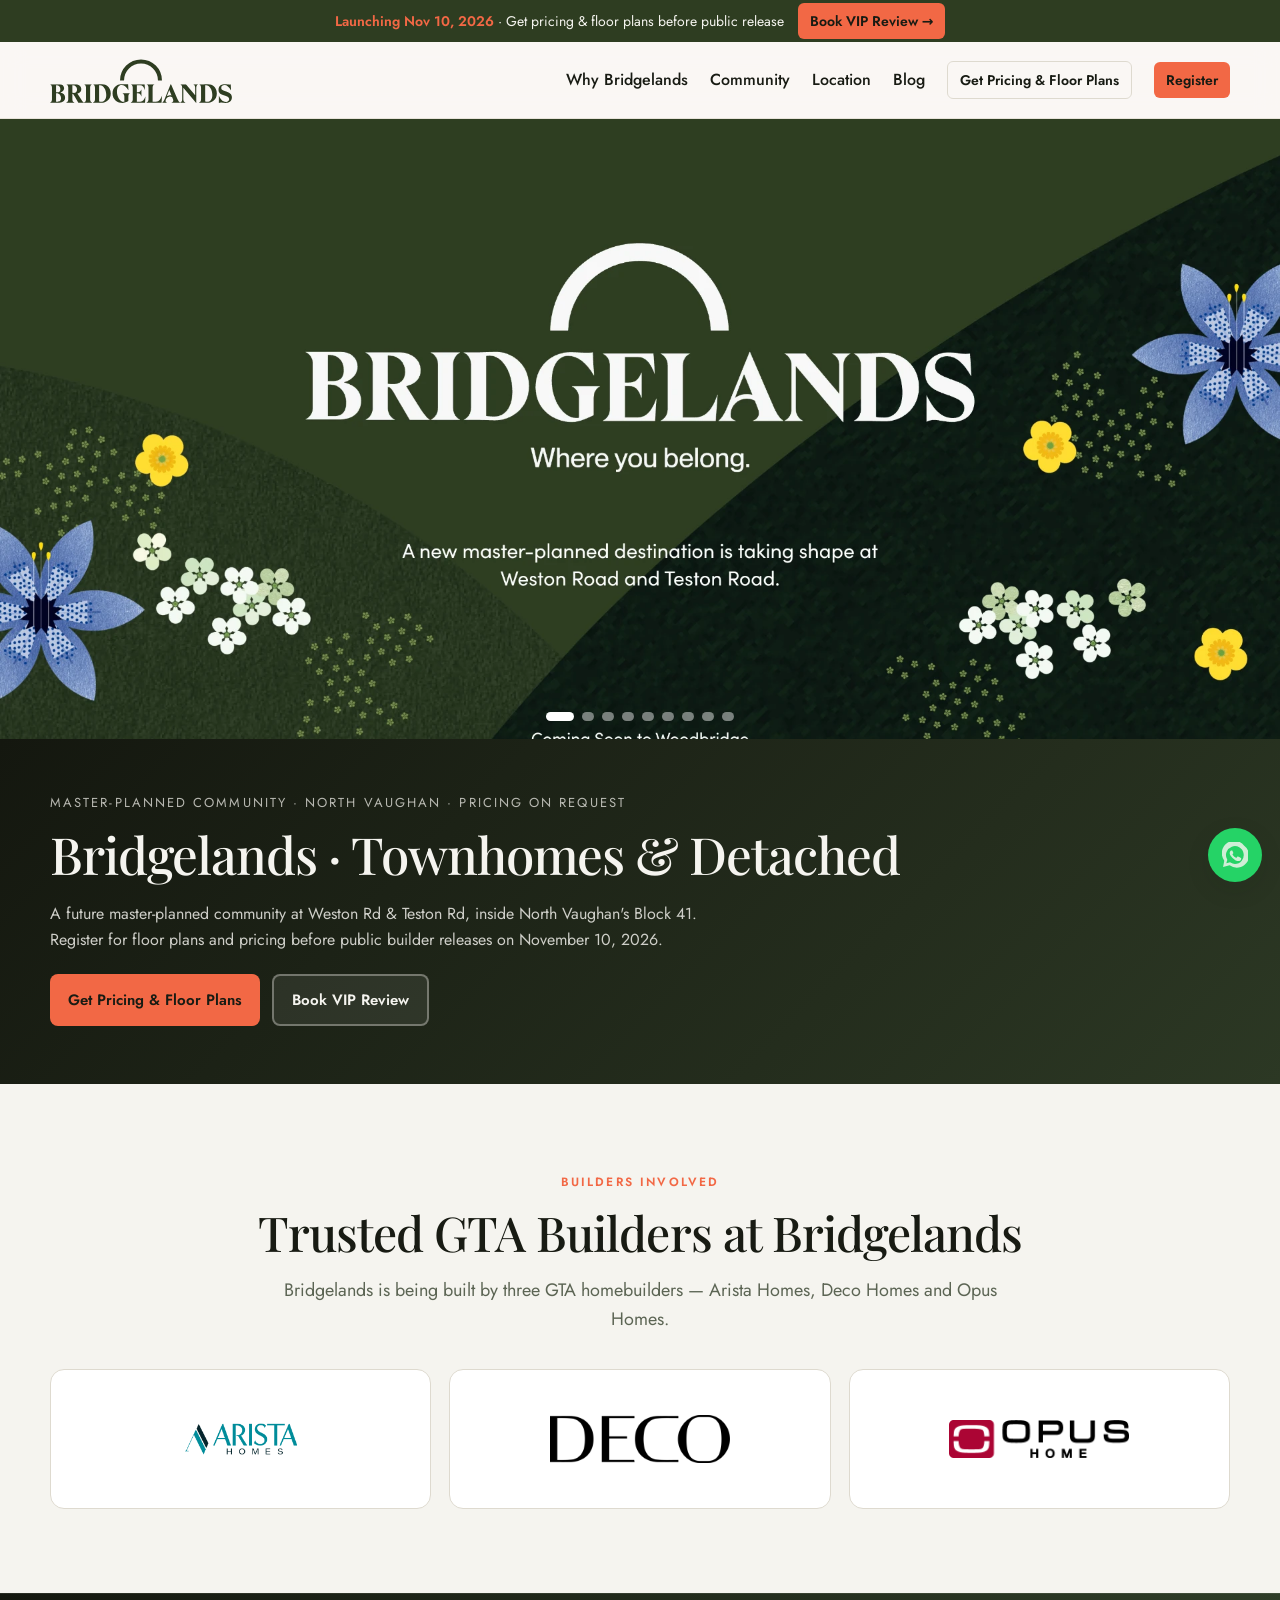
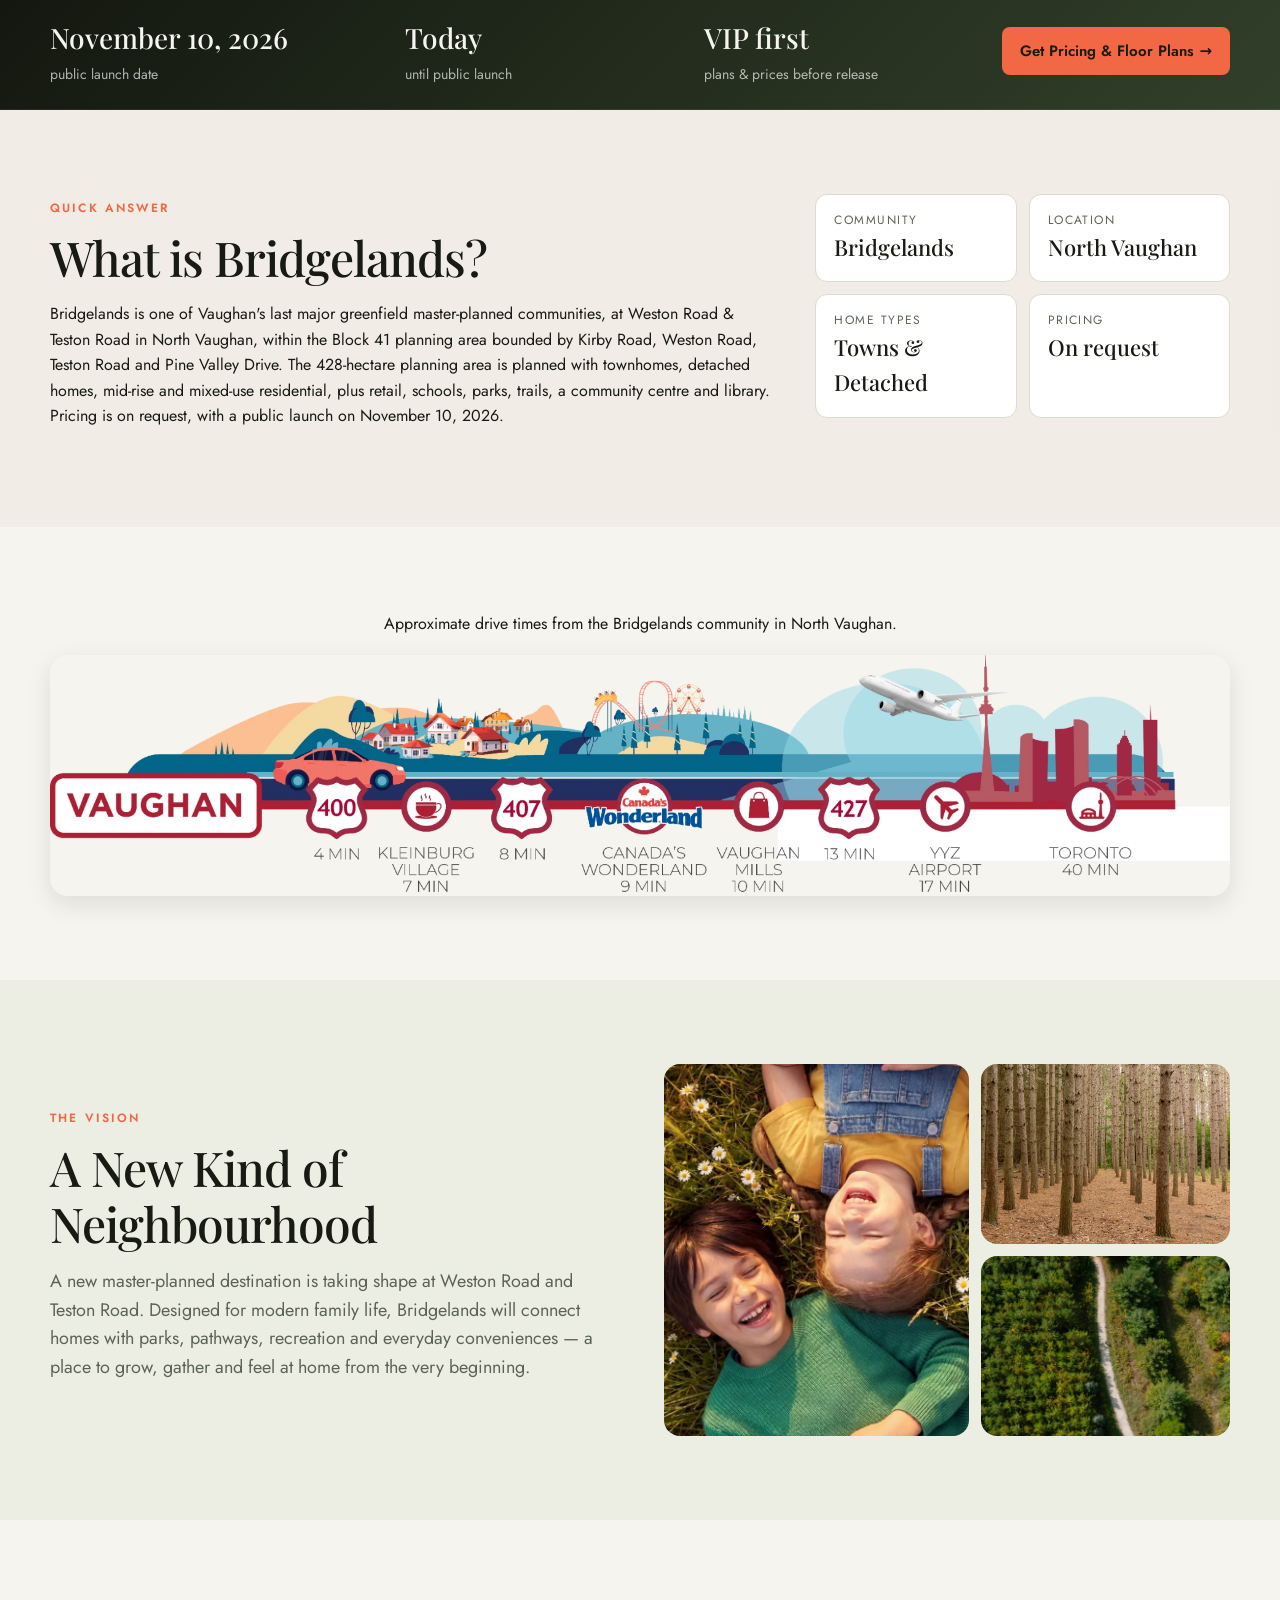
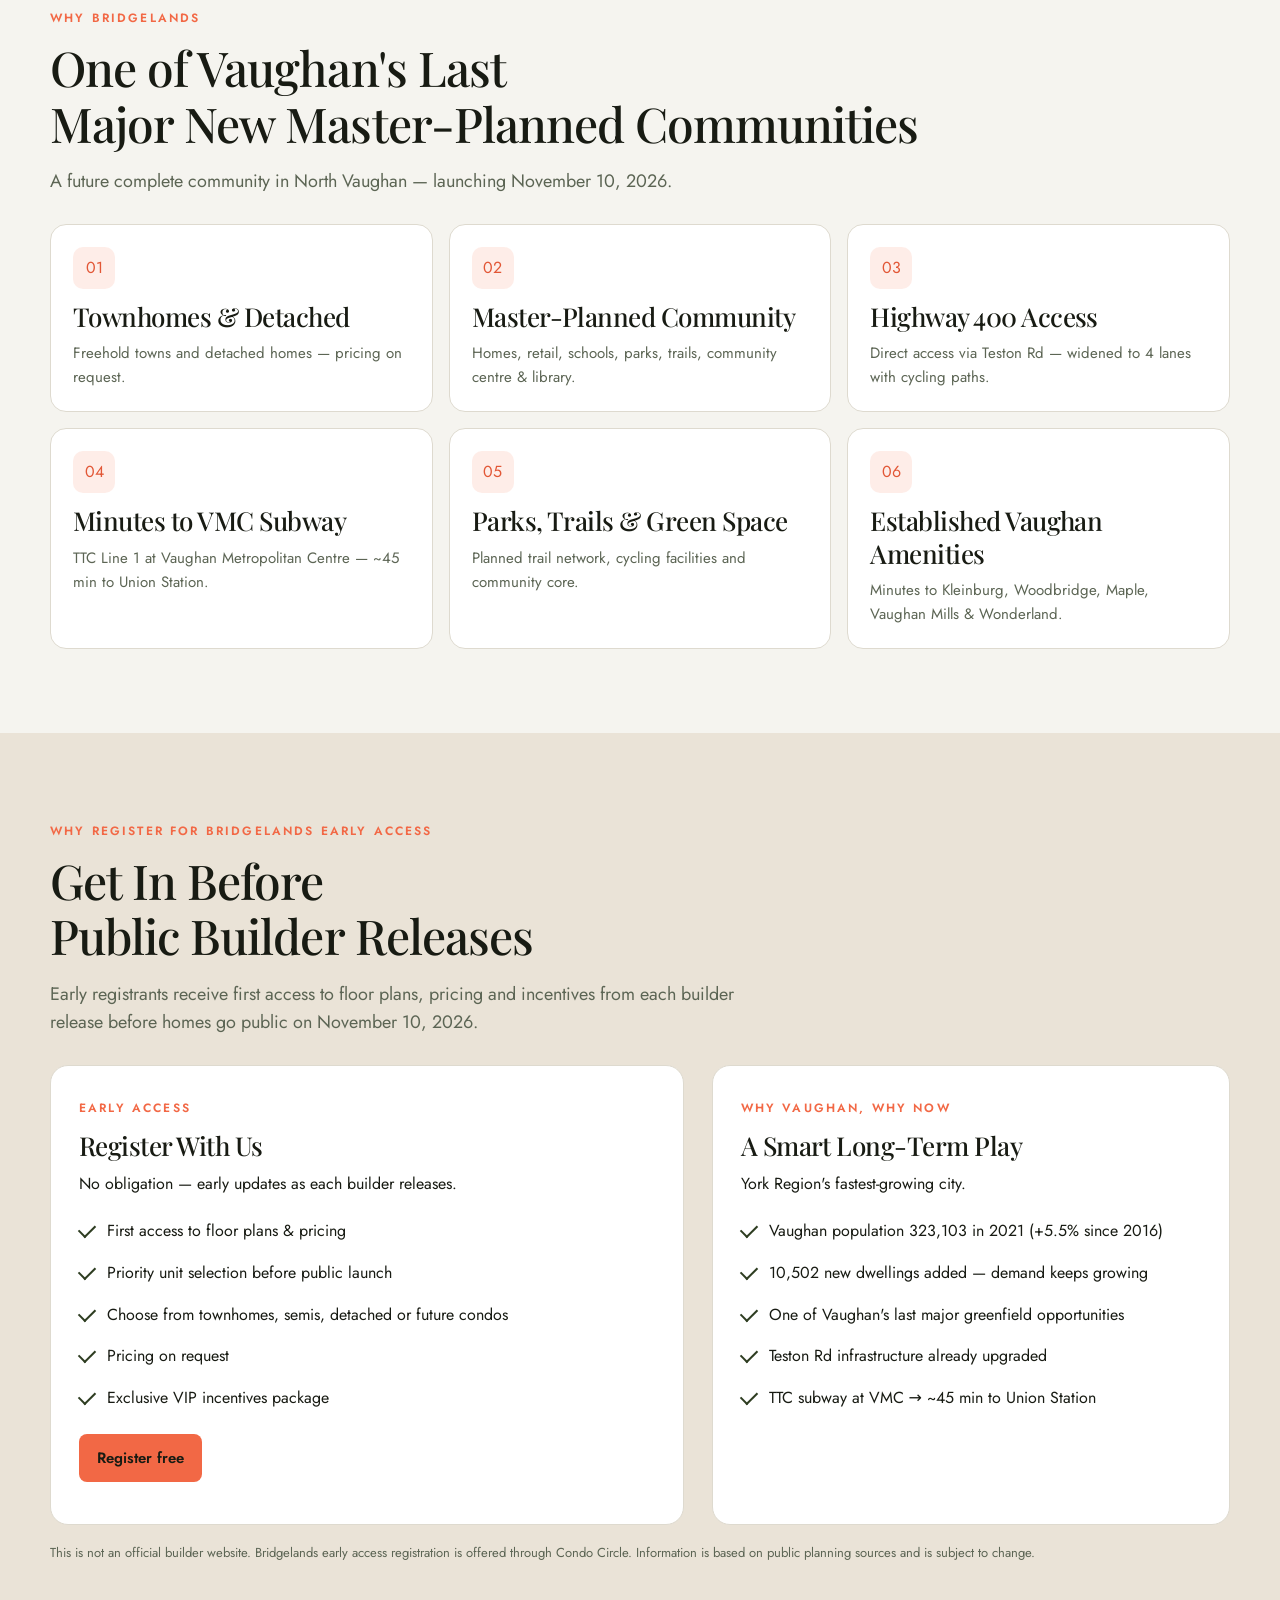
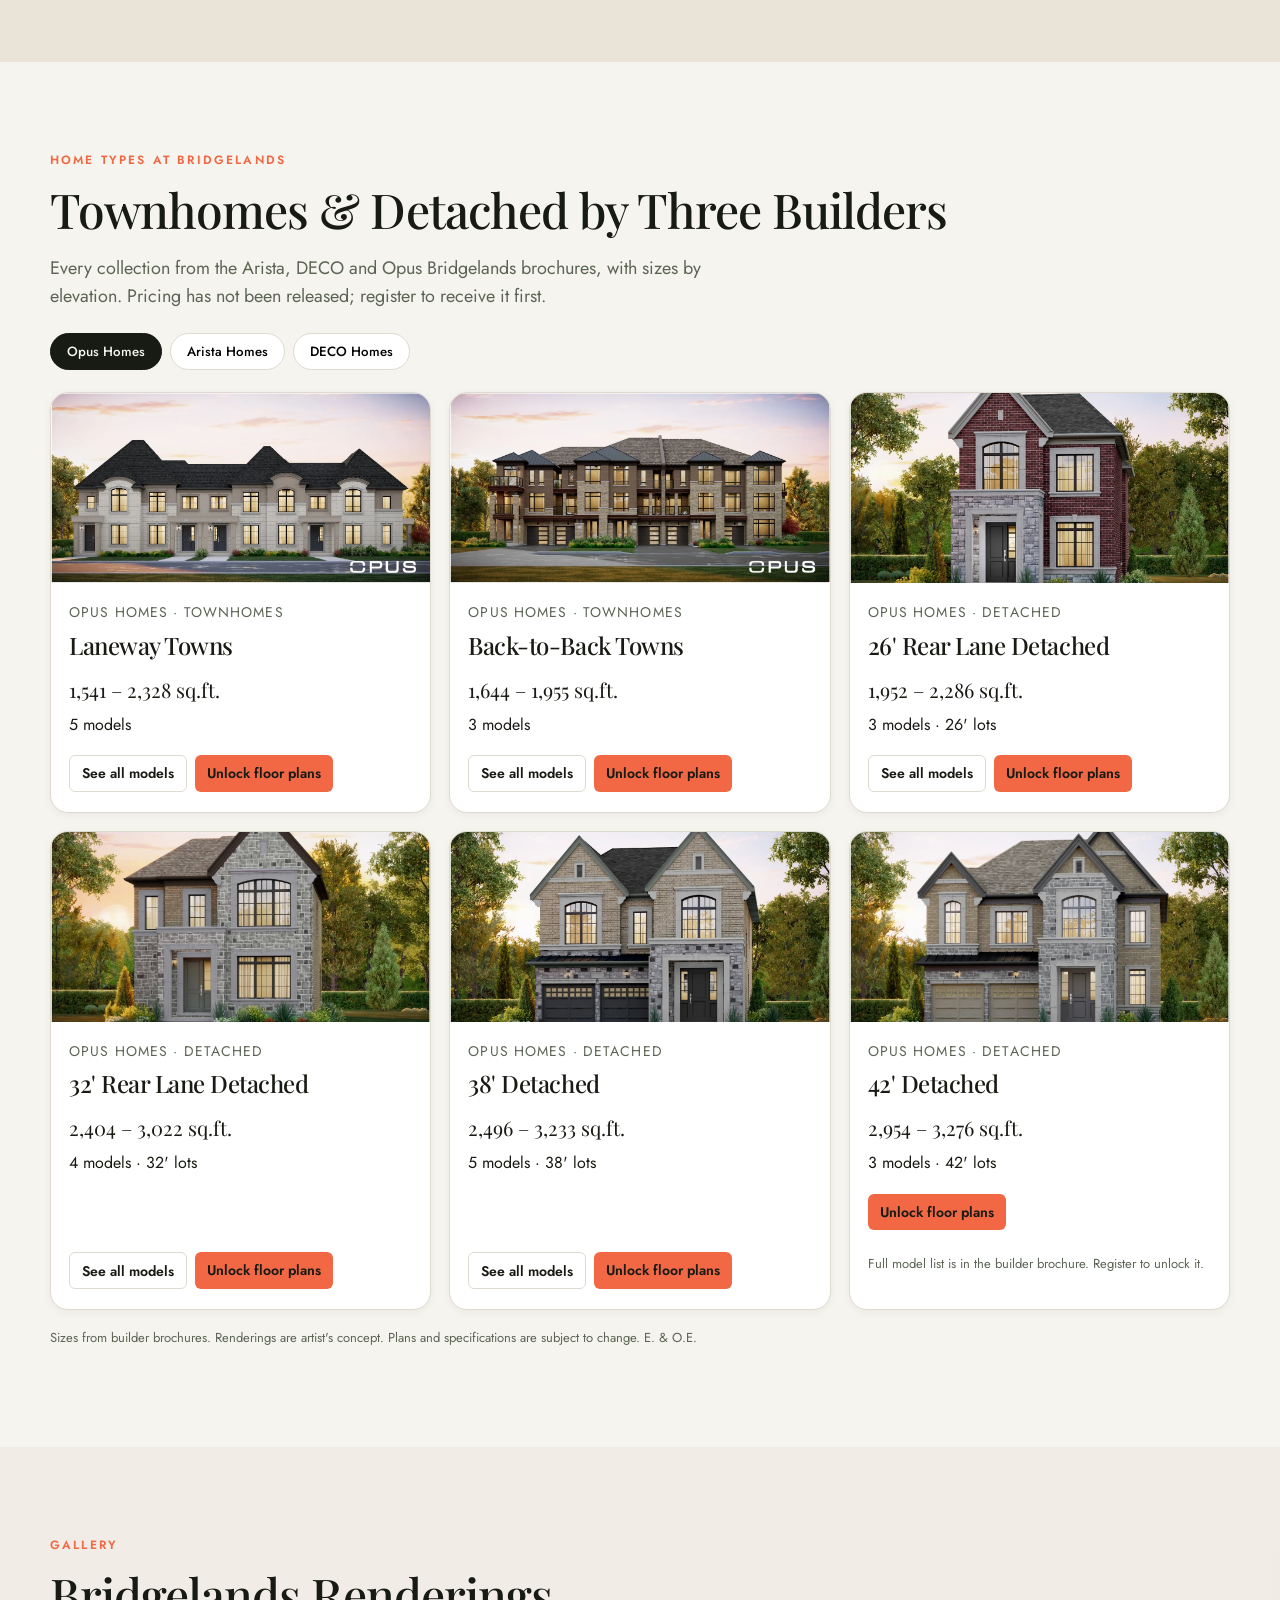
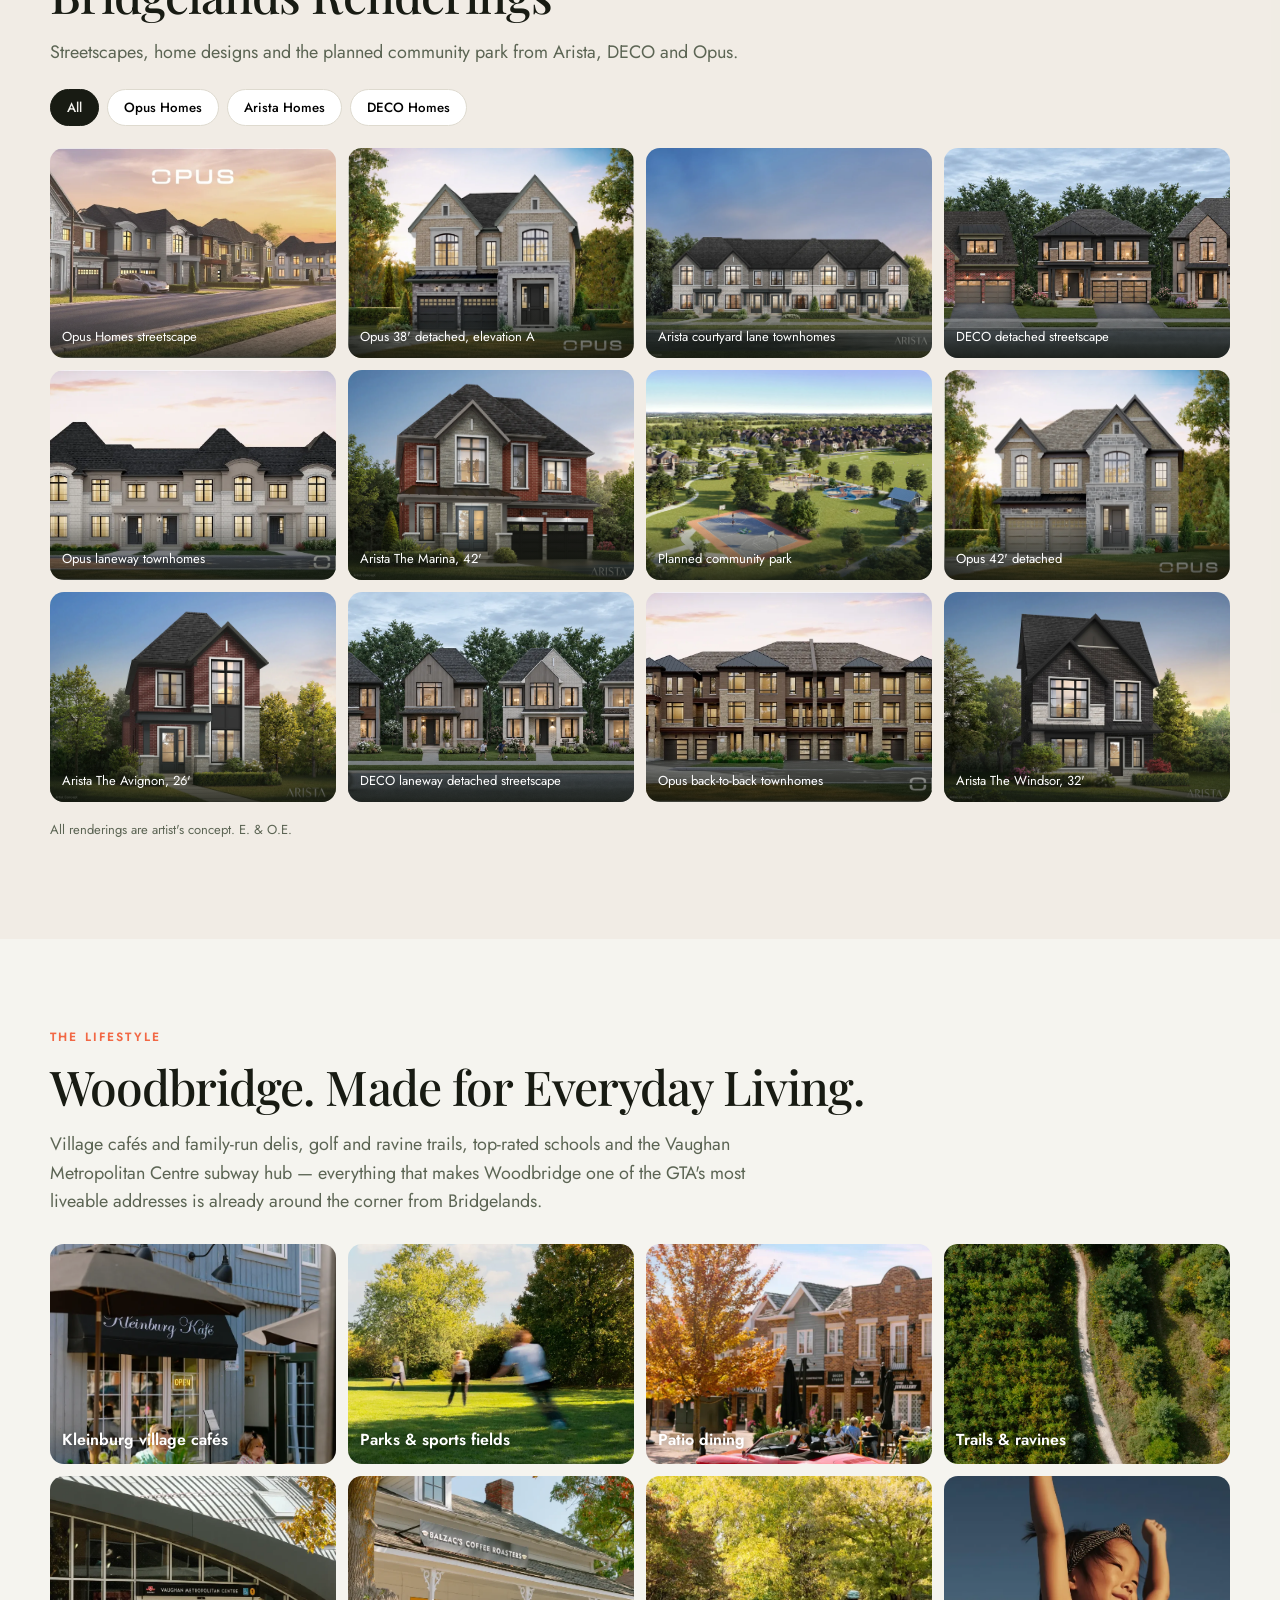
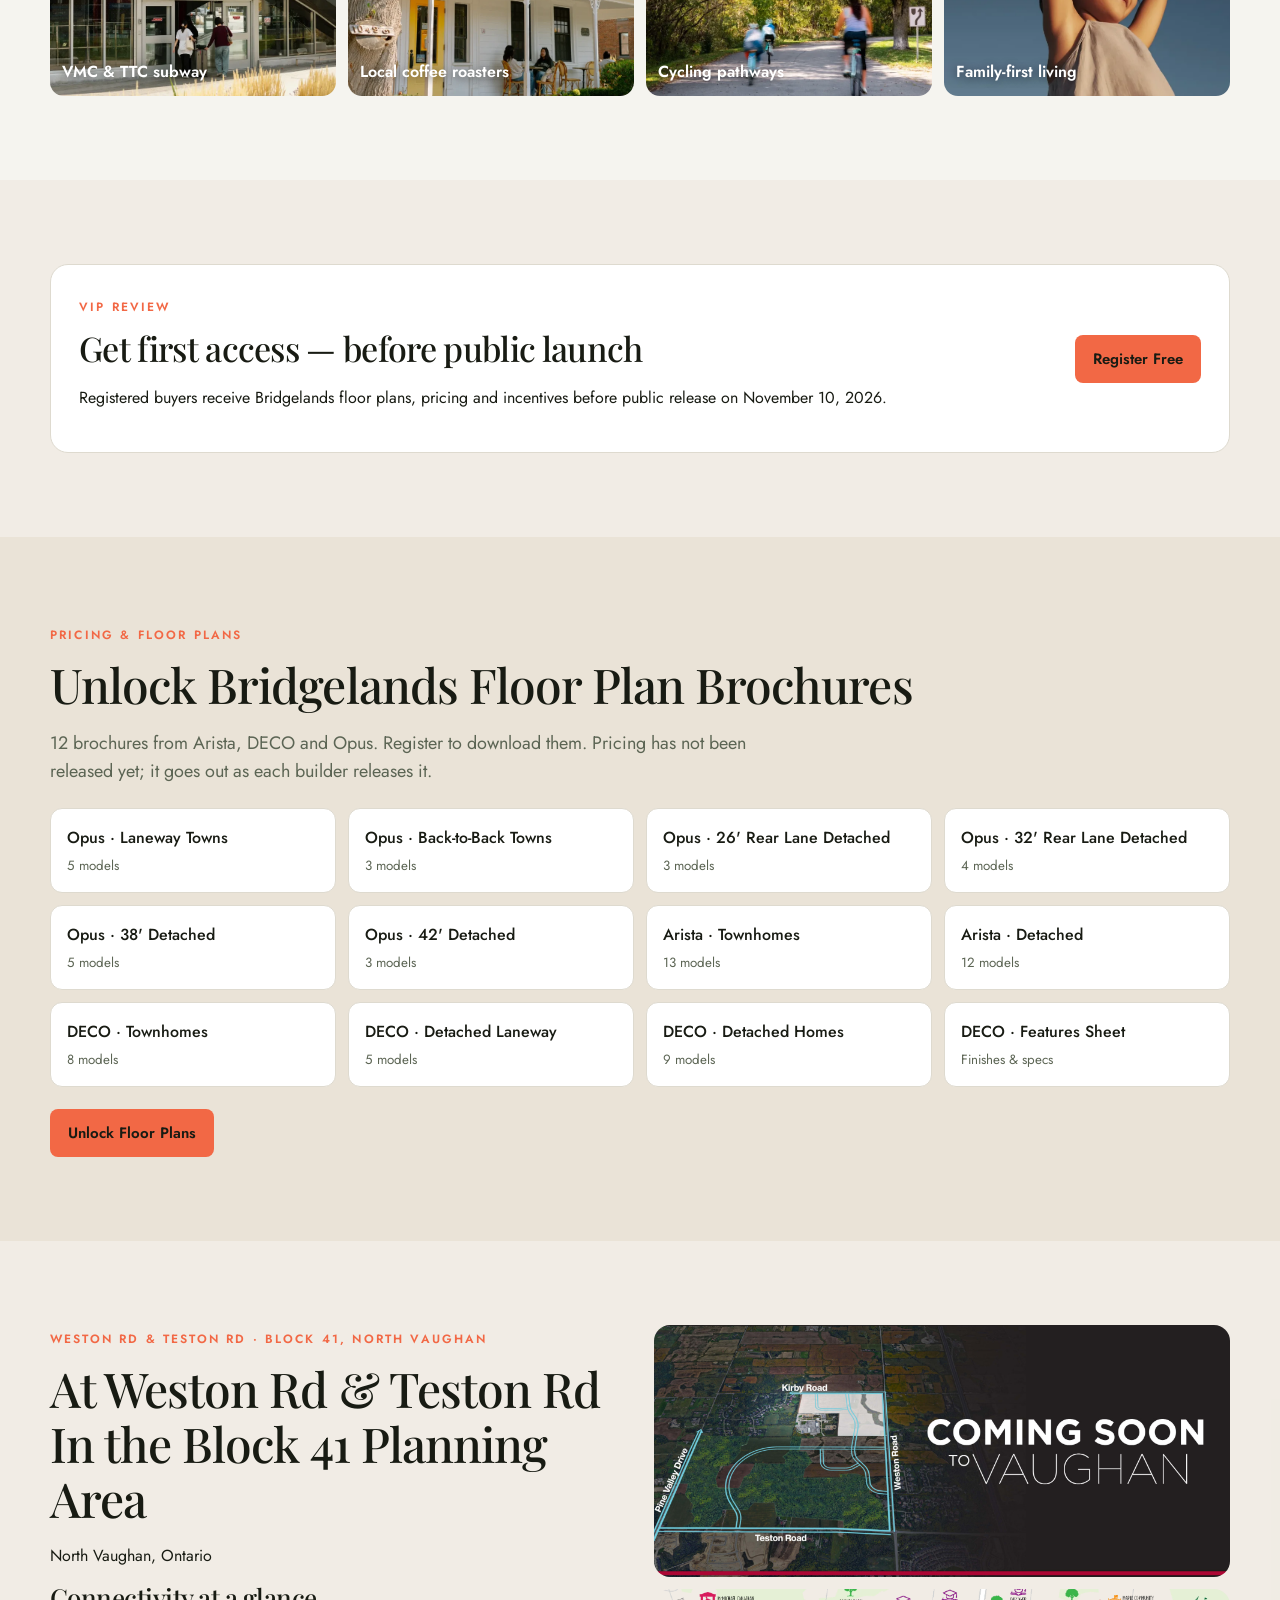
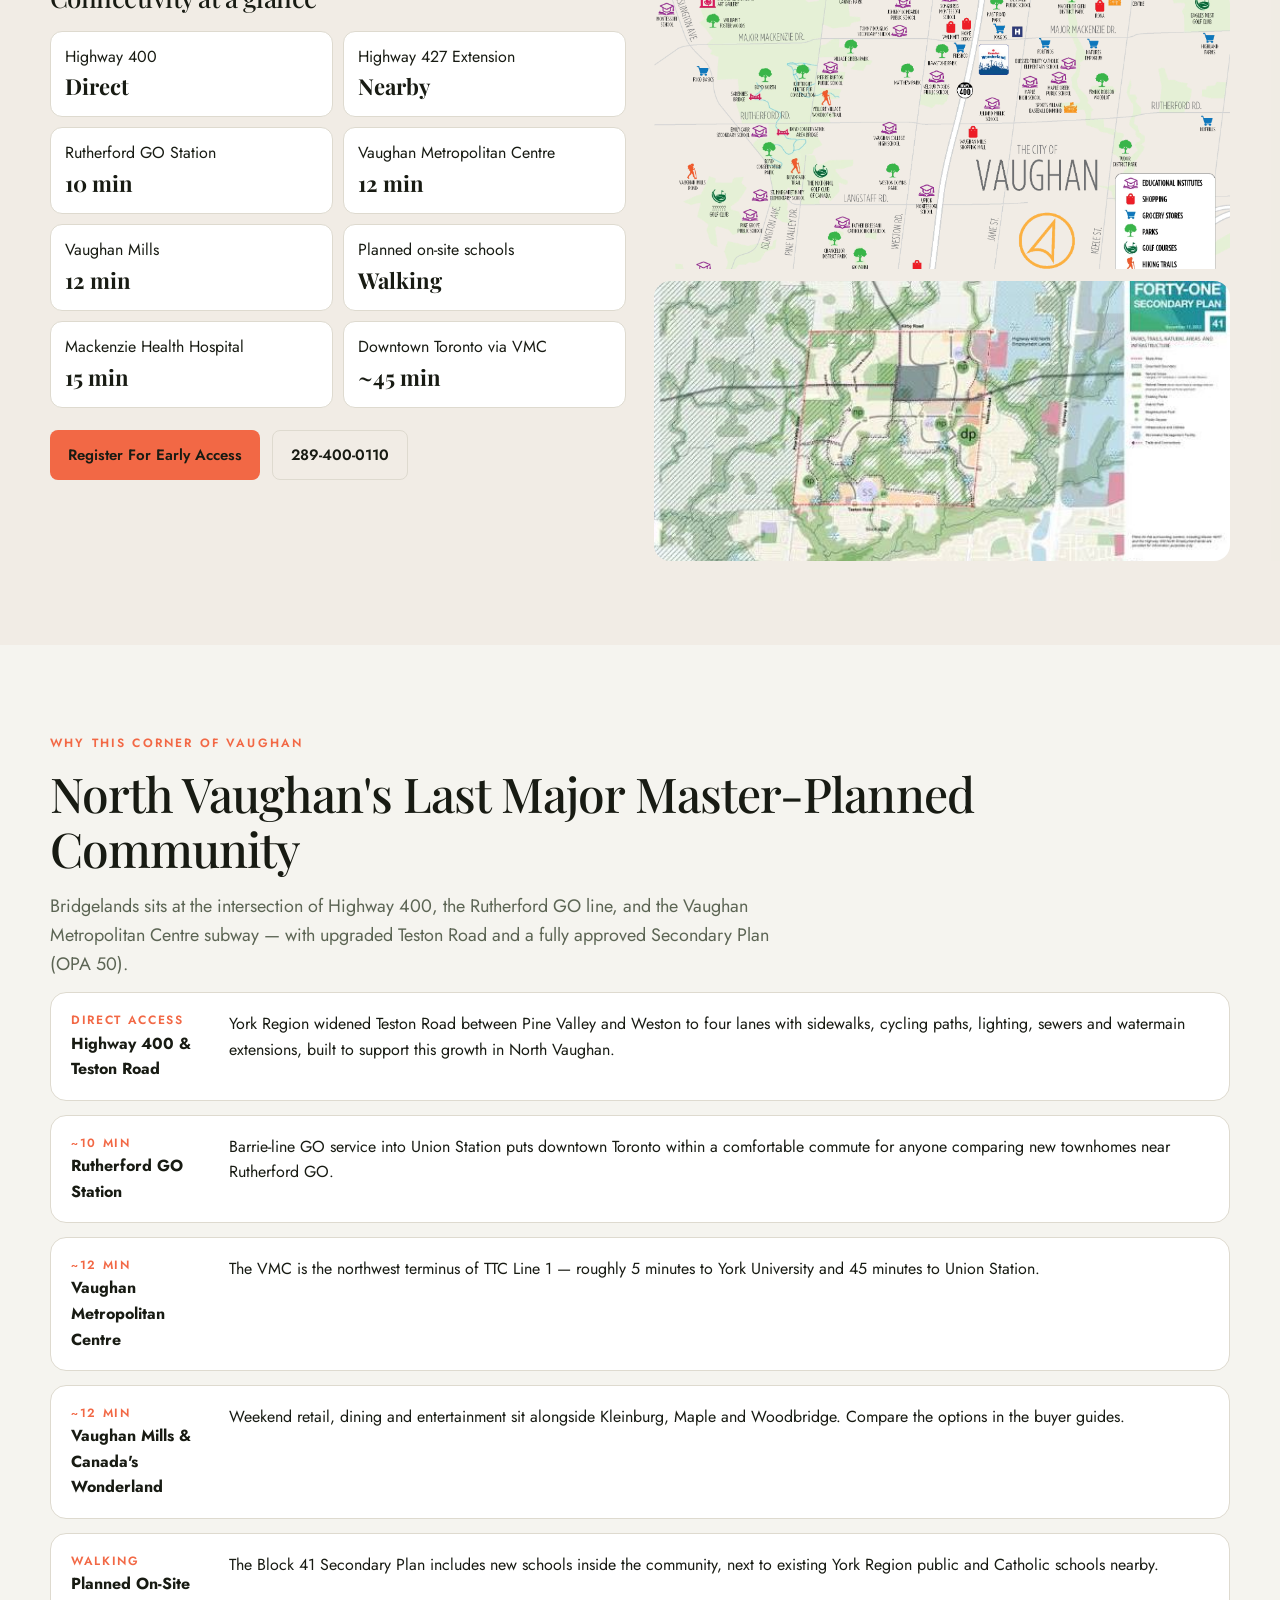
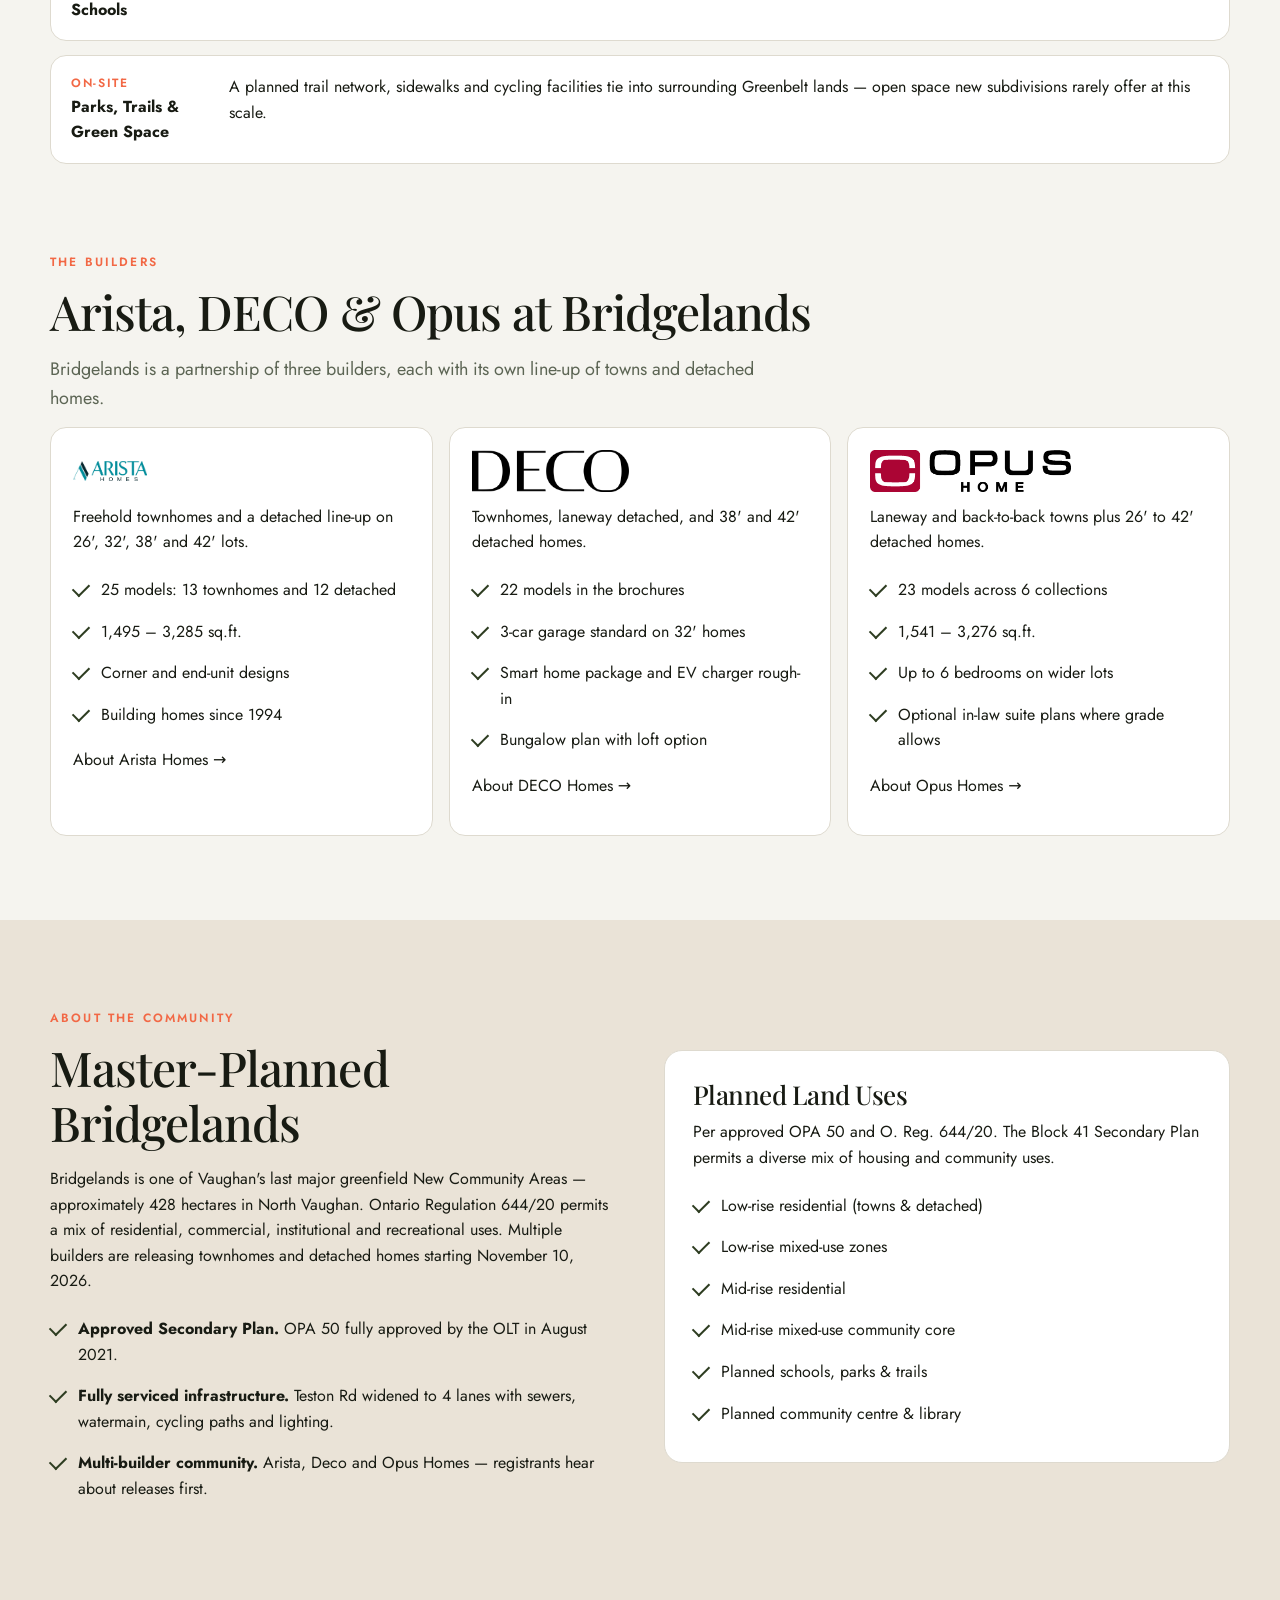
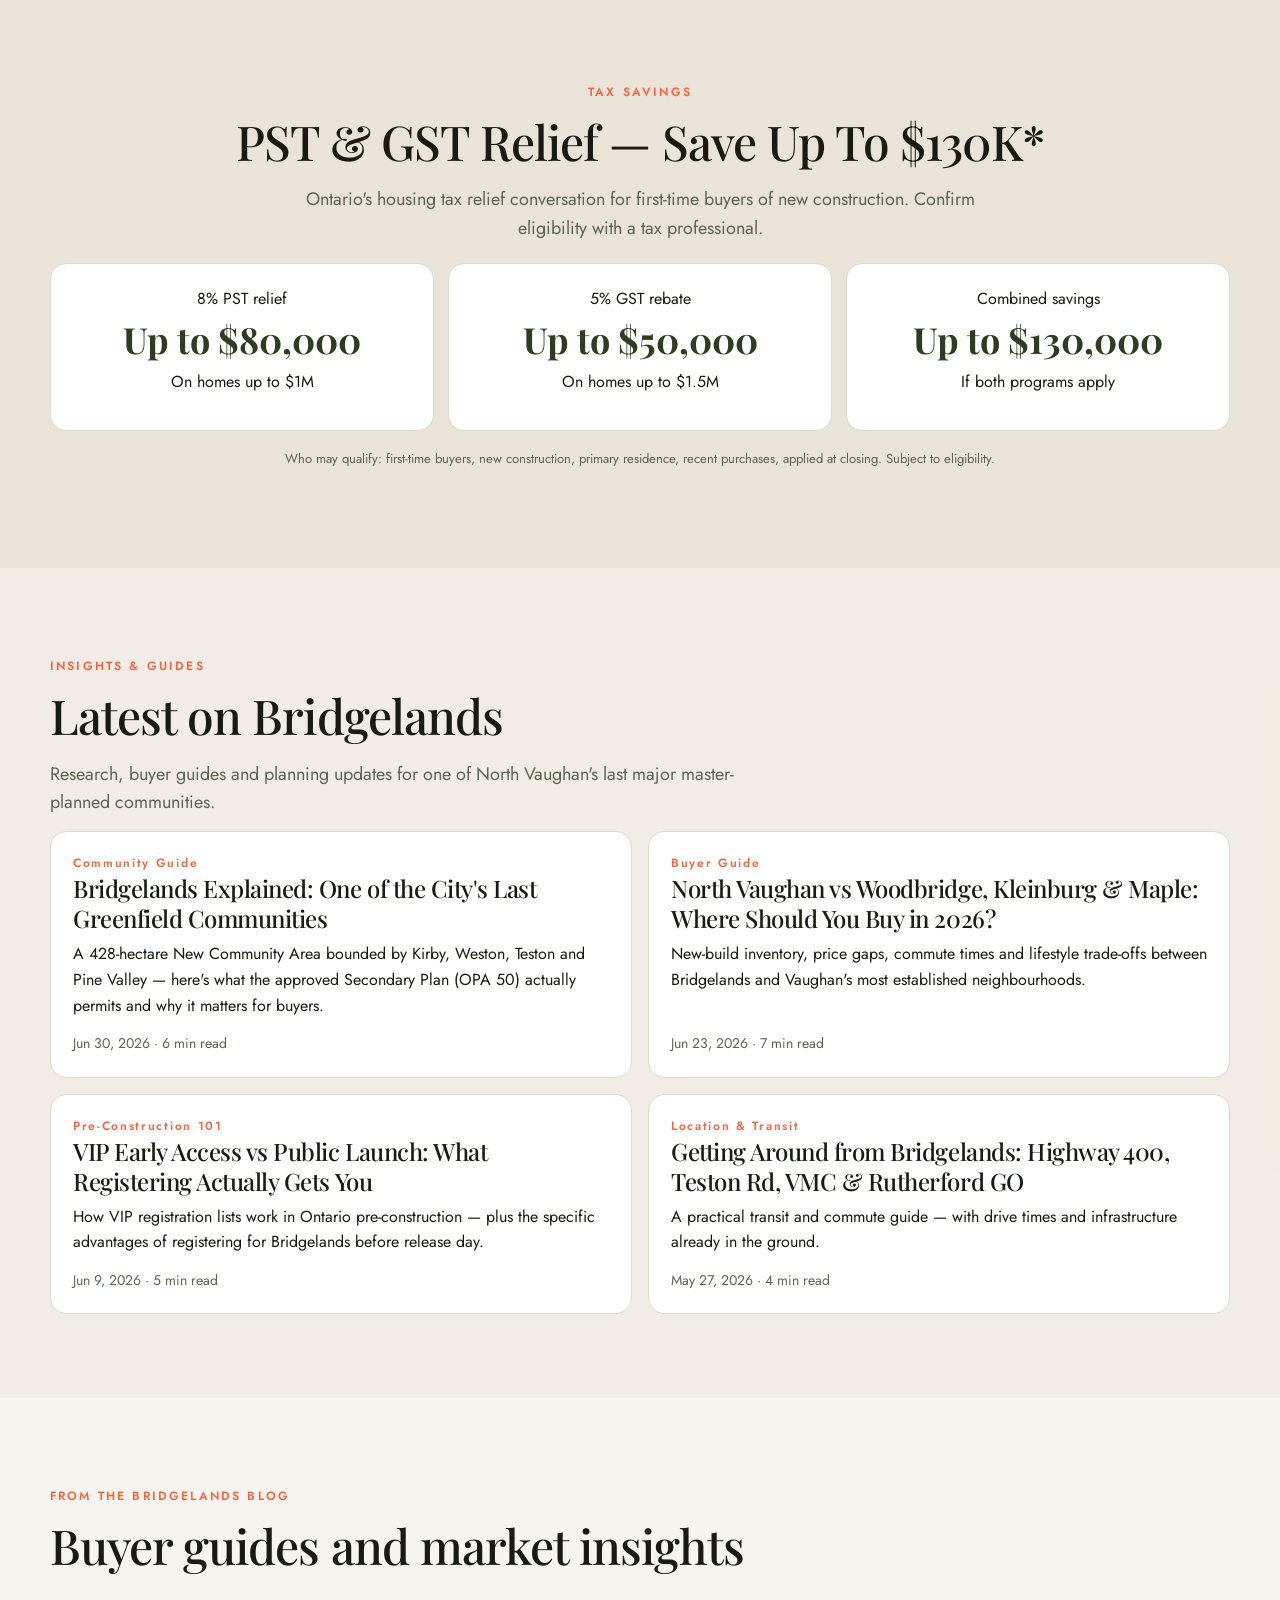
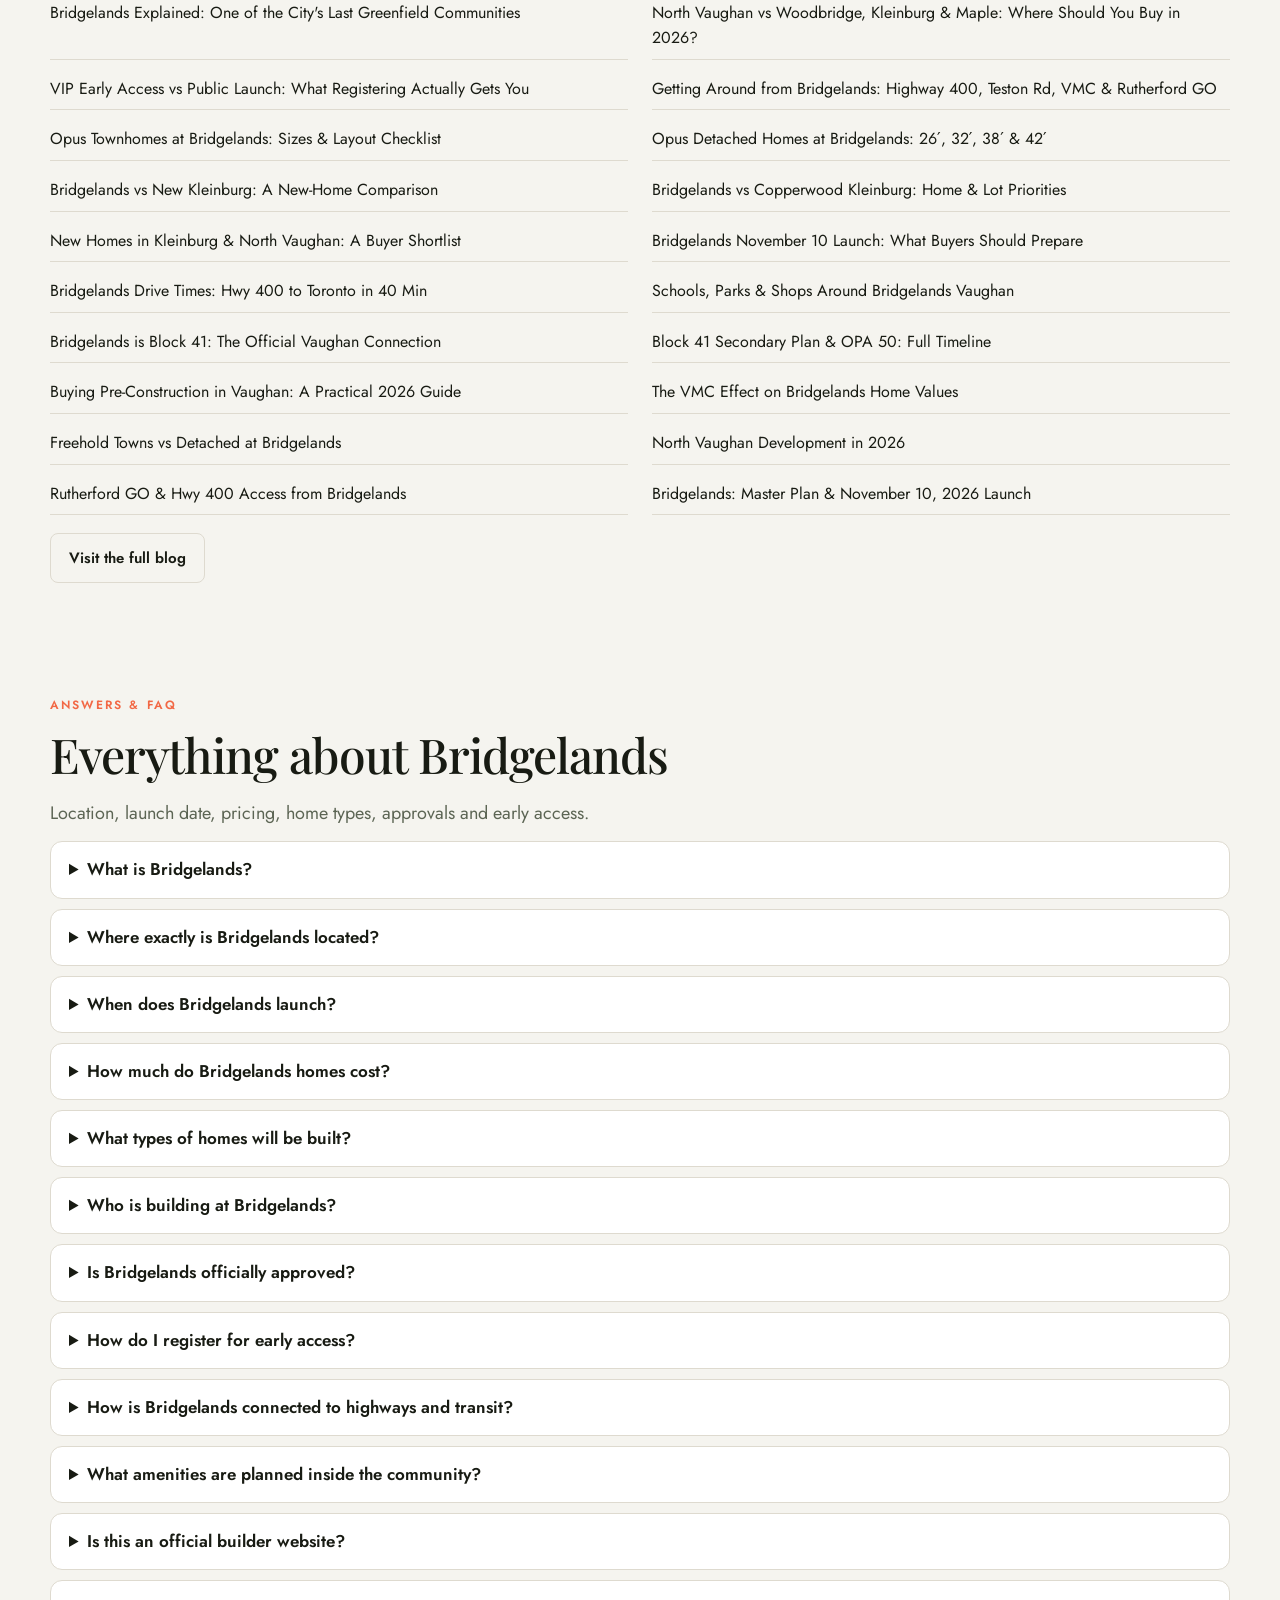
==== index.html @ 706acec5 "Add the Bridgelands early-access site so it can be hosted. Co-authored-by: Cursor <cursoragent@curso" ====
<!doctype html>
<html lang="en">
<head>
  <meta charset="utf-8">
  <meta name="viewport" content="width=device-width, initial-scale=1">
  <title>Bridgelands Early Access — Towns & Detached Homes</title>
  <meta name="description" content="Early access to Bridgelands — one of North Vaughan's last master-planned communities. Towns and detached, pricing on request. November 10, 2026.">
  <meta name="theme-color" content="#2E3D21">
  <link rel="icon" href="images/favicon.svg" type="image/svg+xml">
  <link rel="preconnect" href="https://fonts.googleapis.com">
  <link rel="preconnect" href="https://fonts.gstatic.com" crossorigin>
  <link href="https://fonts.googleapis.com/css2?family=Jost:wght@400;500;600;700&family=Playfair+Display:wght@500;600;700&display=swap" rel="stylesheet">
  <link rel="stylesheet" href="css/styles.css">
</head>
<body>
  <div id="chrome-header"></div>

  <section class="hero" aria-label="Bridgelands gallery">
    <div class="slides">
      <div class="slide active">
        <img src="images/hero-brand.png" alt="Bridgelands — Where you belong. A new master-planned destination at Weston Road and Teston Road">
      </div>
      <div class="slide">
        <img src="images/opus-lane.webp" alt="Opus Homes laneway townhomes at Bridgelands">
        <div class="slide-caption"><h2>Where you belong.</h2><p>Coming soon to Woodbridge</p></div>
      </div>
      <div class="slide">
        <img src="images/opus-b2b.webp" alt="Opus Homes back-to-back townhomes">
        <div class="slide-caption"><h2>Townhomes</h2><p>Freehold laneway and back-to-back plans</p></div>
      </div>
      <div class="slide">
        <img src="images/opus-26.webp" alt="26-foot rear lane detached home">
        <div class="slide-caption"><h2>Detached</h2><p>26', 32', 38' and 42' collections</p></div>
      </div>
      <div class="slide">
        <img src="images/opus-38.webp" alt="38-foot detached home">
        <div class="slide-caption"><h2>North Vaughan</h2><p>Weston Road & Teston Road</p></div>
      </div>
      <div class="slide">
        <img src="images/opus-42.webp" alt="42-foot detached home">
        <div class="slide-caption"><h2>Three builders</h2><p>Arista, DECO and Opus Homes</p></div>
      </div>
      <div class="slide">
        <img src="images/street.webp" alt="Streetscape at Bridgelands">
        <div class="slide-caption"><h2>A new neighbourhood</h2><p>Parks, trails and a community core</p></div>
      </div>
      <div class="slide">
        <img src="images/park.webp" alt="Planned community park">
        <div class="slide-caption"><h2>November 10, 2026</h2><p>Pricing on request</p></div>
      </div>
      <div class="slide">
        <img src="images/meadow.webp" alt="Meadow near Bridgelands in Vaughan">
        <div class="slide-caption"><h2>Block 41</h2><p>One of Vaughan's last greenfield communities</p></div>
      </div>
    </div>
    <div class="hero-dots" role="tablist" aria-label="Hero slides">
      <button class="active" aria-label="Show slide 1"></button>
      <button aria-label="Show slide 2"></button>
      <button aria-label="Show slide 3"></button>
      <button aria-label="Show slide 4"></button>
      <button aria-label="Show slide 5"></button>
      <button aria-label="Show slide 6"></button>
      <button aria-label="Show slide 7"></button>
      <button aria-label="Show slide 8"></button>
      <button aria-label="Show slide 9"></button>
    </div>
  </section>

  <section class="intro">
    <div class="wrap">
      <p class="kicker">Master-planned community · North Vaughan · Pricing on request</p>
      <h1>Bridgelands · Townhomes & Detached</h1>
      <p style="max-width:680px;color:rgba(245,244,239,.82)">A future master-planned community at Weston Rd & Teston Rd, inside North Vaughan's Block 41. Register for floor plans and pricing before public builder releases on November 10, 2026.</p>
      <div class="cta-row">
        <a class="btn btn-coral" href="#downloads">Get Pricing & Floor Plans</a>
        <a class="btn btn-ghost" href="register.html">Book VIP Review</a>
      </div>
    </div>
  </section>

  <section class="section section-cream" id="builders">
    <div class="wrap center">
      <p class="eyebrow">Builders involved</p>
      <h2>Trusted GTA Builders at Bridgelands</h2>
      <p class="lede">Bridgelands is being built by three GTA homebuilders — Arista Homes, Deco Homes and Opus Homes.</p>
      <div class="builder-logos">
        <a href="#home-types"><img src="images/arista.png" alt="Arista Homes"></a>
        <a href="#home-types"><img src="images/deco.png" alt="Deco Homes"></a>
        <a href="#home-types"><img src="images/opus.png" alt="Opus Homes"></a>
      </div>
    </div>
  </section>

  <section class="stats">
    <div class="wrap stats-grid">
      <div class="stat"><strong>November 10, 2026</strong><span>public launch date</span></div>
      <div class="stat"><strong id="countdown">—</strong><span>until public launch</span></div>
      <div class="stat"><strong>VIP first</strong><span>plans & prices before release</span></div>
      <a class="btn btn-coral" href="#downloads">Get Pricing & Floor Plans →</a>
    </div>
  </section>

  <section class="section section-linen-soft">
    <div class="wrap quick">
      <div>
        <p class="eyebrow">Quick answer</p>
        <h2>What is Bridgelands?</h2>
        <p>Bridgelands is one of Vaughan's last major greenfield master-planned communities, at Weston Road & Teston Road in North Vaughan, within the Block 41 planning area bounded by Kirby Road, Weston Road, Teston Road and Pine Valley Drive. The 428-hectare planning area is planned with townhomes, detached homes, mid-rise and mixed-use residential, plus retail, schools, parks, trails, a community centre and library. Pricing is on request, with a public launch on November 10, 2026.</p>
      </div>
      <div class="facts">
        <div class="fact"><span>Community</span><strong>Bridgelands</strong></div>
        <div class="fact"><span>Location</span><strong>North Vaughan</strong></div>
        <div class="fact"><span>Home types</span><strong>Towns & Detached</strong></div>
        <div class="fact"><span>Pricing</span><strong>On request</strong></div>
      </div>
    </div>
  </section>

  <section class="section section-cream travel">
    <div class="wrap">
      <p>Approximate drive times from the Bridgelands community in North Vaughan.</p>
      <img src="images/travel.png" alt="Travel times from Bridgelands Vaughan — Highway 400 4 min, Kleinburg Village 7 min, Highway 407 8 min, Canada's Wonderland 9 min, Vaughan Mills 10 min, Highway 427 13 min, Pearson 17 min, Toronto 40 min">
    </div>
  </section>

  <section class="section section-deep" id="vision">
    <div class="wrap split">
      <div>
        <p class="eyebrow">The vision</p>
        <h2>A New Kind of Neighbourhood</h2>
        <p class="lede">A new master-planned destination is taking shape at Weston Road and Teston Road. Designed for modern family life, Bridgelands will connect homes with parks, pathways, recreation and everyday conveniences — a place to grow, gather and feel at home from the very beginning.</p>
      </div>
      <div class="mosaic">
        <img src="images/meadow.webp" alt="Children in a meadow near Bridgelands">
        <img src="images/forest.webp" alt="Forest and green space surrounding Bridgelands">
        <img src="images/life-trail.webp" alt="Aerial view of trails near Bridgelands">
      </div>
    </div>
  </section>

  <section class="section section-cream" id="features">
    <div class="wrap">
      <p class="eyebrow">Why Bridgelands</p>
      <h2>One of Vaughan's Last<br>Major New Master-Planned Communities</h2>
      <p class="lede">A future complete community in North Vaughan — launching November 10, 2026.</p>
      <div class="feature-grid">
        <a class="feature" href="#home-types"><div class="icon">01</div><h3>Townhomes & Detached</h3><p>Freehold towns and detached homes — pricing on request.</p></a>
        <a class="feature" href="#builder"><div class="icon">02</div><h3>Master-Planned Community</h3><p>Homes, retail, schools, parks, trails, community centre & library.</p></a>
        <a class="feature" href="#location"><div class="icon">03</div><h3>Highway 400 Access</h3><p>Direct access via Teston Rd — widened to 4 lanes with cycling paths.</p></a>
        <a class="feature" href="#location"><div class="icon">04</div><h3>Minutes to VMC Subway</h3><p>TTC Line 1 at Vaughan Metropolitan Centre — ~45 min to Union Station.</p></a>
        <a class="feature" href="#lifestyle"><div class="icon">05</div><h3>Parks, Trails & Green Space</h3><p>Planned trail network, cycling facilities and community core.</p></a>
        <a class="feature" href="#lifestyle"><div class="icon">06</div><h3>Established Vaughan Amenities</h3><p>Minutes to Kleinburg, Woodbridge, Maple, Vaughan Mills & Wonderland.</p></a>
      </div>
    </div>
  </section>

  <section class="section section-linen" id="why-register-here">
    <div class="wrap">
      <p class="eyebrow">Why register for Bridgelands early access</p>
      <h2>Get In Before<br>Public Builder Releases</h2>
      <p class="lede">Early registrants receive first access to floor plans, pricing and incentives from each builder release before homes go public on November 10, 2026.</p>
      <div class="two-col" style="margin-top:28px">
        <article class="panel">
          <p class="eyebrow">Early access</p>
          <h3>Register With Us</h3>
          <p>No obligation — early updates as each builder releases.</p>
          <ul class="check-list">
            <li>First access to floor plans & pricing</li>
            <li>Priority unit selection before public launch</li>
            <li>Choose from townhomes, semis, detached or future condos</li>
            <li>Pricing on request</li>
            <li>Exclusive VIP incentives package</li>
          </ul>
          <p style="margin-top:16px"><a class="btn btn-coral" href="register.html">Register free</a></p>
        </article>
        <article class="panel">
          <p class="eyebrow">Why Vaughan, why now</p>
          <h3>A Smart Long-Term Play</h3>
          <p>York Region's fastest-growing city.</p>
          <ul class="check-list">
            <li>Vaughan population 323,103 in 2021 (+5.5% since 2016)</li>
            <li>10,502 new dwellings added — demand keeps growing</li>
            <li>One of Vaughan's last major greenfield opportunities</li>
            <li>Teston Rd infrastructure already upgraded</li>
            <li>TTC subway at VMC → ~45 min to Union Station</li>
          </ul>
        </article>
      </div>
      <p class="note">This is not an official builder website. Bridgelands early access registration is offered through Condo Circle. Information is based on public planning sources and is subject to change.</p>
    </div>
  </section>

  <section class="section section-cream" id="home-types">
    <div class="wrap">
      <p class="eyebrow">Home types at Bridgelands</p>
      <h2>Townhomes & Detached by Three Builders</h2>
      <p class="lede">Every collection from the Arista, DECO and Opus Bridgelands brochures, with sizes by elevation. Pricing has not been released; register to receive it first.</p>
      <div class="tabs" id="builder-tabs">
        <button class="tab active" data-builder="opus">Opus Homes</button>
        <button class="tab" data-builder="arista">Arista Homes</button>
        <button class="tab" data-builder="deco">DECO Homes</button>
      </div>
      <div class="cards" id="collection-cards"></div>
      <p class="note">Sizes from builder brochures. Renderings are artist's concept. Plans and specifications are subject to change. E. & O.E.</p>
    </div>
  </section>

  <section class="section section-linen-soft" id="gallery">
    <div class="wrap">
      <p class="eyebrow">Gallery</p>
      <h2>Bridgelands Renderings</h2>
      <p class="lede">Streetscapes, home designs and the planned community park from Arista, DECO and Opus.</p>
      <div class="tabs" id="gallery-filters">
        <button class="chip active" data-filter="all">All</button>
        <button class="chip" data-filter="opus">Opus Homes</button>
        <button class="chip" data-filter="arista">Arista Homes</button>
        <button class="chip" data-filter="deco">DECO Homes</button>
      </div>
      <div class="gallery" id="gallery-grid"></div>
      <p class="note">All renderings are artist's concept. E. & O.E.</p>
    </div>
  </section>

  <section class="section section-cream" id="lifestyle">
    <div class="wrap">
      <p class="eyebrow">The lifestyle</p>
      <h2>Woodbridge. Made for Everyday Living.</h2>
      <p class="lede">Village cafés and family-run delis, golf and ravine trails, top-rated schools and the Vaughan Metropolitan Centre subway hub — everything that makes Woodbridge one of the GTA's most liveable addresses is already around the corner from Bridgelands.</p>
      <div class="life-grid">
        <a href="article.html?slug=schools-parks-shops"><img src="images/life-cafe.webp" alt="Kleinburg village café"><span>Kleinburg village cafés</span></a>
        <a href="article.html?slug=schools-parks-shops"><img src="images/life-park.webp" alt="Neighbourhood sports fields"><span>Parks & sports fields</span></a>
        <a href="article.html?slug=schools-parks-shops"><img src="images/life-patio.webp" alt="Restaurant patio in Woodbridge"><span>Patio dining</span></a>
        <a href="article.html?slug=schools-parks-shops"><img src="images/life-trail.webp" alt="Woodland trails"><span>Trails & ravines</span></a>
        <a href="article.html?slug=vmc-effect"><img src="images/life-vmc.webp" alt="Vaughan Metropolitan Centre"><span>VMC & TTC subway</span></a>
        <a href="article.html?slug=schools-parks-shops"><img src="images/life-coffee.webp" alt="Local coffee roasters"><span>Local coffee roasters</span></a>
        <a href="article.html?slug=getting-around"><img src="images/life-bike.webp" alt="Cycling pathways"><span>Cycling pathways</span></a>
        <a href="article.html?slug=schools-parks-shops"><img src="images/life-child.webp" alt="Family life in Woodbridge"><span>Family-first living</span></a>
      </div>
    </div>
  </section>

  <section class="section section-linen-soft">
    <div class="wrap">
      <div class="banner">
        <div>
          <p class="eyebrow">VIP review</p>
          <h2 style="font-size:34px">Get first access — before public launch</h2>
          <p>Registered buyers receive Bridgelands floor plans, pricing and incentives before public release on November 10, 2026.</p>
        </div>
        <a class="btn btn-coral" href="register.html">Register Free</a>
      </div>
    </div>
  </section>

  <section class="section section-linen" id="downloads">
    <div class="wrap">
      <p class="eyebrow">Pricing & floor plans</p>
      <h2>Unlock Bridgelands Floor Plan Brochures</h2>
      <p class="lede">12 brochures from Arista, DECO and Opus. Register to download them. Pricing has not been released yet; it goes out as each builder releases it.</p>
      <div class="brochure-grid" id="brochure-grid"></div>
      <a class="btn btn-coral" href="register.html">Unlock Floor Plans</a>
    </div>
  </section>

  <section class="section section-linen-soft" id="location">
    <div class="wrap loc-grid">
      <div>
        <p class="eyebrow">Weston Rd & Teston Rd · Block 41, North Vaughan</p>
        <h2>At Weston Rd & Teston Rd<br>In the Block 41 Planning Area</h2>
        <p>North Vaughan, Ontario</p>
        <h3>Connectivity at a glance</h3>
        <div class="connect">
          <div><span>Highway 400</span><strong>Direct</strong></div>
          <div><span>Highway 427 Extension</span><strong>Nearby</strong></div>
          <div><span>Rutherford GO Station</span><strong>10 min</strong></div>
          <div><span>Vaughan Metropolitan Centre</span><strong>12 min</strong></div>
          <div><span>Vaughan Mills</span><strong>12 min</strong></div>
          <div><span>Planned on-site schools</span><strong>Walking</strong></div>
          <div><span>Mackenzie Health Hospital</span><strong>15 min</strong></div>
          <div><span>Downtown Toronto via VMC</span><strong>~45 min</strong></div>
        </div>
        <div class="cta-row">
          <a class="btn btn-coral" href="register.html">Register For Early Access</a>
          <a class="btn btn-outline" href="tel:+12894000110">289-400-0110</a>
        </div>
      </div>
      <div class="map-stack">
        <img src="images/map.jpg" alt="Bridgelands aerial site map at Kirby, Weston, Teston and Pine Valley">
        <img src="images/amenities.png" alt="Amenities map — schools, parks, shopping and recreation around Bridgelands">
        <img src="images/block41.jpeg" alt="Vaughan Block 41 Secondary Plan map">
      </div>
    </div>
  </section>

  <section class="section section-cream" id="location-deep-dive">
    <div class="wrap">
      <p class="eyebrow">Why this corner of Vaughan</p>
      <h2>North Vaughan's Last Major Master-Planned Community</h2>
      <p class="lede">Bridgelands sits at the intersection of Highway 400, the Rutherford GO line, and the Vaughan Metropolitan Centre subway — with upgraded Teston Road and a fully approved Secondary Plan (OPA 50).</p>
      <div class="deep">
        <article><div><div class="tag">DIRECT ACCESS</div><strong>Highway 400 & Teston Road</strong></div><p>York Region widened Teston Road between Pine Valley and Weston to four lanes with sidewalks, cycling paths, lighting, sewers and watermain extensions, built to support this growth in North Vaughan.</p></article>
        <article><div><div class="tag">~10 MIN</div><strong>Rutherford GO Station</strong></div><p>Barrie-line GO service into Union Station puts downtown Toronto within a comfortable commute for anyone comparing new townhomes near Rutherford GO.</p></article>
        <article><div><div class="tag">~12 MIN</div><strong>Vaughan Metropolitan Centre</strong></div><p>The VMC is the northwest terminus of TTC Line 1 — roughly 5 minutes to York University and 45 minutes to Union Station.</p></article>
        <article><div><div class="tag">~12 MIN</div><strong>Vaughan Mills & Canada's Wonderland</strong></div><p>Weekend retail, dining and entertainment sit alongside Kleinburg, Maple and Woodbridge. Compare the options in the buyer guides.</p></article>
        <article><div><div class="tag">WALKING</div><strong>Planned On-Site Schools</strong></div><p>The Block 41 Secondary Plan includes new schools inside the community, next to existing York Region public and Catholic schools nearby.</p></article>
        <article><div><div class="tag">ON-SITE</div><strong>Parks, Trails & Green Space</strong></div><p>A planned trail network, sidewalks and cycling facilities tie into surrounding Greenbelt lands — open space new subdivisions rarely offer at this scale.</p></article>
      </div>
    </div>
  </section>

  <section class="section section-cream" id="builder-team" style="padding-top:0">
    <div class="wrap">
      <p class="eyebrow">The builders</p>
      <h2>Arista, DECO & Opus at Bridgelands</h2>
      <p class="lede">Bridgelands is a partnership of three builders, each with its own line-up of towns and detached homes.</p>
      <div class="builder-detail">
        <article>
          <img src="images/arista.png" alt="Arista Homes">
          <p>Freehold townhomes and a detached line-up on 26', 32', 38' and 42' lots.</p>
          <ul class="check-list">
            <li>25 models: 13 townhomes and 12 detached</li>
            <li>1,495 – 3,285 sq.ft.</li>
            <li>Corner and end-unit designs</li>
            <li>Building homes since 1994</li>
          </ul>
          <p style="margin-top:12px"><a href="article.html?slug=towns-vs-detached">About Arista Homes →</a></p>
        </article>
        <article>
          <img src="images/deco.png" alt="DECO Homes">
          <p>Townhomes, laneway detached, and 38' and 42' detached homes.</p>
          <ul class="check-list">
            <li>22 models in the brochures</li>
            <li>3-car garage standard on 32' homes</li>
            <li>Smart home package and EV charger rough-in</li>
            <li>Bungalow plan with loft option</li>
          </ul>
          <p style="margin-top:12px"><a href="article.html?slug=towns-vs-detached">About DECO Homes →</a></p>
        </article>
        <article>
          <img src="images/opus.png" alt="Opus Homes">
          <p>Laneway and back-to-back towns plus 26' to 42' detached homes.</p>
          <ul class="check-list">
            <li>23 models across 6 collections</li>
            <li>1,541 – 3,276 sq.ft.</li>
            <li>Up to 6 bedrooms on wider lots</li>
            <li>Optional in-law suite plans where grade allows</li>
          </ul>
          <p style="margin-top:12px"><a href="article.html?slug=opus-detached">About Opus Homes →</a></p>
        </article>
      </div>
    </div>
  </section>

  <section class="section section-linen" id="builder">
    <div class="wrap split">
      <div>
        <p class="eyebrow">About the community</p>
        <h2>Master-Planned Bridgelands</h2>
        <p>Bridgelands is one of Vaughan's last major greenfield New Community Areas — approximately 428 hectares in North Vaughan. Ontario Regulation 644/20 permits a mix of residential, commercial, institutional and recreational uses. Multiple builders are releasing townhomes and detached homes starting November 10, 2026.</p>
        <ul class="check-list">
          <li><strong>Approved Secondary Plan.</strong> OPA 50 fully approved by the OLT in August 2021.</li>
          <li><strong>Fully serviced infrastructure.</strong> Teston Rd widened to 4 lanes with sewers, watermain, cycling paths and lighting.</li>
          <li><strong>Multi-builder community.</strong> Arista, Deco and Opus Homes — registrants hear about releases first.</li>
        </ul>
      </div>
      <article class="panel">
        <h3>Planned Land Uses</h3>
        <p>Per approved OPA 50 and O. Reg. 644/20. The Block 41 Secondary Plan permits a diverse mix of housing and community uses.</p>
        <ul class="check-list">
          <li>Low-rise residential (towns & detached)</li>
          <li>Low-rise mixed-use zones</li>
          <li>Mid-rise residential</li>
          <li>Mid-rise mixed-use community core</li>
          <li>Planned schools, parks & trails</li>
          <li>Planned community centre & library</li>
        </ul>
      </article>
    </div>
  </section>

  <section class="section section-linen" id="rebates">
    <div class="wrap center">
      <p class="eyebrow">Tax savings</p>
      <h2>PST & GST Relief — Save Up To $130K*</h2>
      <p class="lede">Ontario's housing tax relief conversation for first-time buyers of new construction. Confirm eligibility with a tax professional.</p>
      <div class="rebate">
        <article><span>8% PST relief</span><strong>Up to $80,000</strong><p>On homes up to $1M</p></article>
        <article><span>5% GST rebate</span><strong>Up to $50,000</strong><p>On homes up to $1.5M</p></article>
        <article><span>Combined savings</span><strong>Up to $130,000</strong><p>If both programs apply</p></article>
      </div>
      <p class="note">Who may qualify: first-time buyers, new construction, primary residence, recent purchases, applied at closing. Subject to eligibility.</p>
    </div>
  </section>

  <section class="section section-linen-soft" id="insights">
    <div class="wrap">
      <p class="eyebrow">Insights & guides</p>
      <h2>Latest on Bridgelands</h2>
      <p class="lede">Research, buyer guides and planning updates for one of North Vaughan's last major master-planned communities.</p>
      <div class="posts" id="post-grid"></div>
    </div>
  </section>

  <section class="section section-cream">
    <div class="wrap">
      <p class="eyebrow">From the Bridgelands blog</p>
      <h2>Buyer guides and market insights</h2>
      <div class="article-index" id="article-index"></div>
      <p style="margin-top:18px"><a class="btn btn-outline" href="blog.html">Visit the full blog</a></p>
    </div>
  </section>

  <section class="section section-cream faq" id="faq" style="padding-top:10px">
    <div class="wrap">
      <p class="eyebrow">Answers & FAQ</p>
      <h2>Everything about Bridgelands</h2>
      <p class="lede">Location, launch date, pricing, home types, approvals and early access.</p>
      <div id="faq-list"></div>
    </div>
  </section>

  <section class="section" id="register" style="background:linear-gradient(160deg,#edeee3,#e7efe0)">
    <div class="wrap register-grid">
      <div>
        <p class="eyebrow">VIP interest list</p>
        <h2>Register for Bridgelands Early Access</h2>
        <p>Registering gives you early updates as builder releases, pricing, floor plans and incentives become available. Townhomes and detached homes, pricing on request. No obligation.</p>
        <ul class="check-list">
          <li><strong>Townhomes & detached.</strong> Pricing on request.</li>
          <li><strong>Master-planned community.</strong> Schools, parks, retail, trails and a community core.</li>
          <li><strong>Highway 400 & VMC subway.</strong> About 45 minutes to Union Station via Line 1.</li>
        </ul>
      </div>
      <div class="panel" id="register-card"></div>
    </div>
  </section>

  <div id="lightbox" class="lightbox"><button type="button">Close</button><img alt=""></div>
  <div id="chrome-footer"></div>
  <script src="js/data.js"></script>
  <script src="js/main.js"></script>
</body>
</html>
---- css/styles.css ----
:root {
  --olive: #2e3d21;
  --olive-mid: #3d4f2e;
  --ink: #181b13;
  --cream: #f5f4ef;
  --cream-deep: #edeee3;
  --linen: #eae3d7;
  --card: #faf7f5;
  --coral: #f26845;
  --coral-deep: #e25736;
  --muted: #5c6554;
  --border: #dedacf;
  --foam: rgba(245, 244, 239, 0.92);
  --shadow: 0 8px 24px rgba(24, 27, 19, 0.1);
  --shadow-lg: 0 16px 48px rgba(24, 27, 19, 0.14);
  --radius: 16px;
  --header: 118px;
  --max: 1180px;
  --serif: "Playfair Display", Georgia, serif;
  --sans: "Jost", system-ui, sans-serif;
}

* { box-sizing: border-box; }
html { scroll-behavior: smooth; }
body {
  margin: 0;
  font-family: var(--sans);
  color: var(--ink);
  background: var(--cream);
  line-height: 1.6;
}
img { max-width: 100%; display: block; }
a { color: inherit; text-decoration: none; }
button, input, select, textarea { font-family: inherit; }
button { cursor: pointer; }

.wrap { width: min(var(--max), calc(100% - 40px)); margin: 0 auto; }
.wrap-wide { width: min(1280px, calc(100% - 40px)); margin: 0 auto; }

.eyebrow {
  display: inline-block;
  letter-spacing: 0.18em;
  text-transform: uppercase;
  font-size: 12px;
  font-weight: 600;
  color: var(--coral);
  margin: 0 0 12px;
}
h1, h2, h3, .serif { font-family: var(--serif); font-weight: 500; letter-spacing: -0.02em; }
h1 { font-size: clamp(34px, 4vw, 52px); line-height: 1.12; margin: 0 0 18px; }
h2 { font-size: clamp(32px, 4vw, 48px); line-height: 1.15; margin: 0 0 16px; }
h3 { font-size: 26px; line-height: 1.25; margin: 0 0 8px; }
p { margin: 0 0 14px; }
.lede { font-size: 18px; color: var(--muted); max-width: 720px; }

.btn {
  display: inline-flex;
  align-items: center;
  justify-content: center;
  gap: 8px;
  border-radius: 8px;
  padding: 12px 18px;
  font-weight: 600;
  font-size: 15px;
  border: 0;
  transition: transform .15s ease, background .15s ease, box-shadow .15s ease;
}
.btn:hover { transform: translateY(-1px); }
.btn-coral { background: var(--coral); color: var(--ink); }
.btn-coral:hover { background: var(--coral-deep); }
.btn-dark { background: var(--ink); color: var(--cream); }
.btn-outline {
  background: transparent;
  color: var(--ink);
  border: 1px solid var(--border);
}
.btn-ghost {
  background: rgba(245, 244, 239, 0.08);
  color: var(--cream);
  border: 2px solid rgba(245, 244, 239, 0.35);
}
.btn-sm { padding: 7px 12px; font-size: 14px; border-radius: 6px; }
.btn-block { width: 100%; }

.site-header { position: sticky; top: 0; z-index: 40; }
.announce {
  background: var(--olive);
  color: var(--cream);
  font-size: 14px;
}
.announce-inner {
  display: flex;
  align-items: center;
  justify-content: center;
  gap: 14px;
  min-height: 42px;
  text-align: center;
}
.announce-inner p { margin: 0; min-width: 0; }
.announce strong { color: var(--coral); font-weight: 600; }
.nav {
  background: rgba(250, 247, 245, 0.94);
  backdrop-filter: blur(12px);
  border-bottom: 1px solid rgba(222, 218, 207, 0.7);
}
.nav-inner {
  display: flex;
  align-items: center;
  justify-content: space-between;
  min-height: 76px;
  gap: 20px;
}
.logo img { height: 46px; width: auto; }
.nav-links {
  display: flex;
  align-items: center;
  gap: 22px;
  font-weight: 500;
}
.nav-links a:hover { color: var(--olive-mid); }
.menu-btn {
  display: none;
  width: 42px;
  height: 42px;
  border-radius: 8px;
  border: 1px solid var(--border);
  background: transparent;
}
.menu-btn span, .menu-btn span:before, .menu-btn span:after {
  display: block; height: 2px; width: 18px; background: var(--ink); position: relative;
}
.menu-btn span:before, .menu-btn span:after { content: ""; position: absolute; left: 0; }
.menu-btn span:before { top: -6px; }
.menu-btn span:after { top: 6px; }

.hero { position: relative; background: var(--olive); overflow: hidden; }
.slides { position: relative; height: min(68vw, 620px); min-height: 420px; }
.slide {
  position: absolute; inset: 0;
  opacity: 0; transition: opacity .6s ease;
}
.slide.active { opacity: 1; }
.slide img { width: 100%; height: 100%; object-fit: cover; }
.slide-caption {
  position: absolute; left: 0; right: 0; bottom: 54px;
  color: white; text-align: center; text-shadow: 0 2px 16px rgba(0,0,0,.45);
  padding: 0 20px;
}
.slide-caption h2 { font-size: clamp(40px, 6vw, 72px); margin: 0; }
.slide-caption p { margin: 8px auto 0; max-width: 560px; font-size: 18px; }
.hero-dots {
  position: absolute; left: 0; right: 0; bottom: 18px;
  display: flex; justify-content: center; gap: 8px;
}
.hero-dots button {
  width: 9px; height: 9px; border-radius: 99px; border: 0;
  background: rgba(255,255,255,.45);
}
.hero-dots button.active { width: 28px; background: white; }

.intro {
  background: linear-gradient(135deg, #14170f, #2c3824);
  color: var(--cream);
  padding: 54px 0 58px;
}
.kicker {
  letter-spacing: 0.16em;
  text-transform: uppercase;
  font-size: 13px;
  color: rgba(245, 244, 239, 0.72);
  margin-bottom: 12px;
}
.cta-row { display: flex; flex-wrap: wrap; gap: 12px; margin-top: 22px; }

.section { padding: 84px 0; }
.section-cream { background: var(--cream); }
.section-deep { background: var(--cream-deep); }
.section-linen { background: var(--linen); }
.section-linen-soft { background: rgba(234, 227, 215, 0.45); }
.center { text-align: center; }
.center .lede, .center p { margin-left: auto; margin-right: auto; }

.builder-logos {
  margin-top: 36px;
  display: grid;
  grid-template-columns: repeat(3, 1fr);
  gap: 18px;
}
.builder-logos a {
  background: white;
  border: 1px solid var(--border);
  border-radius: 14px;
  min-height: 140px;
  display: flex;
  align-items: center;
  justify-content: center;
  padding: 24px;
  transition: box-shadow .2s ease, transform .2s ease;
}
.builder-logos a:hover { box-shadow: var(--shadow); transform: translateY(-2px); }
.builder-logos img { max-height: 64px; width: auto; max-width: 180px; object-fit: contain; }

.stats {
  background: linear-gradient(135deg, #14170f, #31402a);
  color: var(--cream);
  border-top: 1px solid rgba(245,244,239,.08);
  border-bottom: 1px solid rgba(245,244,239,.08);
}
.stats-grid {
  display: grid;
  grid-template-columns: 1.2fr 1fr 1fr auto;
  gap: 18px;
  align-items: center;
  padding: 22px 0;
}
.stat strong { display: block; font-family: var(--serif); font-size: 28px; font-weight: 500; }
.stat span { color: rgba(245,244,239,.7); font-size: 14px; }

.quick {
  display: grid;
  grid-template-columns: 1.4fr .8fr;
  gap: 40px;
  align-items: start;
}
.facts {
  display: grid;
  grid-template-columns: 1fr 1fr;
  gap: 12px;
}
.fact {
  background: white;
  border: 1px solid var(--border);
  border-radius: 12px;
  padding: 16px 18px;
}
.fact span { display: block; font-size: 12px; letter-spacing: .12em; text-transform: uppercase; color: var(--muted); }
.fact strong { font-family: var(--serif); font-size: 22px; font-weight: 500; }

.travel { text-align: center; }
.travel img { margin: 18px auto 0; border-radius: 18px; box-shadow: var(--shadow); }

.split {
  display: grid;
  grid-template-columns: 1fr 1fr;
  gap: 48px;
  align-items: center;
}
.mosaic {
  display: grid;
  grid-template-columns: 1.1fr .9fr;
  grid-template-rows: 180px 180px;
  gap: 12px;
}
.mosaic img { width: 100%; height: 100%; object-fit: cover; border-radius: 16px; }
.mosaic img:first-child { grid-row: 1 / span 2; height: 100%; }

.feature-grid {
  display: grid;
  grid-template-columns: repeat(3, 1fr);
  gap: 16px;
  margin-top: 28px;
}
.feature {
  background: white;
  border: 1px solid var(--border);
  border-radius: var(--radius);
  padding: 22px;
  min-height: 170px;
  transition: transform .15s ease, box-shadow .15s ease;
}
.feature:hover { transform: translateY(-3px); box-shadow: var(--shadow); }
.icon {
  width: 42px; height: 42px; border-radius: 10px;
  background: rgba(242, 104, 69, 0.12);
  color: var(--coral-deep);
  display: grid; place-items: center;
  margin-bottom: 12px;
}
.feature p { color: var(--muted); margin: 0; font-size: 15px; }

.two-col { display: grid; grid-template-columns: 1.1fr .9fr; gap: 28px; }
.panel {
  background: white;
  border-radius: 18px;
  padding: 28px;
  border: 1px solid var(--border);
}
.panel ul, .check-list { list-style: none; padding: 0; margin: 0; }
.check-list li { padding: 8px 0 8px 28px; position: relative; }
.check-list li:before {
  content: "";
  position: absolute; left: 0; top: 14px;
  width: 14px; height: 8px;
  border-left: 2px solid var(--olive);
  border-bottom: 2px solid var(--olive);
  transform: rotate(-45deg);
}
.note { font-size: 13px; color: var(--muted); margin-top: 18px; }

.tabs { display: flex; gap: 8px; flex-wrap: wrap; margin: 22px 0; }
.tab, .chip {
  border: 1px solid var(--border);
  background: white;
  border-radius: 999px;
  padding: 8px 16px;
  font-weight: 500;
}
.tab.active, .chip.active { background: var(--ink); color: var(--cream); border-color: var(--ink); }

.cards { display: grid; grid-template-columns: repeat(3, 1fr); gap: 18px; }
.card {
  background: white;
  border-radius: 18px;
  overflow: hidden;
  border: 1px solid var(--border);
  box-shadow: 0 2px 8px rgba(24,27,19,.05);
  display: flex;
  flex-direction: column;
}
.card img { height: 190px; width: 100%; object-fit: cover; }
.card-body { padding: 18px 18px 20px; display: flex; flex-direction: column; gap: 6px; flex: 1; }
.card-body .meta { color: var(--muted); font-size: 14px; letter-spacing: .08em; text-transform: uppercase; }
.card-body h3 { font-size: 24px; }
.size { font-family: var(--serif); font-size: 20px; }
.card-actions { display: flex; gap: 8px; margin-top: auto; padding-top: 12px; flex-wrap: wrap; }
.models { display: none; margin-top: 8px; border-top: 1px solid var(--border); padding-top: 8px; }
.models.open { display: block; }
.models li { display: flex; justify-content: space-between; gap: 8px; font-size: 14px; padding: 6px 0; border-bottom: 1px solid rgba(222,218,207,.6); }

.gallery { display: grid; grid-template-columns: repeat(4, 1fr); gap: 12px; }
.gallery figure {
  margin: 0; position: relative; overflow: hidden; border-radius: 14px; cursor: pointer;
}
.gallery img { height: 210px; width: 100%; object-fit: cover; transition: transform .35s ease; }
.gallery figure:hover img { transform: scale(1.04); }
.gallery figcaption {
  position: absolute; left: 0; right: 0; bottom: 0;
  padding: 28px 12px 10px;
  background: linear-gradient(transparent, rgba(20,23,15,.8));
  color: white; font-size: 13px;
}

.life-grid { display: grid; grid-template-columns: repeat(4, 1fr); gap: 12px; margin-top: 28px; }
.life-grid a {
  position: relative; border-radius: 14px; overflow: hidden; min-height: 180px; display: block;
}
.life-grid img { width: 100%; height: 220px; object-fit: cover; }
.life-grid span {
  position: absolute; left: 12px; bottom: 12px; color: white;
  font-weight: 600; text-shadow: 0 2px 8px rgba(0,0,0,.5);
}

.banner {
  display: flex; align-items: center; justify-content: space-between; gap: 20px;
  background: white; border-radius: 18px; padding: 28px; border: 1px solid var(--border);
}
.brochure-grid { display: grid; grid-template-columns: repeat(4, 1fr); gap: 12px; margin: 22px 0; }
.brochure {
  background: white; border: 1px solid var(--border); border-radius: 12px;
  padding: 16px; text-align: left; font-weight: 500;
}
.brochure small { display: block; color: var(--muted); font-weight: 400; margin-top: 4px; }

.loc-grid { display: grid; grid-template-columns: 1fr 1fr; gap: 28px; align-items: start; }
.map-stack { display: grid; gap: 12px; }
.map-stack img { border-radius: 16px; width: 100%; object-fit: cover; max-height: 280px; }
.connect { display: grid; grid-template-columns: 1fr 1fr; gap: 10px; margin-top: 16px; }
.connect div { background: white; border-radius: 12px; padding: 12px 14px; border: 1px solid var(--border); }
.connect strong { display: block; font-family: var(--serif); font-size: 22px; }

.deep { display: grid; gap: 14px; }
.deep article {
  display: grid; grid-template-columns: 140px 1fr; gap: 18px;
  background: white; border-radius: 16px; padding: 18px 20px; border: 1px solid var(--border);
}
.deep .tag { color: var(--coral); font-size: 12px; letter-spacing: .14em; font-weight: 600; }

.builder-detail { display: grid; grid-template-columns: repeat(3, 1fr); gap: 16px; }
.builder-detail article { background: white; border-radius: 16px; padding: 22px; border: 1px solid var(--border); }
.builder-detail img { height: 42px; width: auto; object-fit: contain; margin-bottom: 12px; }

.rebate { display: grid; grid-template-columns: repeat(3, 1fr); gap: 14px; margin-top: 20px; }
.rebate article {
  background: white; border-radius: 16px; padding: 22px; border: 1px solid var(--border); text-align: center;
}
.rebate strong { display: block; font-family: var(--serif); font-size: 36px; color: var(--olive); }

.posts { display: grid; grid-template-columns: repeat(2, 1fr); gap: 16px; }
.post {
  background: white; border-radius: 16px; padding: 22px; border: 1px solid var(--border);
  display: flex; flex-direction: column; min-height: 220px;
}
.post .cat { color: var(--coral); font-size: 12px; letter-spacing: .14em; font-weight: 600; }
.post h3 { font-size: 24px; }
.post .when { margin-top: auto; color: var(--muted); font-size: 14px; }

.article-index { display: grid; grid-template-columns: 1fr 1fr; gap: 8px 24px; margin-top: 18px; }
.article-index a { padding: 8px 0; border-bottom: 1px solid var(--border); }
.article-index a:hover { color: var(--coral-deep); }

.faq details {
  background: white; border: 1px solid var(--border); border-radius: 12px; padding: 14px 18px; margin-bottom: 10px;
}
.faq summary { cursor: pointer; font-weight: 600; font-size: 17px; }
.faq details p { color: var(--muted); margin: 10px 0 4px; }

.register-grid { display: grid; grid-template-columns: .9fr 1.1fr; gap: 28px; align-items: start; }
.choices { display: grid; gap: 10px; }
.choice {
  text-align: left; background: white; border: 1px solid var(--border); border-radius: 14px; padding: 14px 16px;
}
.choice.active { border-color: var(--ink); box-shadow: inset 0 0 0 1px var(--ink); }
.choice strong { display: block; }
.choice span { color: var(--muted); font-size: 14px; }
.form { display: grid; grid-template-columns: 1fr 1fr; gap: 12px; }
.form label { display: grid; gap: 6px; font-size: 14px; font-weight: 500; }
.form label.full { grid-column: 1 / -1; }
.form input, .form select, .form textarea {
  border: 1px solid var(--border); border-radius: 10px; padding: 12px 12px; background: white; font-size: 15px;
}
.form input:focus, .form select:focus, .form textarea:focus { outline: 2px solid rgba(46, 61, 33, .35); border-color: var(--olive); }
.steps { display: flex; gap: 8px; margin-bottom: 14px; color: var(--muted); font-size: 13px; }
.steps span.active { color: var(--ink); font-weight: 600; }
.success { background: white; border-radius: 16px; padding: 28px; border: 1px solid var(--border); }

.site-footer { background: var(--ink); color: var(--cream); padding: 64px 0 28px; }
.footer-grid { display: grid; grid-template-columns: 1.3fr .7fr 1fr; gap: 32px; }
.site-footer a { color: rgba(245,244,239,.82); }
.site-footer a:hover { color: white; }
.site-footer h4 { margin: 0 0 12px; font-family: var(--sans); letter-spacing: .12em; font-size: 12px; text-transform: uppercase; color: rgba(245,244,239,.55); }
.site-footer ul { list-style: none; padding: 0; margin: 0; display: grid; gap: 8px; }
.fine { margin-top: 28px; padding-top: 18px; border-top: 1px solid rgba(245,244,239,.12); font-size: 12px; color: rgba(245,244,239,.6); }
.sisters { margin-top: 28px; padding-top: 22px; border-top: 1px solid rgba(245,244,239,.12); }
.sister-grid { display: grid; grid-template-columns: repeat(3, 1fr); gap: 8px 18px; }
.sister-grid a { font-size: 14px; }

.floaters { position: fixed; right: 18px; bottom: 18px; display: grid; gap: 10px; z-index: 50; }
.floater {
  width: 54px; height: 54px; border-radius: 50%; display: grid; place-items: center;
  background: #25d366; color: white; box-shadow: var(--shadow);
  border: 0;
}
.floater.chat { background: #7dcea0; }

.lightbox {
  position: fixed; inset: 0; background: rgba(16,18,12,.88);
  display: none; align-items: center; justify-content: center; z-index: 80; padding: 24px;
}
.lightbox.open { display: flex; }
.lightbox img { max-width: min(1100px, 100%); max-height: 84vh; border-radius: 12px; }
.lightbox button {
  position: absolute; top: 16px; right: 16px; background: white; border: 0; border-radius: 8px; padding: 8px 12px;
}

.page-hero { padding: 48px 0 10px; }
.prose { max-width: 760px; }
.prose p { font-size: 17px; }
.article-card-list { display: grid; gap: 14px; }

@media (max-width: 980px) {
  .nav-links {
    display: none;
    position: absolute; top: 118px; left: 0; right: 0;
    background: var(--card); flex-direction: column; align-items: stretch;
    padding: 16px 20px 22px; border-bottom: 1px solid var(--border); gap: 12px;
  }
  .nav-links.open { display: flex; }
  .menu-btn { display: grid; place-items: center; }
  .quick, .split, .two-col, .loc-grid, .register-grid, .footer-grid { grid-template-columns: 1fr; }
  .feature-grid, .cards, .builder-detail, .rebate, .posts { grid-template-columns: 1fr 1fr; }
  .gallery, .life-grid, .brochure-grid { grid-template-columns: 1fr 1fr; }
  .stats-grid { grid-template-columns: 1fr 1fr; }
  .builder-logos { grid-template-columns: 1fr; }
  .sister-grid { grid-template-columns: 1fr 1fr; }
  .deep article { grid-template-columns: 1fr; }
  .banner { flex-direction: column; align-items: flex-start; }
}
@media (max-width: 680px) {
  .wrap, .wrap-wide { width: calc(100% - 32px); }
  .section { padding: 56px 0; }
  h1 { font-size: 30px; }
  .kicker { letter-spacing: 0.04em; font-size: 11px; line-height: 1.6; }
  .cta-row { flex-direction: column; align-items: stretch; margin-right: 68px; }
  .intro p { max-width: none; }
  .announce-extra { display: none; }
  .announce-inner { flex-direction: column; padding: 8px 0; }
  .slides { height: auto; min-height: 0; aspect-ratio: 16 / 9; }
  .slide img { object-position: center center; }
  .slide-caption { display: none; }
  .feature-grid, .cards, .gallery, .life-grid, .brochure-grid, .posts, .facts, .form, .article-index, .sister-grid, .rebate, .builder-detail {
    grid-template-columns: 1fr;
  }
  .mosaic { grid-template-rows: 140px 140px; }
}
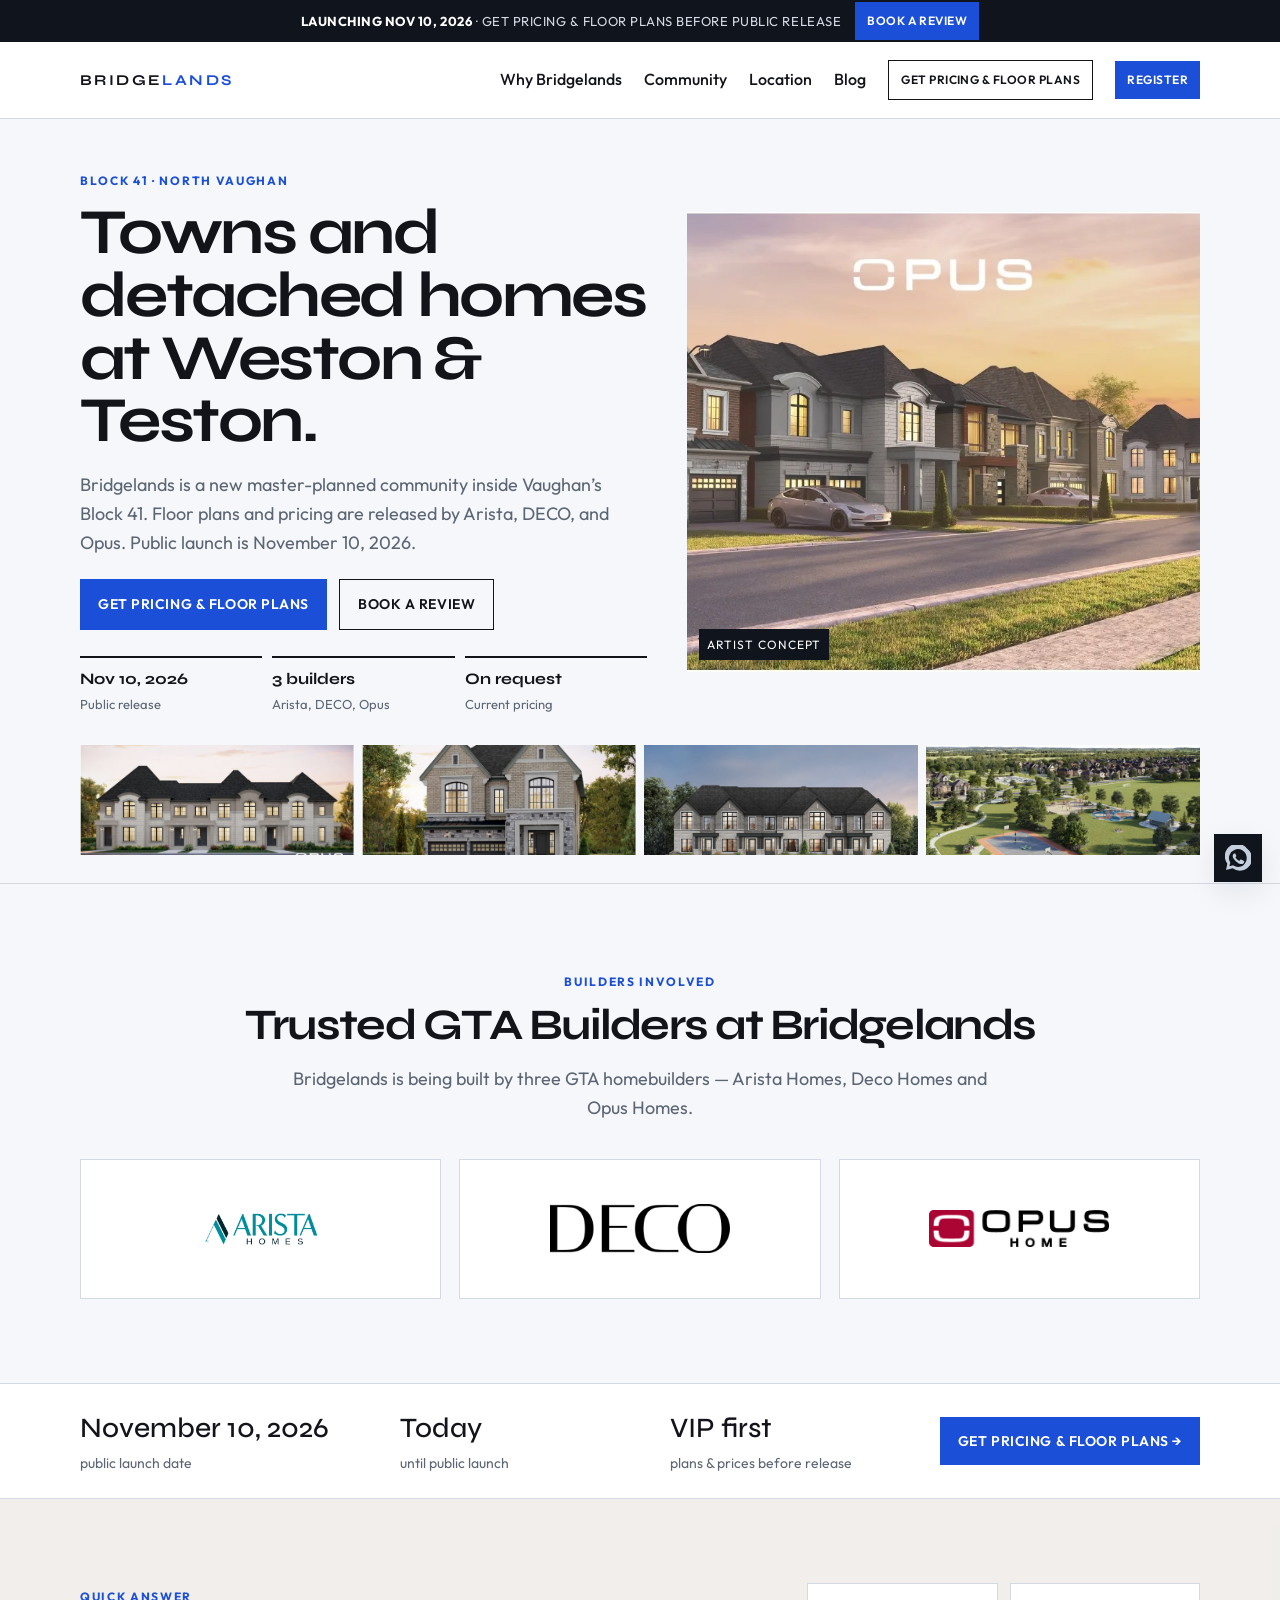
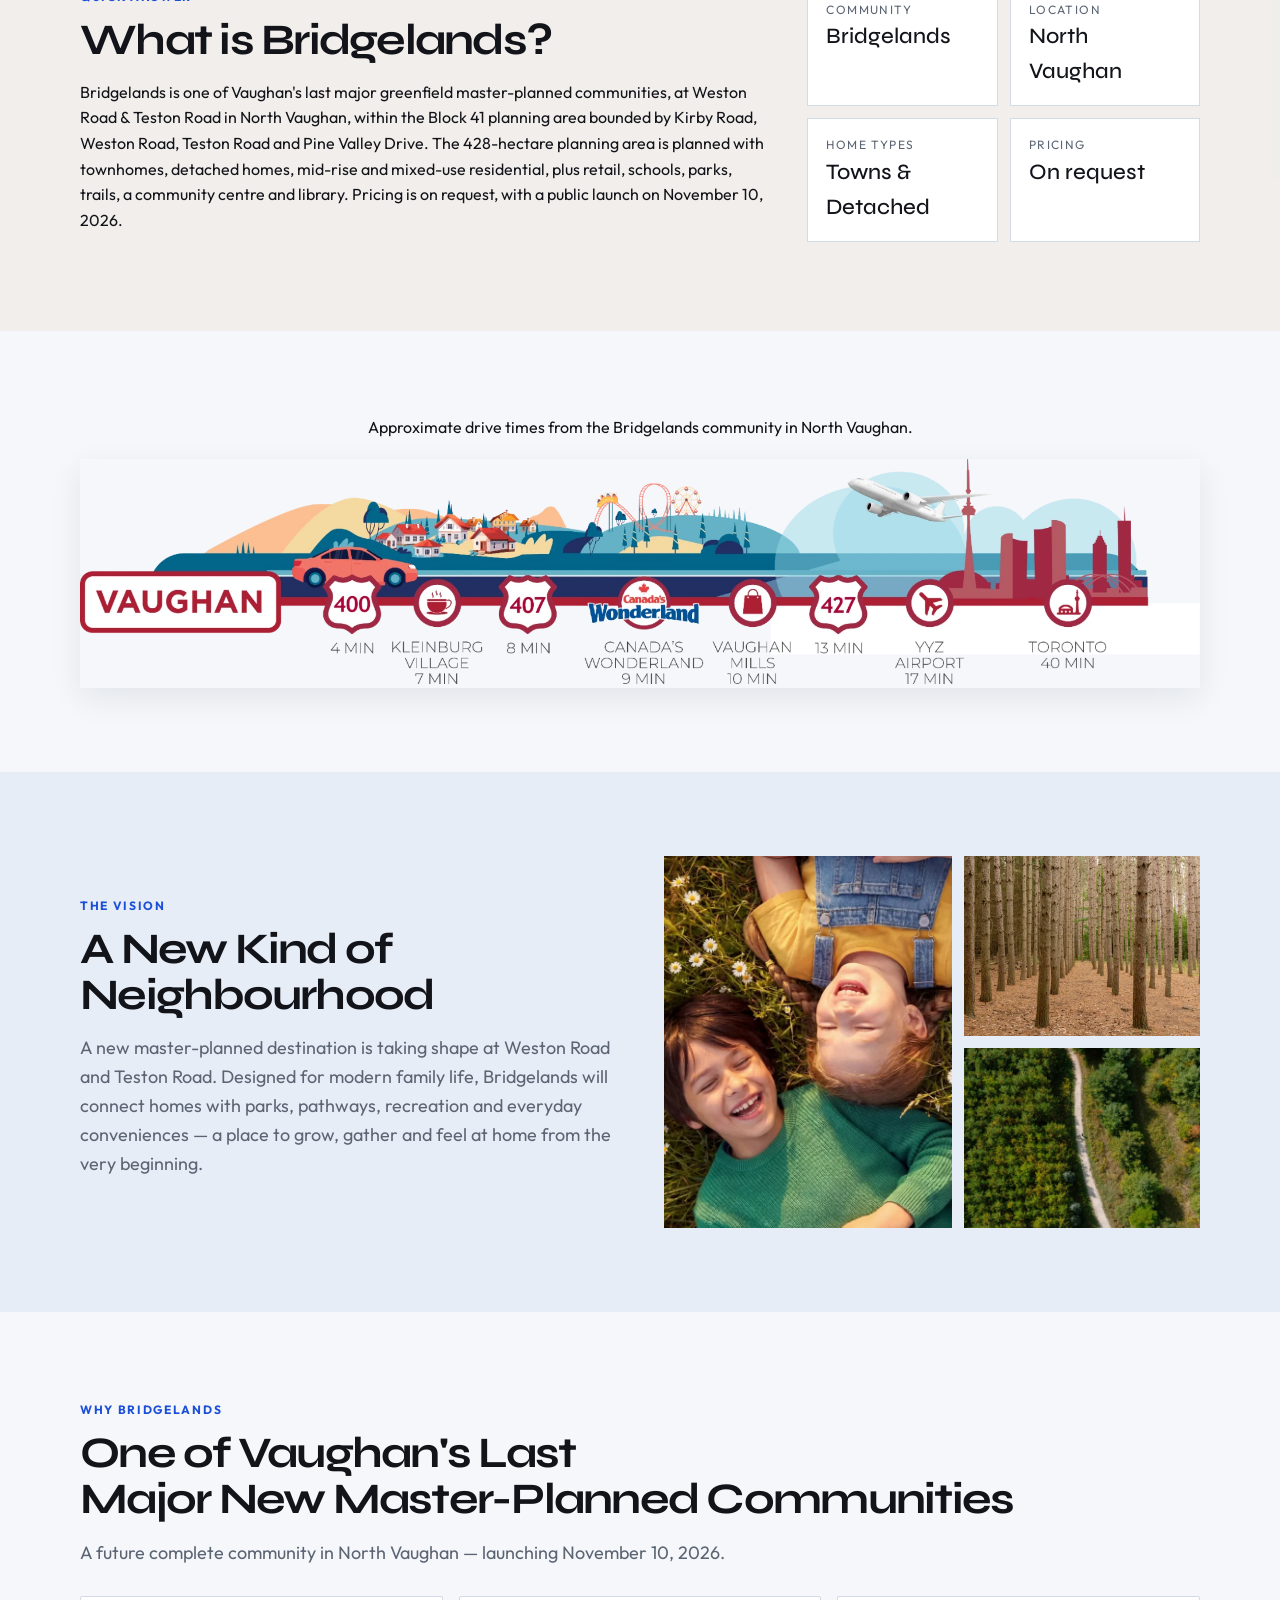
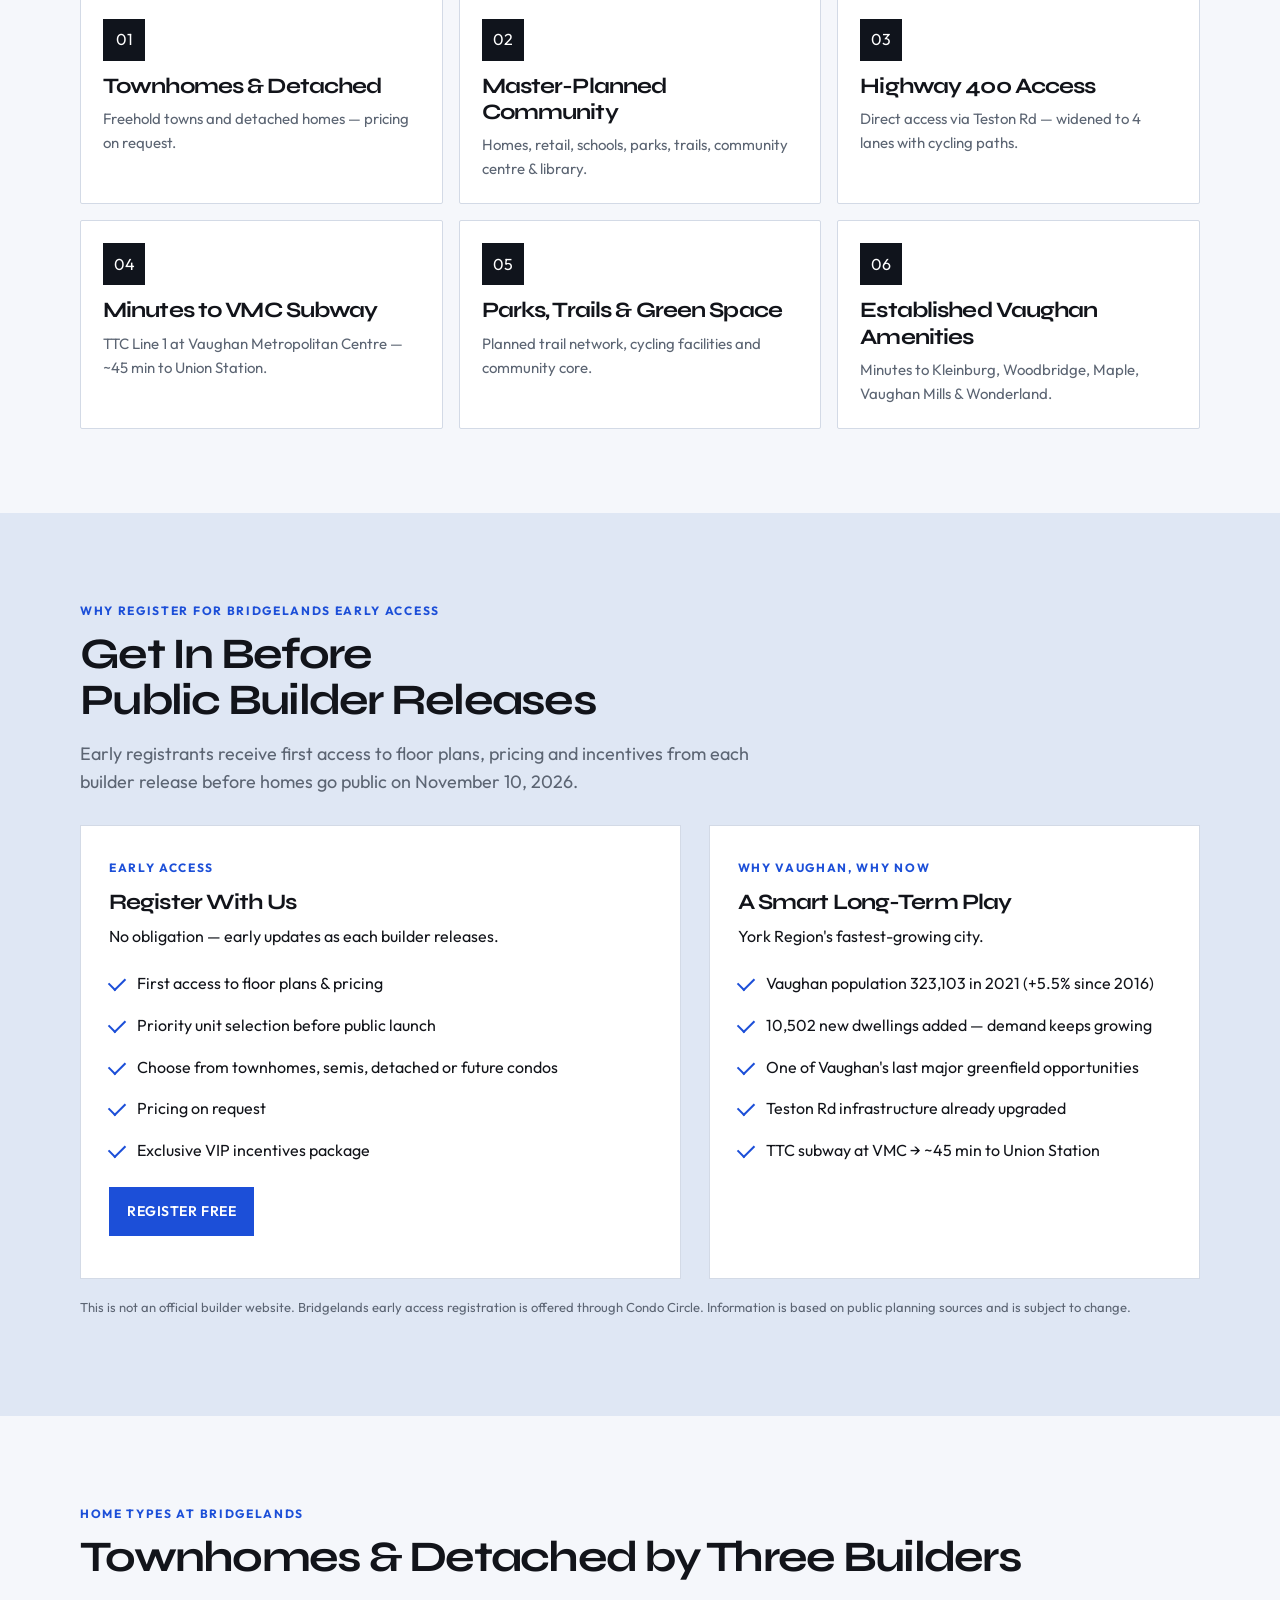
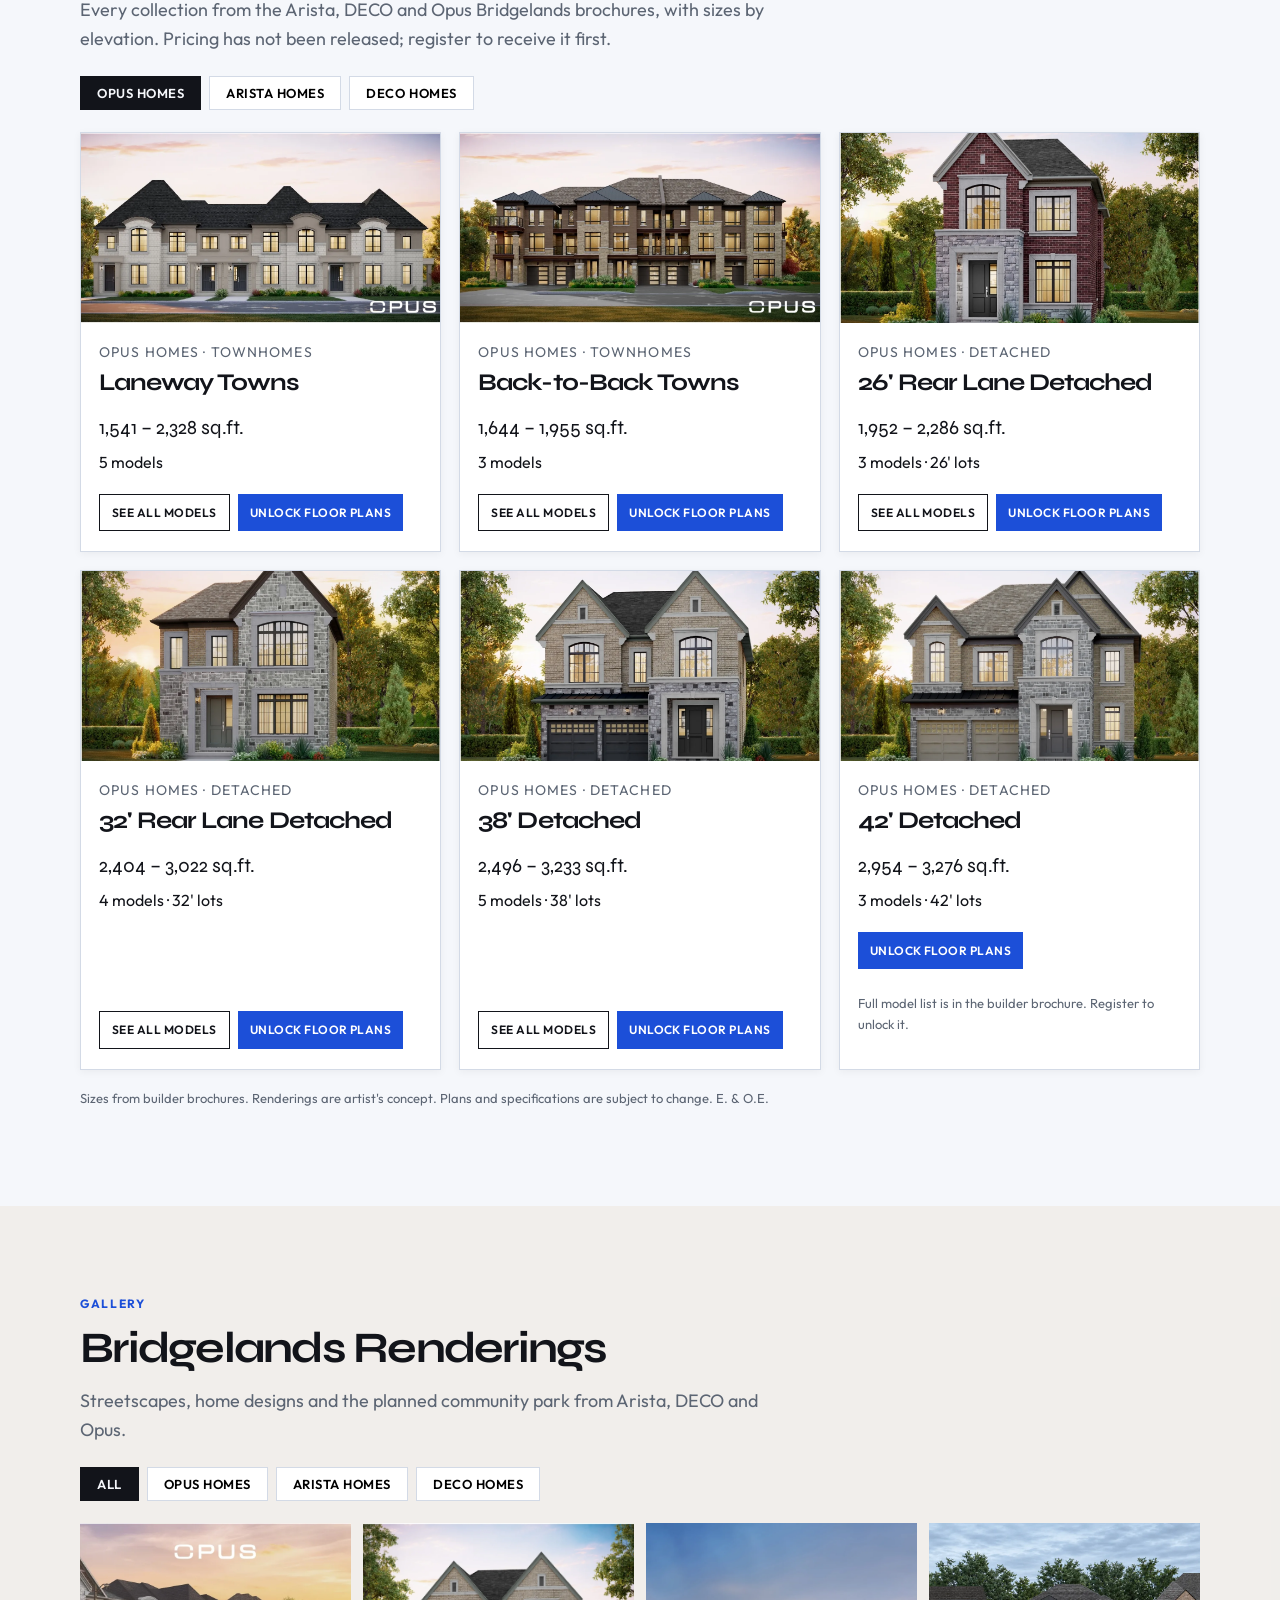
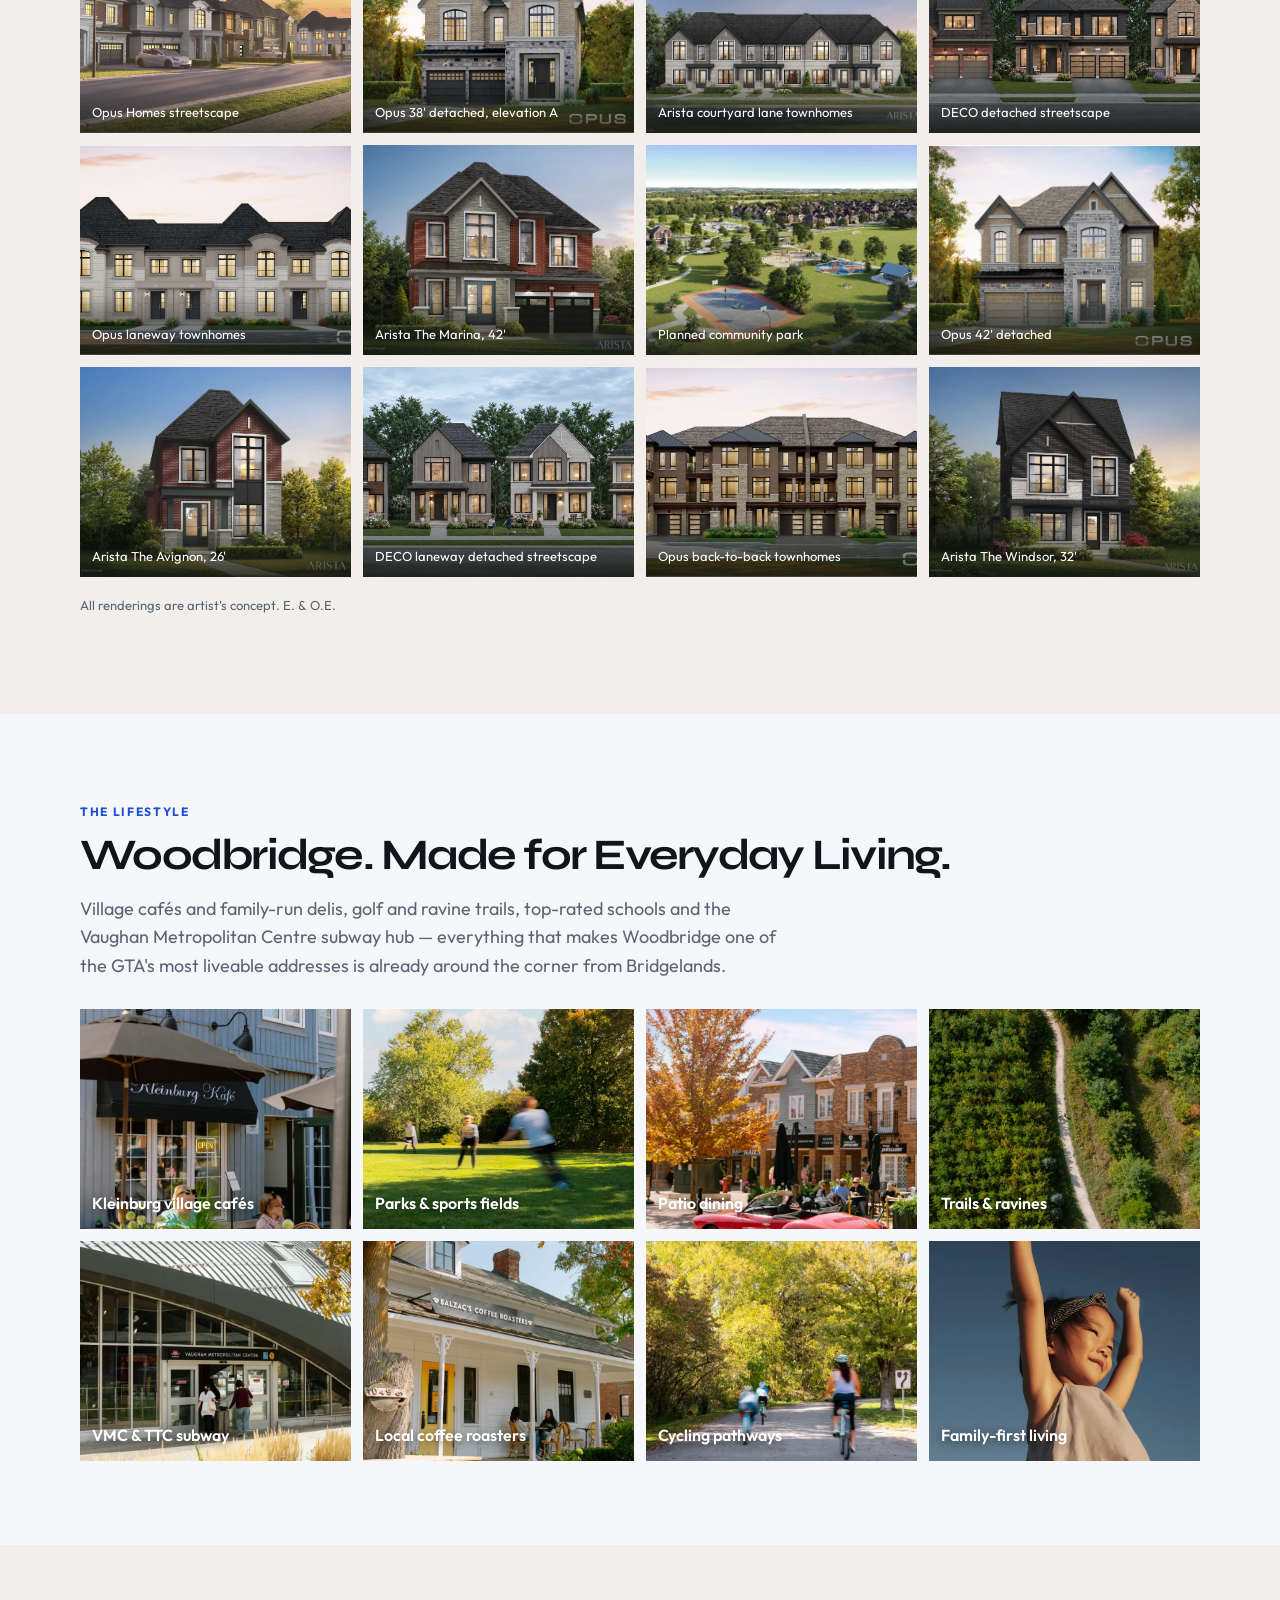
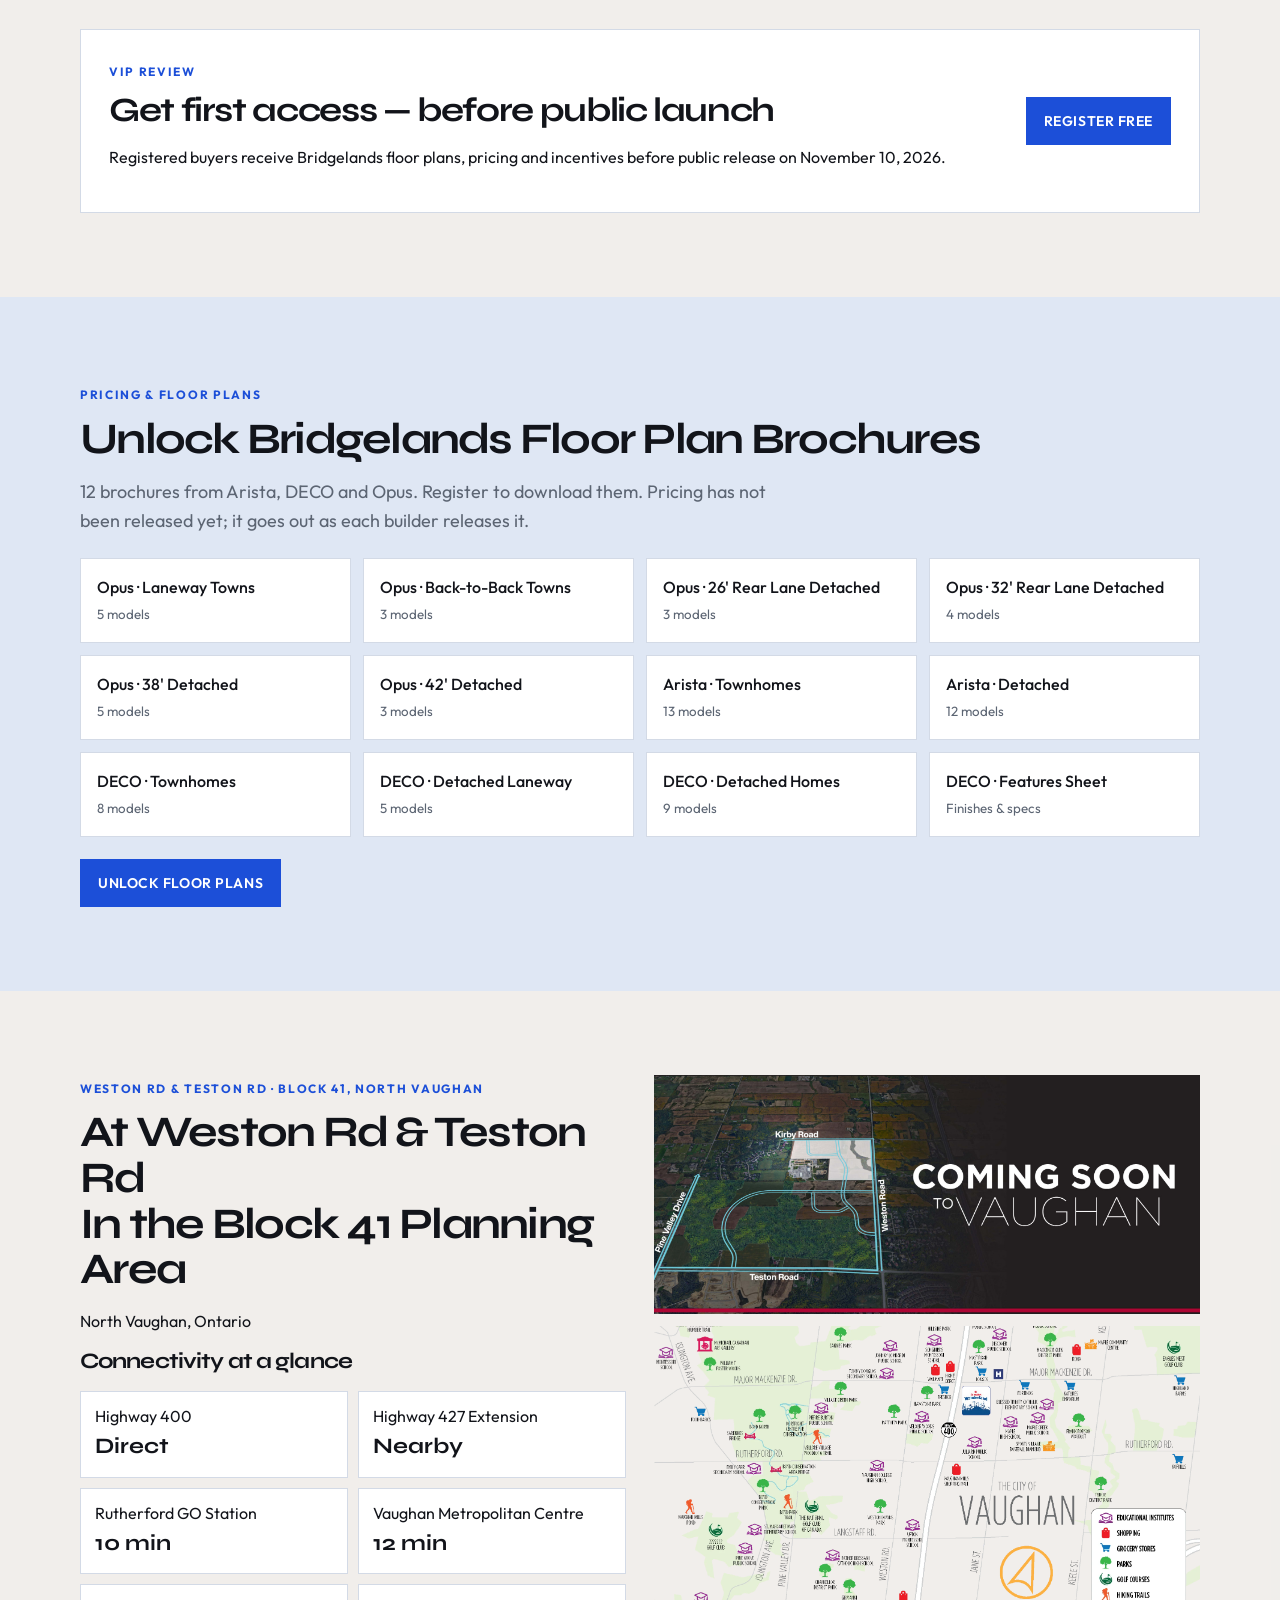
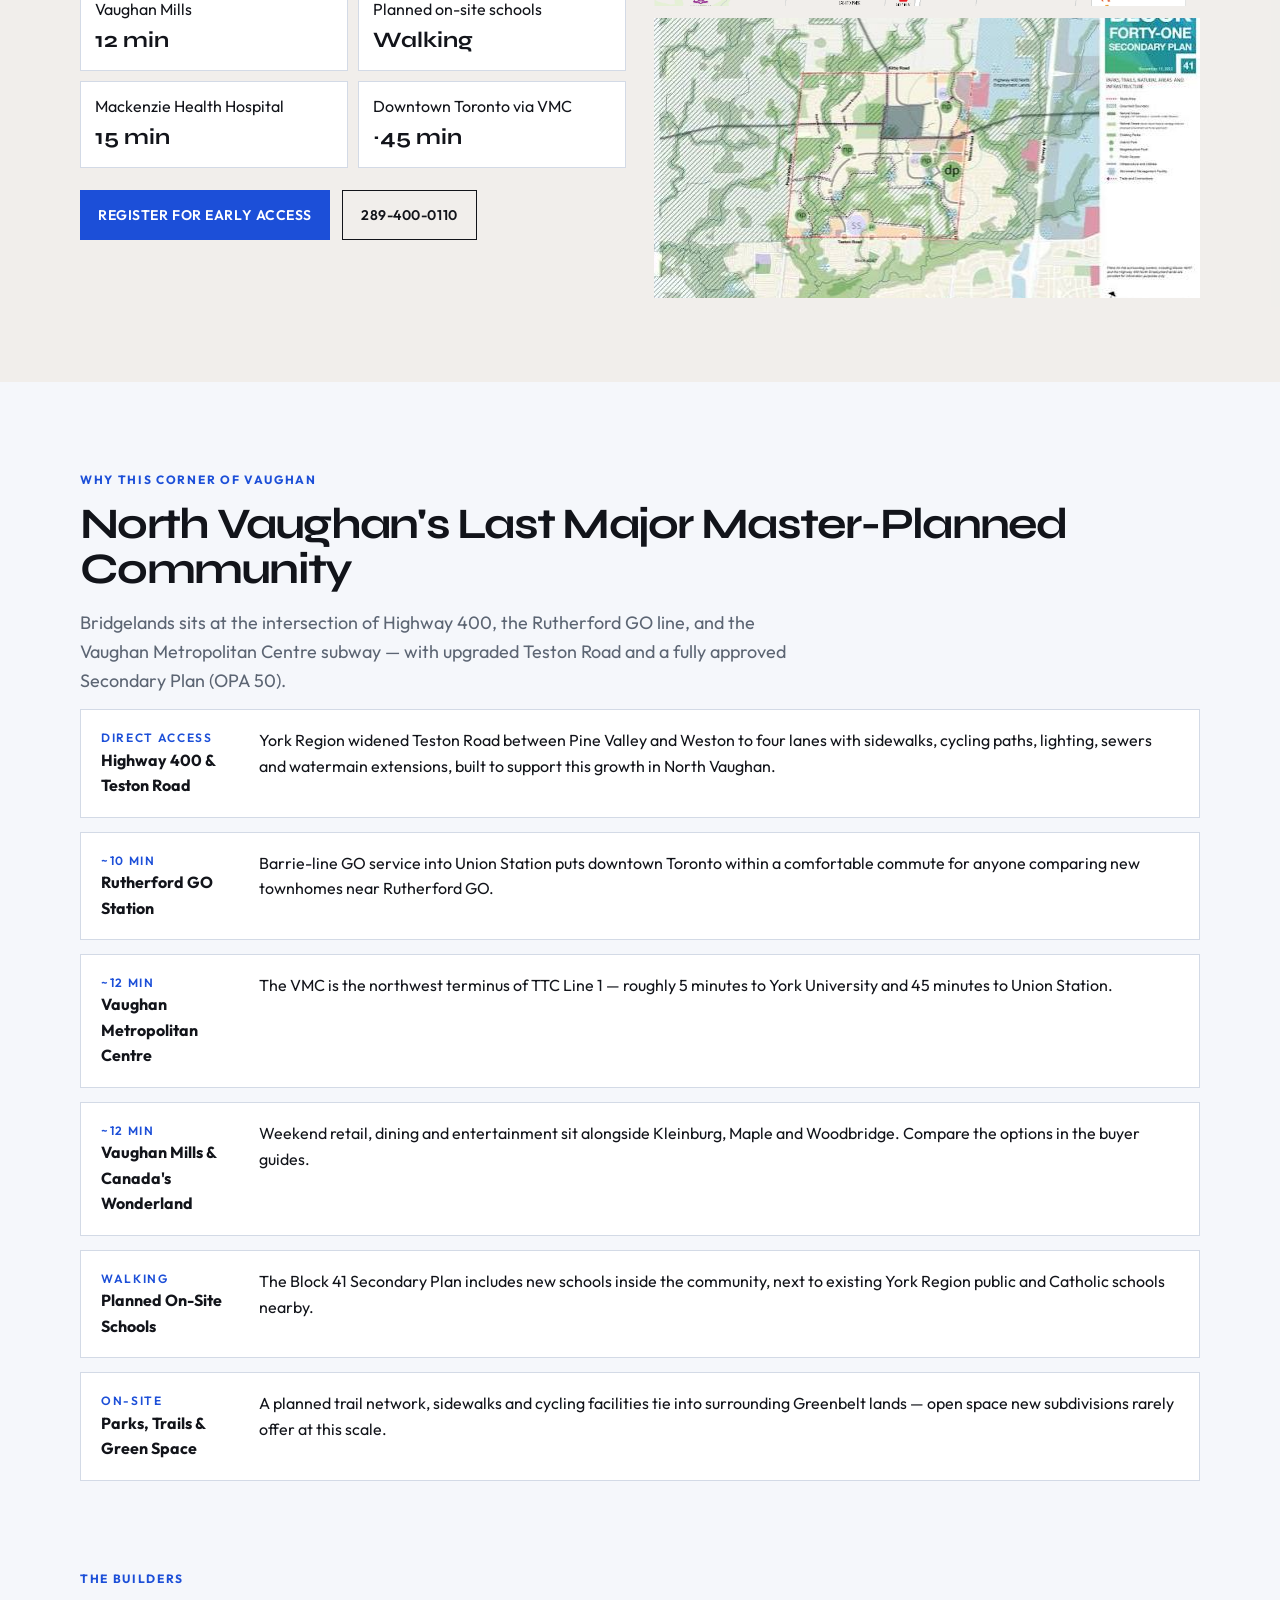
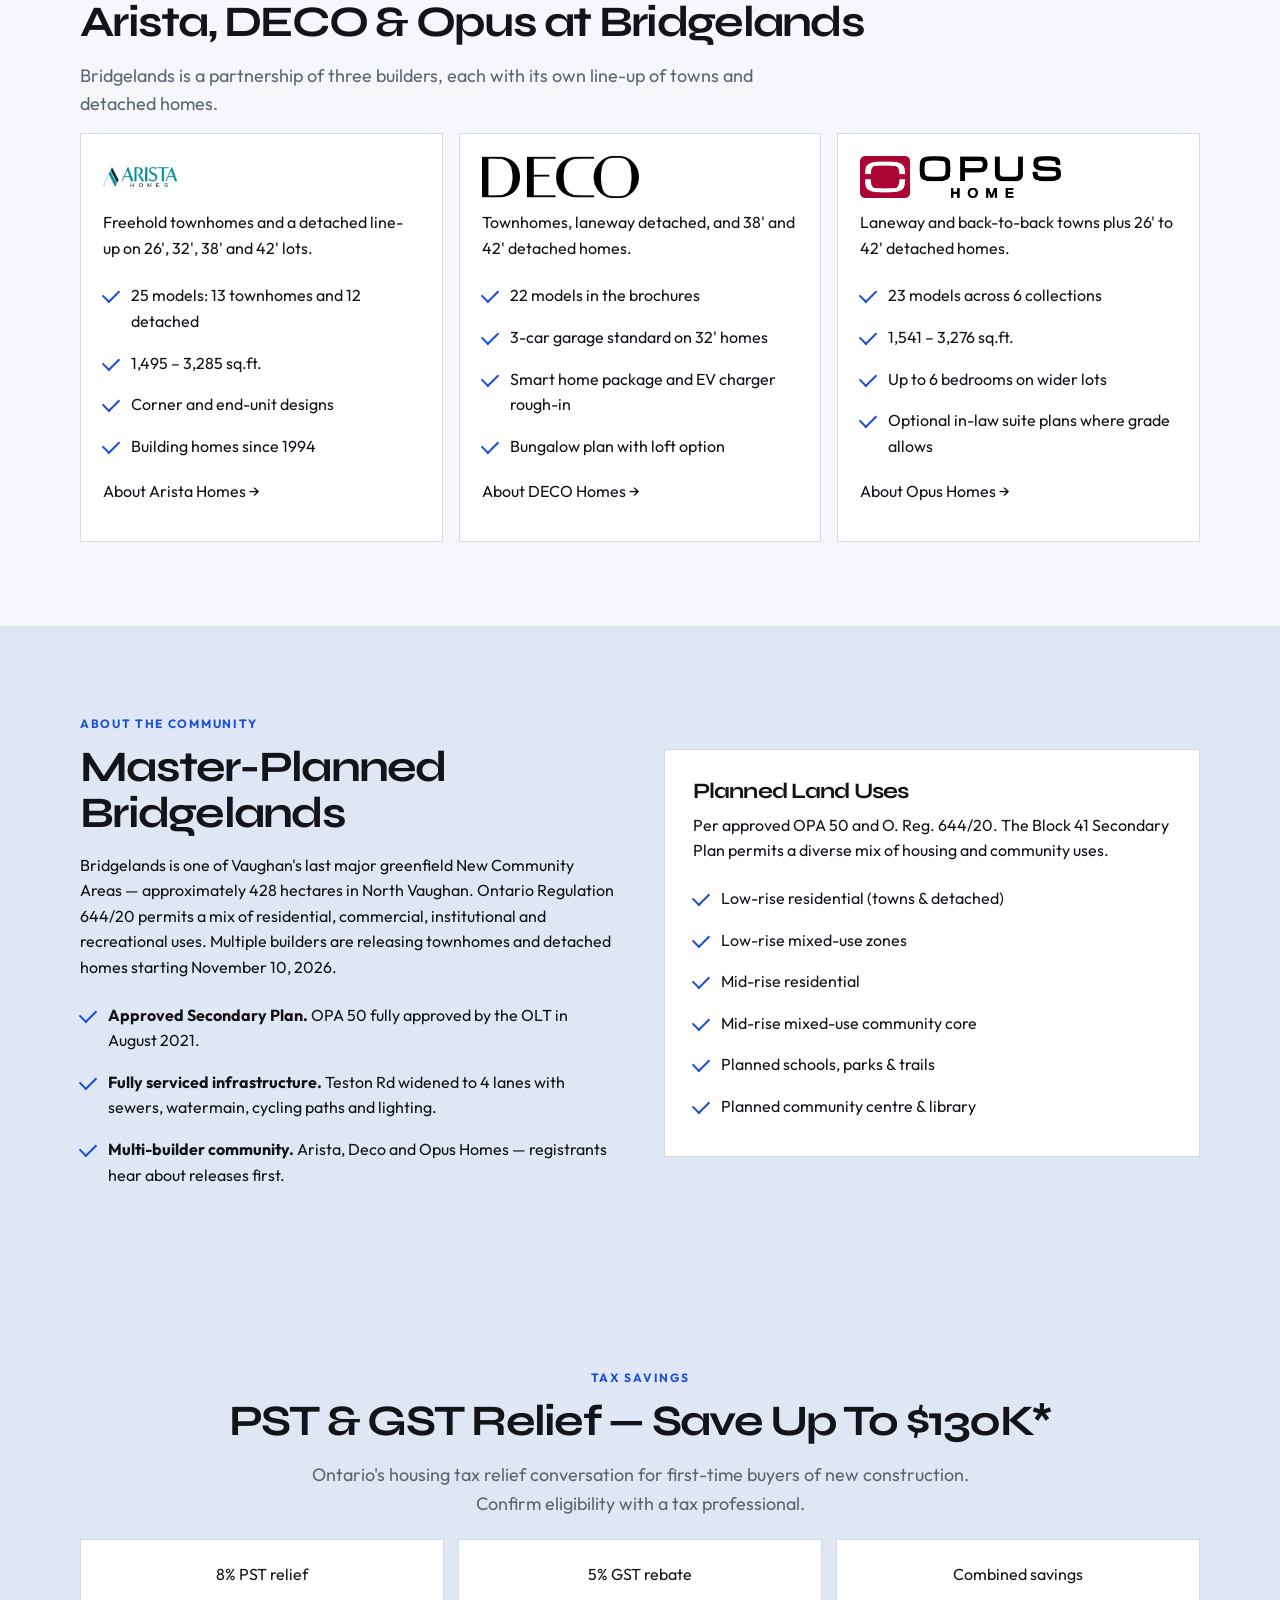
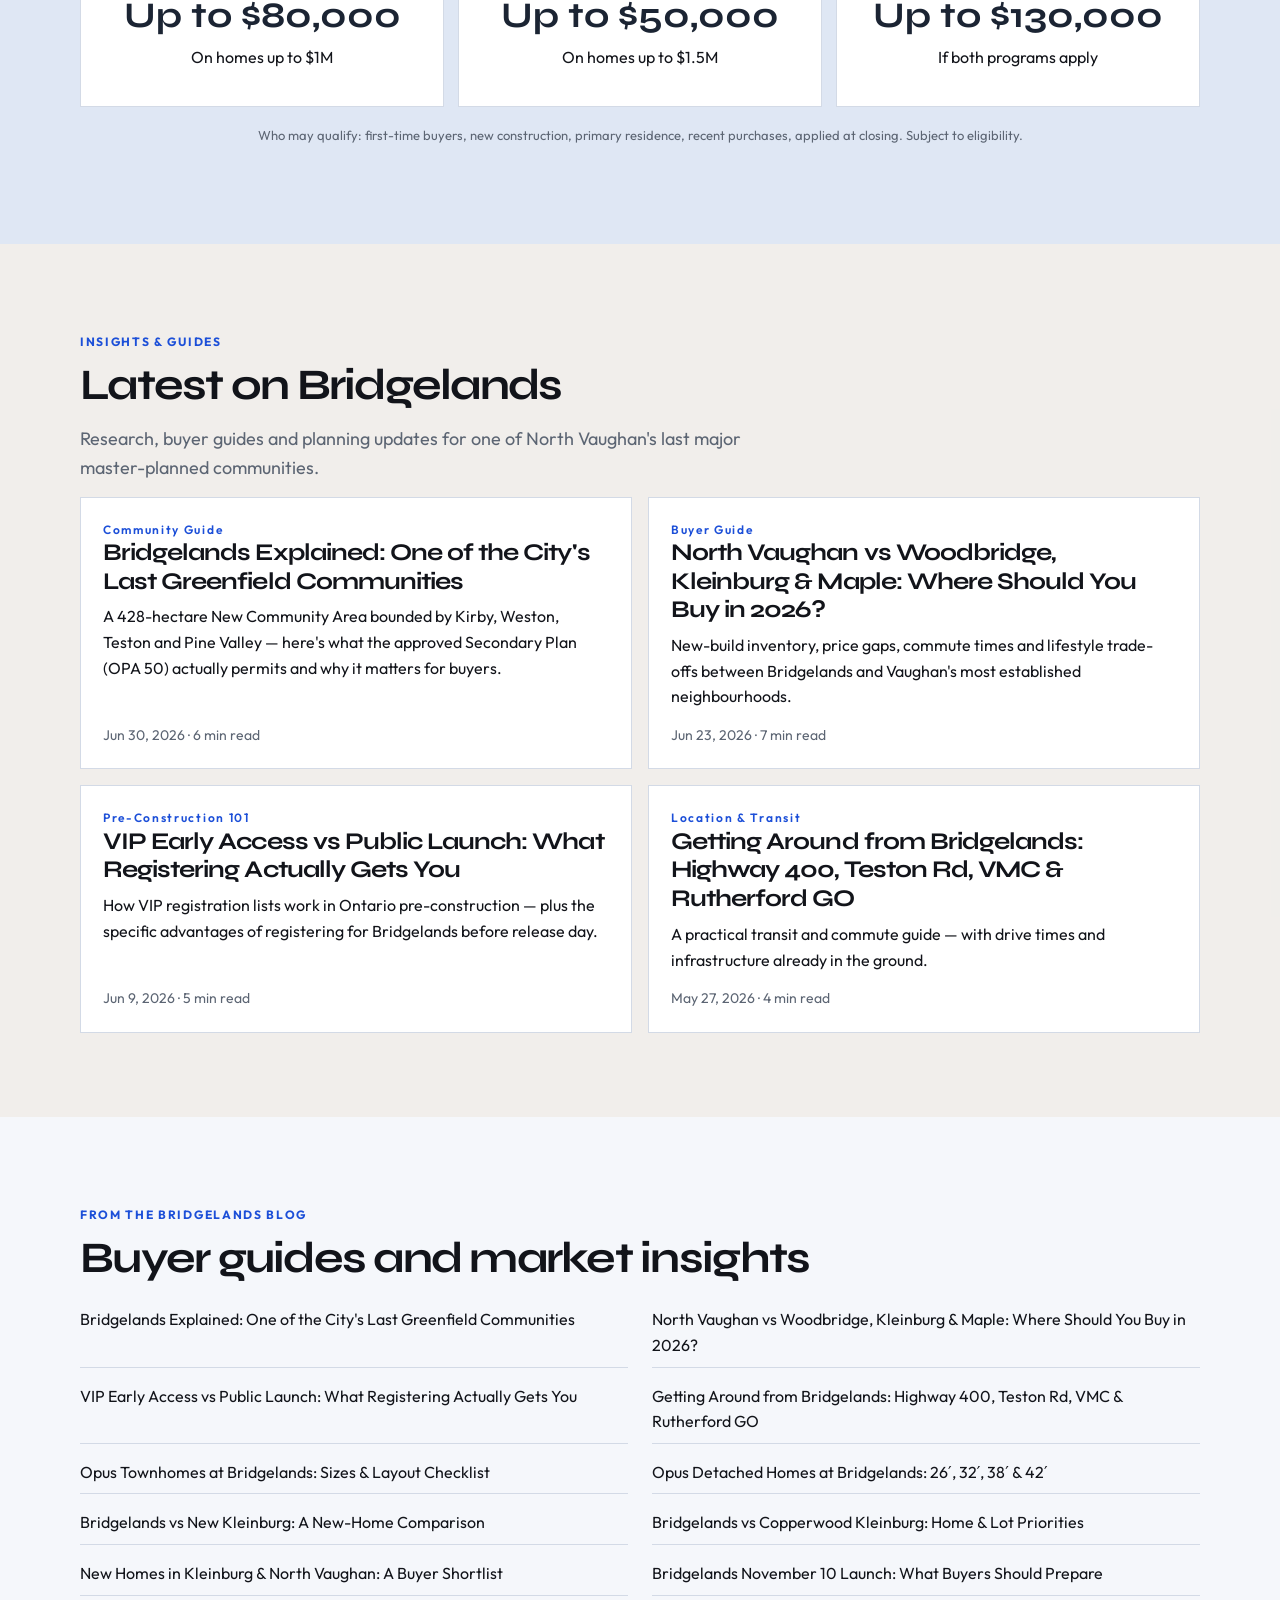
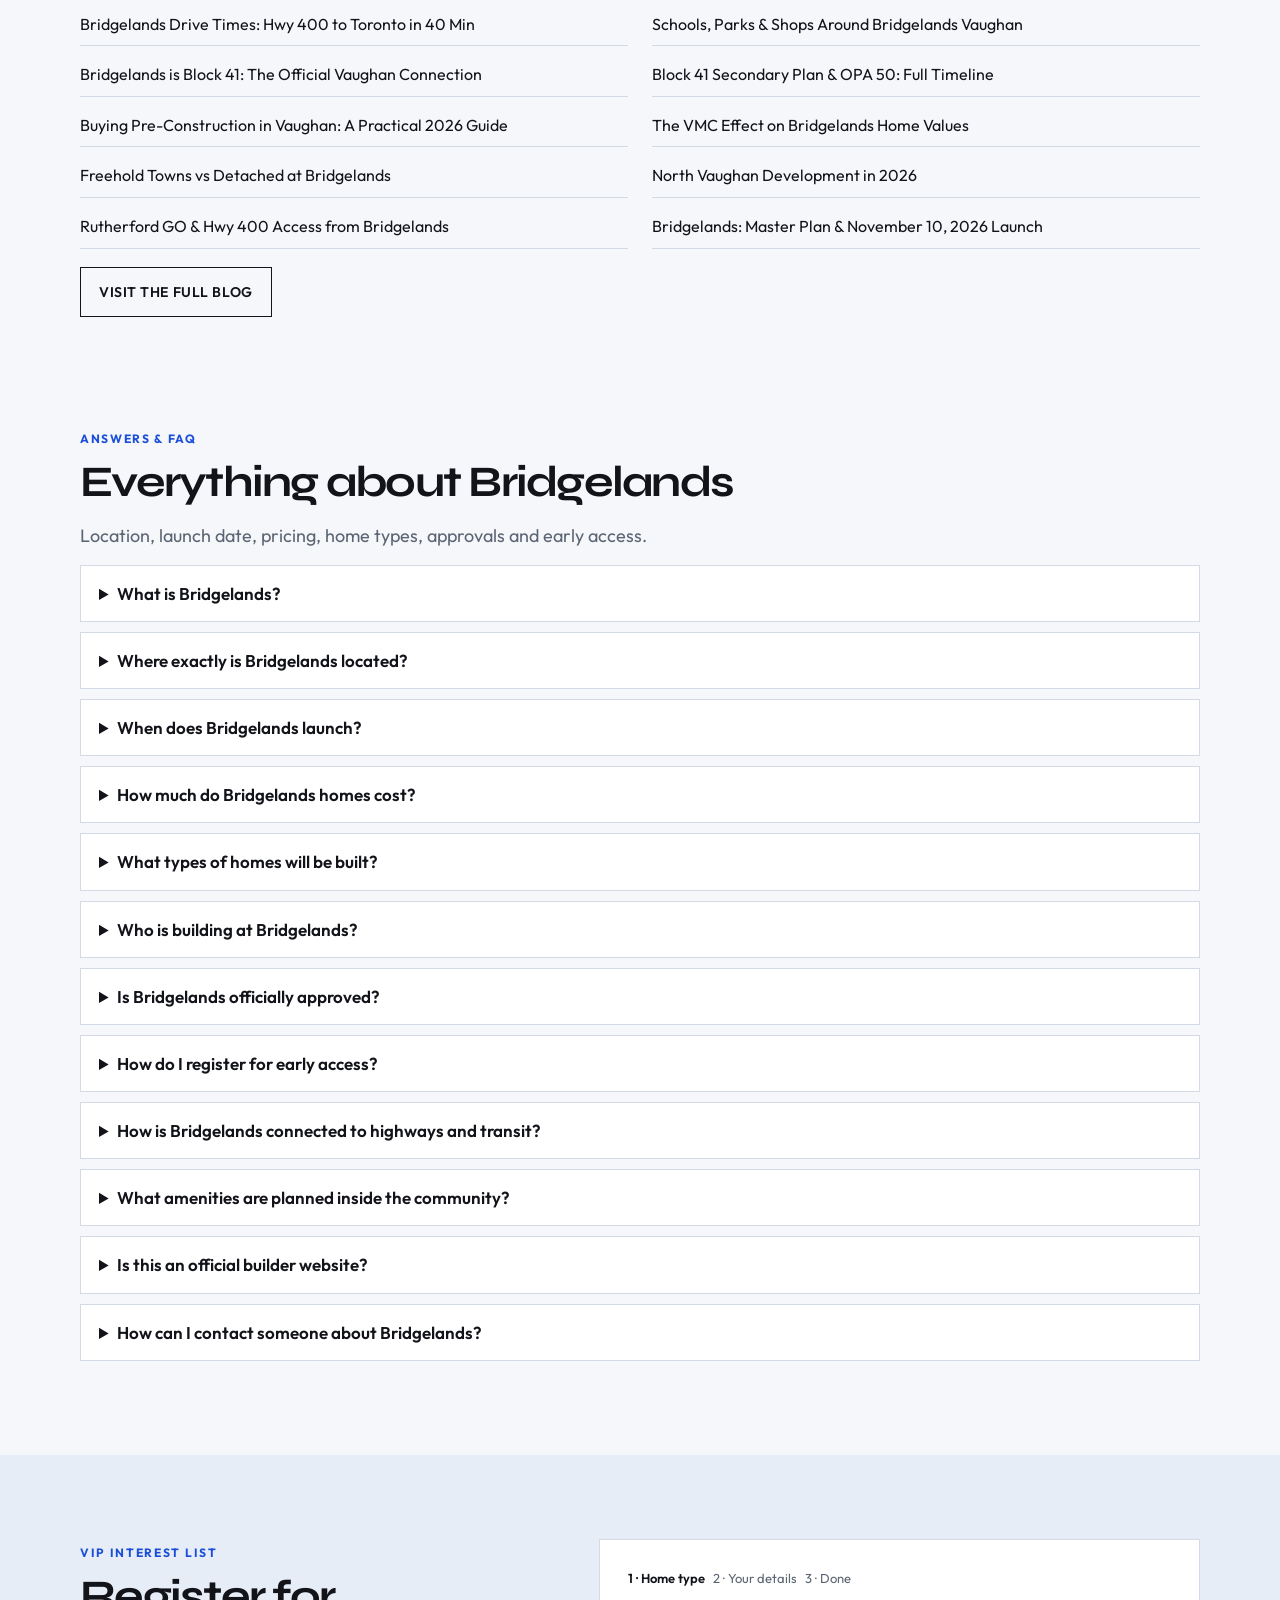
==== commit 83056c74: "Restyle the site so it no longer matches the competitor layout. Co-authored-by: Cursor <cursoragent@" ====
--- a/index.html
+++ b/index.html
@@ -5,76 +5,42 @@
   <meta name="viewport" content="width=device-width, initial-scale=1">
   <title>Bridgelands Early Access — Towns & Detached Homes</title>
   <meta name="description" content="Early access to Bridgelands — one of North Vaughan's last master-planned communities. Towns and detached, pricing on request. November 10, 2026.">
-  <meta name="theme-color" content="#2E3D21">
+  <meta name="theme-color" content="#10141c">
   <link rel="icon" href="images/favicon.svg" type="image/svg+xml">
   <link rel="preconnect" href="https://fonts.googleapis.com">
   <link rel="preconnect" href="https://fonts.gstatic.com" crossorigin>
-  <link href="https://fonts.googleapis.com/css2?family=Jost:wght@400;500;600;700&family=Playfair+Display:wght@500;600;700&display=swap" rel="stylesheet">
+  <link href="https://fonts.googleapis.com/css2?family=Outfit:wght@400;500;600;700&family=Syne:wght@600;700;800&display=swap" rel="stylesheet">
   <link rel="stylesheet" href="css/styles.css">
 </head>
 <body>
   <div id="chrome-header"></div>
 
-  <section class="hero" aria-label="Bridgelands gallery">
-    <div class="slides">
-      <div class="slide active">
-        <img src="images/hero-brand.png" alt="Bridgelands — Where you belong. A new master-planned destination at Weston Road and Teston Road">
-      </div>
-      <div class="slide">
-        <img src="images/opus-lane.webp" alt="Opus Homes laneway townhomes at Bridgelands">
-        <div class="slide-caption"><h2>Where you belong.</h2><p>Coming soon to Woodbridge</p></div>
-      </div>
-      <div class="slide">
-        <img src="images/opus-b2b.webp" alt="Opus Homes back-to-back townhomes">
-        <div class="slide-caption"><h2>Townhomes</h2><p>Freehold laneway and back-to-back plans</p></div>
-      </div>
-      <div class="slide">
-        <img src="images/opus-26.webp" alt="26-foot rear lane detached home">
-        <div class="slide-caption"><h2>Detached</h2><p>26', 32', 38' and 42' collections</p></div>
-      </div>
-      <div class="slide">
-        <img src="images/opus-38.webp" alt="38-foot detached home">
-        <div class="slide-caption"><h2>North Vaughan</h2><p>Weston Road & Teston Road</p></div>
-      </div>
-      <div class="slide">
-        <img src="images/opus-42.webp" alt="42-foot detached home">
-        <div class="slide-caption"><h2>Three builders</h2><p>Arista, DECO and Opus Homes</p></div>
-      </div>
-      <div class="slide">
-        <img src="images/street.webp" alt="Streetscape at Bridgelands">
-        <div class="slide-caption"><h2>A new neighbourhood</h2><p>Parks, trails and a community core</p></div>
-      </div>
-      <div class="slide">
-        <img src="images/park.webp" alt="Planned community park">
-        <div class="slide-caption"><h2>November 10, 2026</h2><p>Pricing on request</p></div>
-      </div>
-      <div class="slide">
-        <img src="images/meadow.webp" alt="Meadow near Bridgelands in Vaughan">
-        <div class="slide-caption"><h2>Block 41</h2><p>One of Vaughan's last greenfield communities</p></div>
-      </div>
-    </div>
-    <div class="hero-dots" role="tablist" aria-label="Hero slides">
-      <button class="active" aria-label="Show slide 1"></button>
-      <button aria-label="Show slide 2"></button>
-      <button aria-label="Show slide 3"></button>
-      <button aria-label="Show slide 4"></button>
-      <button aria-label="Show slide 5"></button>
-      <button aria-label="Show slide 6"></button>
-      <button aria-label="Show slide 7"></button>
-      <button aria-label="Show slide 8"></button>
-      <button aria-label="Show slide 9"></button>
-    </div>
-  </section>
-
-  <section class="intro">
-    <div class="wrap">
-      <p class="kicker">Master-planned community · North Vaughan · Pricing on request</p>
-      <h1>Bridgelands · Townhomes & Detached</h1>
-      <p style="max-width:680px;color:rgba(245,244,239,.82)">A future master-planned community at Weston Rd & Teston Rd, inside North Vaughan's Block 41. Register for floor plans and pricing before public builder releases on November 10, 2026.</p>
-      <div class="cta-row">
-        <a class="btn btn-coral" href="#downloads">Get Pricing & Floor Plans</a>
-        <a class="btn btn-ghost" href="register.html">Book VIP Review</a>
-      </div>
+  <section class="hero-split">
+    <div class="wrap hero-grid">
+      <div>
+        <p class="eyebrow">Block 41 · North Vaughan</p>
+        <h1>Towns and detached homes at Weston & Teston.</h1>
+        <p class="lede">Bridgelands is a new master-planned community inside Vaughan’s Block 41. Floor plans and pricing are released by Arista, DECO, and Opus. Public launch is November 10, 2026.</p>
+        <div class="cta-row">
+          <a class="btn btn-coral" href="#downloads">Get pricing & floor plans</a>
+          <a class="btn btn-outline" href="register.html">Book a review</a>
+        </div>
+        <ul class="hero-meta">
+          <li><strong>Nov 10, 2026</strong><span>Public release</span></li>
+          <li><strong>3 builders</strong><span>Arista, DECO, Opus</span></li>
+          <li><strong>On request</strong><span>Current pricing</span></li>
+        </ul>
+      </div>
+      <div class="hero-frame">
+        <img src="images/street.webp" alt="Street of new homes planned at Bridgelands">
+        <div class="hero-note">Artist concept</div>
+      </div>
+    </div>
+    <div class="wrap filmstrip" aria-label="Home designs">
+      <img src="images/opus-lane.webp" alt="Laneway townhomes">
+      <img src="images/opus-38.webp" alt="Detached home">
+      <img src="images/arista-court.webp" alt="Courtyard townhomes">
+      <img src="images/park.webp" alt="Planned community park">
     </div>
   </section>
 
@@ -419,7 +385,7 @@
     </div>
   </section>
 
-  <section class="section" id="register" style="background:linear-gradient(160deg,#edeee3,#e7efe0)">
+  <section class="section section-deep" id="register">
     <div class="wrap register-grid">
       <div>
         <p class="eyebrow">VIP interest list</p>
--- a/css/styles.css
+++ b/css/styles.css
@@ -1,23 +1,23 @@
 :root {
-  --olive: #2e3d21;
-  --olive-mid: #3d4f2e;
-  --ink: #181b13;
-  --cream: #f5f4ef;
-  --cream-deep: #edeee3;
-  --linen: #eae3d7;
-  --card: #faf7f5;
-  --coral: #f26845;
-  --coral-deep: #e25736;
-  --muted: #5c6554;
-  --border: #dedacf;
-  --foam: rgba(245, 244, 239, 0.92);
-  --shadow: 0 8px 24px rgba(24, 27, 19, 0.1);
-  --shadow-lg: 0 16px 48px rgba(24, 27, 19, 0.14);
-  --radius: 16px;
-  --header: 118px;
-  --max: 1180px;
-  --serif: "Playfair Display", Georgia, serif;
-  --sans: "Jost", system-ui, sans-serif;
+  --olive: #1b2433;
+  --olive-mid: #1c4fd8;
+  --ink: #12141a;
+  --cream: #f5f7fb;
+  --cream-deep: #e7edf6;
+  --linen: #dfe7f4;
+  --card: #ffffff;
+  --coral: #1c4fd8;
+  --coral-deep: #143aa8;
+  --muted: #5c6573;
+  --border: #d3dae6;
+  --foam: rgba(245, 247, 251, 0.94);
+  --shadow: 0 10px 30px rgba(18, 20, 26, 0.08);
+  --shadow-lg: 0 18px 40px rgba(18, 20, 26, 0.12);
+  --radius: 2px;
+  --header: 108px;
+  --max: 1120px;
+  --serif: "Syne", "Avenir Next", sans-serif;
+  --sans: "Outfit", system-ui, sans-serif;
 }
 
 * { box-sizing: border-box; }
@@ -39,17 +39,17 @@
 
 .eyebrow {
   display: inline-block;
-  letter-spacing: 0.18em;
+  letter-spacing: 0.14em;
   text-transform: uppercase;
   font-size: 12px;
-  font-weight: 600;
+  font-weight: 700;
   color: var(--coral);
   margin: 0 0 12px;
 }
-h1, h2, h3, .serif { font-family: var(--serif); font-weight: 500; letter-spacing: -0.02em; }
-h1 { font-size: clamp(34px, 4vw, 52px); line-height: 1.12; margin: 0 0 18px; }
-h2 { font-size: clamp(32px, 4vw, 48px); line-height: 1.15; margin: 0 0 16px; }
-h3 { font-size: 26px; line-height: 1.25; margin: 0 0 8px; }
+h1, h2, h3, .serif { font-family: var(--serif); font-weight: 700; letter-spacing: -0.04em; }
+h1 { font-size: clamp(36px, 5vw, 64px); line-height: 0.98; margin: 0 0 18px; }
+h2 { font-size: clamp(30px, 3.4vw, 44px); line-height: 1.05; margin: 0 0 16px; }
+h3 { font-size: 22px; line-height: 1.2; margin: 0 0 8px; }
 p { margin: 0 0 14px; }
 .lede { font-size: 18px; color: var(--muted); max-width: 720px; }
 
@@ -58,35 +58,39 @@
   align-items: center;
   justify-content: center;
   gap: 8px;
-  border-radius: 8px;
-  padding: 12px 18px;
+  border-radius: 0;
+  padding: 13px 18px;
   font-weight: 600;
-  font-size: 15px;
+  font-size: 14px;
+  letter-spacing: 0.04em;
+  text-transform: uppercase;
   border: 0;
-  transition: transform .15s ease, background .15s ease, box-shadow .15s ease;
-}
-.btn:hover { transform: translateY(-1px); }
-.btn-coral { background: var(--coral); color: var(--ink); }
-.btn-coral:hover { background: var(--coral-deep); }
-.btn-dark { background: var(--ink); color: var(--cream); }
+  transition: background .15s ease, color .15s ease;
+}
+.btn:hover { transform: none; }
+.btn-coral { background: var(--coral); color: white; }
+.btn-coral:hover { background: var(--accent-deep, #143aa8); }
+.btn-dark { background: var(--ink); color: white; }
 .btn-outline {
   background: transparent;
   color: var(--ink);
-  border: 1px solid var(--border);
+  border: 1px solid var(--ink);
 }
 .btn-ghost {
-  background: rgba(245, 244, 239, 0.08);
-  color: var(--cream);
-  border: 2px solid rgba(245, 244, 239, 0.35);
-}
-.btn-sm { padding: 7px 12px; font-size: 14px; border-radius: 6px; }
+  background: transparent;
+  color: var(--ink);
+  border: 1px solid var(--ink);
+}
+.btn-sm { padding: 9px 12px; font-size: 12px; }
 .btn-block { width: 100%; }
 
 .site-header { position: sticky; top: 0; z-index: 40; }
 .announce {
-  background: var(--olive);
-  color: var(--cream);
-  font-size: 14px;
+  background: #10141c;
+  color: #d5dbe6;
+  font-size: 13px;
+  letter-spacing: 0.04em;
+  text-transform: uppercase;
 }
 .announce-inner {
   display: flex;
@@ -97,11 +101,11 @@
   text-align: center;
 }
 .announce-inner p { margin: 0; min-width: 0; }
-.announce strong { color: var(--coral); font-weight: 600; }
+.announce strong { color: white; font-weight: 700; }
 .nav {
-  background: rgba(250, 247, 245, 0.94);
-  backdrop-filter: blur(12px);
-  border-bottom: 1px solid rgba(222, 218, 207, 0.7);
+  position: relative;
+  background: #ffffff;
+  border-bottom: 1px solid var(--border);
 }
 .nav-inner {
   display: flex;
@@ -110,7 +114,15 @@
   min-height: 76px;
   gap: 20px;
 }
-.logo img { height: 46px; width: auto; }
+.wordmark {
+  font-family: var(--serif);
+  font-weight: 700;
+  letter-spacing: 0.16em;
+  font-size: 15px;
+  color: var(--ink);
+}
+.wordmark span { color: var(--coral); }
+.logo img { height: 28px; width: auto; filter: grayscale(1) contrast(1.2); }
 .nav-links {
   display: flex;
   align-items: center;
@@ -133,7 +145,23 @@
 .menu-btn span:before { top: -6px; }
 .menu-btn span:after { top: 6px; }
 
-.hero { position: relative; background: var(--olive); overflow: hidden; }
+.hero-split { background: #f5f7fb; padding: 48px 0 28px; border-bottom: 1px solid var(--border); }
+.hero-grid { display: grid; grid-template-columns: 1.05fr 0.95fr; gap: 40px; align-items: center; }
+.hero-frame { position: relative; background: #10141c; }
+.hero-frame img { width: 100%; height: 460px; object-fit: cover; }
+.hero-note {
+  position: absolute; left: 12px; bottom: 12px;
+  background: #10141c; color: white; font-size: 12px; letter-spacing: 0.08em;
+  text-transform: uppercase; padding: 6px 8px;
+}
+.hero-meta { display: grid; grid-template-columns: repeat(3, 1fr); gap: 10px; list-style: none; padding: 0; margin: 26px 0 0; }
+.hero-meta li { border-top: 2px solid var(--ink); padding-top: 8px; }
+.hero-meta strong { display: block; font-family: var(--serif); font-size: 16px; }
+.hero-meta span { color: var(--muted); font-size: 13px; }
+.filmstrip { display: grid; grid-template-columns: repeat(4, 1fr); gap: 8px; margin-top: 28px; }
+.filmstrip img { height: 110px; width: 100%; object-fit: cover; filter: saturate(0.85); }
+
+.hero { position: relative; background: #10141c; overflow: hidden; }
 .slides { position: relative; height: min(68vw, 620px); min-height: 420px; }
 .slide {
   position: absolute; inset: 0;
@@ -159,15 +187,16 @@
 .hero-dots button.active { width: 28px; background: white; }
 
 .intro {
-  background: linear-gradient(135deg, #14170f, #2c3824);
-  color: var(--cream);
-  padding: 54px 0 58px;
+  background: #10141c;
+  color: white;
+  padding: 36px 0;
 }
 .kicker {
-  letter-spacing: 0.16em;
+  letter-spacing: 0.12em;
   text-transform: uppercase;
-  font-size: 13px;
-  color: rgba(245, 244, 239, 0.72);
+  font-size: 12px;
+  font-weight: 700;
+  color: #9eb0d4;
   margin-bottom: 12px;
 }
 .cta-row { display: flex; flex-wrap: wrap; gap: 12px; margin-top: 22px; }
@@ -189,7 +218,7 @@
 .builder-logos a {
   background: white;
   border: 1px solid var(--border);
-  border-radius: 14px;
+  border-radius: 0;
   min-height: 140px;
   display: flex;
   align-items: center;
@@ -201,10 +230,10 @@
 .builder-logos img { max-height: 64px; width: auto; max-width: 180px; object-fit: contain; }
 
 .stats {
-  background: linear-gradient(135deg, #14170f, #31402a);
-  color: var(--cream);
-  border-top: 1px solid rgba(245,244,239,.08);
-  border-bottom: 1px solid rgba(245,244,239,.08);
+  background: white;
+  color: var(--ink);
+  border-top: 1px solid var(--border);
+  border-bottom: 1px solid var(--border);
 }
 .stats-grid {
   display: grid;
@@ -214,7 +243,7 @@
   padding: 22px 0;
 }
 .stat strong { display: block; font-family: var(--serif); font-size: 28px; font-weight: 500; }
-.stat span { color: rgba(245,244,239,.7); font-size: 14px; }
+.stat span { color: var(--muted); font-size: 14px; }
 
 .quick {
   display: grid;
@@ -230,14 +259,14 @@
 .fact {
   background: white;
   border: 1px solid var(--border);
-  border-radius: 12px;
+  border-radius: 0;
   padding: 16px 18px;
 }
 .fact span { display: block; font-size: 12px; letter-spacing: .12em; text-transform: uppercase; color: var(--muted); }
 .fact strong { font-family: var(--serif); font-size: 22px; font-weight: 500; }
 
 .travel { text-align: center; }
-.travel img { margin: 18px auto 0; border-radius: 18px; box-shadow: var(--shadow); }
+.travel img { margin: 18px auto 0; border-radius: 0; box-shadow: var(--shadow); }
 
 .split {
   display: grid;
@@ -251,7 +280,7 @@
   grid-template-rows: 180px 180px;
   gap: 12px;
 }
-.mosaic img { width: 100%; height: 100%; object-fit: cover; border-radius: 16px; }
+.mosaic img { width: 100%; height: 100%; object-fit: cover; border-radius: 0; }
 .mosaic img:first-child { grid-row: 1 / span 2; height: 100%; }
 
 .feature-grid {
@@ -270,9 +299,9 @@
 }
 .feature:hover { transform: translateY(-3px); box-shadow: var(--shadow); }
 .icon {
-  width: 42px; height: 42px; border-radius: 10px;
-  background: rgba(242, 104, 69, 0.12);
-  color: var(--coral-deep);
+  width: 42px; height: 42px; border-radius: 0;
+  background: #10141c;
+  color: white;
   display: grid; place-items: center;
   margin-bottom: 12px;
 }
@@ -281,7 +310,7 @@
 .two-col { display: grid; grid-template-columns: 1.1fr .9fr; gap: 28px; }
 .panel {
   background: white;
-  border-radius: 18px;
+  border-radius: 0;
   padding: 28px;
   border: 1px solid var(--border);
 }
@@ -291,8 +320,8 @@
   content: "";
   position: absolute; left: 0; top: 14px;
   width: 14px; height: 8px;
-  border-left: 2px solid var(--olive);
-  border-bottom: 2px solid var(--olive);
+  border-left: 2px solid #1c4fd8;
+  border-bottom: 2px solid #1c4fd8;
   transform: rotate(-45deg);
 }
 .note { font-size: 13px; color: var(--muted); margin-top: 18px; }
@@ -301,16 +330,19 @@
 .tab, .chip {
   border: 1px solid var(--border);
   background: white;
-  border-radius: 999px;
+  border-radius: 0;
   padding: 8px 16px;
-  font-weight: 500;
+  font-weight: 600;
+  letter-spacing: 0.04em;
+  text-transform: uppercase;
+  font-size: 13px;
 }
 .tab.active, .chip.active { background: var(--ink); color: var(--cream); border-color: var(--ink); }
 
 .cards { display: grid; grid-template-columns: repeat(3, 1fr); gap: 18px; }
 .card {
   background: white;
-  border-radius: 18px;
+  border-radius: 0;
   overflow: hidden;
   border: 1px solid var(--border);
   box-shadow: 0 2px 8px rgba(24,27,19,.05);
@@ -329,7 +361,7 @@
 
 .gallery { display: grid; grid-template-columns: repeat(4, 1fr); gap: 12px; }
 .gallery figure {
-  margin: 0; position: relative; overflow: hidden; border-radius: 14px; cursor: pointer;
+  margin: 0; position: relative; overflow: hidden; border-radius: 0; cursor: pointer;
 }
 .gallery img { height: 210px; width: 100%; object-fit: cover; transition: transform .35s ease; }
 .gallery figure:hover img { transform: scale(1.04); }
@@ -342,7 +374,7 @@
 
 .life-grid { display: grid; grid-template-columns: repeat(4, 1fr); gap: 12px; margin-top: 28px; }
 .life-grid a {
-  position: relative; border-radius: 14px; overflow: hidden; min-height: 180px; display: block;
+  position: relative; border-radius: 0; overflow: hidden; min-height: 180px; display: block;
 }
 .life-grid img { width: 100%; height: 220px; object-fit: cover; }
 .life-grid span {
@@ -352,42 +384,42 @@
 
 .banner {
   display: flex; align-items: center; justify-content: space-between; gap: 20px;
-  background: white; border-radius: 18px; padding: 28px; border: 1px solid var(--border);
+  background: white; border-radius: 0; padding: 28px; border: 1px solid var(--border);
 }
 .brochure-grid { display: grid; grid-template-columns: repeat(4, 1fr); gap: 12px; margin: 22px 0; }
 .brochure {
-  background: white; border: 1px solid var(--border); border-radius: 12px;
+  background: white; border: 1px solid var(--border); border-radius: 0;
   padding: 16px; text-align: left; font-weight: 500;
 }
 .brochure small { display: block; color: var(--muted); font-weight: 400; margin-top: 4px; }
 
 .loc-grid { display: grid; grid-template-columns: 1fr 1fr; gap: 28px; align-items: start; }
 .map-stack { display: grid; gap: 12px; }
-.map-stack img { border-radius: 16px; width: 100%; object-fit: cover; max-height: 280px; }
+.map-stack img { border-radius: 0; width: 100%; object-fit: cover; max-height: 280px; }
 .connect { display: grid; grid-template-columns: 1fr 1fr; gap: 10px; margin-top: 16px; }
-.connect div { background: white; border-radius: 12px; padding: 12px 14px; border: 1px solid var(--border); }
+.connect div { background: white; border-radius: 0; padding: 12px 14px; border: 1px solid var(--border); }
 .connect strong { display: block; font-family: var(--serif); font-size: 22px; }
 
 .deep { display: grid; gap: 14px; }
 .deep article {
   display: grid; grid-template-columns: 140px 1fr; gap: 18px;
-  background: white; border-radius: 16px; padding: 18px 20px; border: 1px solid var(--border);
+  background: white; border-radius: 0; padding: 18px 20px; border: 1px solid var(--border);
 }
 .deep .tag { color: var(--coral); font-size: 12px; letter-spacing: .14em; font-weight: 600; }
 
 .builder-detail { display: grid; grid-template-columns: repeat(3, 1fr); gap: 16px; }
-.builder-detail article { background: white; border-radius: 16px; padding: 22px; border: 1px solid var(--border); }
+.builder-detail article { background: white; border-radius: 0; padding: 22px; border: 1px solid var(--border); }
 .builder-detail img { height: 42px; width: auto; object-fit: contain; margin-bottom: 12px; }
 
 .rebate { display: grid; grid-template-columns: repeat(3, 1fr); gap: 14px; margin-top: 20px; }
 .rebate article {
-  background: white; border-radius: 16px; padding: 22px; border: 1px solid var(--border); text-align: center;
+  background: white; border-radius: 0; padding: 22px; border: 1px solid var(--border); text-align: center;
 }
 .rebate strong { display: block; font-family: var(--serif); font-size: 36px; color: var(--olive); }
 
 .posts { display: grid; grid-template-columns: repeat(2, 1fr); gap: 16px; }
 .post {
-  background: white; border-radius: 16px; padding: 22px; border: 1px solid var(--border);
+  background: white; border-radius: 0; padding: 22px; border: 1px solid var(--border);
   display: flex; flex-direction: column; min-height: 220px;
 }
 .post .cat { color: var(--coral); font-size: 12px; letter-spacing: .14em; font-weight: 600; }
@@ -399,7 +431,7 @@
 .article-index a:hover { color: var(--coral-deep); }
 
 .faq details {
-  background: white; border: 1px solid var(--border); border-radius: 12px; padding: 14px 18px; margin-bottom: 10px;
+  background: white; border: 1px solid var(--border); border-radius: 0; padding: 14px 18px; margin-bottom: 10px;
 }
 .faq summary { cursor: pointer; font-weight: 600; font-size: 17px; }
 .faq details p { color: var(--muted); margin: 10px 0 4px; }
@@ -407,7 +439,7 @@
 .register-grid { display: grid; grid-template-columns: .9fr 1.1fr; gap: 28px; align-items: start; }
 .choices { display: grid; gap: 10px; }
 .choice {
-  text-align: left; background: white; border: 1px solid var(--border); border-radius: 14px; padding: 14px 16px;
+  text-align: left; background: white; border: 1px solid var(--border); border-radius: 0; padding: 14px 16px;
 }
 .choice.active { border-color: var(--ink); box-shadow: inset 0 0 0 1px var(--ink); }
 .choice strong { display: block; }
@@ -416,28 +448,28 @@
 .form label { display: grid; gap: 6px; font-size: 14px; font-weight: 500; }
 .form label.full { grid-column: 1 / -1; }
 .form input, .form select, .form textarea {
-  border: 1px solid var(--border); border-radius: 10px; padding: 12px 12px; background: white; font-size: 15px;
-}
-.form input:focus, .form select:focus, .form textarea:focus { outline: 2px solid rgba(46, 61, 33, .35); border-color: var(--olive); }
+  border: 1px solid var(--border); border-radius: 0; padding: 12px 12px; background: white; font-size: 15px;
+}
+.form input:focus, .form select:focus, .form textarea:focus { outline: 2px solid rgba(28, 79, 216, .35); border-color: #1c4fd8; }
 .steps { display: flex; gap: 8px; margin-bottom: 14px; color: var(--muted); font-size: 13px; }
 .steps span.active { color: var(--ink); font-weight: 600; }
-.success { background: white; border-radius: 16px; padding: 28px; border: 1px solid var(--border); }
-
-.site-footer { background: var(--ink); color: var(--cream); padding: 64px 0 28px; }
+.success { background: white; border-radius: 0; padding: 28px; border: 1px solid var(--border); }
+
+.site-footer { background: #10141c; color: #d5dbe6; padding: 64px 0 28px; border-top: 6px solid #1c4fd8; }
 .footer-grid { display: grid; grid-template-columns: 1.3fr .7fr 1fr; gap: 32px; }
-.site-footer a { color: rgba(245,244,239,.82); }
+.site-footer a { color: #c5cedd; }
 .site-footer a:hover { color: white; }
-.site-footer h4 { margin: 0 0 12px; font-family: var(--sans); letter-spacing: .12em; font-size: 12px; text-transform: uppercase; color: rgba(245,244,239,.55); }
+.site-footer h4 { margin: 0 0 12px; font-family: var(--sans); letter-spacing: .14em; font-size: 12px; text-transform: uppercase; color: #8ea0c2; }
 .site-footer ul { list-style: none; padding: 0; margin: 0; display: grid; gap: 8px; }
-.fine { margin-top: 28px; padding-top: 18px; border-top: 1px solid rgba(245,244,239,.12); font-size: 12px; color: rgba(245,244,239,.6); }
-.sisters { margin-top: 28px; padding-top: 22px; border-top: 1px solid rgba(245,244,239,.12); }
+.fine { margin-top: 28px; padding-top: 18px; border-top: 1px solid rgba(255,255,255,.12); font-size: 12px; color: #8b95a8; }
+.sisters { margin-top: 28px; padding-top: 22px; border-top: 1px solid rgba(255,255,255,.12); }
 .sister-grid { display: grid; grid-template-columns: repeat(3, 1fr); gap: 8px 18px; }
 .sister-grid a { font-size: 14px; }
 
 .floaters { position: fixed; right: 18px; bottom: 18px; display: grid; gap: 10px; z-index: 50; }
 .floater {
-  width: 54px; height: 54px; border-radius: 50%; display: grid; place-items: center;
-  background: #25d366; color: white; box-shadow: var(--shadow);
+  width: 48px; height: 48px; border-radius: 0; display: grid; place-items: center;
+  background: #10141c; color: white; box-shadow: var(--shadow);
   border: 0;
 }
 .floater.chat { background: #7dcea0; }
@@ -447,7 +479,7 @@
   display: none; align-items: center; justify-content: center; z-index: 80; padding: 24px;
 }
 .lightbox.open { display: flex; }
-.lightbox img { max-width: min(1100px, 100%); max-height: 84vh; border-radius: 12px; }
+.lightbox img { max-width: min(1100px, 100%); max-height: 84vh; border-radius: 0; }
 .lightbox button {
   position: absolute; top: 16px; right: 16px; background: white; border: 0; border-radius: 8px; padding: 8px 12px;
 }
@@ -460,7 +492,7 @@
 @media (max-width: 980px) {
   .nav-links {
     display: none;
-    position: absolute; top: 118px; left: 0; right: 0;
+    position: absolute; top: 100%; left: 0; right: 0;
     background: var(--card); flex-direction: column; align-items: stretch;
     padding: 16px 20px 22px; border-bottom: 1px solid var(--border); gap: 12px;
   }
@@ -474,6 +506,8 @@
   .sister-grid { grid-template-columns: 1fr 1fr; }
   .deep article { grid-template-columns: 1fr; }
   .banner { flex-direction: column; align-items: flex-start; }
+  .hero-grid, .filmstrip { grid-template-columns: 1fr; }
+  .hero-frame img { height: 280px; }
 }
 @media (max-width: 680px) {
   .wrap, .wrap-wide { width: calc(100% - 32px); }
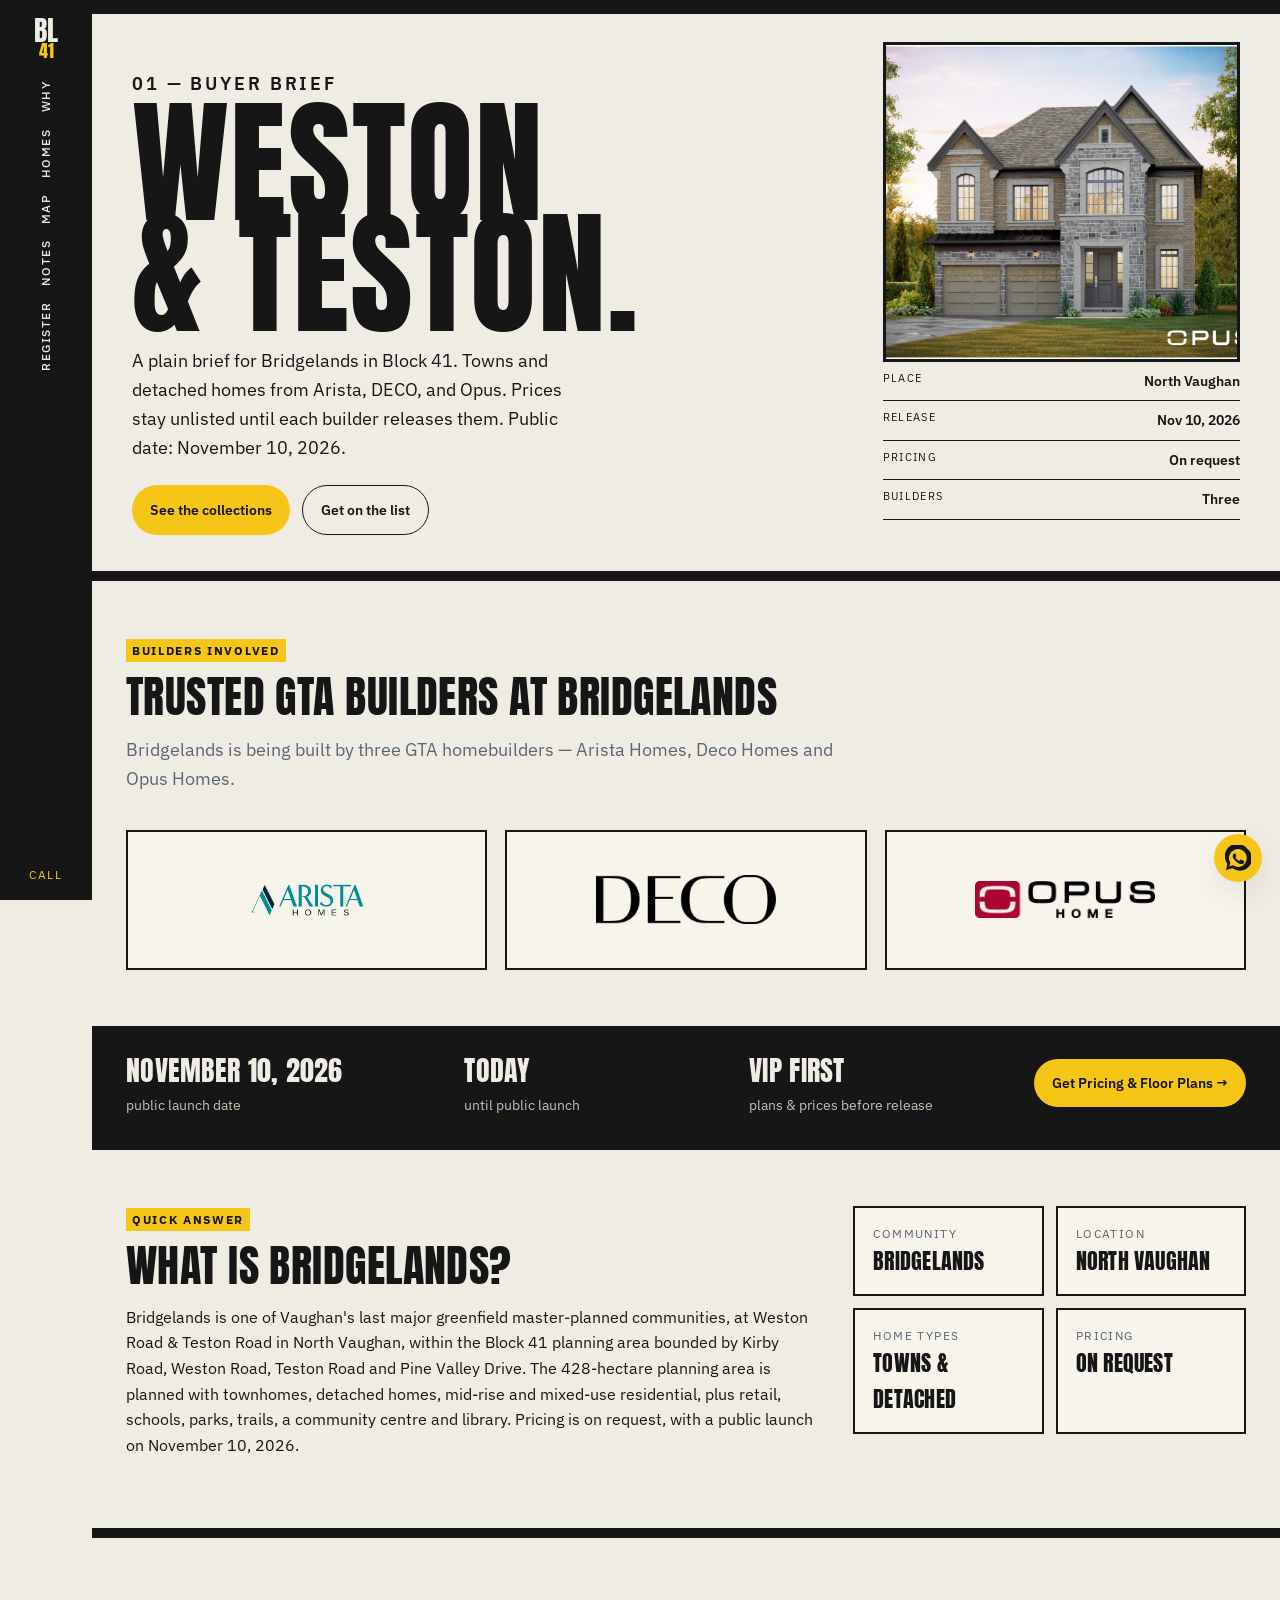
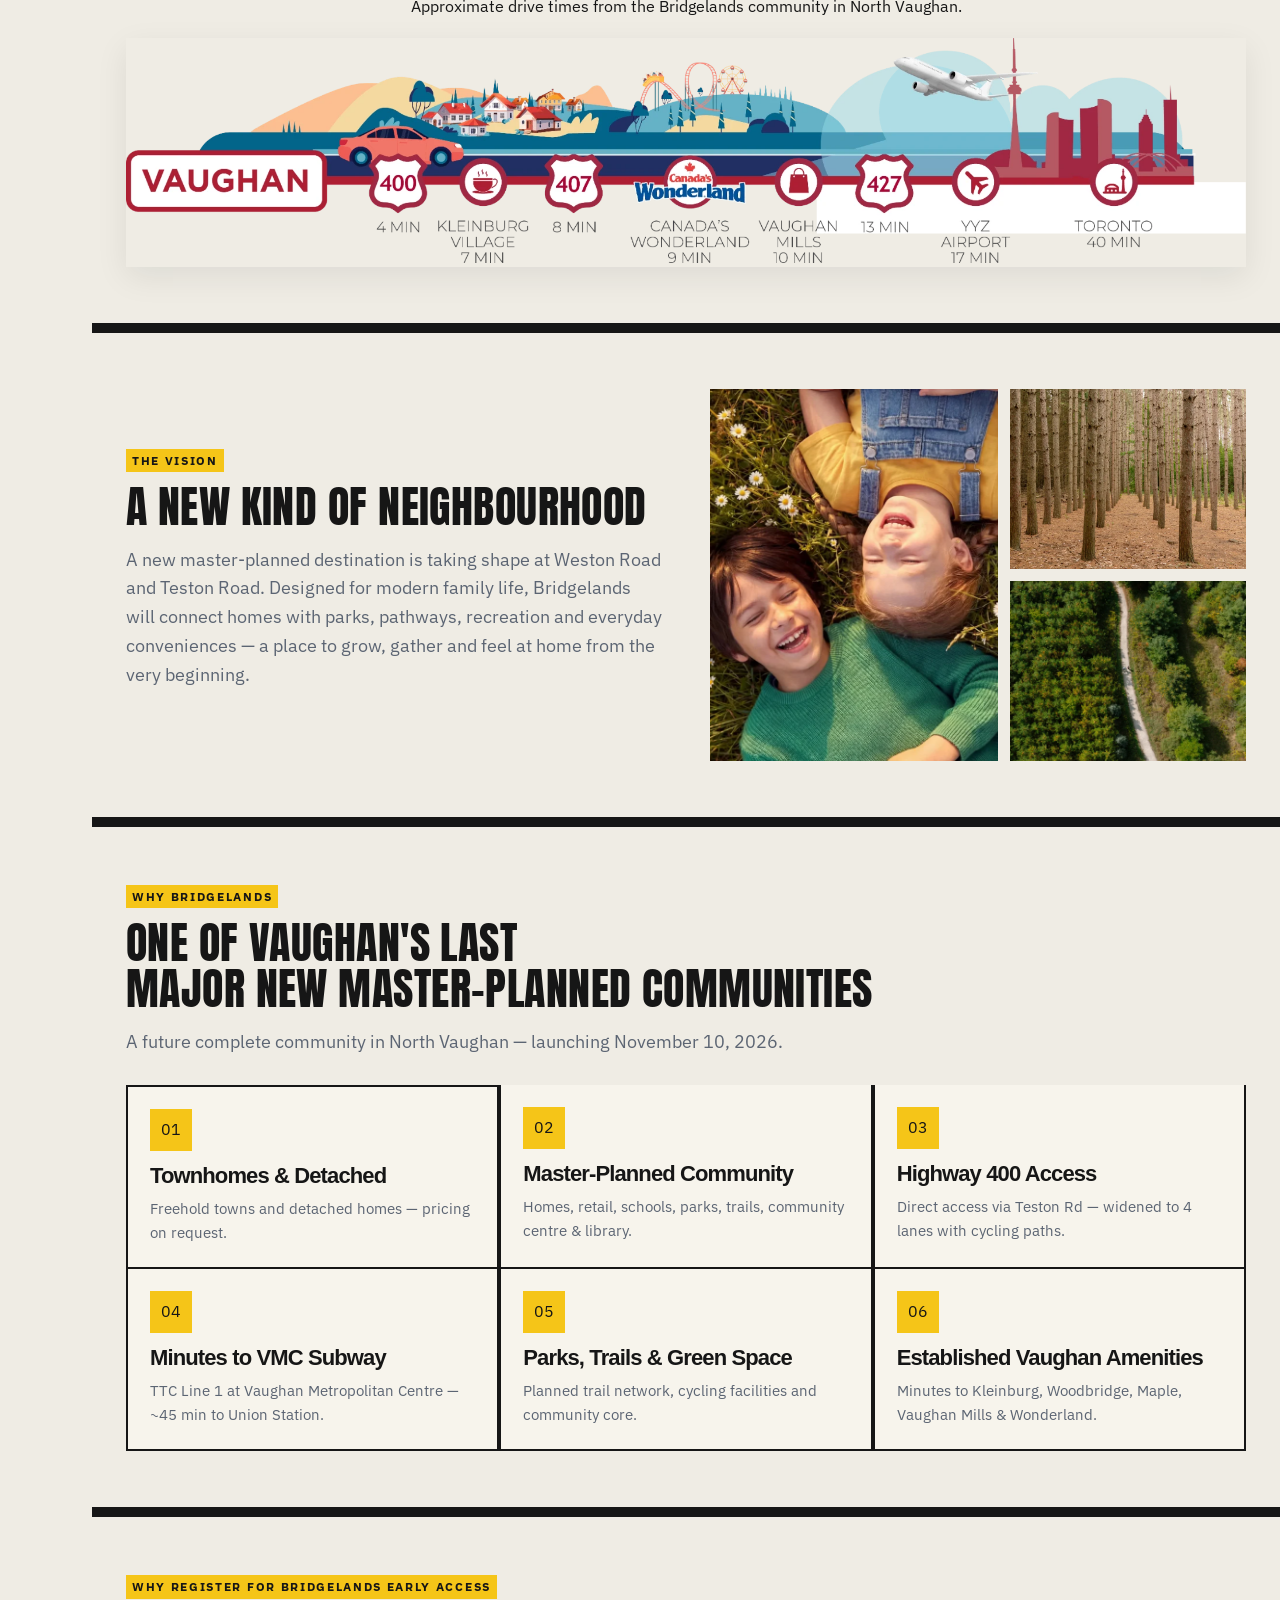
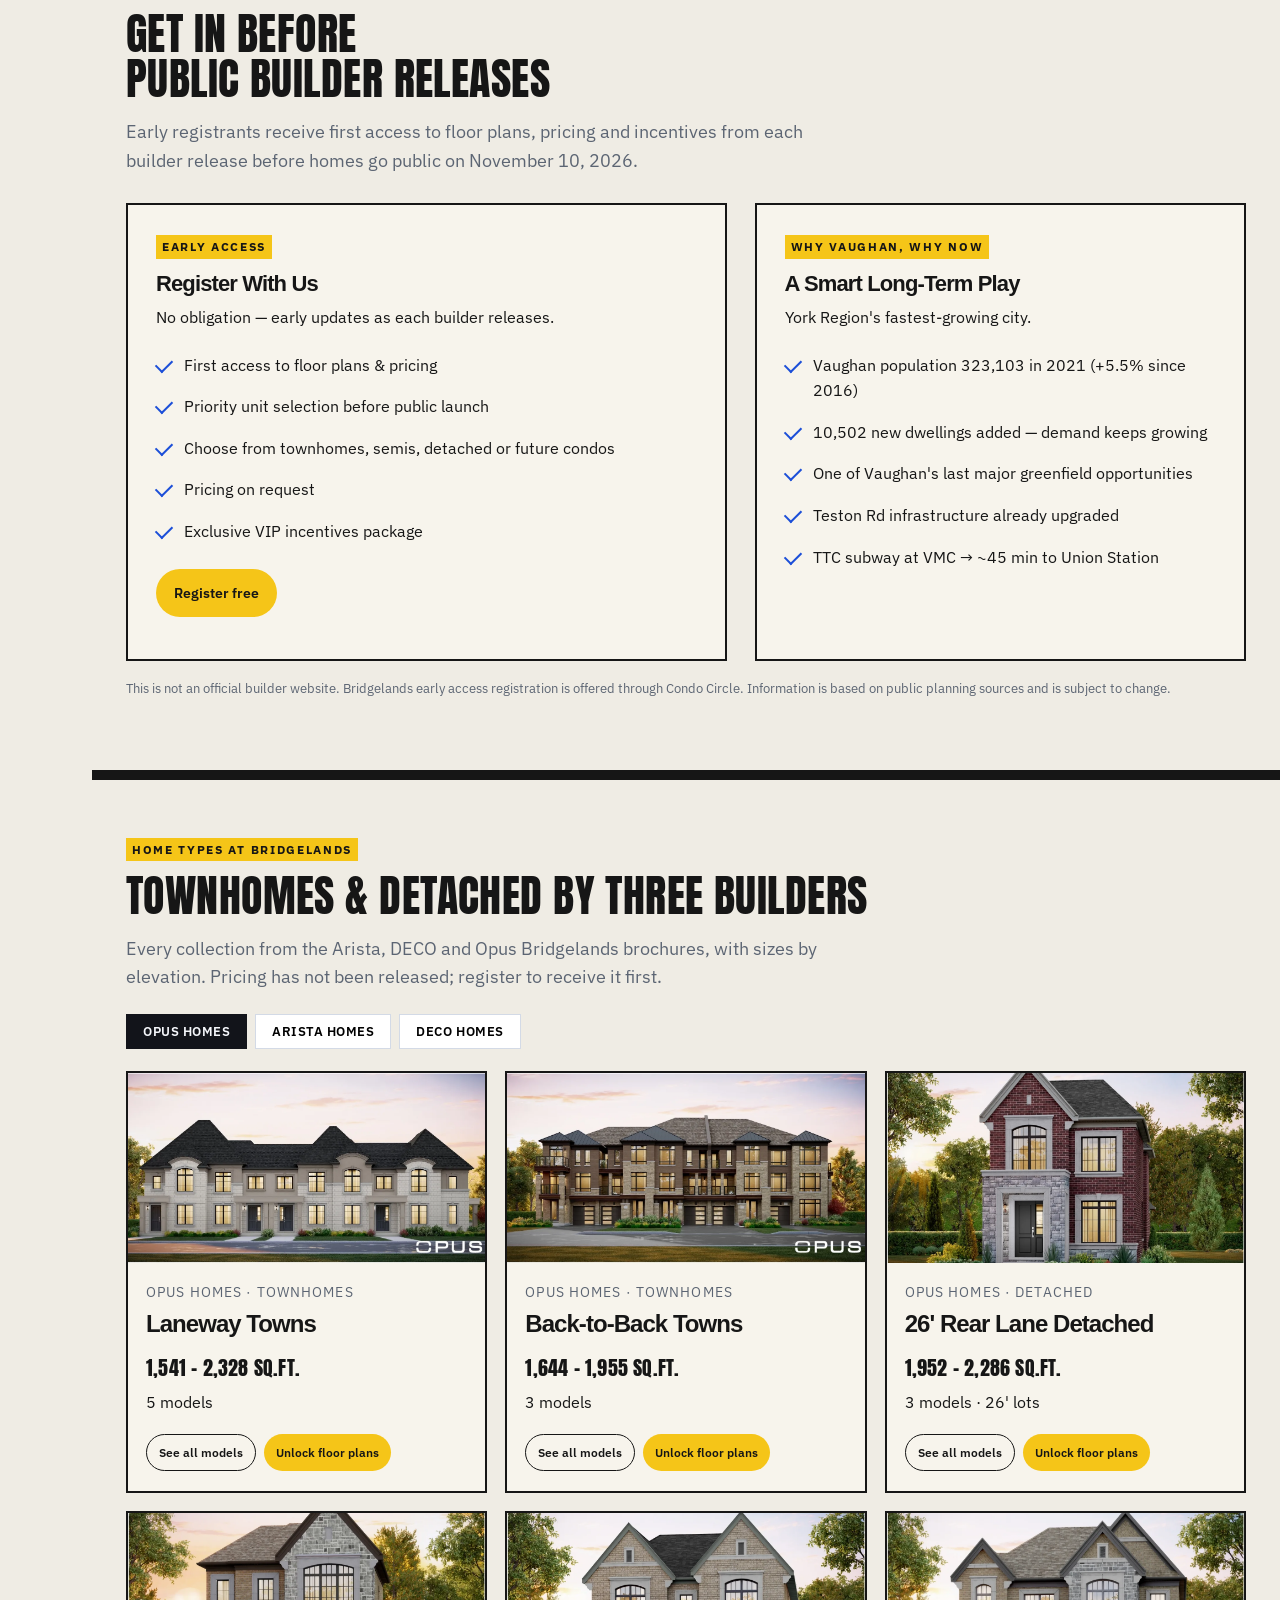
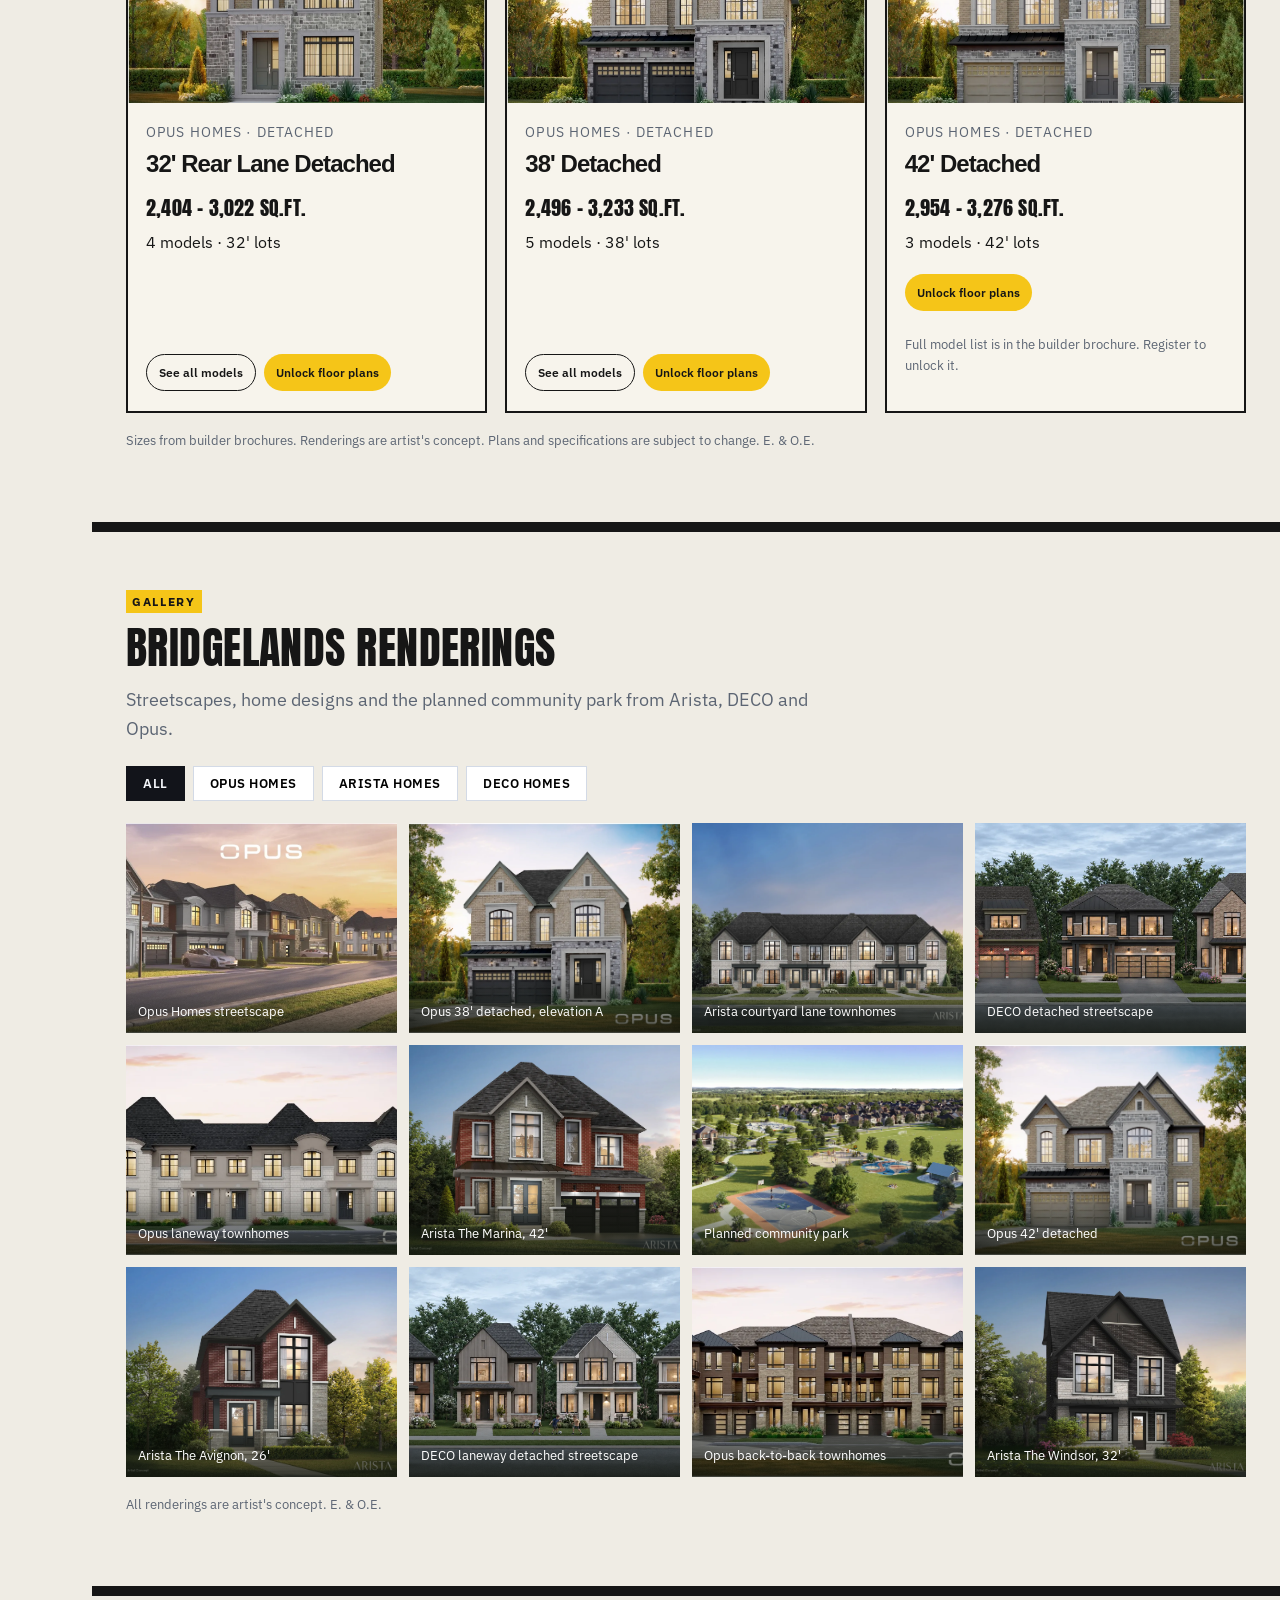
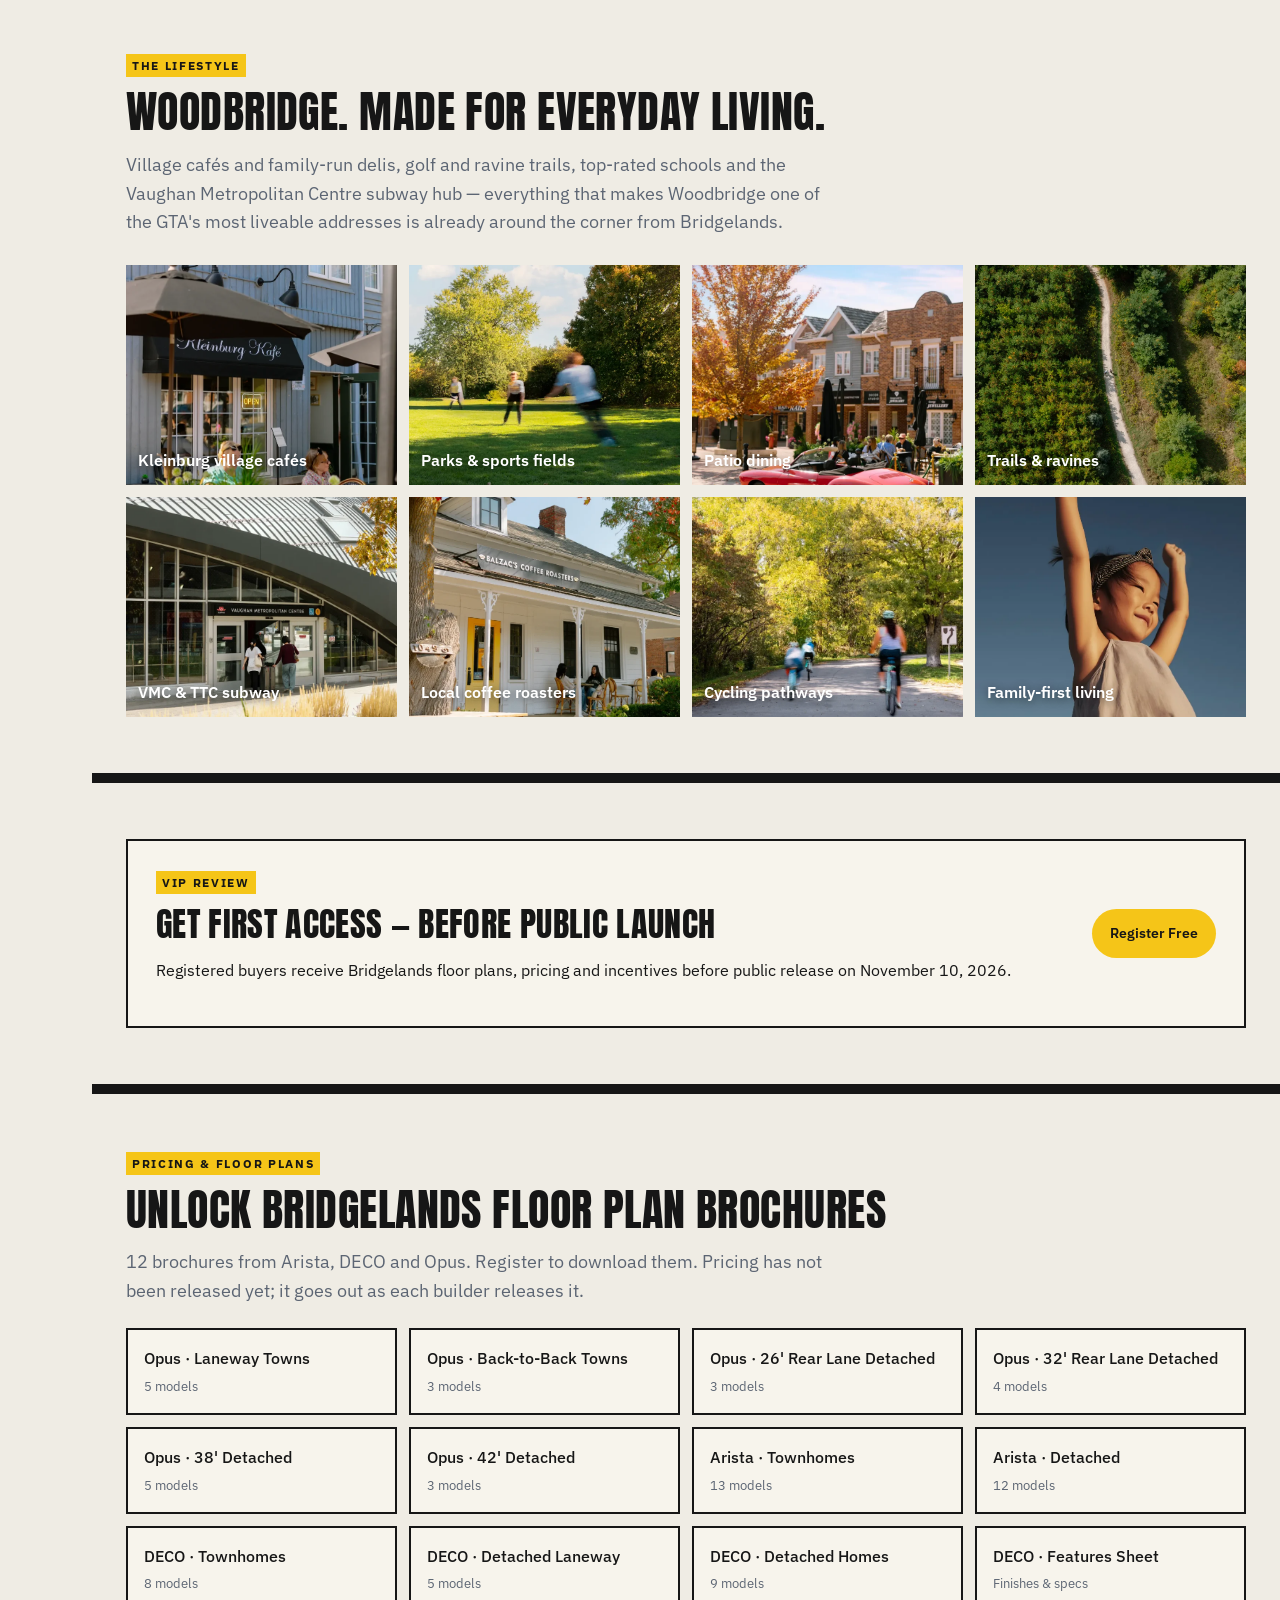
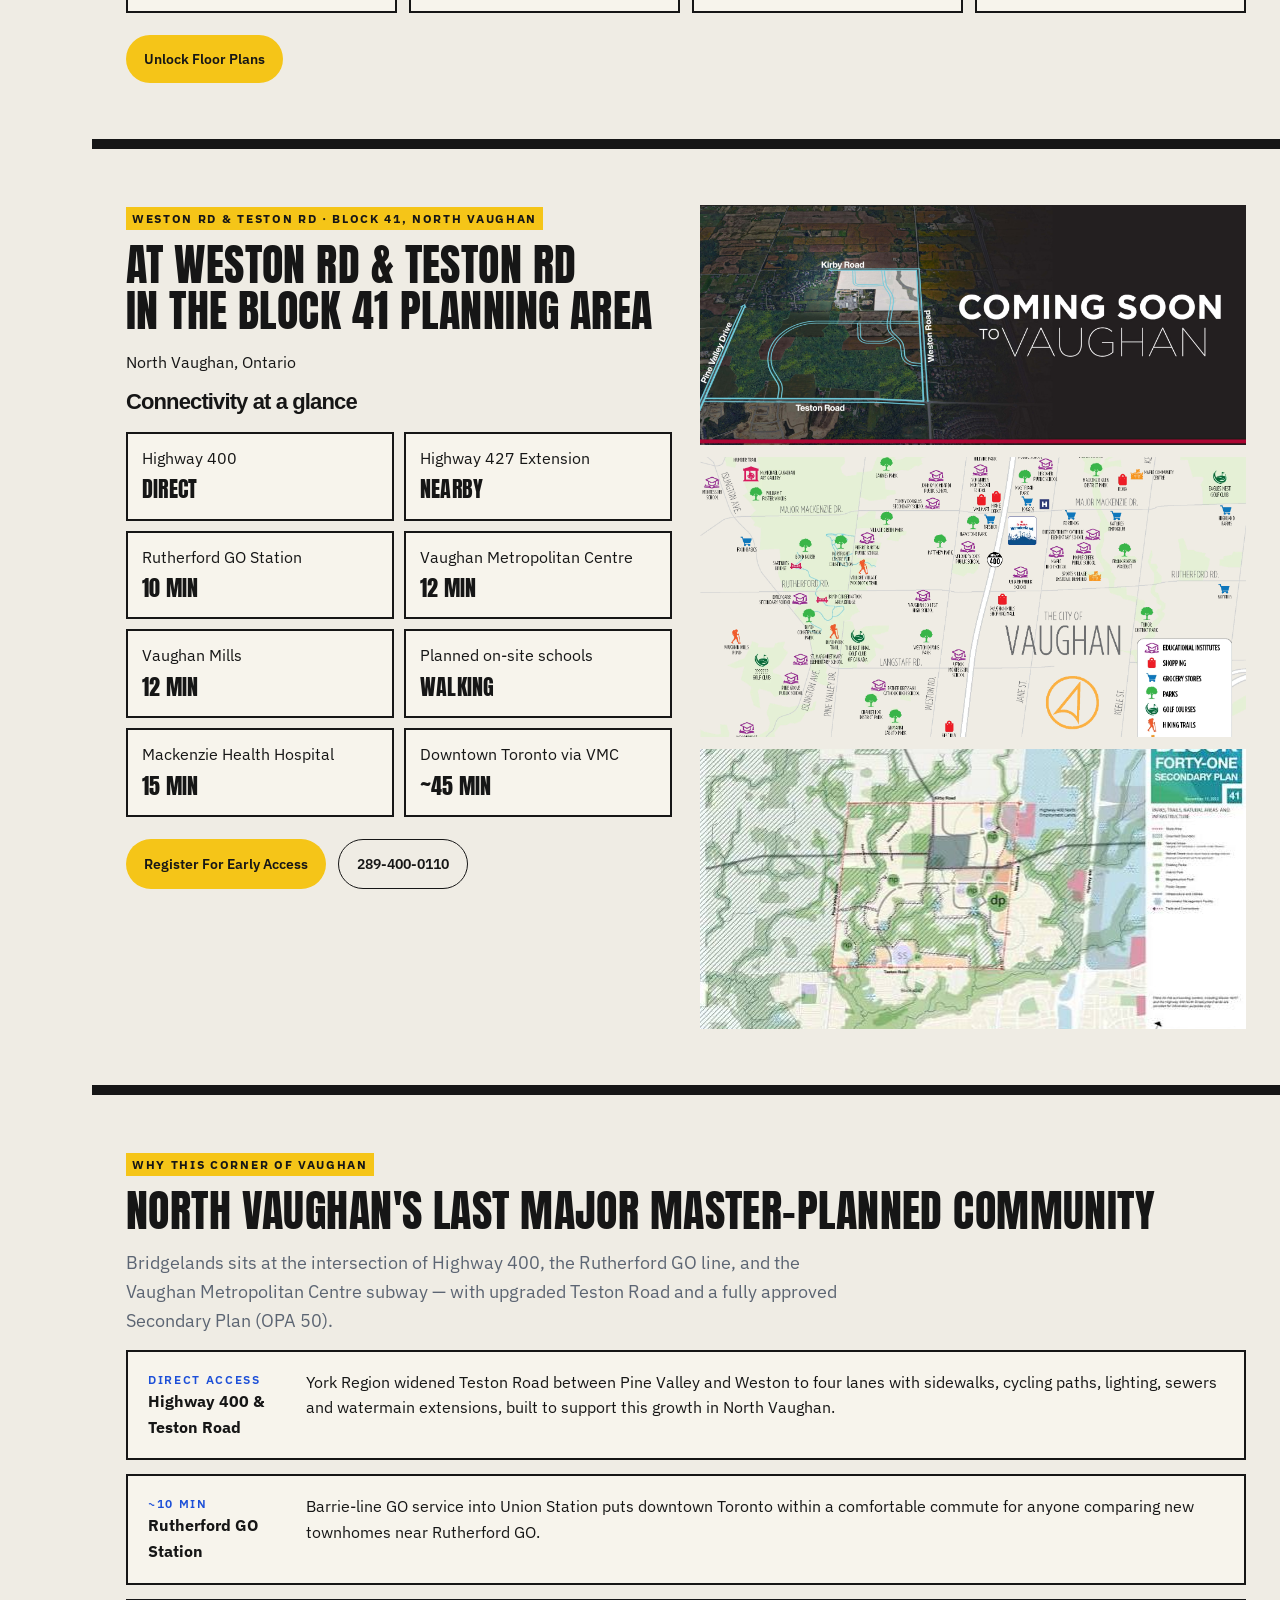
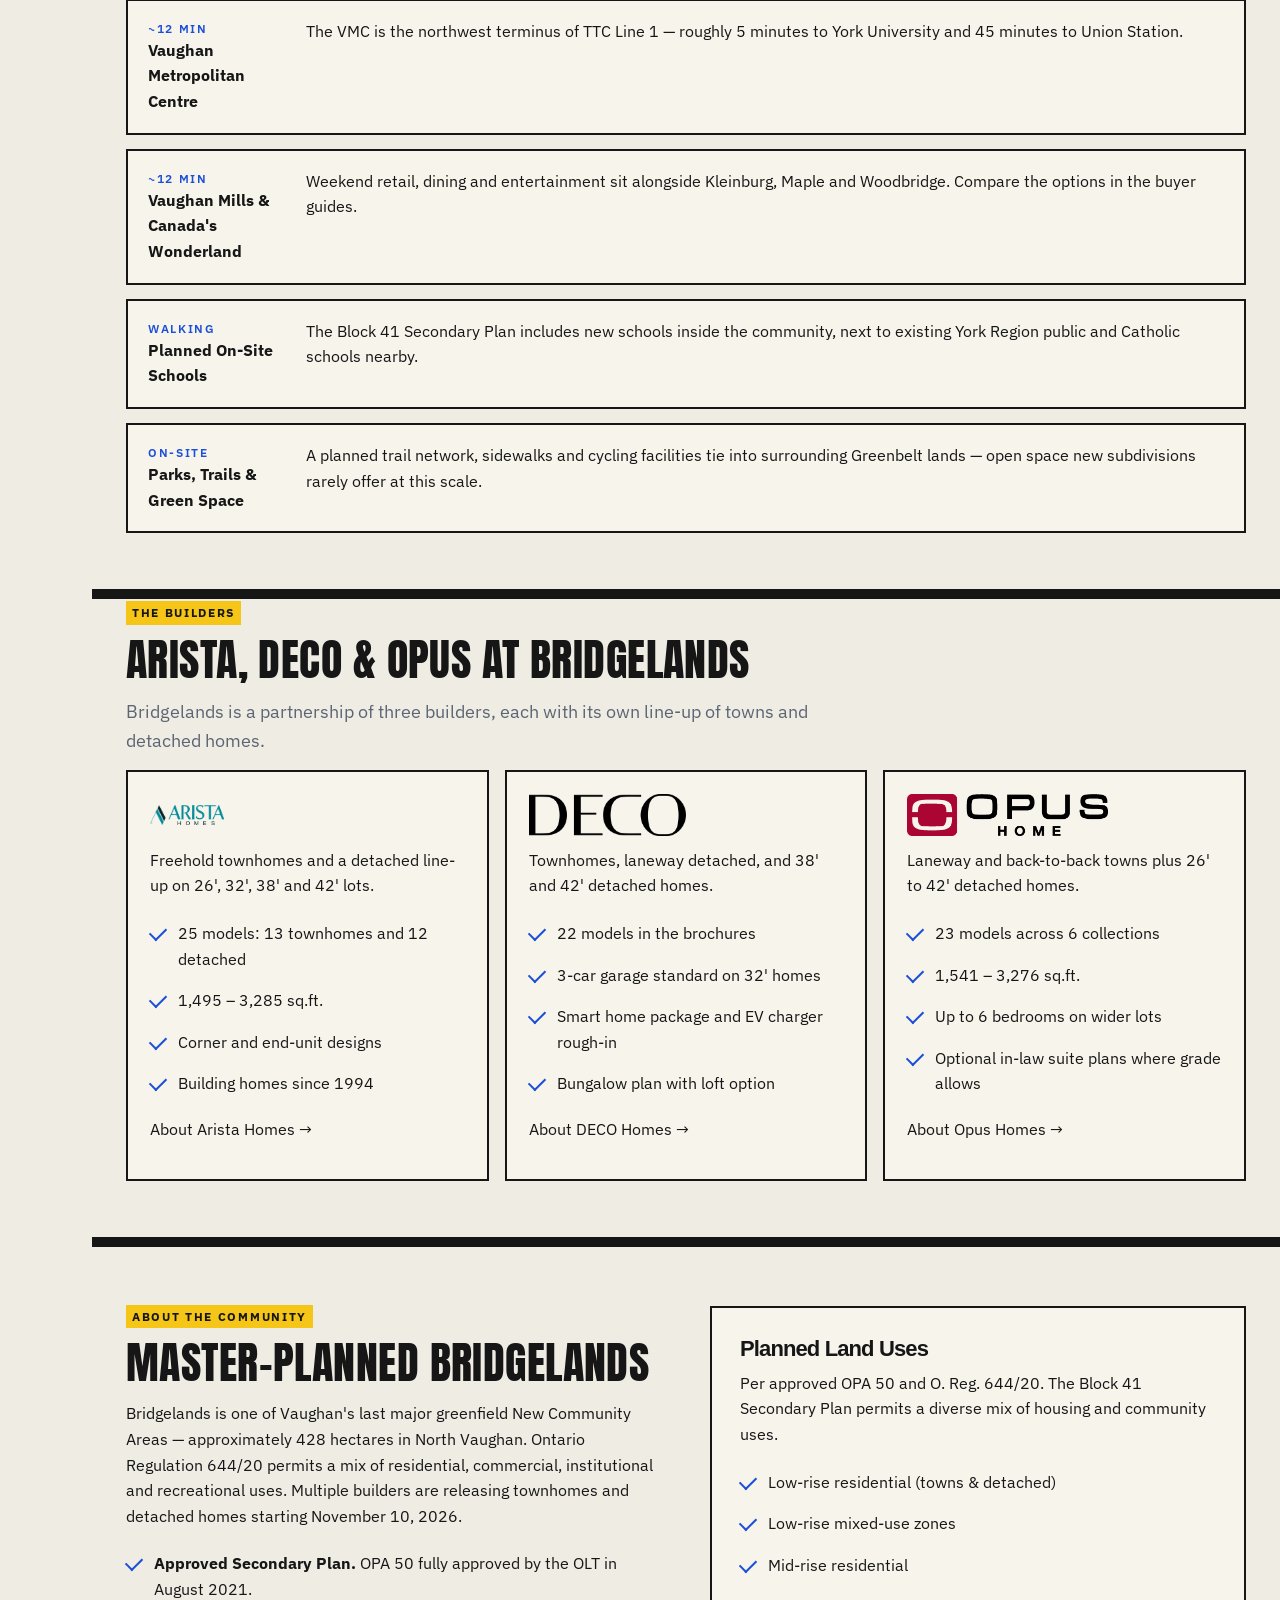
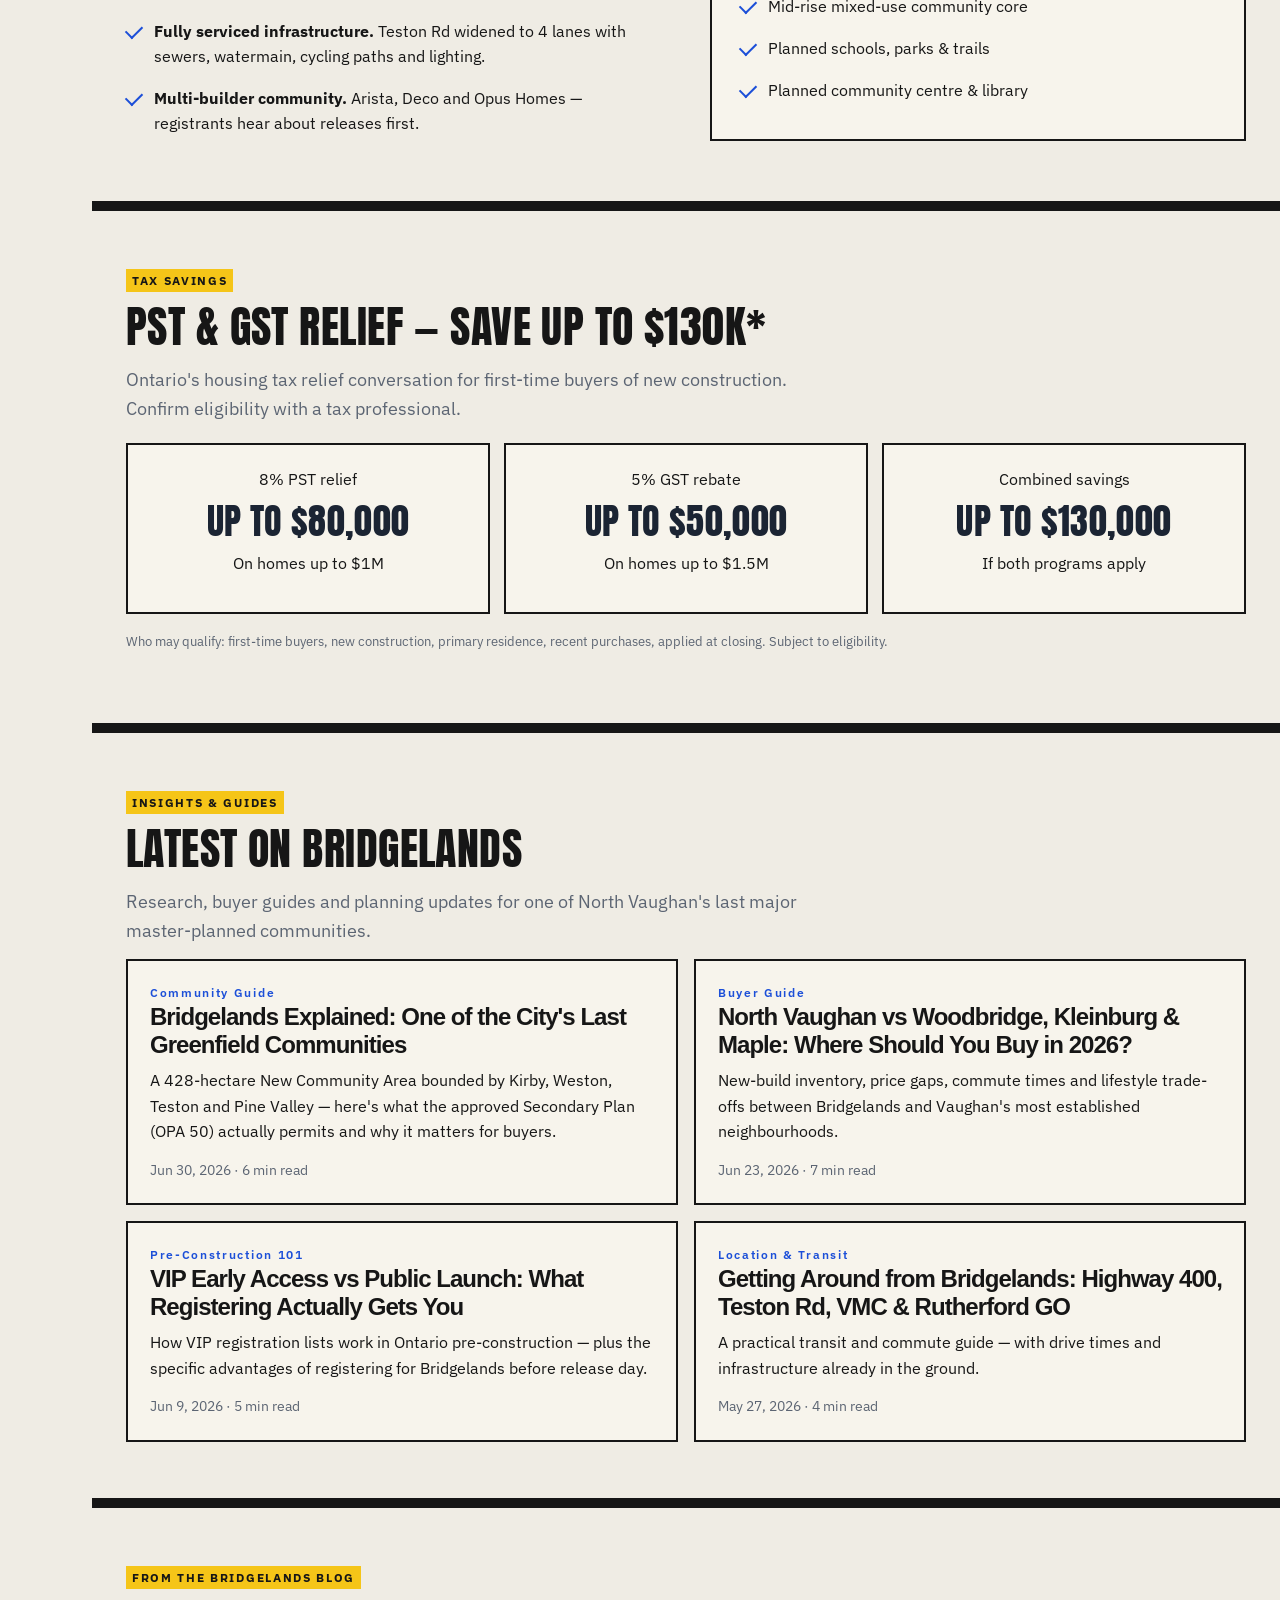
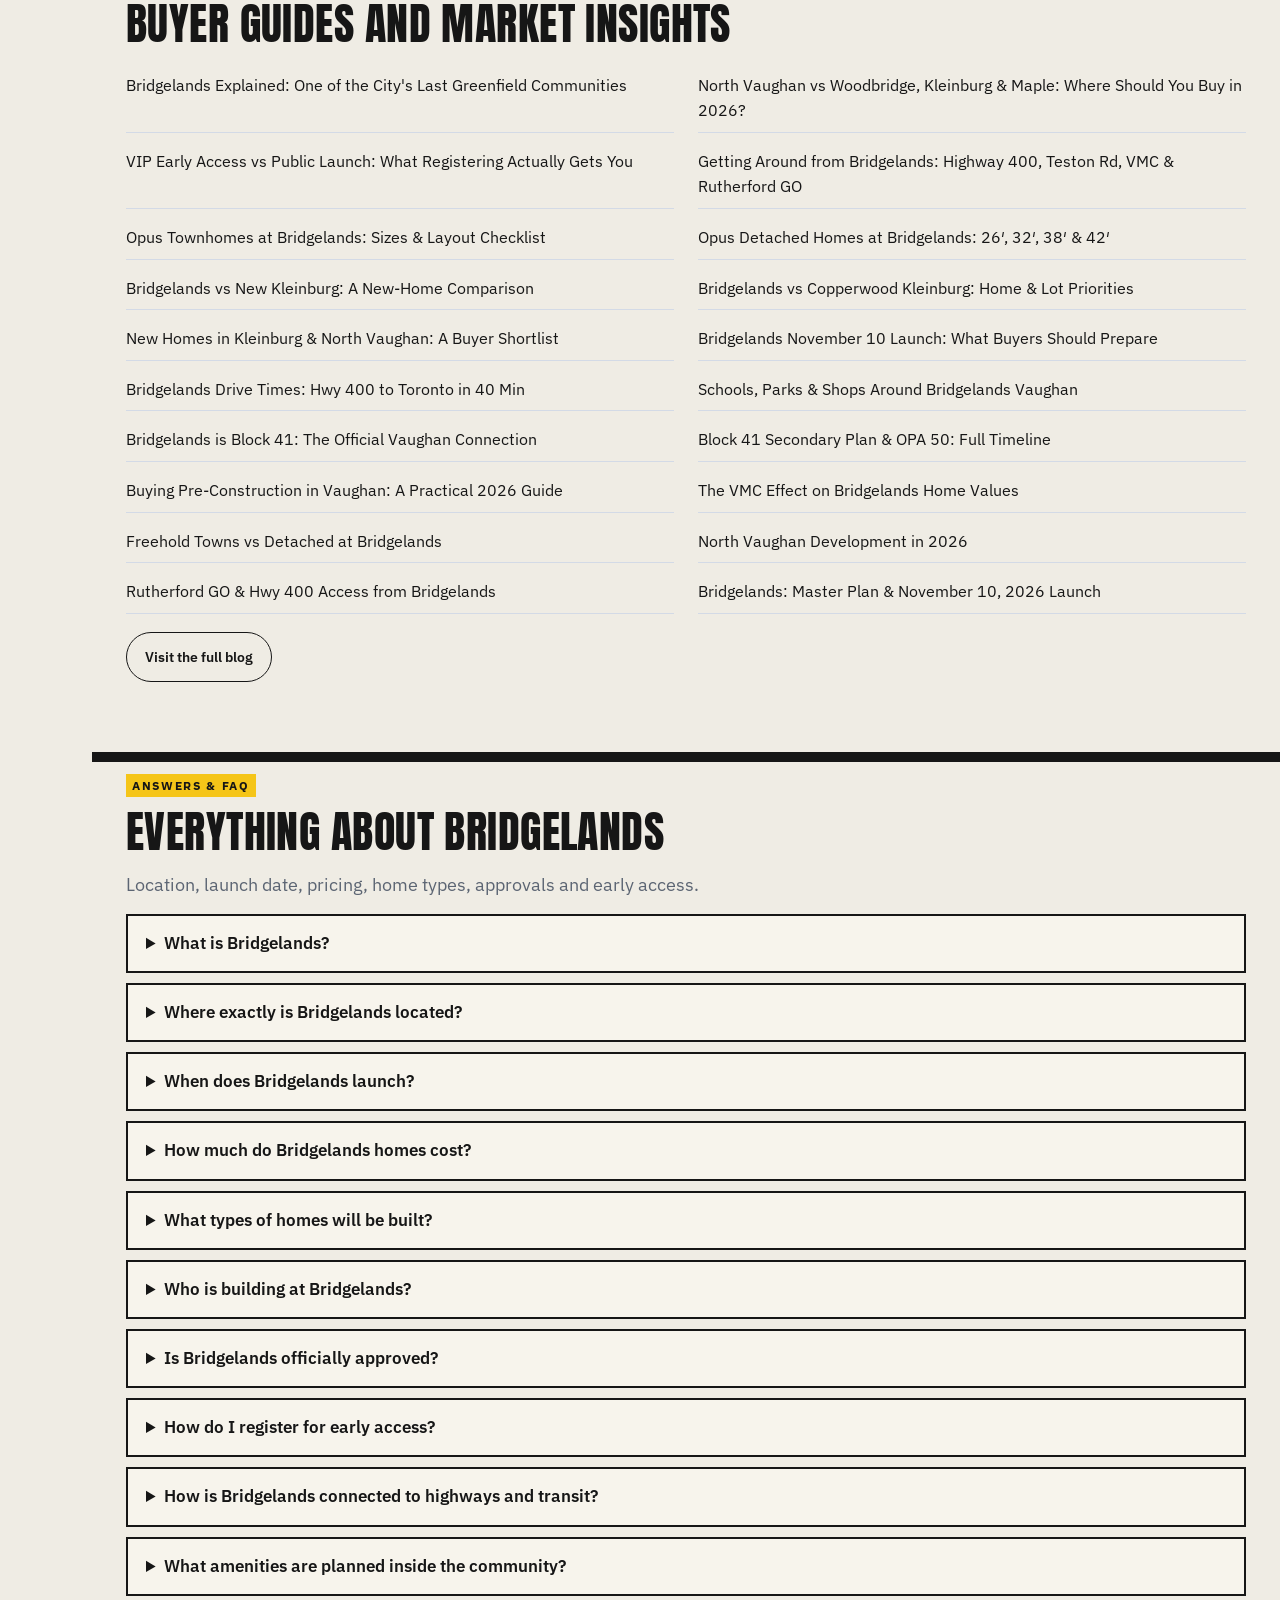
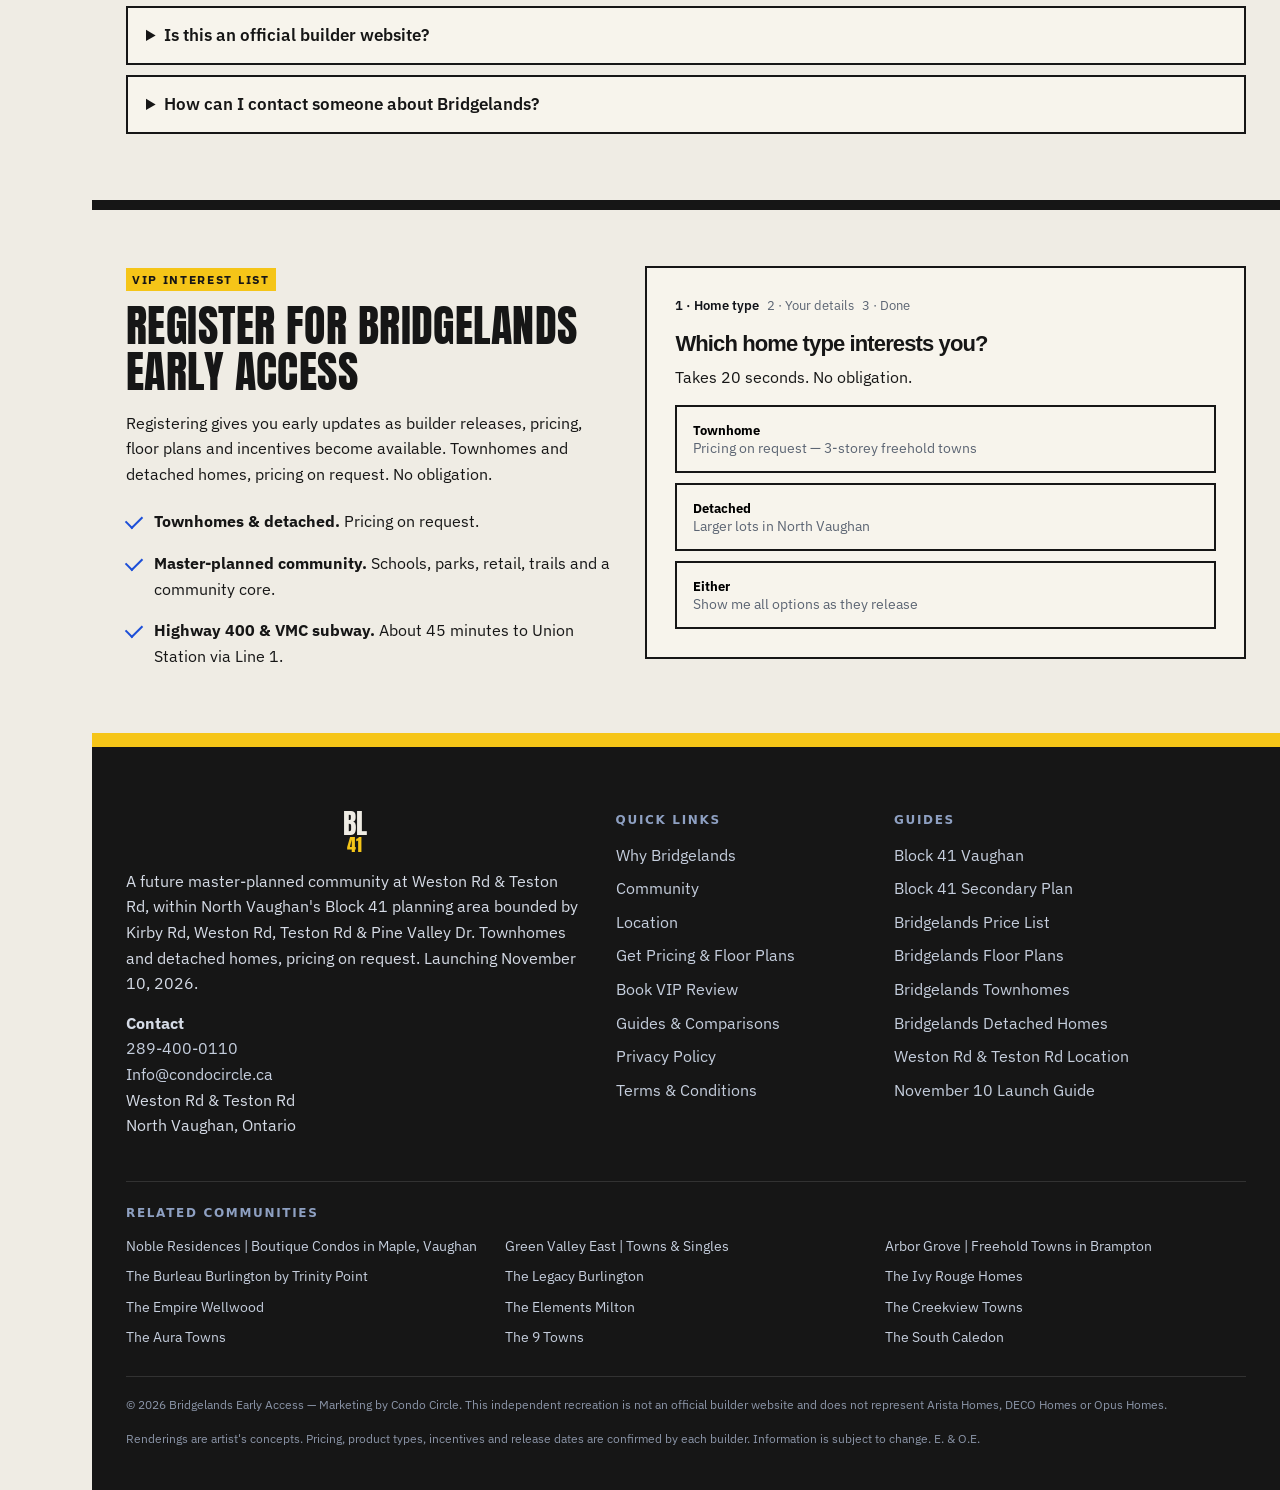
==== commit 1d247879: "Rebuild the page as a buyer brief so it no longer follows the competitor layout. Co-authored-by: Cur" ====
--- a/index.html
+++ b/index.html
@@ -5,43 +5,35 @@
   <meta name="viewport" content="width=device-width, initial-scale=1">
   <title>Bridgelands Early Access — Towns & Detached Homes</title>
   <meta name="description" content="Early access to Bridgelands — one of North Vaughan's last master-planned communities. Towns and detached, pricing on request. November 10, 2026.">
-  <meta name="theme-color" content="#10141c">
+  <meta name="theme-color" content="#161616">
   <link rel="icon" href="images/favicon.svg" type="image/svg+xml">
   <link rel="preconnect" href="https://fonts.googleapis.com">
   <link rel="preconnect" href="https://fonts.gstatic.com" crossorigin>
-  <link href="https://fonts.googleapis.com/css2?family=Outfit:wght@400;500;600;700&family=Syne:wght@600;700;800&display=swap" rel="stylesheet">
+  <link href="https://fonts.googleapis.com/css2?family=Anton&family=IBM+Plex+Sans:wght@400;500;600;700&display=swap" rel="stylesheet">
   <link rel="stylesheet" href="css/styles.css">
 </head>
 <body>
   <div id="chrome-header"></div>
 
-  <section class="hero-split">
-    <div class="wrap hero-grid">
-      <div>
-        <p class="eyebrow">Block 41 · North Vaughan</p>
-        <h1>Towns and detached homes at Weston & Teston.</h1>
-        <p class="lede">Bridgelands is a new master-planned community inside Vaughan’s Block 41. Floor plans and pricing are released by Arista, DECO, and Opus. Public launch is November 10, 2026.</p>
-        <div class="cta-row">
-          <a class="btn btn-coral" href="#downloads">Get pricing & floor plans</a>
-          <a class="btn btn-outline" href="register.html">Book a review</a>
-        </div>
-        <ul class="hero-meta">
-          <li><strong>Nov 10, 2026</strong><span>Public release</span></li>
-          <li><strong>3 builders</strong><span>Arista, DECO, Opus</span></li>
-          <li><strong>On request</strong><span>Current pricing</span></li>
-        </ul>
-      </div>
-      <div class="hero-frame">
-        <img src="images/street.webp" alt="Street of new homes planned at Bridgelands">
-        <div class="hero-note">Artist concept</div>
-      </div>
-    </div>
-    <div class="wrap filmstrip" aria-label="Home designs">
-      <img src="images/opus-lane.webp" alt="Laneway townhomes">
-      <img src="images/opus-38.webp" alt="Detached home">
-      <img src="images/arista-court.webp" alt="Courtyard townhomes">
-      <img src="images/park.webp" alt="Planned community park">
-    </div>
+  <section class="cover">
+    <div class="cover-copy">
+      <p class="cover-index">01 — Buyer brief</p>
+      <h1>Weston<br>&amp; Teston.</h1>
+      <p>A plain brief for Bridgelands in Block 41. Towns and detached homes from Arista, DECO, and Opus. Prices stay unlisted until each builder releases them. Public date: November 10, 2026.</p>
+      <div class="cta-row">
+        <a class="btn btn-coral" href="#home-types">See the collections</a>
+        <a class="btn btn-outline" href="register.html">Get on the list</a>
+      </div>
+    </div>
+    <aside class="cover-side">
+      <img src="images/opus-42.webp" alt="Detached home rendering for Bridgelands">
+      <dl>
+        <div><dt>Place</dt><dd>North Vaughan</dd></div>
+        <div><dt>Release</dt><dd>Nov 10, 2026</dd></div>
+        <div><dt>Pricing</dt><dd>On request</dd></div>
+        <div><dt>Builders</dt><dd>Three</dd></div>
+      </dl>
+    </aside>
   </section>
 
   <section class="section section-cream" id="builders">
--- a/css/styles.css
+++ b/css/styles.css
@@ -526,3 +526,189 @@
   }
   .mosaic { grid-template-rows: 140px 140px; }
 }
+
+/* Dossier layout — a side rail and poster type, not a marketing banner. */
+body.dossier {
+  background: #efece4;
+  color: #161616;
+  padding-left: 92px;
+  font-family: "IBM Plex Sans", sans-serif;
+}
+body.dossier h1,
+body.dossier h2,
+body.dossier .serif,
+body.dossier .size,
+body.dossier .stat strong,
+body.dossier .fact strong,
+body.dossier .connect strong,
+body.dossier .rebate strong {
+  font-family: "Anton", Impact, sans-serif;
+  font-weight: 400;
+  letter-spacing: 0.01em;
+  text-transform: uppercase;
+}
+body.dossier .site-header { position: static; background: transparent; }
+body.dossier .rail {
+  position: fixed;
+  inset: 0 auto 0 0;
+  width: 92px;
+  background: #161616;
+  color: #efece4;
+  display: flex;
+  flex-direction: column;
+  align-items: center;
+  gap: 22px;
+  padding: 18px 0 16px;
+  z-index: 50;
+}
+body.dossier .mark {
+  color: #efece4;
+  font-family: "Anton", sans-serif;
+  font-size: 28px;
+  letter-spacing: 0;
+  line-height: 0.9;
+  text-align: center;
+}
+body.dossier .mark em { display: block; font-style: normal; color: #f5c518; font-size: 18px; }
+body.dossier .rail-links {
+  display: flex;
+  flex-direction: column;
+  align-items: center;
+  gap: 16px;
+  position: static;
+  background: transparent;
+  border: 0;
+  padding: 0;
+}
+body.dossier .rail-links a {
+  color: #efece4;
+  font-size: 12px;
+  letter-spacing: 0.12em;
+  text-transform: uppercase;
+  writing-mode: vertical-rl;
+  transform: rotate(180deg);
+}
+body.dossier .rail-phone {
+  margin-top: auto;
+  color: #f5c518;
+  font-size: 12px;
+  letter-spacing: 0.14em;
+  text-transform: uppercase;
+}
+body.dossier .menu-btn { display: none; border-color: #efece4; }
+body.dossier .menu-btn span,
+body.dossier .menu-btn span:before,
+body.dossier .menu-btn span:after { background: #efece4; }
+
+body.dossier .cover {
+  display: grid;
+  grid-template-columns: 1.4fr 0.7fr;
+  gap: 36px;
+  align-items: start;
+  padding: 42px 40px 36px;
+  background:
+    linear-gradient(#161616, #161616) left top / 100% 14px no-repeat,
+    #efece4;
+}
+body.dossier .cover-copy { min-width: 0; container-type: inline-size; }
+body.dossier .cover-index {
+  margin: 28px 0 8px;
+  font-size: 13px;
+  letter-spacing: 0.16em;
+  text-transform: uppercase;
+  font-weight: 600;
+}
+body.dossier .cover h1 {
+  font-size: clamp(64px, 8vw, 120px);
+  line-height: 0.82;
+  margin: 0 0 18px;
+  max-width: 100%;
+}
+@supports (font-size: 1cqi) {
+  body.dossier .cover h1 { font-size: clamp(64px, 19cqi, 140px); }
+}
+body.dossier .cover-copy p { max-width: 460px; font-size: 18px; }
+body.dossier .cover-side img { width: 100%; height: 320px; object-fit: cover; border: 3px solid #161616; }
+body.dossier .cover-side dl { margin: 0; }
+body.dossier .cover-side dl div {
+  display: flex;
+  justify-content: space-between;
+  gap: 12px;
+  border-bottom: 1px solid #161616;
+  padding: 8px 0;
+  font-size: 14px;
+}
+body.dossier .cover-side dt { letter-spacing: 0.12em; text-transform: uppercase; font-size: 11px; }
+body.dossier .cover-side dd { margin: 0; font-weight: 600; }
+body.dossier .btn { border-radius: 999px; text-transform: none; letter-spacing: 0; font-weight: 600; }
+body.dossier .btn-coral { background: #f5c518; color: #161616; }
+body.dossier .btn-coral:hover { background: #161616; color: #f5c518; }
+body.dossier .btn-outline { border-color: #161616; color: #161616; border-radius: 999px; }
+body.dossier .section,
+body.dossier .section-cream,
+body.dossier .section-deep,
+body.dossier .section-linen,
+body.dossier .section-linen-soft { background: #efece4; }
+body.dossier .section { border-top: 10px solid #161616; padding: 56px 0; }
+body.dossier .center { text-align: left; }
+body.dossier .center .lede,
+body.dossier .center p { margin-left: 0; }
+body.dossier .eyebrow { color: #161616; background: #f5c518; padding: 2px 6px; }
+body.dossier .stats { background: #161616; color: #efece4; border: 0; }
+body.dossier .stat span { color: #c8c2b4; }
+body.dossier .feature,
+body.dossier .panel,
+body.dossier .card,
+body.dossier .post,
+body.dossier .fact,
+body.dossier .brochure,
+body.dossier .faq details,
+body.dossier .builder-detail article,
+body.dossier .deep article,
+body.dossier .connect div,
+body.dossier .rebate article,
+body.dossier .banner,
+body.dossier .choice,
+body.dossier .builder-logos a {
+  border-radius: 0;
+  box-shadow: none;
+  border: 2px solid #161616;
+  background: #f7f4ec;
+}
+body.dossier .feature-grid { gap: 0; }
+body.dossier .feature { border-top: 0; }
+body.dossier .feature:first-child { border-top: 2px solid #161616; }
+body.dossier .icon { background: #f5c518; color: #161616; }
+body.dossier .site-footer { background: #161616; border-top: 14px solid #f5c518; }
+body.dossier .floater { border-radius: 999px; background: #f5c518; color: #161616; }
+
+@media (max-width: 800px) {
+  body.dossier { padding-left: 0; padding-top: 64px; }
+  body.dossier .rail {
+    inset: 0 0 auto 0;
+    width: auto;
+    height: 64px;
+    flex-direction: row;
+    padding: 0 14px;
+    gap: 12px;
+  }
+  body.dossier .mark { font-size: 22px; display: flex; gap: 6px; align-items: baseline; }
+  body.dossier .mark em { display: inline; font-size: 16px; }
+  body.dossier .menu-btn { display: grid; margin-left: auto; }
+  body.dossier .rail-phone { display: none; }
+  body.dossier .rail-links {
+    display: none;
+    position: absolute;
+    top: 64px;
+    left: 0;
+    right: 0;
+    background: #161616;
+    padding: 16px;
+    align-items: flex-start;
+  }
+  body.dossier .rail-links.open { display: flex; }
+  body.dossier .rail-links a { writing-mode: horizontal-tb; transform: none; font-size: 16px; }
+  body.dossier .cover { grid-template-columns: 1fr; min-height: 0; padding: 22px 18px 8px; }
+  body.dossier .cover h1 { font-size: clamp(56px, 18vw, 88px); }
+  body.dossier .cta-row { margin-right: 0; }
+}
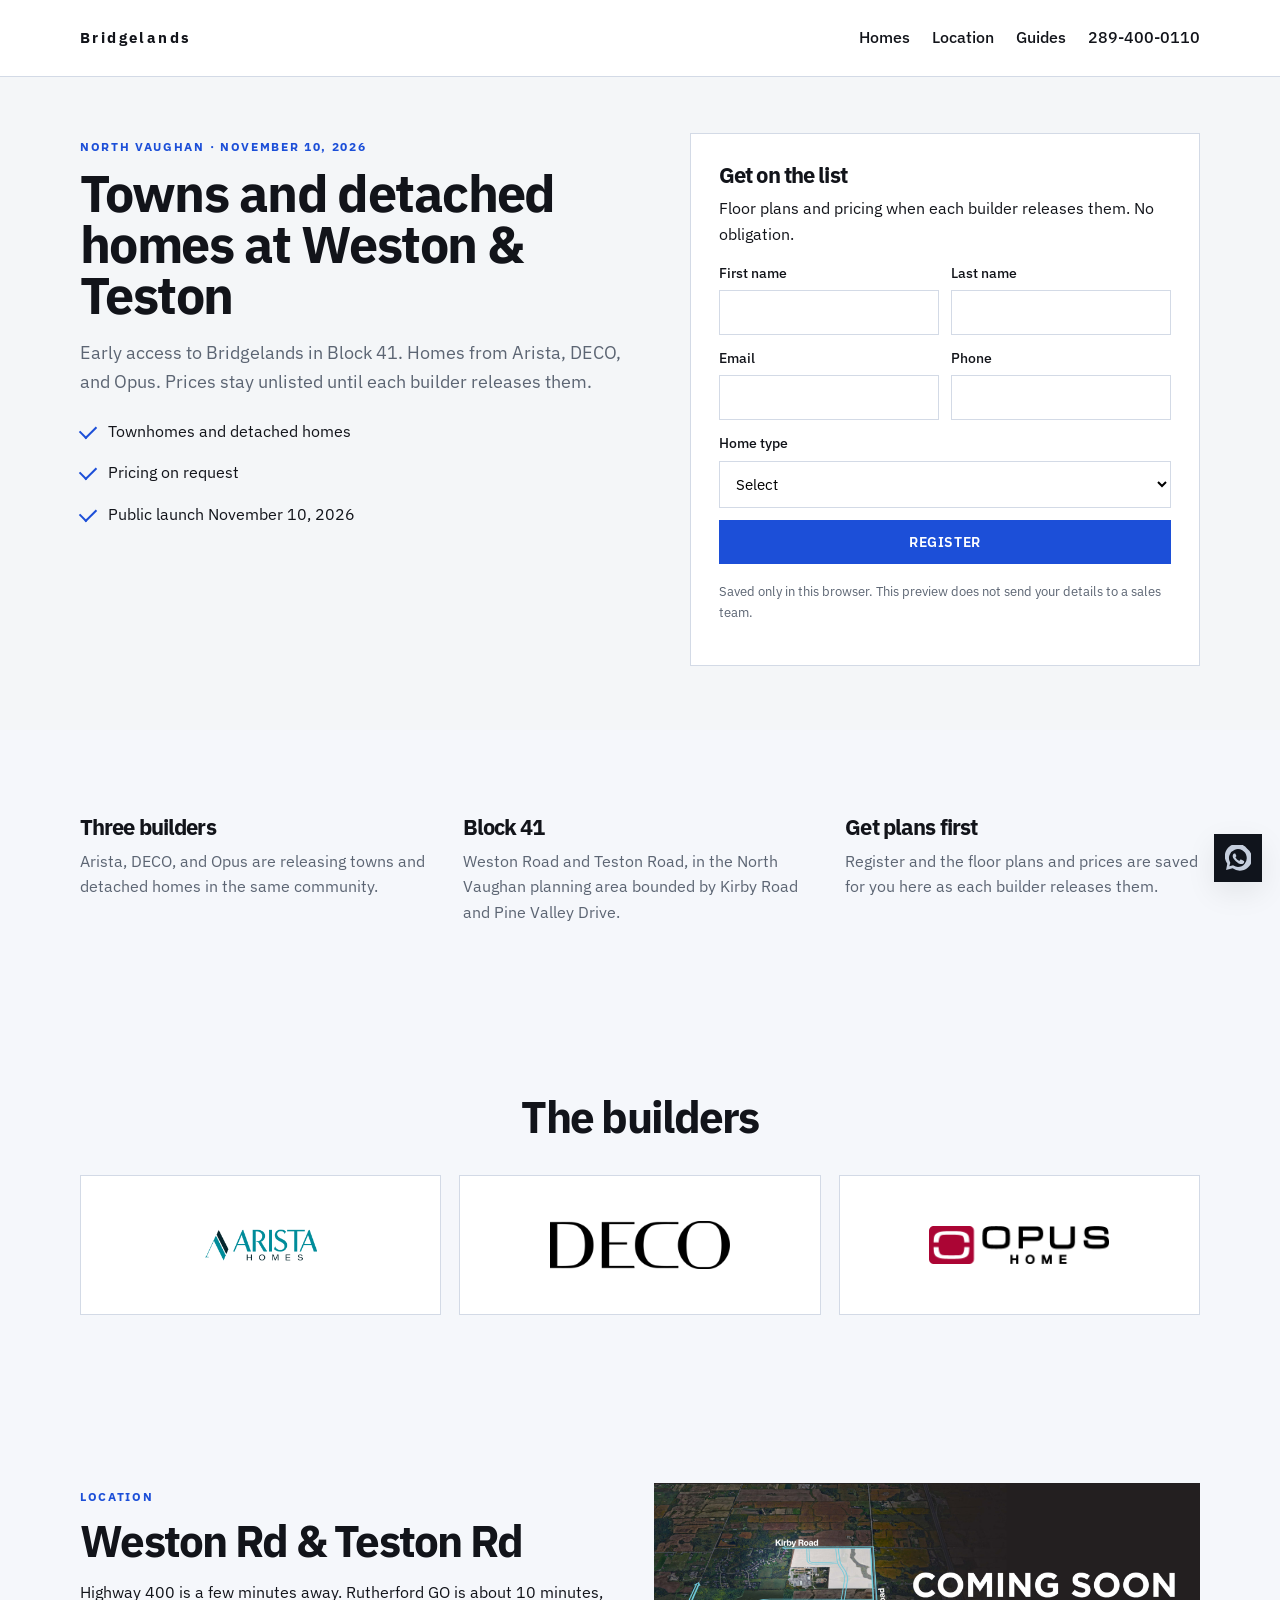
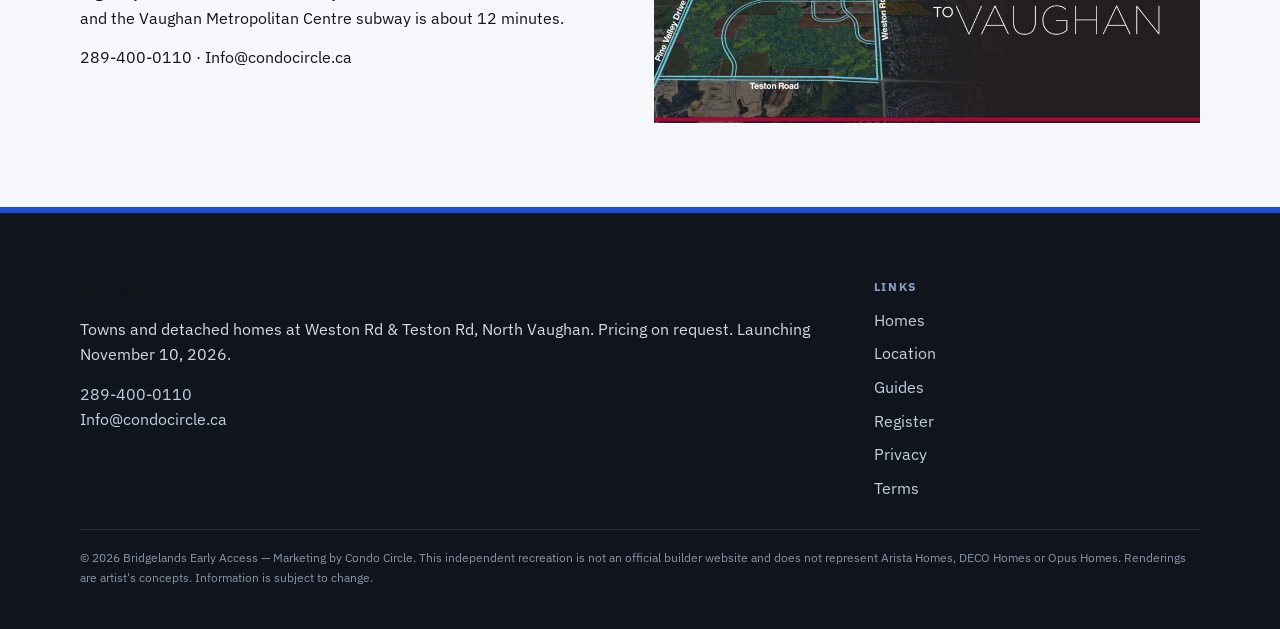
==== commit 0b0b398f: "Simplify the homepage into a landing page with the registration form in the hero. Co-authored-by: Cu" ====
--- a/index.html
+++ b/index.html
@@ -4,396 +4,73 @@
   <meta charset="utf-8">
   <meta name="viewport" content="width=device-width, initial-scale=1">
   <title>Bridgelands Early Access — Towns & Detached Homes</title>
-  <meta name="description" content="Early access to Bridgelands — one of North Vaughan's last master-planned communities. Towns and detached, pricing on request. November 10, 2026.">
+  <meta name="description" content="Early access to Bridgelands — towns and detached homes in North Vaughan. Pricing on request. November 10, 2026.">
   <meta name="theme-color" content="#161616">
   <link rel="icon" href="images/favicon.svg" type="image/svg+xml">
   <link rel="preconnect" href="https://fonts.googleapis.com">
   <link rel="preconnect" href="https://fonts.gstatic.com" crossorigin>
-  <link href="https://fonts.googleapis.com/css2?family=Anton&family=IBM+Plex+Sans:wght@400;500;600;700&display=swap" rel="stylesheet">
+  <link href="https://fonts.googleapis.com/css2?family=IBM+Plex+Sans:wght@400;500;600;700&display=swap" rel="stylesheet">
   <link rel="stylesheet" href="css/styles.css">
 </head>
 <body>
   <div id="chrome-header"></div>
 
-  <section class="cover">
-    <div class="cover-copy">
-      <p class="cover-index">01 — Buyer brief</p>
-      <h1>Weston<br>&amp; Teston.</h1>
-      <p>A plain brief for Bridgelands in Block 41. Towns and detached homes from Arista, DECO, and Opus. Prices stay unlisted until each builder releases them. Public date: November 10, 2026.</p>
-      <div class="cta-row">
-        <a class="btn btn-coral" href="#home-types">See the collections</a>
-        <a class="btn btn-outline" href="register.html">Get on the list</a>
+  <section class="landing-hero">
+    <div class="wrap landing-grid">
+      <div>
+        <p class="eyebrow">North Vaughan · November 10, 2026</p>
+        <h1>Towns and detached homes at Weston &amp; Teston</h1>
+        <p class="lede">Early access to Bridgelands in Block 41. Homes from Arista, DECO, and Opus. Prices stay unlisted until each builder releases them.</p>
+        <ul class="check-list">
+          <li>Townhomes and detached homes</li>
+          <li>Pricing on request</li>
+          <li>Public launch November 10, 2026</li>
+        </ul>
       </div>
+      <div class="panel" id="hero-form"></div>
     </div>
-    <aside class="cover-side">
-      <img src="images/opus-42.webp" alt="Detached home rendering for Bridgelands">
-      <dl>
-        <div><dt>Place</dt><dd>North Vaughan</dd></div>
-        <div><dt>Release</dt><dd>Nov 10, 2026</dd></div>
-        <div><dt>Pricing</dt><dd>On request</dd></div>
-        <div><dt>Builders</dt><dd>Three</dd></div>
-      </dl>
-    </aside>
+  </section>
+
+  <section class="section" id="homes">
+    <div class="wrap points">
+      <article>
+        <h3>Three builders</h3>
+        <p>Arista, DECO, and Opus are releasing towns and detached homes in the same community.</p>
+      </article>
+      <article>
+        <h3>Block 41</h3>
+        <p>Weston Road and Teston Road, in the North Vaughan planning area bounded by Kirby Road and Pine Valley Drive.</p>
+      </article>
+      <article>
+        <h3>Get plans first</h3>
+        <p>Register and the floor plans and prices are saved for you here as each builder releases them.</p>
+      </article>
+    </div>
   </section>
 
   <section class="section section-cream" id="builders">
     <div class="wrap center">
-      <p class="eyebrow">Builders involved</p>
-      <h2>Trusted GTA Builders at Bridgelands</h2>
-      <p class="lede">Bridgelands is being built by three GTA homebuilders — Arista Homes, Deco Homes and Opus Homes.</p>
+      <h2>The builders</h2>
       <div class="builder-logos">
-        <a href="#home-types"><img src="images/arista.png" alt="Arista Homes"></a>
-        <a href="#home-types"><img src="images/deco.png" alt="Deco Homes"></a>
-        <a href="#home-types"><img src="images/opus.png" alt="Opus Homes"></a>
+        <a href="#homes"><img src="images/arista.png" alt="Arista Homes"></a>
+        <a href="#homes"><img src="images/deco.png" alt="Deco Homes"></a>
+        <a href="#homes"><img src="images/opus.png" alt="Opus Homes"></a>
       </div>
     </div>
   </section>
 
-  <section class="stats">
-    <div class="wrap stats-grid">
-      <div class="stat"><strong>November 10, 2026</strong><span>public launch date</span></div>
-      <div class="stat"><strong id="countdown">—</strong><span>until public launch</span></div>
-      <div class="stat"><strong>VIP first</strong><span>plans & prices before release</span></div>
-      <a class="btn btn-coral" href="#downloads">Get Pricing & Floor Plans →</a>
+  <section class="section" id="location">
+    <div class="wrap loc-grid">
+      <div>
+        <p class="eyebrow">Location</p>
+        <h2>Weston Rd &amp; Teston Rd</h2>
+        <p>Highway 400 is a few minutes away. Rutherford GO is about 10 minutes, and the Vaughan Metropolitan Centre subway is about 12 minutes.</p>
+        <p><a href="tel:+12894000110">289-400-0110</a> · <a href="mailto:Info@condocircle.ca">Info@condocircle.ca</a></p>
+      </div>
+      <img src="images/map.jpg" alt="Bridgelands site map at Kirby, Weston, Teston and Pine Valley">
     </div>
   </section>
 
-  <section class="section section-linen-soft">
-    <div class="wrap quick">
-      <div>
-        <p class="eyebrow">Quick answer</p>
-        <h2>What is Bridgelands?</h2>
-        <p>Bridgelands is one of Vaughan's last major greenfield master-planned communities, at Weston Road & Teston Road in North Vaughan, within the Block 41 planning area bounded by Kirby Road, Weston Road, Teston Road and Pine Valley Drive. The 428-hectare planning area is planned with townhomes, detached homes, mid-rise and mixed-use residential, plus retail, schools, parks, trails, a community centre and library. Pricing is on request, with a public launch on November 10, 2026.</p>
-      </div>
-      <div class="facts">
-        <div class="fact"><span>Community</span><strong>Bridgelands</strong></div>
-        <div class="fact"><span>Location</span><strong>North Vaughan</strong></div>
-        <div class="fact"><span>Home types</span><strong>Towns & Detached</strong></div>
-        <div class="fact"><span>Pricing</span><strong>On request</strong></div>
-      </div>
-    </div>
-  </section>
-
-  <section class="section section-cream travel">
-    <div class="wrap">
-      <p>Approximate drive times from the Bridgelands community in North Vaughan.</p>
-      <img src="images/travel.png" alt="Travel times from Bridgelands Vaughan — Highway 400 4 min, Kleinburg Village 7 min, Highway 407 8 min, Canada's Wonderland 9 min, Vaughan Mills 10 min, Highway 427 13 min, Pearson 17 min, Toronto 40 min">
-    </div>
-  </section>
-
-  <section class="section section-deep" id="vision">
-    <div class="wrap split">
-      <div>
-        <p class="eyebrow">The vision</p>
-        <h2>A New Kind of Neighbourhood</h2>
-        <p class="lede">A new master-planned destination is taking shape at Weston Road and Teston Road. Designed for modern family life, Bridgelands will connect homes with parks, pathways, recreation and everyday conveniences — a place to grow, gather and feel at home from the very beginning.</p>
-      </div>
-      <div class="mosaic">
-        <img src="images/meadow.webp" alt="Children in a meadow near Bridgelands">
-        <img src="images/forest.webp" alt="Forest and green space surrounding Bridgelands">
-        <img src="images/life-trail.webp" alt="Aerial view of trails near Bridgelands">
-      </div>
-    </div>
-  </section>
-
-  <section class="section section-cream" id="features">
-    <div class="wrap">
-      <p class="eyebrow">Why Bridgelands</p>
-      <h2>One of Vaughan's Last<br>Major New Master-Planned Communities</h2>
-      <p class="lede">A future complete community in North Vaughan — launching November 10, 2026.</p>
-      <div class="feature-grid">
-        <a class="feature" href="#home-types"><div class="icon">01</div><h3>Townhomes & Detached</h3><p>Freehold towns and detached homes — pricing on request.</p></a>
-        <a class="feature" href="#builder"><div class="icon">02</div><h3>Master-Planned Community</h3><p>Homes, retail, schools, parks, trails, community centre & library.</p></a>
-        <a class="feature" href="#location"><div class="icon">03</div><h3>Highway 400 Access</h3><p>Direct access via Teston Rd — widened to 4 lanes with cycling paths.</p></a>
-        <a class="feature" href="#location"><div class="icon">04</div><h3>Minutes to VMC Subway</h3><p>TTC Line 1 at Vaughan Metropolitan Centre — ~45 min to Union Station.</p></a>
-        <a class="feature" href="#lifestyle"><div class="icon">05</div><h3>Parks, Trails & Green Space</h3><p>Planned trail network, cycling facilities and community core.</p></a>
-        <a class="feature" href="#lifestyle"><div class="icon">06</div><h3>Established Vaughan Amenities</h3><p>Minutes to Kleinburg, Woodbridge, Maple, Vaughan Mills & Wonderland.</p></a>
-      </div>
-    </div>
-  </section>
-
-  <section class="section section-linen" id="why-register-here">
-    <div class="wrap">
-      <p class="eyebrow">Why register for Bridgelands early access</p>
-      <h2>Get In Before<br>Public Builder Releases</h2>
-      <p class="lede">Early registrants receive first access to floor plans, pricing and incentives from each builder release before homes go public on November 10, 2026.</p>
-      <div class="two-col" style="margin-top:28px">
-        <article class="panel">
-          <p class="eyebrow">Early access</p>
-          <h3>Register With Us</h3>
-          <p>No obligation — early updates as each builder releases.</p>
-          <ul class="check-list">
-            <li>First access to floor plans & pricing</li>
-            <li>Priority unit selection before public launch</li>
-            <li>Choose from townhomes, semis, detached or future condos</li>
-            <li>Pricing on request</li>
-            <li>Exclusive VIP incentives package</li>
-          </ul>
-          <p style="margin-top:16px"><a class="btn btn-coral" href="register.html">Register free</a></p>
-        </article>
-        <article class="panel">
-          <p class="eyebrow">Why Vaughan, why now</p>
-          <h3>A Smart Long-Term Play</h3>
-          <p>York Region's fastest-growing city.</p>
-          <ul class="check-list">
-            <li>Vaughan population 323,103 in 2021 (+5.5% since 2016)</li>
-            <li>10,502 new dwellings added — demand keeps growing</li>
-            <li>One of Vaughan's last major greenfield opportunities</li>
-            <li>Teston Rd infrastructure already upgraded</li>
-            <li>TTC subway at VMC → ~45 min to Union Station</li>
-          </ul>
-        </article>
-      </div>
-      <p class="note">This is not an official builder website. Bridgelands early access registration is offered through Condo Circle. Information is based on public planning sources and is subject to change.</p>
-    </div>
-  </section>
-
-  <section class="section section-cream" id="home-types">
-    <div class="wrap">
-      <p class="eyebrow">Home types at Bridgelands</p>
-      <h2>Townhomes & Detached by Three Builders</h2>
-      <p class="lede">Every collection from the Arista, DECO and Opus Bridgelands brochures, with sizes by elevation. Pricing has not been released; register to receive it first.</p>
-      <div class="tabs" id="builder-tabs">
-        <button class="tab active" data-builder="opus">Opus Homes</button>
-        <button class="tab" data-builder="arista">Arista Homes</button>
-        <button class="tab" data-builder="deco">DECO Homes</button>
-      </div>
-      <div class="cards" id="collection-cards"></div>
-      <p class="note">Sizes from builder brochures. Renderings are artist's concept. Plans and specifications are subject to change. E. & O.E.</p>
-    </div>
-  </section>
-
-  <section class="section section-linen-soft" id="gallery">
-    <div class="wrap">
-      <p class="eyebrow">Gallery</p>
-      <h2>Bridgelands Renderings</h2>
-      <p class="lede">Streetscapes, home designs and the planned community park from Arista, DECO and Opus.</p>
-      <div class="tabs" id="gallery-filters">
-        <button class="chip active" data-filter="all">All</button>
-        <button class="chip" data-filter="opus">Opus Homes</button>
-        <button class="chip" data-filter="arista">Arista Homes</button>
-        <button class="chip" data-filter="deco">DECO Homes</button>
-      </div>
-      <div class="gallery" id="gallery-grid"></div>
-      <p class="note">All renderings are artist's concept. E. & O.E.</p>
-    </div>
-  </section>
-
-  <section class="section section-cream" id="lifestyle">
-    <div class="wrap">
-      <p class="eyebrow">The lifestyle</p>
-      <h2>Woodbridge. Made for Everyday Living.</h2>
-      <p class="lede">Village cafés and family-run delis, golf and ravine trails, top-rated schools and the Vaughan Metropolitan Centre subway hub — everything that makes Woodbridge one of the GTA's most liveable addresses is already around the corner from Bridgelands.</p>
-      <div class="life-grid">
-        <a href="article.html?slug=schools-parks-shops"><img src="images/life-cafe.webp" alt="Kleinburg village café"><span>Kleinburg village cafés</span></a>
-        <a href="article.html?slug=schools-parks-shops"><img src="images/life-park.webp" alt="Neighbourhood sports fields"><span>Parks & sports fields</span></a>
-        <a href="article.html?slug=schools-parks-shops"><img src="images/life-patio.webp" alt="Restaurant patio in Woodbridge"><span>Patio dining</span></a>
-        <a href="article.html?slug=schools-parks-shops"><img src="images/life-trail.webp" alt="Woodland trails"><span>Trails & ravines</span></a>
-        <a href="article.html?slug=vmc-effect"><img src="images/life-vmc.webp" alt="Vaughan Metropolitan Centre"><span>VMC & TTC subway</span></a>
-        <a href="article.html?slug=schools-parks-shops"><img src="images/life-coffee.webp" alt="Local coffee roasters"><span>Local coffee roasters</span></a>
-        <a href="article.html?slug=getting-around"><img src="images/life-bike.webp" alt="Cycling pathways"><span>Cycling pathways</span></a>
-        <a href="article.html?slug=schools-parks-shops"><img src="images/life-child.webp" alt="Family life in Woodbridge"><span>Family-first living</span></a>
-      </div>
-    </div>
-  </section>
-
-  <section class="section section-linen-soft">
-    <div class="wrap">
-      <div class="banner">
-        <div>
-          <p class="eyebrow">VIP review</p>
-          <h2 style="font-size:34px">Get first access — before public launch</h2>
-          <p>Registered buyers receive Bridgelands floor plans, pricing and incentives before public release on November 10, 2026.</p>
-        </div>
-        <a class="btn btn-coral" href="register.html">Register Free</a>
-      </div>
-    </div>
-  </section>
-
-  <section class="section section-linen" id="downloads">
-    <div class="wrap">
-      <p class="eyebrow">Pricing & floor plans</p>
-      <h2>Unlock Bridgelands Floor Plan Brochures</h2>
-      <p class="lede">12 brochures from Arista, DECO and Opus. Register to download them. Pricing has not been released yet; it goes out as each builder releases it.</p>
-      <div class="brochure-grid" id="brochure-grid"></div>
-      <a class="btn btn-coral" href="register.html">Unlock Floor Plans</a>
-    </div>
-  </section>
-
-  <section class="section section-linen-soft" id="location">
-    <div class="wrap loc-grid">
-      <div>
-        <p class="eyebrow">Weston Rd & Teston Rd · Block 41, North Vaughan</p>
-        <h2>At Weston Rd & Teston Rd<br>In the Block 41 Planning Area</h2>
-        <p>North Vaughan, Ontario</p>
-        <h3>Connectivity at a glance</h3>
-        <div class="connect">
-          <div><span>Highway 400</span><strong>Direct</strong></div>
-          <div><span>Highway 427 Extension</span><strong>Nearby</strong></div>
-          <div><span>Rutherford GO Station</span><strong>10 min</strong></div>
-          <div><span>Vaughan Metropolitan Centre</span><strong>12 min</strong></div>
-          <div><span>Vaughan Mills</span><strong>12 min</strong></div>
-          <div><span>Planned on-site schools</span><strong>Walking</strong></div>
-          <div><span>Mackenzie Health Hospital</span><strong>15 min</strong></div>
-          <div><span>Downtown Toronto via VMC</span><strong>~45 min</strong></div>
-        </div>
-        <div class="cta-row">
-          <a class="btn btn-coral" href="register.html">Register For Early Access</a>
-          <a class="btn btn-outline" href="tel:+12894000110">289-400-0110</a>
-        </div>
-      </div>
-      <div class="map-stack">
-        <img src="images/map.jpg" alt="Bridgelands aerial site map at Kirby, Weston, Teston and Pine Valley">
-        <img src="images/amenities.png" alt="Amenities map — schools, parks, shopping and recreation around Bridgelands">
-        <img src="images/block41.jpeg" alt="Vaughan Block 41 Secondary Plan map">
-      </div>
-    </div>
-  </section>
-
-  <section class="section section-cream" id="location-deep-dive">
-    <div class="wrap">
-      <p class="eyebrow">Why this corner of Vaughan</p>
-      <h2>North Vaughan's Last Major Master-Planned Community</h2>
-      <p class="lede">Bridgelands sits at the intersection of Highway 400, the Rutherford GO line, and the Vaughan Metropolitan Centre subway — with upgraded Teston Road and a fully approved Secondary Plan (OPA 50).</p>
-      <div class="deep">
-        <article><div><div class="tag">DIRECT ACCESS</div><strong>Highway 400 & Teston Road</strong></div><p>York Region widened Teston Road between Pine Valley and Weston to four lanes with sidewalks, cycling paths, lighting, sewers and watermain extensions, built to support this growth in North Vaughan.</p></article>
-        <article><div><div class="tag">~10 MIN</div><strong>Rutherford GO Station</strong></div><p>Barrie-line GO service into Union Station puts downtown Toronto within a comfortable commute for anyone comparing new townhomes near Rutherford GO.</p></article>
-        <article><div><div class="tag">~12 MIN</div><strong>Vaughan Metropolitan Centre</strong></div><p>The VMC is the northwest terminus of TTC Line 1 — roughly 5 minutes to York University and 45 minutes to Union Station.</p></article>
-        <article><div><div class="tag">~12 MIN</div><strong>Vaughan Mills & Canada's Wonderland</strong></div><p>Weekend retail, dining and entertainment sit alongside Kleinburg, Maple and Woodbridge. Compare the options in the buyer guides.</p></article>
-        <article><div><div class="tag">WALKING</div><strong>Planned On-Site Schools</strong></div><p>The Block 41 Secondary Plan includes new schools inside the community, next to existing York Region public and Catholic schools nearby.</p></article>
-        <article><div><div class="tag">ON-SITE</div><strong>Parks, Trails & Green Space</strong></div><p>A planned trail network, sidewalks and cycling facilities tie into surrounding Greenbelt lands — open space new subdivisions rarely offer at this scale.</p></article>
-      </div>
-    </div>
-  </section>
-
-  <section class="section section-cream" id="builder-team" style="padding-top:0">
-    <div class="wrap">
-      <p class="eyebrow">The builders</p>
-      <h2>Arista, DECO & Opus at Bridgelands</h2>
-      <p class="lede">Bridgelands is a partnership of three builders, each with its own line-up of towns and detached homes.</p>
-      <div class="builder-detail">
-        <article>
-          <img src="images/arista.png" alt="Arista Homes">
-          <p>Freehold townhomes and a detached line-up on 26', 32', 38' and 42' lots.</p>
-          <ul class="check-list">
-            <li>25 models: 13 townhomes and 12 detached</li>
-            <li>1,495 – 3,285 sq.ft.</li>
-            <li>Corner and end-unit designs</li>
-            <li>Building homes since 1994</li>
-          </ul>
-          <p style="margin-top:12px"><a href="article.html?slug=towns-vs-detached">About Arista Homes →</a></p>
-        </article>
-        <article>
-          <img src="images/deco.png" alt="DECO Homes">
-          <p>Townhomes, laneway detached, and 38' and 42' detached homes.</p>
-          <ul class="check-list">
-            <li>22 models in the brochures</li>
-            <li>3-car garage standard on 32' homes</li>
-            <li>Smart home package and EV charger rough-in</li>
-            <li>Bungalow plan with loft option</li>
-          </ul>
-          <p style="margin-top:12px"><a href="article.html?slug=towns-vs-detached">About DECO Homes →</a></p>
-        </article>
-        <article>
-          <img src="images/opus.png" alt="Opus Homes">
-          <p>Laneway and back-to-back towns plus 26' to 42' detached homes.</p>
-          <ul class="check-list">
-            <li>23 models across 6 collections</li>
-            <li>1,541 – 3,276 sq.ft.</li>
-            <li>Up to 6 bedrooms on wider lots</li>
-            <li>Optional in-law suite plans where grade allows</li>
-          </ul>
-          <p style="margin-top:12px"><a href="article.html?slug=opus-detached">About Opus Homes →</a></p>
-        </article>
-      </div>
-    </div>
-  </section>
-
-  <section class="section section-linen" id="builder">
-    <div class="wrap split">
-      <div>
-        <p class="eyebrow">About the community</p>
-        <h2>Master-Planned Bridgelands</h2>
-        <p>Bridgelands is one of Vaughan's last major greenfield New Community Areas — approximately 428 hectares in North Vaughan. Ontario Regulation 644/20 permits a mix of residential, commercial, institutional and recreational uses. Multiple builders are releasing townhomes and detached homes starting November 10, 2026.</p>
-        <ul class="check-list">
-          <li><strong>Approved Secondary Plan.</strong> OPA 50 fully approved by the OLT in August 2021.</li>
-          <li><strong>Fully serviced infrastructure.</strong> Teston Rd widened to 4 lanes with sewers, watermain, cycling paths and lighting.</li>
-          <li><strong>Multi-builder community.</strong> Arista, Deco and Opus Homes — registrants hear about releases first.</li>
-        </ul>
-      </div>
-      <article class="panel">
-        <h3>Planned Land Uses</h3>
-        <p>Per approved OPA 50 and O. Reg. 644/20. The Block 41 Secondary Plan permits a diverse mix of housing and community uses.</p>
-        <ul class="check-list">
-          <li>Low-rise residential (towns & detached)</li>
-          <li>Low-rise mixed-use zones</li>
-          <li>Mid-rise residential</li>
-          <li>Mid-rise mixed-use community core</li>
-          <li>Planned schools, parks & trails</li>
-          <li>Planned community centre & library</li>
-        </ul>
-      </article>
-    </div>
-  </section>
-
-  <section class="section section-linen" id="rebates">
-    <div class="wrap center">
-      <p class="eyebrow">Tax savings</p>
-      <h2>PST & GST Relief — Save Up To $130K*</h2>
-      <p class="lede">Ontario's housing tax relief conversation for first-time buyers of new construction. Confirm eligibility with a tax professional.</p>
-      <div class="rebate">
-        <article><span>8% PST relief</span><strong>Up to $80,000</strong><p>On homes up to $1M</p></article>
-        <article><span>5% GST rebate</span><strong>Up to $50,000</strong><p>On homes up to $1.5M</p></article>
-        <article><span>Combined savings</span><strong>Up to $130,000</strong><p>If both programs apply</p></article>
-      </div>
-      <p class="note">Who may qualify: first-time buyers, new construction, primary residence, recent purchases, applied at closing. Subject to eligibility.</p>
-    </div>
-  </section>
-
-  <section class="section section-linen-soft" id="insights">
-    <div class="wrap">
-      <p class="eyebrow">Insights & guides</p>
-      <h2>Latest on Bridgelands</h2>
-      <p class="lede">Research, buyer guides and planning updates for one of North Vaughan's last major master-planned communities.</p>
-      <div class="posts" id="post-grid"></div>
-    </div>
-  </section>
-
-  <section class="section section-cream">
-    <div class="wrap">
-      <p class="eyebrow">From the Bridgelands blog</p>
-      <h2>Buyer guides and market insights</h2>
-      <div class="article-index" id="article-index"></div>
-      <p style="margin-top:18px"><a class="btn btn-outline" href="blog.html">Visit the full blog</a></p>
-    </div>
-  </section>
-
-  <section class="section section-cream faq" id="faq" style="padding-top:10px">
-    <div class="wrap">
-      <p class="eyebrow">Answers & FAQ</p>
-      <h2>Everything about Bridgelands</h2>
-      <p class="lede">Location, launch date, pricing, home types, approvals and early access.</p>
-      <div id="faq-list"></div>
-    </div>
-  </section>
-
-  <section class="section section-deep" id="register">
-    <div class="wrap register-grid">
-      <div>
-        <p class="eyebrow">VIP interest list</p>
-        <h2>Register for Bridgelands Early Access</h2>
-        <p>Registering gives you early updates as builder releases, pricing, floor plans and incentives become available. Townhomes and detached homes, pricing on request. No obligation.</p>
-        <ul class="check-list">
-          <li><strong>Townhomes & detached.</strong> Pricing on request.</li>
-          <li><strong>Master-planned community.</strong> Schools, parks, retail, trails and a community core.</li>
-          <li><strong>Highway 400 & VMC subway.</strong> About 45 minutes to Union Station via Line 1.</li>
-        </ul>
-      </div>
-      <div class="panel" id="register-card"></div>
-    </div>
-  </section>
-
-  <div id="lightbox" class="lightbox"><button type="button">Close</button><img alt=""></div>
   <div id="chrome-footer"></div>
   <script src="js/data.js"></script>
   <script src="js/main.js"></script>
--- a/css/styles.css
+++ b/css/styles.css
@@ -16,8 +16,8 @@
   --radius: 2px;
   --header: 108px;
   --max: 1120px;
-  --serif: "Syne", "Avenir Next", sans-serif;
-  --sans: "Outfit", system-ui, sans-serif;
+  --serif: "IBM Plex Sans", system-ui, sans-serif;
+  --sans: "IBM Plex Sans", system-ui, sans-serif;
 }
 
 * { box-sizing: border-box; }
@@ -144,6 +144,14 @@
 .menu-btn span:before, .menu-btn span:after { content: ""; position: absolute; left: 0; }
 .menu-btn span:before { top: -6px; }
 .menu-btn span:after { top: 6px; }
+
+.landing-hero { background: #f4f6f8; padding: 56px 0 64px; }
+.landing-grid { display: grid; grid-template-columns: 1.05fr 0.95fr; gap: 48px; align-items: start; }
+.landing-hero h1 { font-size: clamp(36px, 4.4vw, 52px); letter-spacing: -0.03em; }
+.landing-hero .form .btn,
+.landing-hero .form label.full { grid-column: 1 / -1; }
+.points { display: grid; grid-template-columns: repeat(3, 1fr); gap: 28px; }
+.points p { color: var(--muted); margin: 0; }
 
 .hero-split { background: #f5f7fb; padding: 48px 0 28px; border-bottom: 1px solid var(--border); }
 .hero-grid { display: grid; grid-template-columns: 1.05fr 0.95fr; gap: 40px; align-items: center; }
@@ -456,7 +464,7 @@
 .success { background: white; border-radius: 0; padding: 28px; border: 1px solid var(--border); }
 
 .site-footer { background: #10141c; color: #d5dbe6; padding: 64px 0 28px; border-top: 6px solid #1c4fd8; }
-.footer-grid { display: grid; grid-template-columns: 1.3fr .7fr 1fr; gap: 32px; }
+.footer-grid { display: grid; grid-template-columns: 1.4fr 0.6fr; gap: 32px; }
 .site-footer a { color: #c5cedd; }
 .site-footer a:hover { color: white; }
 .site-footer h4 { margin: 0 0 12px; font-family: var(--sans); letter-spacing: .14em; font-size: 12px; text-transform: uppercase; color: #8ea0c2; }
@@ -506,7 +514,7 @@
   .sister-grid { grid-template-columns: 1fr 1fr; }
   .deep article { grid-template-columns: 1fr; }
   .banner { flex-direction: column; align-items: flex-start; }
-  .hero-grid, .filmstrip { grid-template-columns: 1fr; }
+  .hero-grid, .filmstrip, .landing-grid, .points { grid-template-columns: 1fr; }
   .hero-frame img { height: 280px; }
 }
 @media (max-width: 680px) {
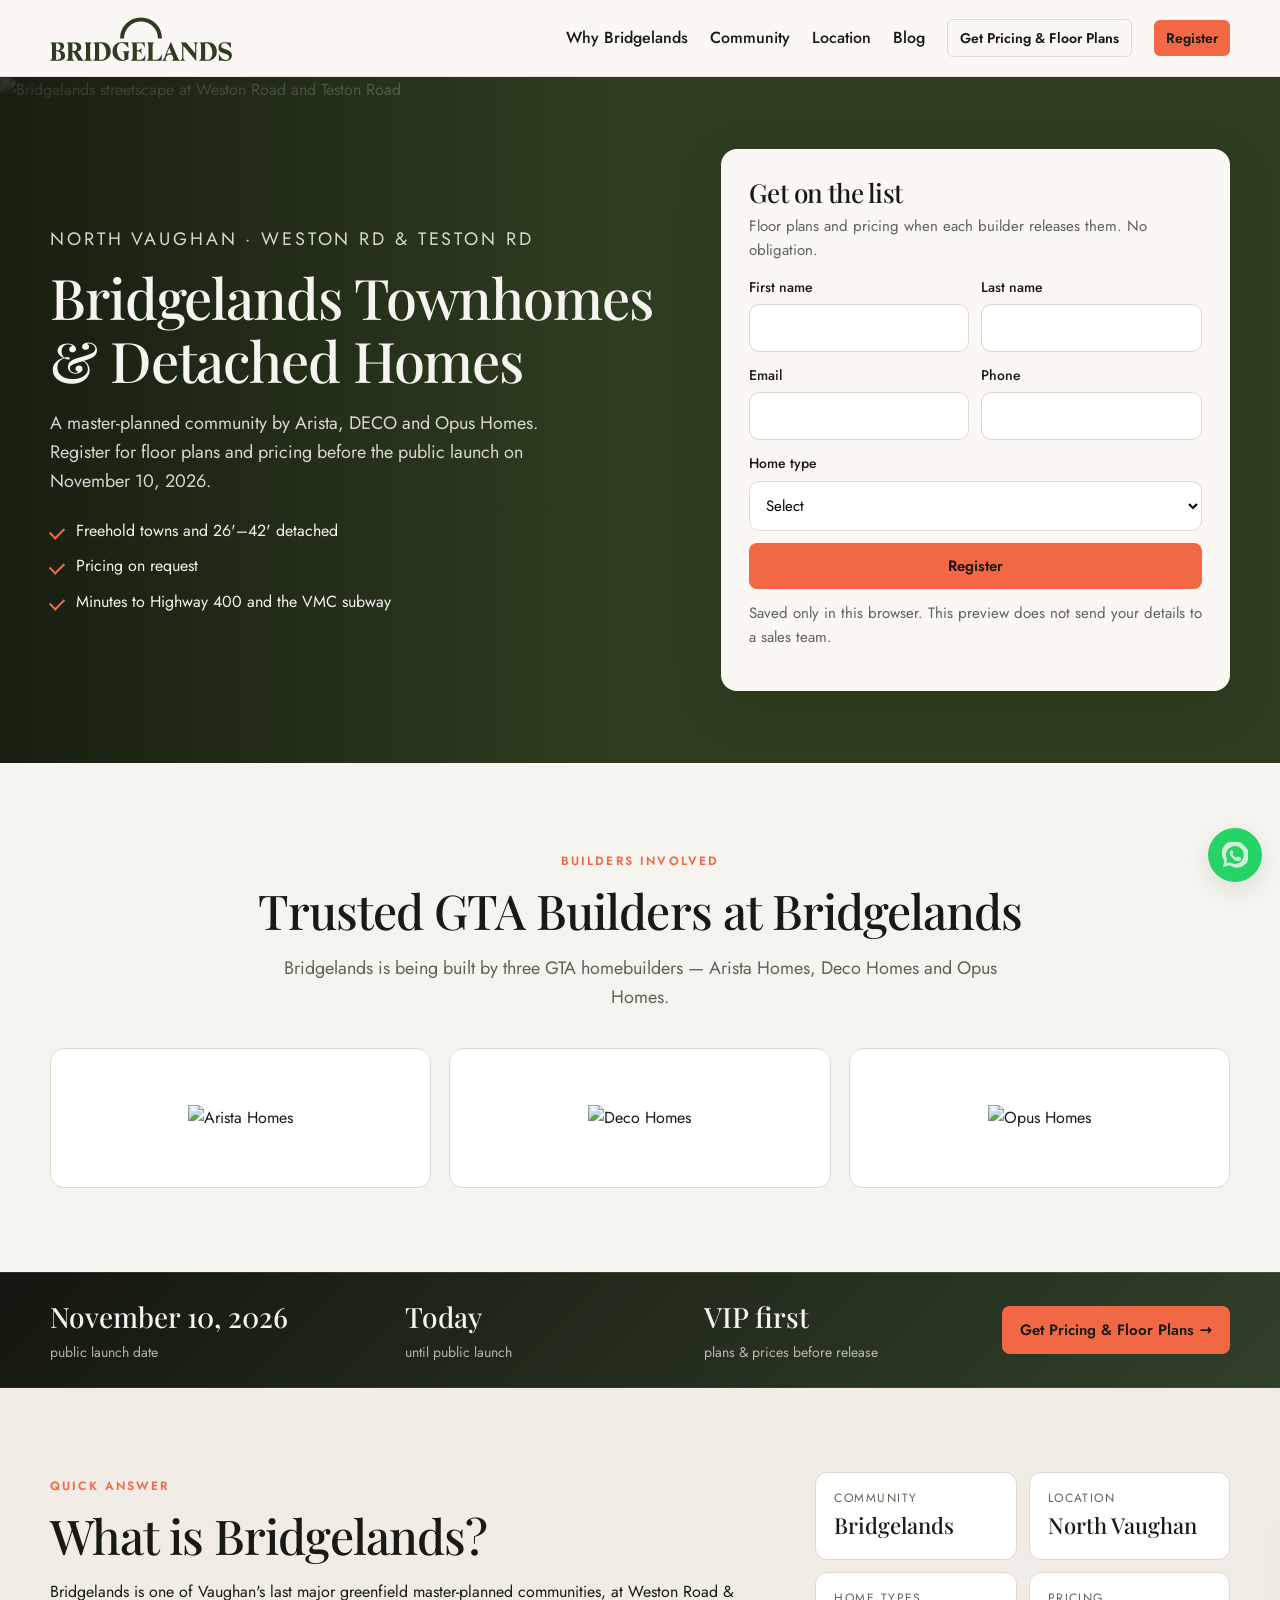
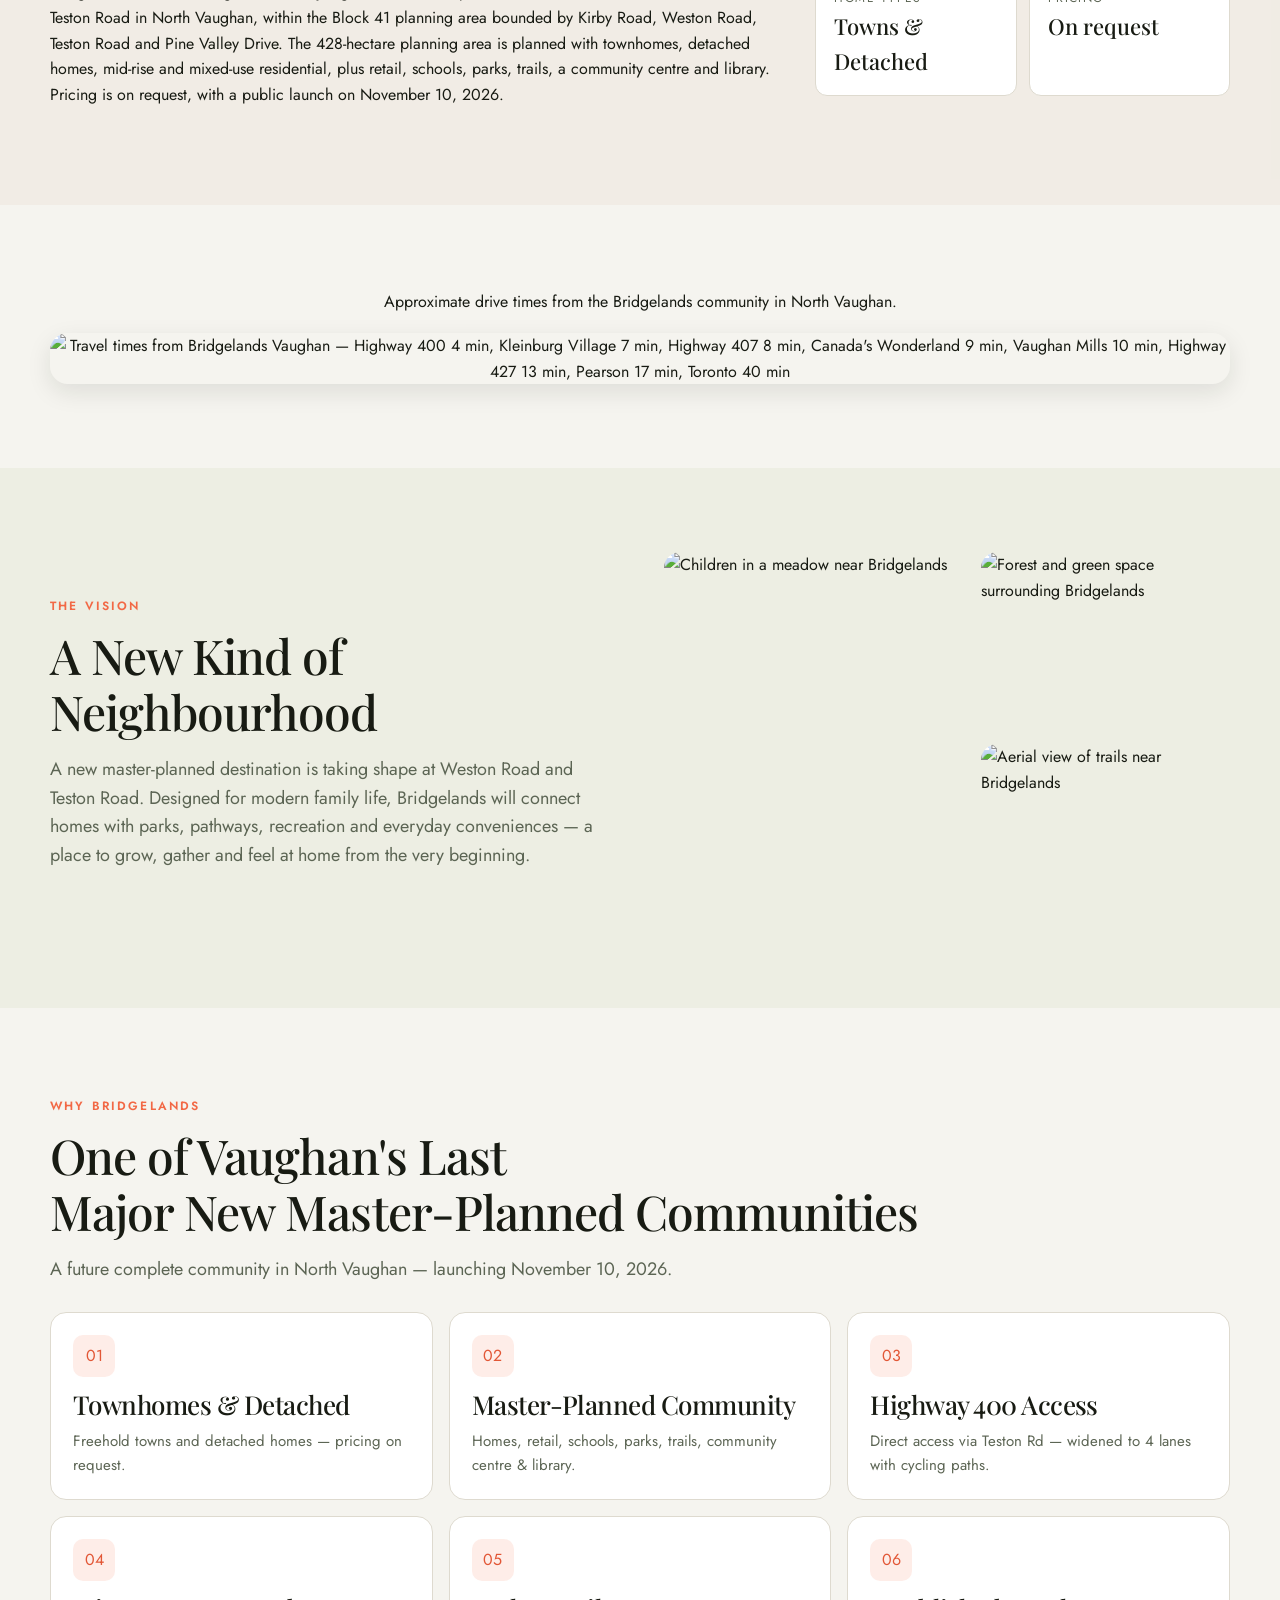
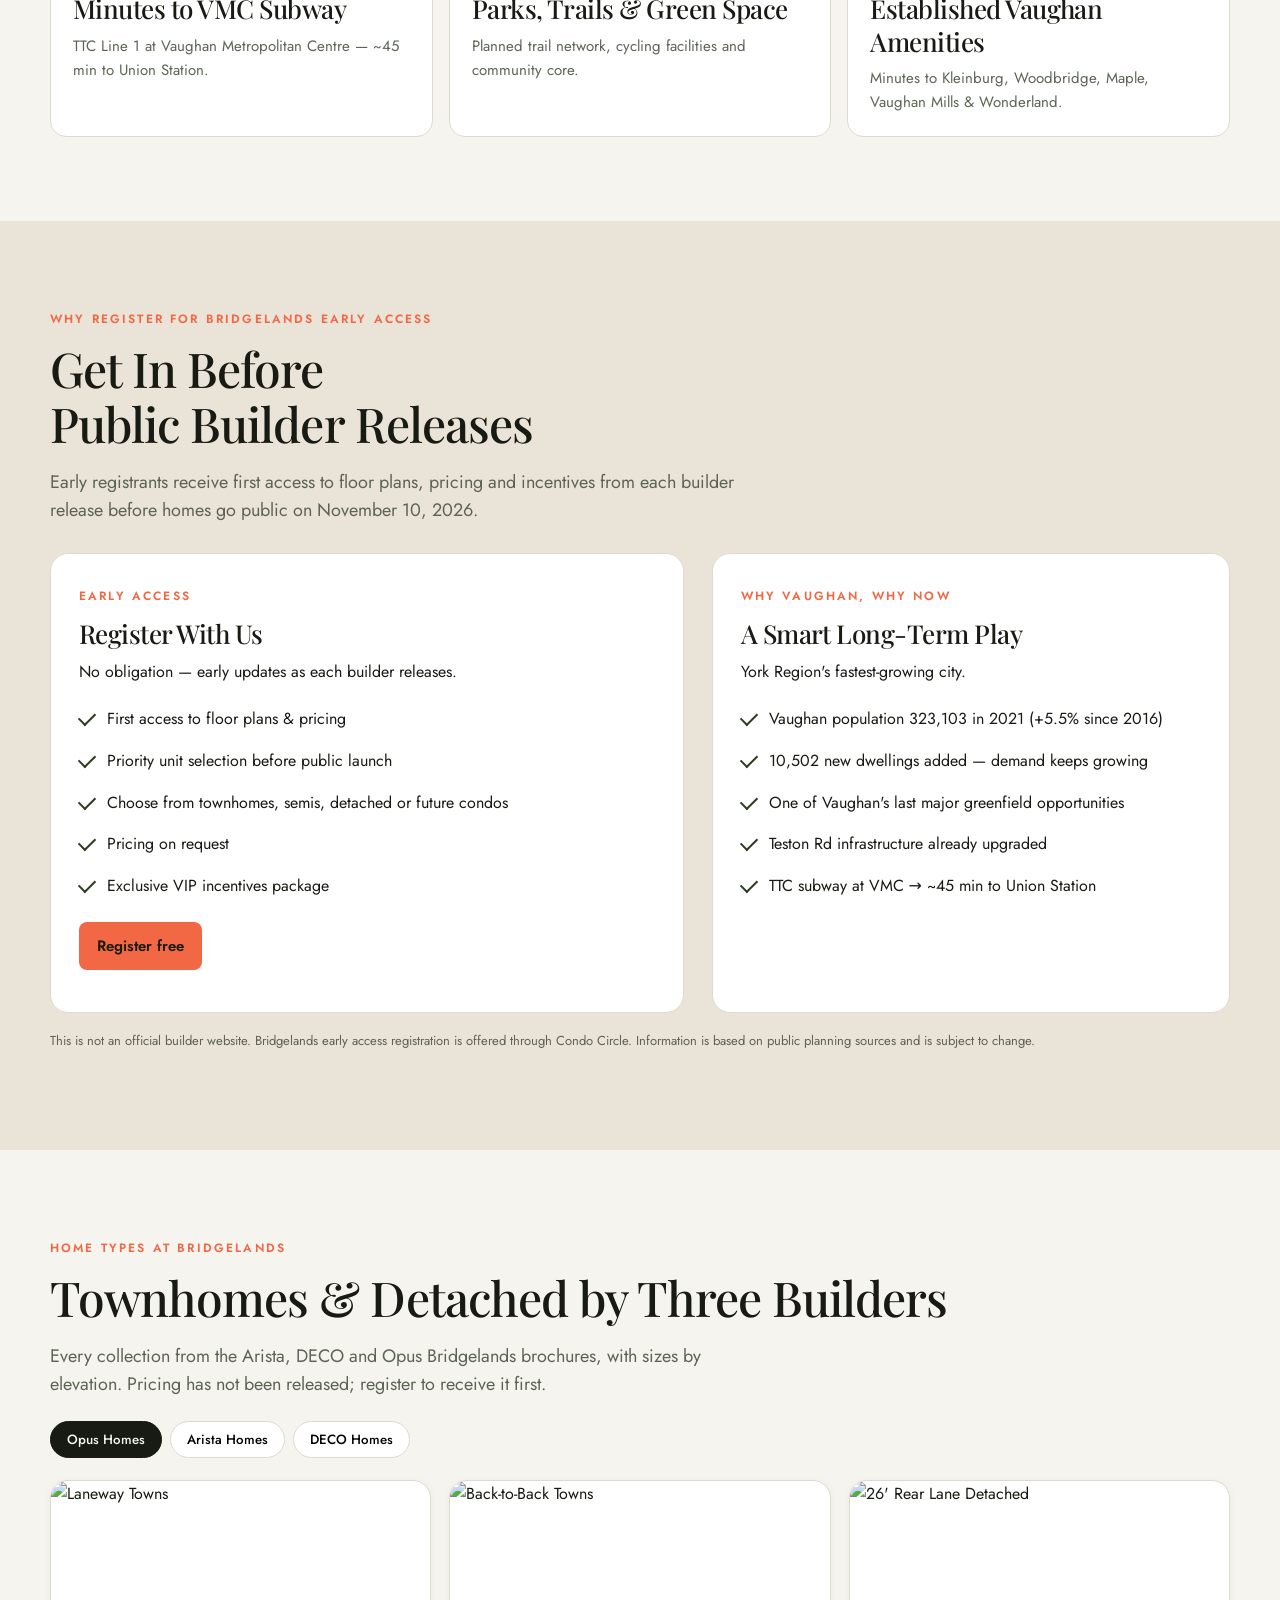
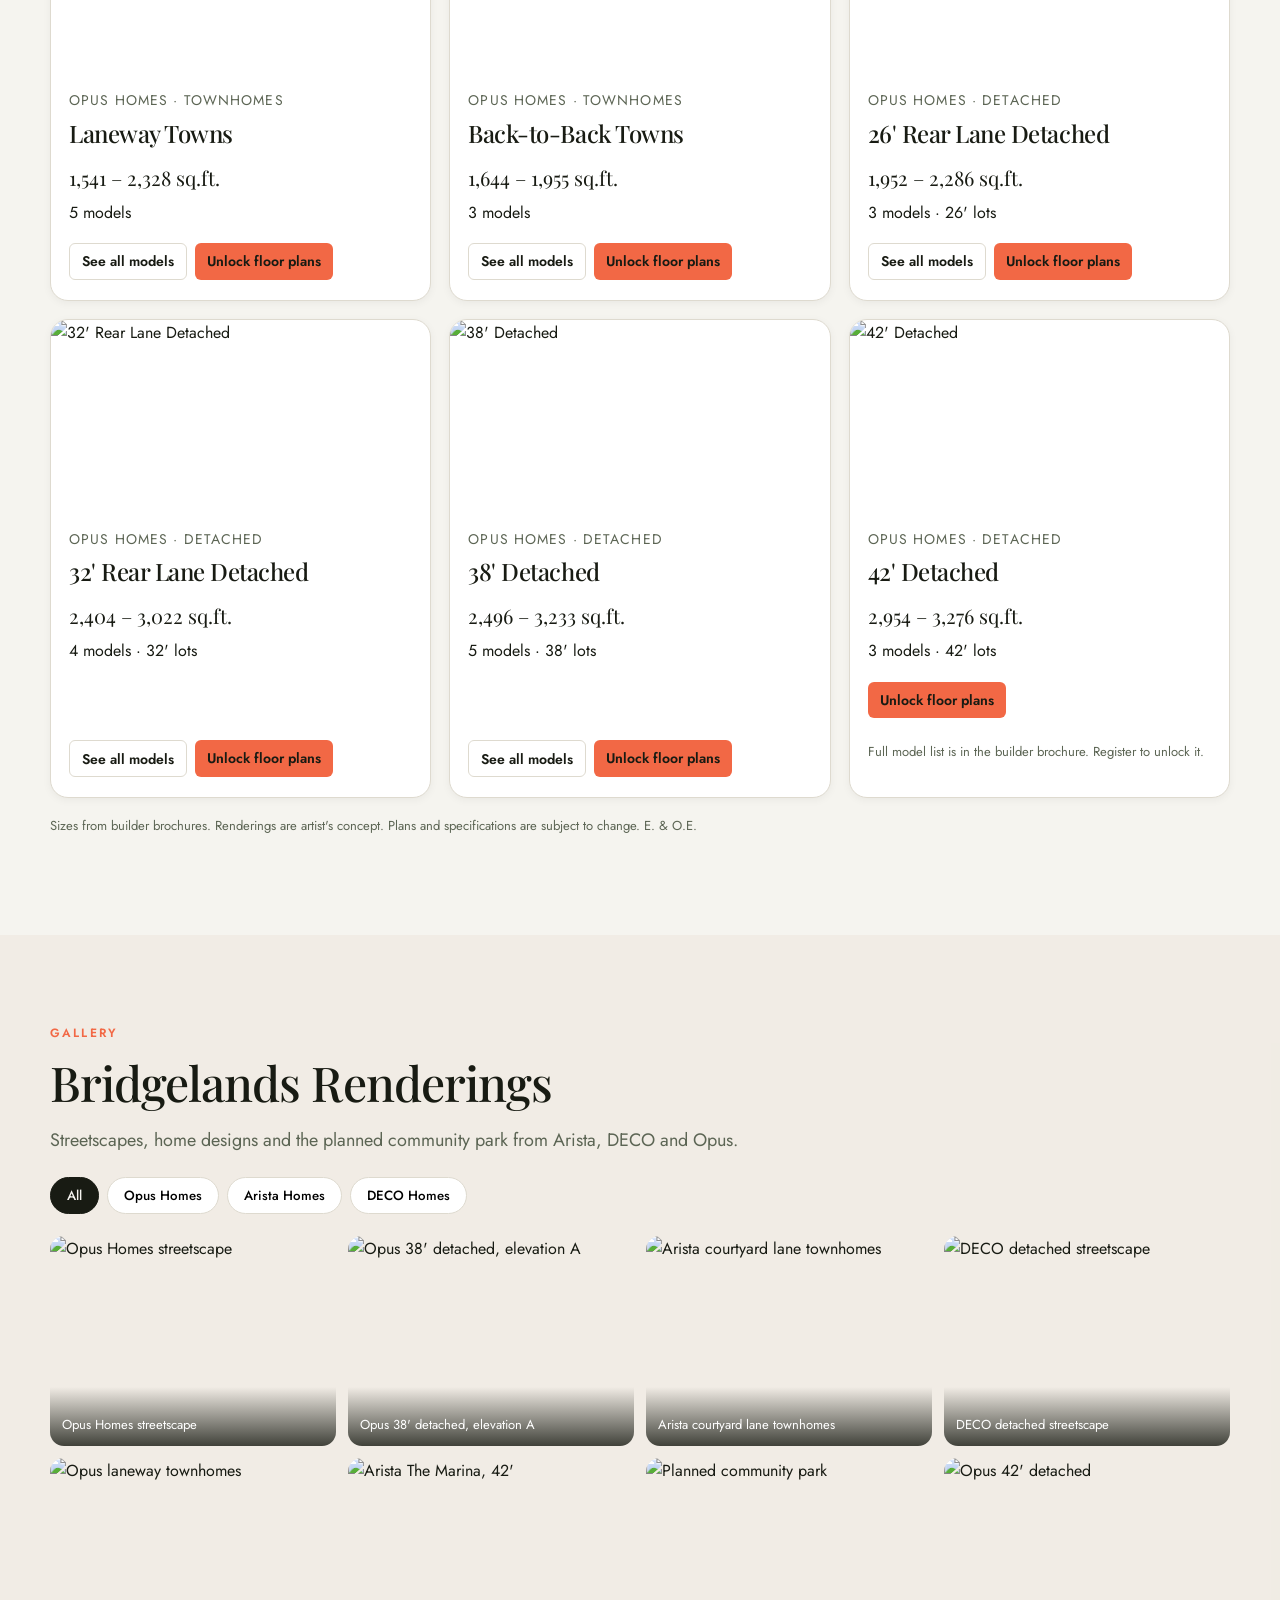
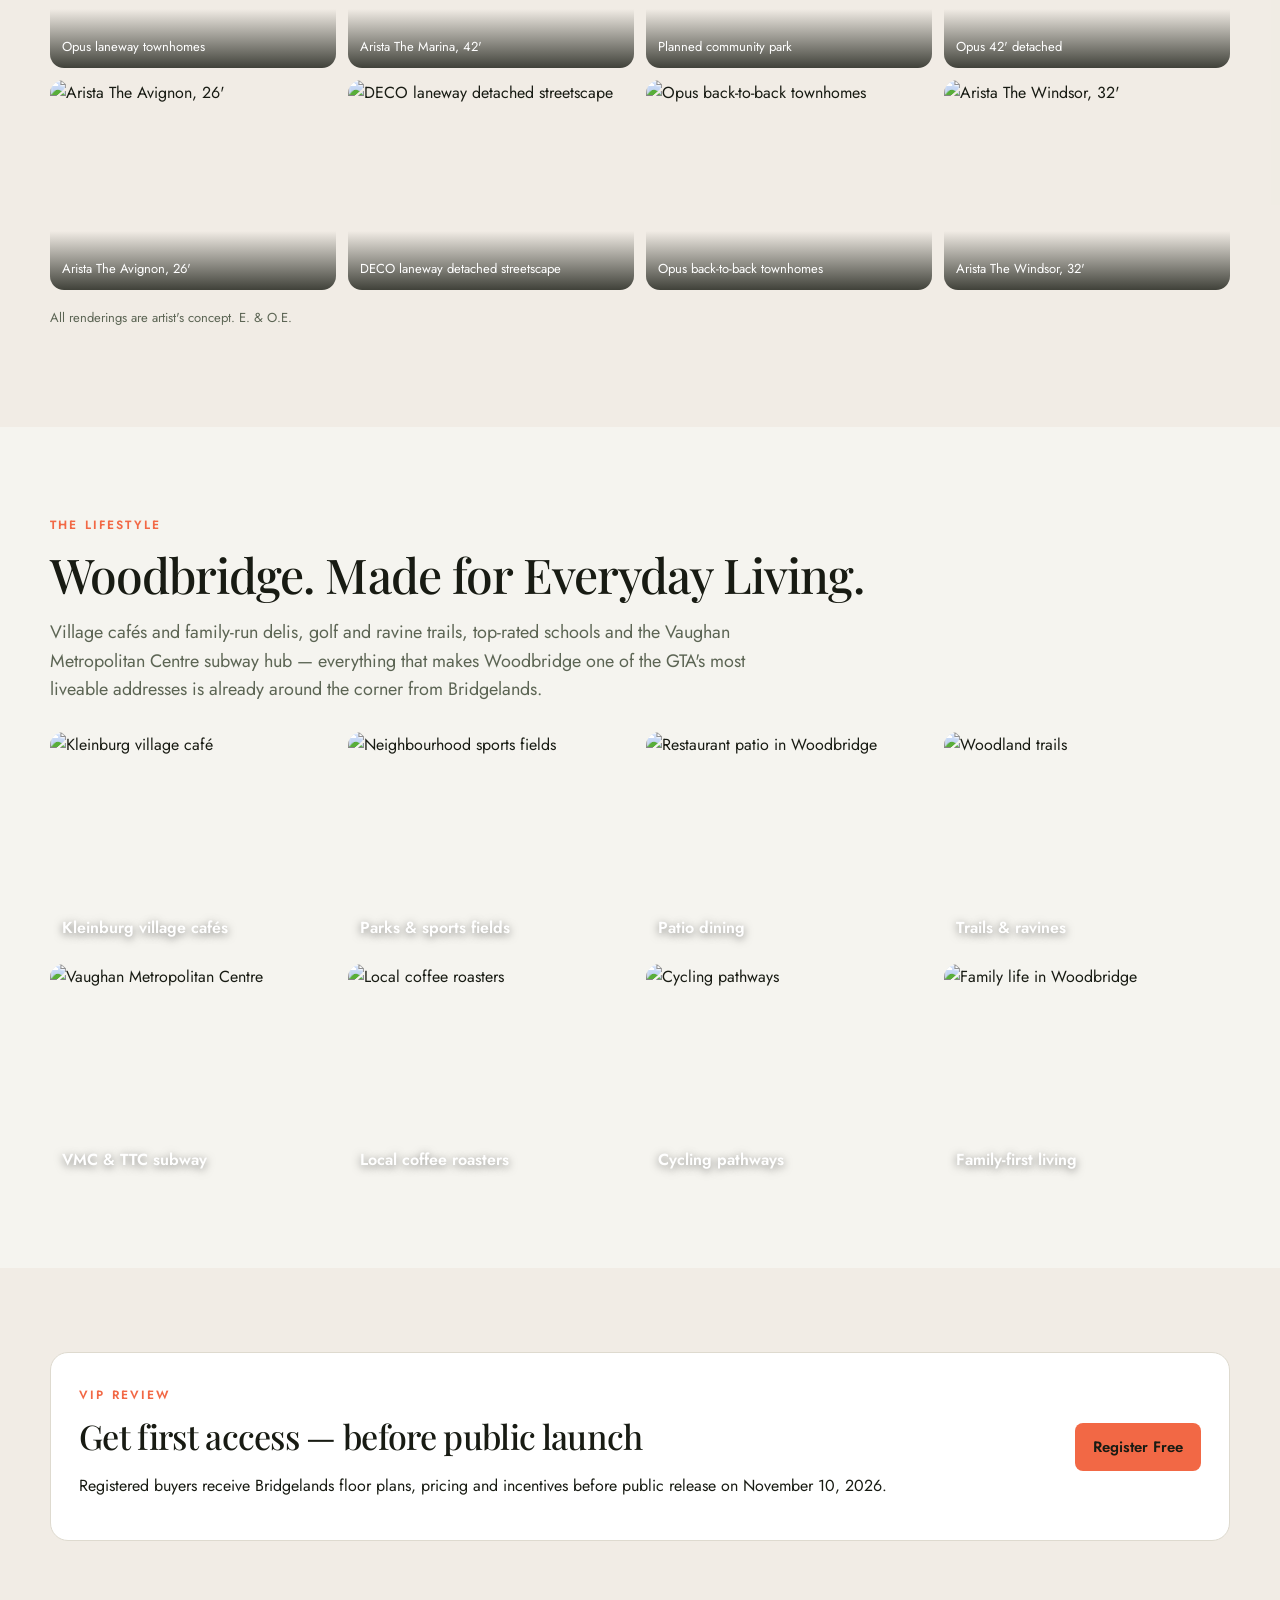
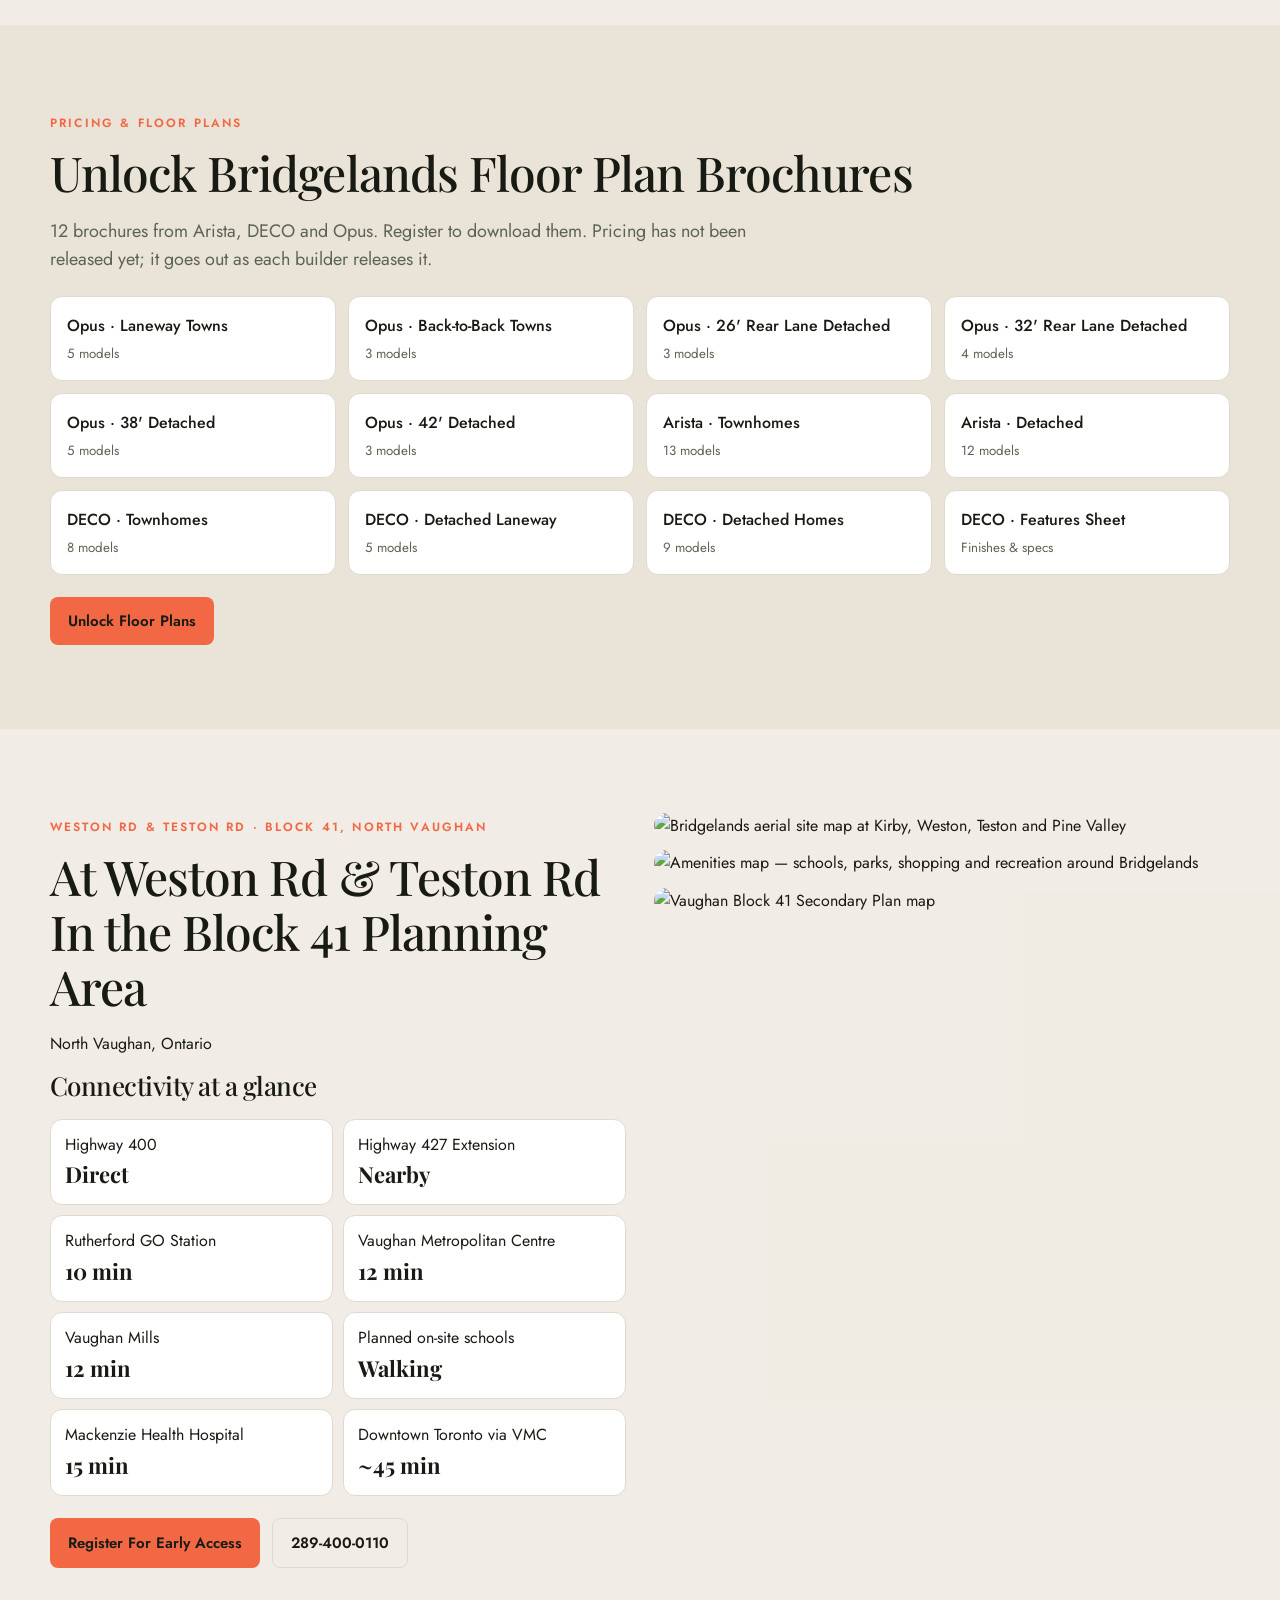
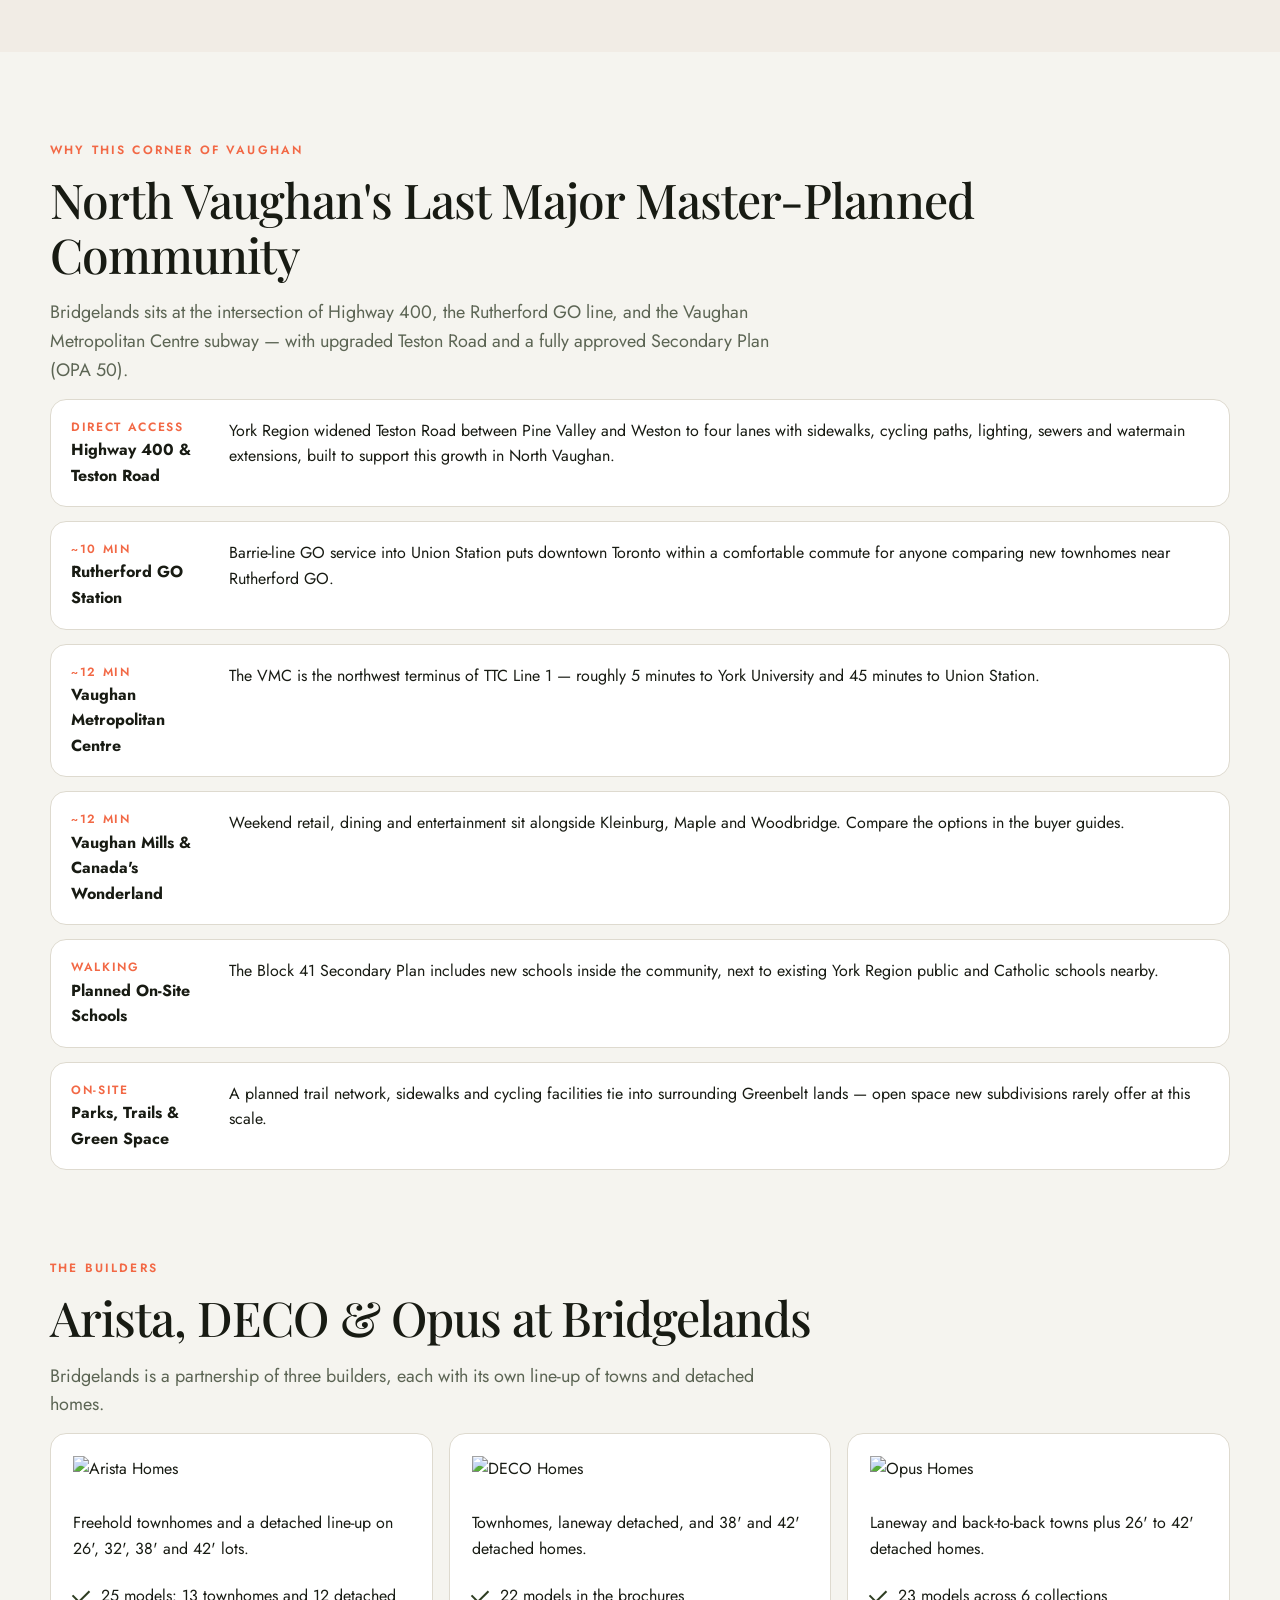
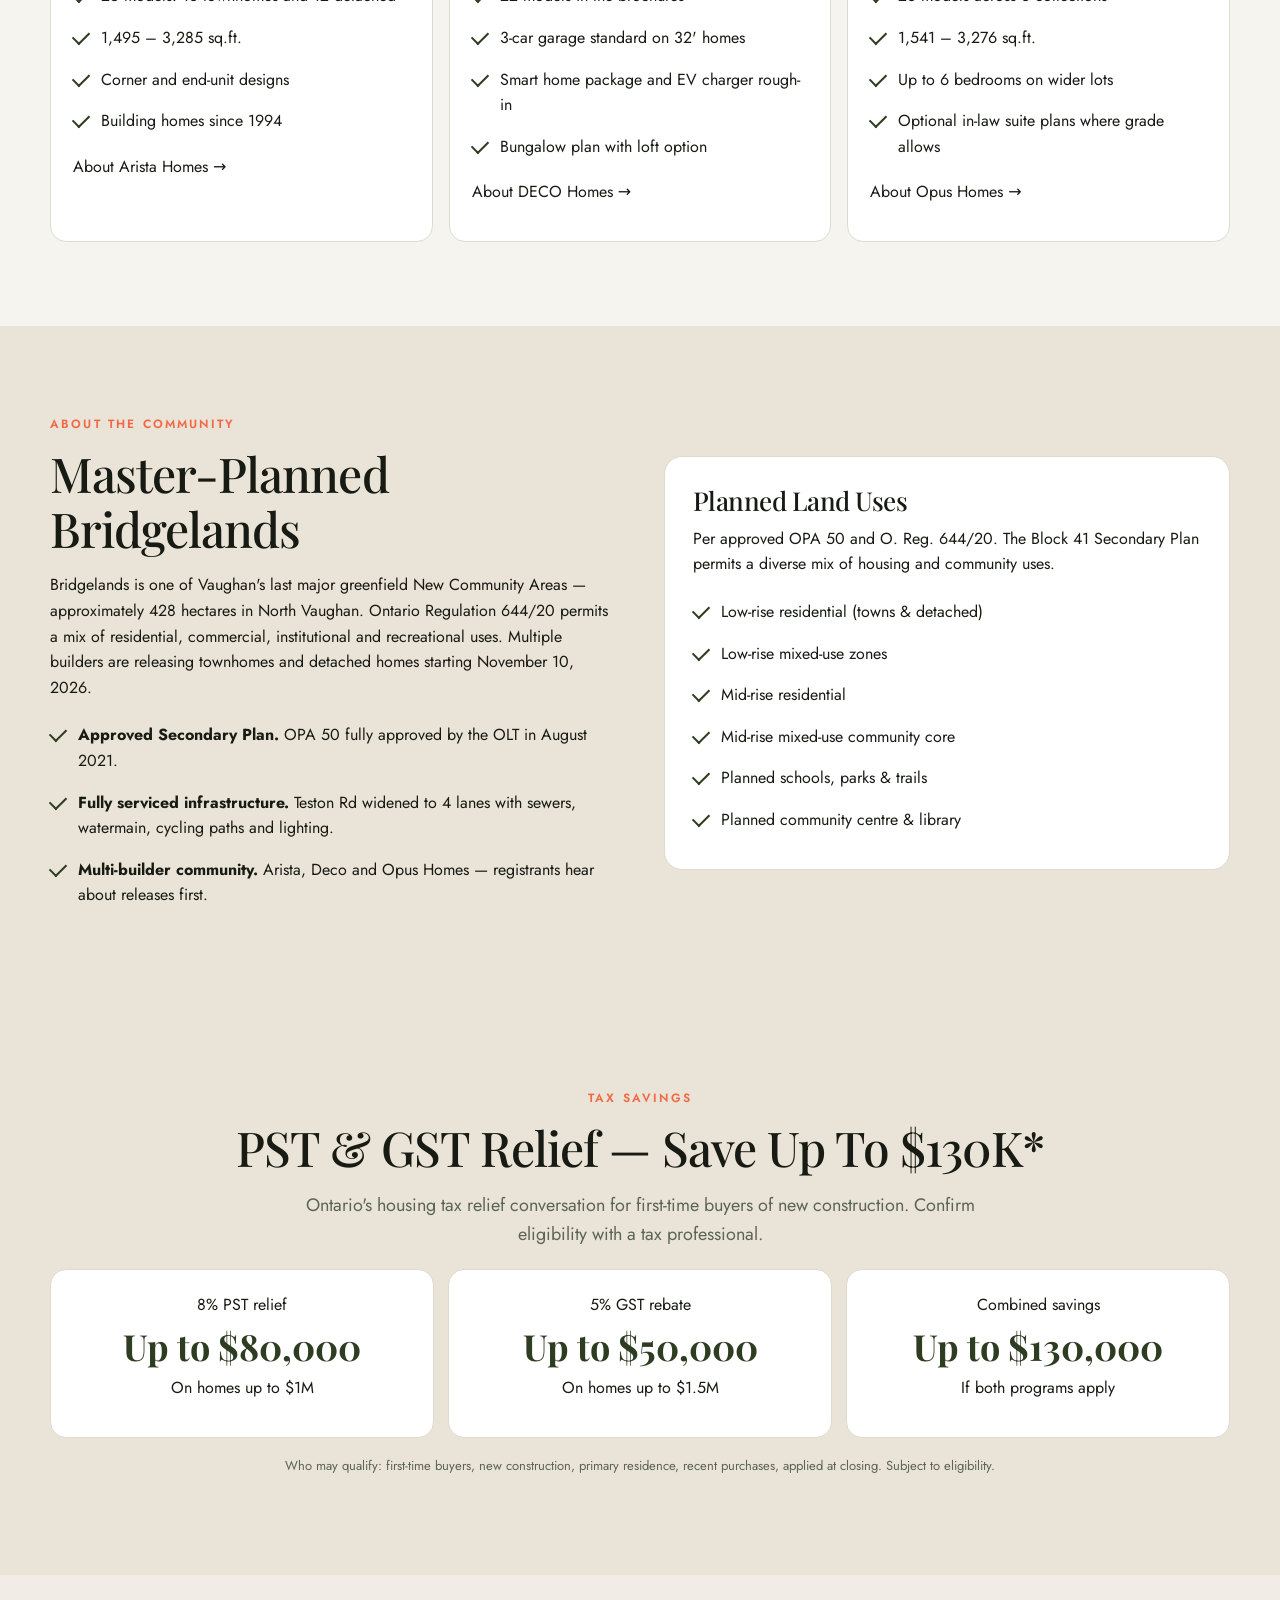
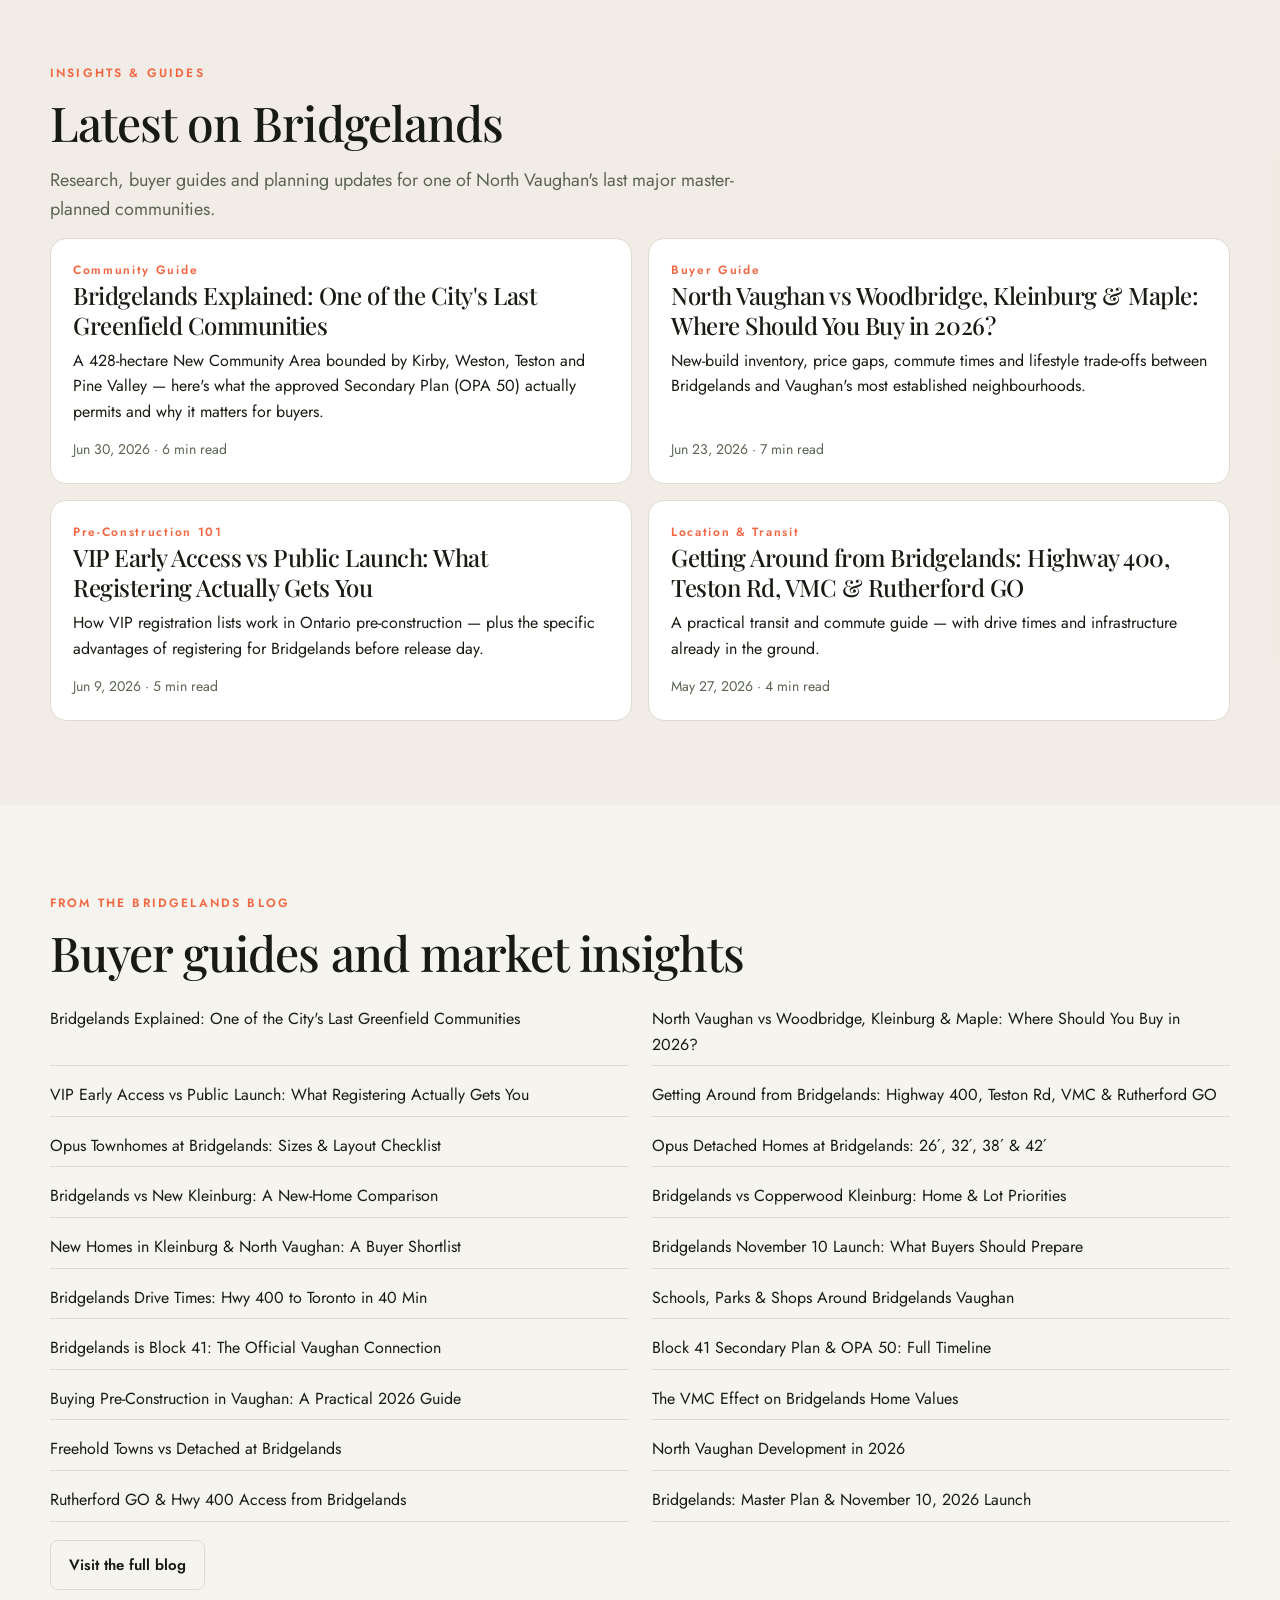
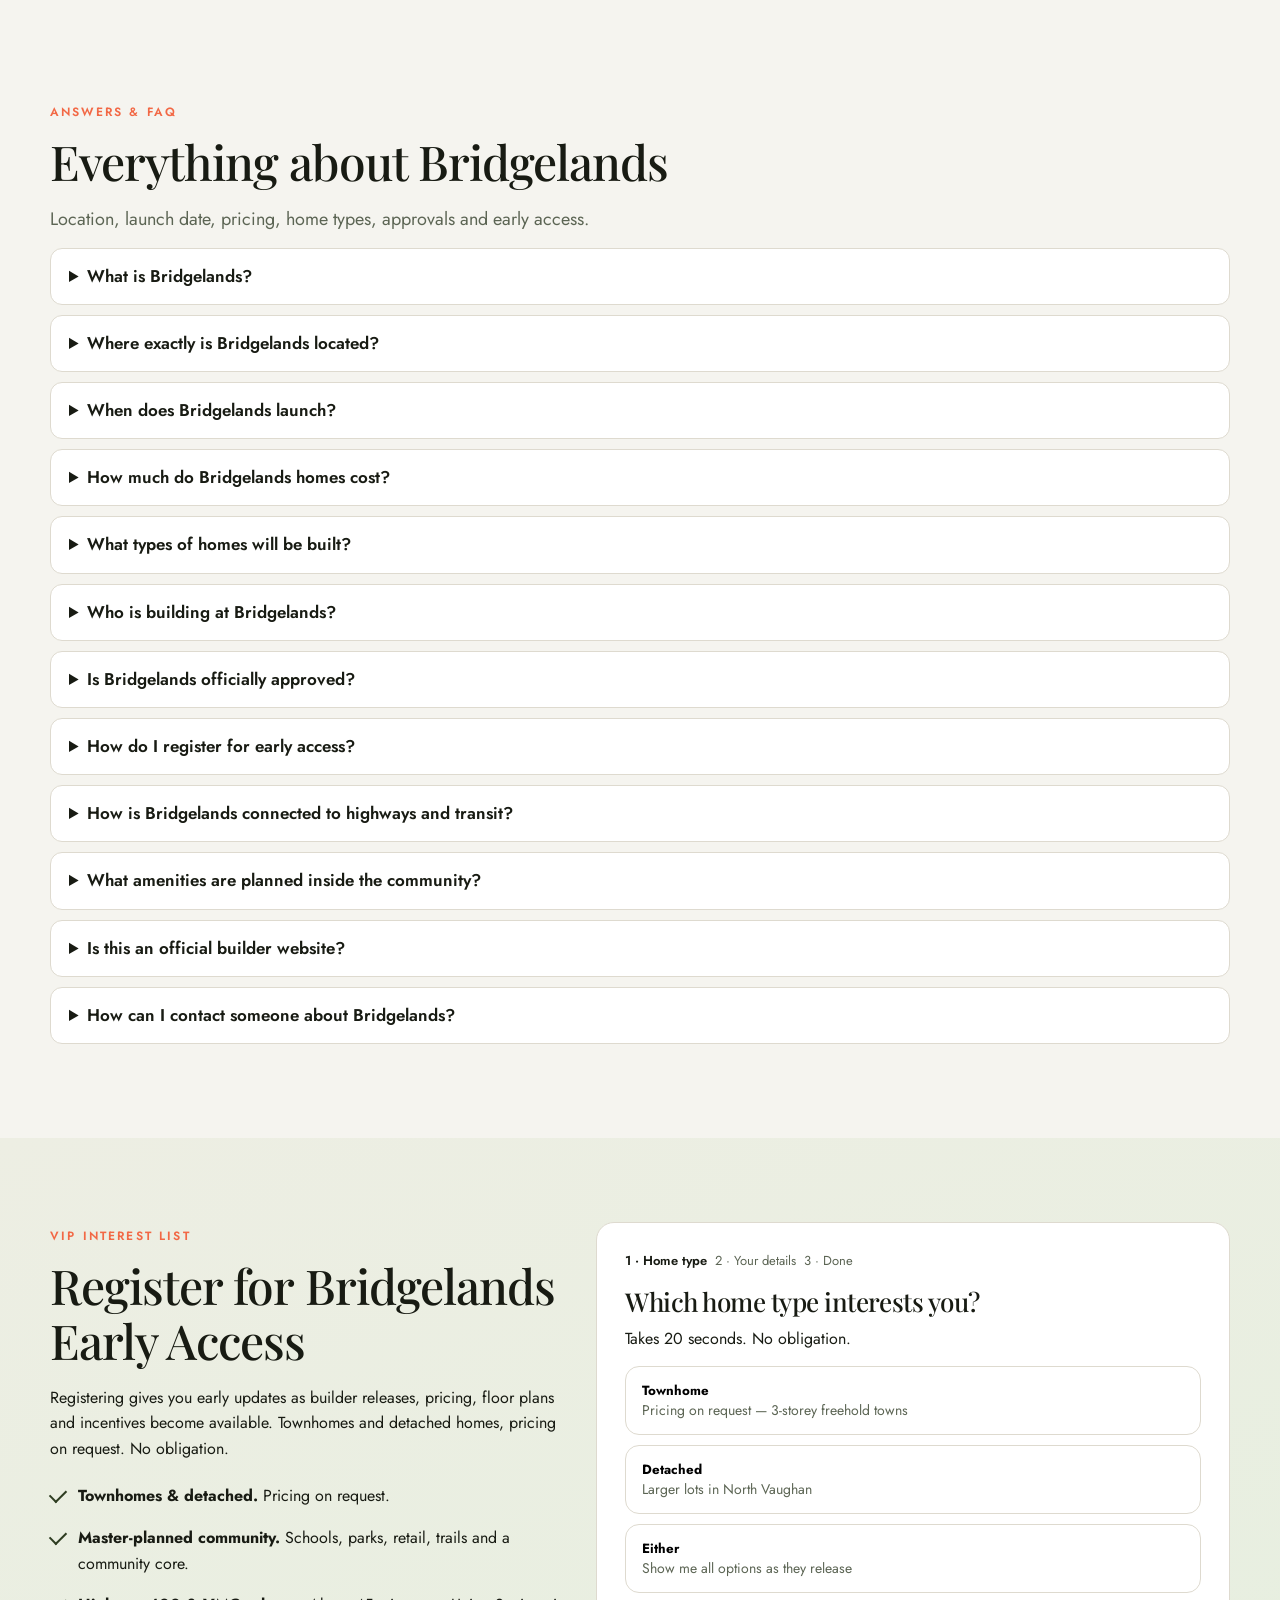
==== commit 04a165a3: "Restore the full Bridgelands page and brand colours with a form in the hero, serving images from Sup" ====
--- a/index.html
+++ b/index.html
@@ -4,73 +4,392 @@
   <meta charset="utf-8">
   <meta name="viewport" content="width=device-width, initial-scale=1">
   <title>Bridgelands Early Access — Towns & Detached Homes</title>
-  <meta name="description" content="Early access to Bridgelands — towns and detached homes in North Vaughan. Pricing on request. November 10, 2026.">
-  <meta name="theme-color" content="#161616">
+  <meta name="description" content="Early access to Bridgelands — one of North Vaughan's last master-planned communities. Towns and detached, pricing on request. November 10, 2026.">
+  <meta name="theme-color" content="#2E3D21">
   <link rel="icon" href="images/favicon.svg" type="image/svg+xml">
   <link rel="preconnect" href="https://fonts.googleapis.com">
   <link rel="preconnect" href="https://fonts.gstatic.com" crossorigin>
-  <link href="https://fonts.googleapis.com/css2?family=IBM+Plex+Sans:wght@400;500;600;700&display=swap" rel="stylesheet">
+  <link href="https://fonts.googleapis.com/css2?family=Jost:wght@400;500;600;700&family=Playfair+Display:wght@500;600;700&display=swap" rel="stylesheet">
   <link rel="stylesheet" href="css/styles.css">
 </head>
 <body>
   <div id="chrome-header"></div>
 
-  <section class="landing-hero">
-    <div class="wrap landing-grid">
-      <div>
-        <p class="eyebrow">North Vaughan · November 10, 2026</p>
-        <h1>Towns and detached homes at Weston &amp; Teston</h1>
-        <p class="lede">Early access to Bridgelands in Block 41. Homes from Arista, DECO, and Opus. Prices stay unlisted until each builder releases them.</p>
-        <ul class="check-list">
-          <li>Townhomes and detached homes</li>
+  <section class="hero-form-section">
+    <img class="hero-bg" src="https://ewzutahmskuhbsalpygn.supabase.co/storage/v1/object/public/nomi-towns/bridgelands/Home-Renderings/Opus-Bridgelands-Streetscape.webp" alt="Bridgelands streetscape at Weston Road and Teston Road">
+    <div class="wrap hero-form-grid">
+      <div class="hero-copy">
+        <p class="kicker">North Vaughan · Weston Rd &amp; Teston Rd</p>
+        <h1>Bridgelands Townhomes &amp; Detached Homes</h1>
+        <p>A master-planned community by Arista, DECO and Opus Homes. Register for floor plans and pricing before the public launch on November 10, 2026.</p>
+        <ul class="hero-points">
+          <li>Freehold towns and 26&#39;–42&#39; detached</li>
           <li>Pricing on request</li>
-          <li>Public launch November 10, 2026</li>
+          <li>Minutes to Highway 400 and the VMC subway</li>
         </ul>
       </div>
-      <div class="panel" id="hero-form"></div>
-    </div>
-  </section>
-
-  <section class="section" id="homes">
-    <div class="wrap points">
-      <article>
-        <h3>Three builders</h3>
-        <p>Arista, DECO, and Opus are releasing towns and detached homes in the same community.</p>
-      </article>
-      <article>
-        <h3>Block 41</h3>
-        <p>Weston Road and Teston Road, in the North Vaughan planning area bounded by Kirby Road and Pine Valley Drive.</p>
-      </article>
-      <article>
-        <h3>Get plans first</h3>
-        <p>Register and the floor plans and prices are saved for you here as each builder releases them.</p>
-      </article>
+      <div class="hero-card" id="hero-form"></div>
     </div>
   </section>
 
   <section class="section section-cream" id="builders">
     <div class="wrap center">
-      <h2>The builders</h2>
+      <p class="eyebrow">Builders involved</p>
+      <h2>Trusted GTA Builders at Bridgelands</h2>
+      <p class="lede">Bridgelands is being built by three GTA homebuilders — Arista Homes, Deco Homes and Opus Homes.</p>
       <div class="builder-logos">
-        <a href="#homes"><img src="images/arista.png" alt="Arista Homes"></a>
-        <a href="#homes"><img src="images/deco.png" alt="Deco Homes"></a>
-        <a href="#homes"><img src="images/opus.png" alt="Opus Homes"></a>
-      </div>
-    </div>
-  </section>
-
-  <section class="section" id="location">
+        <a href="#home-types"><img src="https://ewzutahmskuhbsalpygn.supabase.co/storage/v1/object/public/nomi-towns/bridgelands/Logos/Arista-Homes-Official-Logo.png" alt="Arista Homes"></a>
+        <a href="#home-types"><img src="https://ewzutahmskuhbsalpygn.supabase.co/storage/v1/object/public/nomi-towns/bridgelands/Logos/Deco-Homes-Official-Logo.png" alt="Deco Homes"></a>
+        <a href="#home-types"><img src="https://ewzutahmskuhbsalpygn.supabase.co/storage/v1/object/public/nomi-towns/bridgelands/Logos/Opus-Homes-Official-Logo.png" alt="Opus Homes"></a>
+      </div>
+    </div>
+  </section>
+
+  <section class="stats">
+    <div class="wrap stats-grid">
+      <div class="stat"><strong>November 10, 2026</strong><span>public launch date</span></div>
+      <div class="stat"><strong id="countdown">—</strong><span>until public launch</span></div>
+      <div class="stat"><strong>VIP first</strong><span>plans & prices before release</span></div>
+      <a class="btn btn-coral" href="#downloads">Get Pricing & Floor Plans →</a>
+    </div>
+  </section>
+
+  <section class="section section-linen-soft">
+    <div class="wrap quick">
+      <div>
+        <p class="eyebrow">Quick answer</p>
+        <h2>What is Bridgelands?</h2>
+        <p>Bridgelands is one of Vaughan's last major greenfield master-planned communities, at Weston Road & Teston Road in North Vaughan, within the Block 41 planning area bounded by Kirby Road, Weston Road, Teston Road and Pine Valley Drive. The 428-hectare planning area is planned with townhomes, detached homes, mid-rise and mixed-use residential, plus retail, schools, parks, trails, a community centre and library. Pricing is on request, with a public launch on November 10, 2026.</p>
+      </div>
+      <div class="facts">
+        <div class="fact"><span>Community</span><strong>Bridgelands</strong></div>
+        <div class="fact"><span>Location</span><strong>North Vaughan</strong></div>
+        <div class="fact"><span>Home types</span><strong>Towns & Detached</strong></div>
+        <div class="fact"><span>Pricing</span><strong>On request</strong></div>
+      </div>
+    </div>
+  </section>
+
+  <section class="section section-cream travel">
+    <div class="wrap">
+      <p>Approximate drive times from the Bridgelands community in North Vaughan.</p>
+      <img src="https://ewzutahmskuhbsalpygn.supabase.co/storage/v1/object/public/nomi-towns/bridgelands/Maps/Bridgelands-Travel-Times-Map.webp" alt="Travel times from Bridgelands Vaughan — Highway 400 4 min, Kleinburg Village 7 min, Highway 407 8 min, Canada's Wonderland 9 min, Vaughan Mills 10 min, Highway 427 13 min, Pearson 17 min, Toronto 40 min">
+    </div>
+  </section>
+
+  <section class="section section-deep" id="vision">
+    <div class="wrap split">
+      <div>
+        <p class="eyebrow">The vision</p>
+        <h2>A New Kind of Neighbourhood</h2>
+        <p class="lede">A new master-planned destination is taking shape at Weston Road and Teston Road. Designed for modern family life, Bridgelands will connect homes with parks, pathways, recreation and everyday conveniences — a place to grow, gather and feel at home from the very beginning.</p>
+      </div>
+      <div class="mosaic">
+        <img src="https://ewzutahmskuhbsalpygn.supabase.co/storage/v1/object/public/nomi-towns/bridgelands/Community-and-Lifestyle/Bridgelands-Children-Playing-in-Meadow.webp" alt="Children in a meadow near Bridgelands">
+        <img src="https://ewzutahmskuhbsalpygn.supabase.co/storage/v1/object/public/nomi-towns/bridgelands/Community-and-Lifestyle/Bridgelands-Forest.webp" alt="Forest and green space surrounding Bridgelands">
+        <img src="https://ewzutahmskuhbsalpygn.supabase.co/storage/v1/object/public/nomi-towns/bridgelands/Community-and-Lifestyle/Bridgelands-Trails-and-Green-Space-Aerial-View.webp" alt="Aerial view of trails near Bridgelands">
+      </div>
+    </div>
+  </section>
+
+  <section class="section section-cream" id="features">
+    <div class="wrap">
+      <p class="eyebrow">Why Bridgelands</p>
+      <h2>One of Vaughan's Last<br>Major New Master-Planned Communities</h2>
+      <p class="lede">A future complete community in North Vaughan — launching November 10, 2026.</p>
+      <div class="feature-grid">
+        <a class="feature" href="#home-types"><div class="icon">01</div><h3>Townhomes & Detached</h3><p>Freehold towns and detached homes — pricing on request.</p></a>
+        <a class="feature" href="#builder"><div class="icon">02</div><h3>Master-Planned Community</h3><p>Homes, retail, schools, parks, trails, community centre & library.</p></a>
+        <a class="feature" href="#location"><div class="icon">03</div><h3>Highway 400 Access</h3><p>Direct access via Teston Rd — widened to 4 lanes with cycling paths.</p></a>
+        <a class="feature" href="#location"><div class="icon">04</div><h3>Minutes to VMC Subway</h3><p>TTC Line 1 at Vaughan Metropolitan Centre — ~45 min to Union Station.</p></a>
+        <a class="feature" href="#lifestyle"><div class="icon">05</div><h3>Parks, Trails & Green Space</h3><p>Planned trail network, cycling facilities and community core.</p></a>
+        <a class="feature" href="#lifestyle"><div class="icon">06</div><h3>Established Vaughan Amenities</h3><p>Minutes to Kleinburg, Woodbridge, Maple, Vaughan Mills & Wonderland.</p></a>
+      </div>
+    </div>
+  </section>
+
+  <section class="section section-linen" id="why-register-here">
+    <div class="wrap">
+      <p class="eyebrow">Why register for Bridgelands early access</p>
+      <h2>Get In Before<br>Public Builder Releases</h2>
+      <p class="lede">Early registrants receive first access to floor plans, pricing and incentives from each builder release before homes go public on November 10, 2026.</p>
+      <div class="two-col" style="margin-top:28px">
+        <article class="panel">
+          <p class="eyebrow">Early access</p>
+          <h3>Register With Us</h3>
+          <p>No obligation — early updates as each builder releases.</p>
+          <ul class="check-list">
+            <li>First access to floor plans & pricing</li>
+            <li>Priority unit selection before public launch</li>
+            <li>Choose from townhomes, semis, detached or future condos</li>
+            <li>Pricing on request</li>
+            <li>Exclusive VIP incentives package</li>
+          </ul>
+          <p style="margin-top:16px"><a class="btn btn-coral" href="register.html">Register free</a></p>
+        </article>
+        <article class="panel">
+          <p class="eyebrow">Why Vaughan, why now</p>
+          <h3>A Smart Long-Term Play</h3>
+          <p>York Region's fastest-growing city.</p>
+          <ul class="check-list">
+            <li>Vaughan population 323,103 in 2021 (+5.5% since 2016)</li>
+            <li>10,502 new dwellings added — demand keeps growing</li>
+            <li>One of Vaughan's last major greenfield opportunities</li>
+            <li>Teston Rd infrastructure already upgraded</li>
+            <li>TTC subway at VMC → ~45 min to Union Station</li>
+          </ul>
+        </article>
+      </div>
+      <p class="note">This is not an official builder website. Bridgelands early access registration is offered through Condo Circle. Information is based on public planning sources and is subject to change.</p>
+    </div>
+  </section>
+
+  <section class="section section-cream" id="home-types">
+    <div class="wrap">
+      <p class="eyebrow">Home types at Bridgelands</p>
+      <h2>Townhomes & Detached by Three Builders</h2>
+      <p class="lede">Every collection from the Arista, DECO and Opus Bridgelands brochures, with sizes by elevation. Pricing has not been released; register to receive it first.</p>
+      <div class="tabs" id="builder-tabs">
+        <button class="tab active" data-builder="opus">Opus Homes</button>
+        <button class="tab" data-builder="arista">Arista Homes</button>
+        <button class="tab" data-builder="deco">DECO Homes</button>
+      </div>
+      <div class="cards" id="collection-cards"></div>
+      <p class="note">Sizes from builder brochures. Renderings are artist's concept. Plans and specifications are subject to change. E. & O.E.</p>
+    </div>
+  </section>
+
+  <section class="section section-linen-soft" id="gallery">
+    <div class="wrap">
+      <p class="eyebrow">Gallery</p>
+      <h2>Bridgelands Renderings</h2>
+      <p class="lede">Streetscapes, home designs and the planned community park from Arista, DECO and Opus.</p>
+      <div class="tabs" id="gallery-filters">
+        <button class="chip active" data-filter="all">All</button>
+        <button class="chip" data-filter="opus">Opus Homes</button>
+        <button class="chip" data-filter="arista">Arista Homes</button>
+        <button class="chip" data-filter="deco">DECO Homes</button>
+      </div>
+      <div class="gallery" id="gallery-grid"></div>
+      <p class="note">All renderings are artist's concept. E. & O.E.</p>
+    </div>
+  </section>
+
+  <section class="section section-cream" id="lifestyle">
+    <div class="wrap">
+      <p class="eyebrow">The lifestyle</p>
+      <h2>Woodbridge. Made for Everyday Living.</h2>
+      <p class="lede">Village cafés and family-run delis, golf and ravine trails, top-rated schools and the Vaughan Metropolitan Centre subway hub — everything that makes Woodbridge one of the GTA's most liveable addresses is already around the corner from Bridgelands.</p>
+      <div class="life-grid">
+        <a href="article.html?slug=schools-parks-shops"><img src="https://ewzutahmskuhbsalpygn.supabase.co/storage/v1/object/public/nomi-towns/bridgelands/Community-and-Lifestyle/Bridgelands-Kleinburg-Village-Cafe.webp" alt="Kleinburg village café"><span>Kleinburg village cafés</span></a>
+        <a href="article.html?slug=schools-parks-shops"><img src="https://ewzutahmskuhbsalpygn.supabase.co/storage/v1/object/public/nomi-towns/bridgelands/Community-and-Lifestyle/Bridgelands-Park-Sports-Fields.webp" alt="Neighbourhood sports fields"><span>Parks & sports fields</span></a>
+        <a href="article.html?slug=schools-parks-shops"><img src="https://ewzutahmskuhbsalpygn.supabase.co/storage/v1/object/public/nomi-towns/bridgelands/Community-and-Lifestyle/Bridgelands-Restaurant-Patio.webp" alt="Restaurant patio in Woodbridge"><span>Patio dining</span></a>
+        <a href="article.html?slug=schools-parks-shops"><img src="https://ewzutahmskuhbsalpygn.supabase.co/storage/v1/object/public/nomi-towns/bridgelands/Community-and-Lifestyle/Bridgelands-Trails-and-Green-Space-Aerial-View.webp" alt="Woodland trails"><span>Trails & ravines</span></a>
+        <a href="article.html?slug=vmc-effect"><img src="https://ewzutahmskuhbsalpygn.supabase.co/storage/v1/object/public/nomi-towns/bridgelands/Community-and-Lifestyle/Bridgelands-Vaughan-Metropolitan-Centre.webp" alt="Vaughan Metropolitan Centre"><span>VMC & TTC subway</span></a>
+        <a href="article.html?slug=schools-parks-shops"><img src="https://ewzutahmskuhbsalpygn.supabase.co/storage/v1/object/public/nomi-towns/bridgelands/Community-and-Lifestyle/Bridgelands-Balzacs-Coffee-Roasters.webp" alt="Local coffee roasters"><span>Local coffee roasters</span></a>
+        <a href="article.html?slug=getting-around"><img src="https://ewzutahmskuhbsalpygn.supabase.co/storage/v1/object/public/nomi-towns/bridgelands/Community-and-Lifestyle/Bridgelands-Cycling-Pathways.webp" alt="Cycling pathways"><span>Cycling pathways</span></a>
+        <a href="article.html?slug=schools-parks-shops"><img src="https://ewzutahmskuhbsalpygn.supabase.co/storage/v1/object/public/nomi-towns/bridgelands/Community-and-Lifestyle/Bridgelands-Child-Playing-Outdoors.webp" alt="Family life in Woodbridge"><span>Family-first living</span></a>
+      </div>
+    </div>
+  </section>
+
+  <section class="section section-linen-soft">
+    <div class="wrap">
+      <div class="banner">
+        <div>
+          <p class="eyebrow">VIP review</p>
+          <h2 style="font-size:34px">Get first access — before public launch</h2>
+          <p>Registered buyers receive Bridgelands floor plans, pricing and incentives before public release on November 10, 2026.</p>
+        </div>
+        <a class="btn btn-coral" href="register.html">Register Free</a>
+      </div>
+    </div>
+  </section>
+
+  <section class="section section-linen" id="downloads">
+    <div class="wrap">
+      <p class="eyebrow">Pricing & floor plans</p>
+      <h2>Unlock Bridgelands Floor Plan Brochures</h2>
+      <p class="lede">12 brochures from Arista, DECO and Opus. Register to download them. Pricing has not been released yet; it goes out as each builder releases it.</p>
+      <div class="brochure-grid" id="brochure-grid"></div>
+      <a class="btn btn-coral" href="register.html">Unlock Floor Plans</a>
+    </div>
+  </section>
+
+  <section class="section section-linen-soft" id="location">
     <div class="wrap loc-grid">
       <div>
-        <p class="eyebrow">Location</p>
-        <h2>Weston Rd &amp; Teston Rd</h2>
-        <p>Highway 400 is a few minutes away. Rutherford GO is about 10 minutes, and the Vaughan Metropolitan Centre subway is about 12 minutes.</p>
-        <p><a href="tel:+12894000110">289-400-0110</a> · <a href="mailto:Info@condocircle.ca">Info@condocircle.ca</a></p>
-      </div>
-      <img src="images/map.jpg" alt="Bridgelands site map at Kirby, Weston, Teston and Pine Valley">
-    </div>
-  </section>
-
+        <p class="eyebrow">Weston Rd & Teston Rd · Block 41, North Vaughan</p>
+        <h2>At Weston Rd & Teston Rd<br>In the Block 41 Planning Area</h2>
+        <p>North Vaughan, Ontario</p>
+        <h3>Connectivity at a glance</h3>
+        <div class="connect">
+          <div><span>Highway 400</span><strong>Direct</strong></div>
+          <div><span>Highway 427 Extension</span><strong>Nearby</strong></div>
+          <div><span>Rutherford GO Station</span><strong>10 min</strong></div>
+          <div><span>Vaughan Metropolitan Centre</span><strong>12 min</strong></div>
+          <div><span>Vaughan Mills</span><strong>12 min</strong></div>
+          <div><span>Planned on-site schools</span><strong>Walking</strong></div>
+          <div><span>Mackenzie Health Hospital</span><strong>15 min</strong></div>
+          <div><span>Downtown Toronto via VMC</span><strong>~45 min</strong></div>
+        </div>
+        <div class="cta-row">
+          <a class="btn btn-coral" href="register.html">Register For Early Access</a>
+          <a class="btn btn-outline" href="tel:+12894000110">289-400-0110</a>
+        </div>
+      </div>
+      <div class="map-stack">
+        <img src="https://ewzutahmskuhbsalpygn.supabase.co/storage/v1/object/public/nomi-towns/bridgelands/Maps/Bridgelands-Aerial-Site-Boundary-Map.jpg" alt="Bridgelands aerial site map at Kirby, Weston, Teston and Pine Valley">
+        <img src="https://ewzutahmskuhbsalpygn.supabase.co/storage/v1/object/public/nomi-towns/bridgelands/Maps/Bridgelands-Vaughan-Amenities-Map.webp" alt="Amenities map — schools, parks, shopping and recreation around Bridgelands">
+        <img src="https://ewzutahmskuhbsalpygn.supabase.co/storage/v1/object/public/nomi-towns/bridgelands/Maps/Vaughan-Block-41-Secondary-Plan-Map.jpg" alt="Vaughan Block 41 Secondary Plan map">
+      </div>
+    </div>
+  </section>
+
+  <section class="section section-cream" id="location-deep-dive">
+    <div class="wrap">
+      <p class="eyebrow">Why this corner of Vaughan</p>
+      <h2>North Vaughan's Last Major Master-Planned Community</h2>
+      <p class="lede">Bridgelands sits at the intersection of Highway 400, the Rutherford GO line, and the Vaughan Metropolitan Centre subway — with upgraded Teston Road and a fully approved Secondary Plan (OPA 50).</p>
+      <div class="deep">
+        <article><div><div class="tag">DIRECT ACCESS</div><strong>Highway 400 & Teston Road</strong></div><p>York Region widened Teston Road between Pine Valley and Weston to four lanes with sidewalks, cycling paths, lighting, sewers and watermain extensions, built to support this growth in North Vaughan.</p></article>
+        <article><div><div class="tag">~10 MIN</div><strong>Rutherford GO Station</strong></div><p>Barrie-line GO service into Union Station puts downtown Toronto within a comfortable commute for anyone comparing new townhomes near Rutherford GO.</p></article>
+        <article><div><div class="tag">~12 MIN</div><strong>Vaughan Metropolitan Centre</strong></div><p>The VMC is the northwest terminus of TTC Line 1 — roughly 5 minutes to York University and 45 minutes to Union Station.</p></article>
+        <article><div><div class="tag">~12 MIN</div><strong>Vaughan Mills & Canada's Wonderland</strong></div><p>Weekend retail, dining and entertainment sit alongside Kleinburg, Maple and Woodbridge. Compare the options in the buyer guides.</p></article>
+        <article><div><div class="tag">WALKING</div><strong>Planned On-Site Schools</strong></div><p>The Block 41 Secondary Plan includes new schools inside the community, next to existing York Region public and Catholic schools nearby.</p></article>
+        <article><div><div class="tag">ON-SITE</div><strong>Parks, Trails & Green Space</strong></div><p>A planned trail network, sidewalks and cycling facilities tie into surrounding Greenbelt lands — open space new subdivisions rarely offer at this scale.</p></article>
+      </div>
+    </div>
+  </section>
+
+  <section class="section section-cream" id="builder-team" style="padding-top:0">
+    <div class="wrap">
+      <p class="eyebrow">The builders</p>
+      <h2>Arista, DECO & Opus at Bridgelands</h2>
+      <p class="lede">Bridgelands is a partnership of three builders, each with its own line-up of towns and detached homes.</p>
+      <div class="builder-detail">
+        <article>
+          <img src="https://ewzutahmskuhbsalpygn.supabase.co/storage/v1/object/public/nomi-towns/bridgelands/Logos/Arista-Homes-Official-Logo.png" alt="Arista Homes">
+          <p>Freehold townhomes and a detached line-up on 26', 32', 38' and 42' lots.</p>
+          <ul class="check-list">
+            <li>25 models: 13 townhomes and 12 detached</li>
+            <li>1,495 – 3,285 sq.ft.</li>
+            <li>Corner and end-unit designs</li>
+            <li>Building homes since 1994</li>
+          </ul>
+          <p style="margin-top:12px"><a href="article.html?slug=towns-vs-detached">About Arista Homes →</a></p>
+        </article>
+        <article>
+          <img src="https://ewzutahmskuhbsalpygn.supabase.co/storage/v1/object/public/nomi-towns/bridgelands/Logos/Deco-Homes-Official-Logo.png" alt="DECO Homes">
+          <p>Townhomes, laneway detached, and 38' and 42' detached homes.</p>
+          <ul class="check-list">
+            <li>22 models in the brochures</li>
+            <li>3-car garage standard on 32' homes</li>
+            <li>Smart home package and EV charger rough-in</li>
+            <li>Bungalow plan with loft option</li>
+          </ul>
+          <p style="margin-top:12px"><a href="article.html?slug=towns-vs-detached">About DECO Homes →</a></p>
+        </article>
+        <article>
+          <img src="https://ewzutahmskuhbsalpygn.supabase.co/storage/v1/object/public/nomi-towns/bridgelands/Logos/Opus-Homes-Official-Logo.png" alt="Opus Homes">
+          <p>Laneway and back-to-back towns plus 26' to 42' detached homes.</p>
+          <ul class="check-list">
+            <li>23 models across 6 collections</li>
+            <li>1,541 – 3,276 sq.ft.</li>
+            <li>Up to 6 bedrooms on wider lots</li>
+            <li>Optional in-law suite plans where grade allows</li>
+          </ul>
+          <p style="margin-top:12px"><a href="article.html?slug=opus-detached">About Opus Homes →</a></p>
+        </article>
+      </div>
+    </div>
+  </section>
+
+  <section class="section section-linen" id="builder">
+    <div class="wrap split">
+      <div>
+        <p class="eyebrow">About the community</p>
+        <h2>Master-Planned Bridgelands</h2>
+        <p>Bridgelands is one of Vaughan's last major greenfield New Community Areas — approximately 428 hectares in North Vaughan. Ontario Regulation 644/20 permits a mix of residential, commercial, institutional and recreational uses. Multiple builders are releasing townhomes and detached homes starting November 10, 2026.</p>
+        <ul class="check-list">
+          <li><strong>Approved Secondary Plan.</strong> OPA 50 fully approved by the OLT in August 2021.</li>
+          <li><strong>Fully serviced infrastructure.</strong> Teston Rd widened to 4 lanes with sewers, watermain, cycling paths and lighting.</li>
+          <li><strong>Multi-builder community.</strong> Arista, Deco and Opus Homes — registrants hear about releases first.</li>
+        </ul>
+      </div>
+      <article class="panel">
+        <h3>Planned Land Uses</h3>
+        <p>Per approved OPA 50 and O. Reg. 644/20. The Block 41 Secondary Plan permits a diverse mix of housing and community uses.</p>
+        <ul class="check-list">
+          <li>Low-rise residential (towns & detached)</li>
+          <li>Low-rise mixed-use zones</li>
+          <li>Mid-rise residential</li>
+          <li>Mid-rise mixed-use community core</li>
+          <li>Planned schools, parks & trails</li>
+          <li>Planned community centre & library</li>
+        </ul>
+      </article>
+    </div>
+  </section>
+
+  <section class="section section-linen" id="rebates">
+    <div class="wrap center">
+      <p class="eyebrow">Tax savings</p>
+      <h2>PST & GST Relief — Save Up To $130K*</h2>
+      <p class="lede">Ontario's housing tax relief conversation for first-time buyers of new construction. Confirm eligibility with a tax professional.</p>
+      <div class="rebate">
+        <article><span>8% PST relief</span><strong>Up to $80,000</strong><p>On homes up to $1M</p></article>
+        <article><span>5% GST rebate</span><strong>Up to $50,000</strong><p>On homes up to $1.5M</p></article>
+        <article><span>Combined savings</span><strong>Up to $130,000</strong><p>If both programs apply</p></article>
+      </div>
+      <p class="note">Who may qualify: first-time buyers, new construction, primary residence, recent purchases, applied at closing. Subject to eligibility.</p>
+    </div>
+  </section>
+
+  <section class="section section-linen-soft" id="insights">
+    <div class="wrap">
+      <p class="eyebrow">Insights & guides</p>
+      <h2>Latest on Bridgelands</h2>
+      <p class="lede">Research, buyer guides and planning updates for one of North Vaughan's last major master-planned communities.</p>
+      <div class="posts" id="post-grid"></div>
+    </div>
+  </section>
+
+  <section class="section section-cream">
+    <div class="wrap">
+      <p class="eyebrow">From the Bridgelands blog</p>
+      <h2>Buyer guides and market insights</h2>
+      <div class="article-index" id="article-index"></div>
+      <p style="margin-top:18px"><a class="btn btn-outline" href="blog.html">Visit the full blog</a></p>
+    </div>
+  </section>
+
+  <section class="section section-cream faq" id="faq" style="padding-top:10px">
+    <div class="wrap">
+      <p class="eyebrow">Answers & FAQ</p>
+      <h2>Everything about Bridgelands</h2>
+      <p class="lede">Location, launch date, pricing, home types, approvals and early access.</p>
+      <div id="faq-list"></div>
+    </div>
+  </section>
+
+  <section class="section" id="register" style="background:linear-gradient(160deg,#edeee3,#e7efe0)">
+    <div class="wrap register-grid">
+      <div>
+        <p class="eyebrow">VIP interest list</p>
+        <h2>Register for Bridgelands Early Access</h2>
+        <p>Registering gives you early updates as builder releases, pricing, floor plans and incentives become available. Townhomes and detached homes, pricing on request. No obligation.</p>
+        <ul class="check-list">
+          <li><strong>Townhomes & detached.</strong> Pricing on request.</li>
+          <li><strong>Master-planned community.</strong> Schools, parks, retail, trails and a community core.</li>
+          <li><strong>Highway 400 & VMC subway.</strong> About 45 minutes to Union Station via Line 1.</li>
+        </ul>
+      </div>
+      <div class="panel" id="register-card"></div>
+    </div>
+  </section>
+
+  <div id="lightbox" class="lightbox"><button type="button">Close</button><img alt=""></div>
   <div id="chrome-footer"></div>
   <script src="js/data.js"></script>
   <script src="js/main.js"></script>
--- a/css/styles.css
+++ b/css/styles.css
@@ -1,23 +1,23 @@
 :root {
-  --olive: #1b2433;
-  --olive-mid: #1c4fd8;
-  --ink: #12141a;
-  --cream: #f5f7fb;
-  --cream-deep: #e7edf6;
-  --linen: #dfe7f4;
-  --card: #ffffff;
-  --coral: #1c4fd8;
-  --coral-deep: #143aa8;
-  --muted: #5c6573;
-  --border: #d3dae6;
-  --foam: rgba(245, 247, 251, 0.94);
-  --shadow: 0 10px 30px rgba(18, 20, 26, 0.08);
-  --shadow-lg: 0 18px 40px rgba(18, 20, 26, 0.12);
-  --radius: 2px;
-  --header: 108px;
-  --max: 1120px;
-  --serif: "IBM Plex Sans", system-ui, sans-serif;
-  --sans: "IBM Plex Sans", system-ui, sans-serif;
+  --olive: #2e3d21;
+  --olive-mid: #3d4f2e;
+  --ink: #181b13;
+  --cream: #f5f4ef;
+  --cream-deep: #edeee3;
+  --linen: #eae3d7;
+  --card: #faf7f5;
+  --coral: #f26845;
+  --coral-deep: #e25736;
+  --muted: #5c6554;
+  --border: #dedacf;
+  --foam: rgba(245, 244, 239, 0.92);
+  --shadow: 0 8px 24px rgba(24, 27, 19, 0.1);
+  --shadow-lg: 0 16px 48px rgba(24, 27, 19, 0.14);
+  --radius: 16px;
+  --header: 118px;
+  --max: 1180px;
+  --serif: "Playfair Display", Georgia, serif;
+  --sans: "Jost", system-ui, sans-serif;
 }
 
 * { box-sizing: border-box; }
@@ -39,17 +39,17 @@
 
 .eyebrow {
   display: inline-block;
-  letter-spacing: 0.14em;
+  letter-spacing: 0.18em;
   text-transform: uppercase;
   font-size: 12px;
-  font-weight: 700;
+  font-weight: 600;
   color: var(--coral);
   margin: 0 0 12px;
 }
-h1, h2, h3, .serif { font-family: var(--serif); font-weight: 700; letter-spacing: -0.04em; }
-h1 { font-size: clamp(36px, 5vw, 64px); line-height: 0.98; margin: 0 0 18px; }
-h2 { font-size: clamp(30px, 3.4vw, 44px); line-height: 1.05; margin: 0 0 16px; }
-h3 { font-size: 22px; line-height: 1.2; margin: 0 0 8px; }
+h1, h2, h3, .serif { font-family: var(--serif); font-weight: 500; letter-spacing: -0.02em; }
+h1 { font-size: clamp(34px, 4vw, 52px); line-height: 1.12; margin: 0 0 18px; }
+h2 { font-size: clamp(32px, 4vw, 48px); line-height: 1.15; margin: 0 0 16px; }
+h3 { font-size: 26px; line-height: 1.25; margin: 0 0 8px; }
 p { margin: 0 0 14px; }
 .lede { font-size: 18px; color: var(--muted); max-width: 720px; }
 
@@ -58,39 +58,35 @@
   align-items: center;
   justify-content: center;
   gap: 8px;
-  border-radius: 0;
-  padding: 13px 18px;
+  border-radius: 8px;
+  padding: 12px 18px;
   font-weight: 600;
-  font-size: 14px;
-  letter-spacing: 0.04em;
-  text-transform: uppercase;
+  font-size: 15px;
   border: 0;
-  transition: background .15s ease, color .15s ease;
-}
-.btn:hover { transform: none; }
-.btn-coral { background: var(--coral); color: white; }
-.btn-coral:hover { background: var(--accent-deep, #143aa8); }
-.btn-dark { background: var(--ink); color: white; }
+  transition: transform .15s ease, background .15s ease, box-shadow .15s ease;
+}
+.btn:hover { transform: translateY(-1px); }
+.btn-coral { background: var(--coral); color: var(--ink); }
+.btn-coral:hover { background: var(--coral-deep); }
+.btn-dark { background: var(--ink); color: var(--cream); }
 .btn-outline {
   background: transparent;
   color: var(--ink);
-  border: 1px solid var(--ink);
+  border: 1px solid var(--border);
 }
 .btn-ghost {
-  background: transparent;
-  color: var(--ink);
-  border: 1px solid var(--ink);
-}
-.btn-sm { padding: 9px 12px; font-size: 12px; }
+  background: rgba(245, 244, 239, 0.08);
+  color: var(--cream);
+  border: 2px solid rgba(245, 244, 239, 0.35);
+}
+.btn-sm { padding: 7px 12px; font-size: 14px; border-radius: 6px; }
 .btn-block { width: 100%; }
 
 .site-header { position: sticky; top: 0; z-index: 40; }
 .announce {
-  background: #10141c;
-  color: #d5dbe6;
-  font-size: 13px;
-  letter-spacing: 0.04em;
-  text-transform: uppercase;
+  background: var(--olive);
+  color: var(--cream);
+  font-size: 14px;
 }
 .announce-inner {
   display: flex;
@@ -101,11 +97,12 @@
   text-align: center;
 }
 .announce-inner p { margin: 0; min-width: 0; }
-.announce strong { color: white; font-weight: 700; }
+.announce strong { color: var(--coral); font-weight: 600; }
 .nav {
   position: relative;
-  background: #ffffff;
-  border-bottom: 1px solid var(--border);
+  background: rgba(250, 247, 245, 0.94);
+  backdrop-filter: blur(12px);
+  border-bottom: 1px solid rgba(222, 218, 207, 0.7);
 }
 .nav-inner {
   display: flex;
@@ -114,15 +111,7 @@
   min-height: 76px;
   gap: 20px;
 }
-.wordmark {
-  font-family: var(--serif);
-  font-weight: 700;
-  letter-spacing: 0.16em;
-  font-size: 15px;
-  color: var(--ink);
-}
-.wordmark span { color: var(--coral); }
-.logo img { height: 28px; width: auto; filter: grayscale(1) contrast(1.2); }
+.logo img { height: 46px; width: auto; }
 .nav-links {
   display: flex;
   align-items: center;
@@ -145,31 +134,7 @@
 .menu-btn span:before { top: -6px; }
 .menu-btn span:after { top: 6px; }
 
-.landing-hero { background: #f4f6f8; padding: 56px 0 64px; }
-.landing-grid { display: grid; grid-template-columns: 1.05fr 0.95fr; gap: 48px; align-items: start; }
-.landing-hero h1 { font-size: clamp(36px, 4.4vw, 52px); letter-spacing: -0.03em; }
-.landing-hero .form .btn,
-.landing-hero .form label.full { grid-column: 1 / -1; }
-.points { display: grid; grid-template-columns: repeat(3, 1fr); gap: 28px; }
-.points p { color: var(--muted); margin: 0; }
-
-.hero-split { background: #f5f7fb; padding: 48px 0 28px; border-bottom: 1px solid var(--border); }
-.hero-grid { display: grid; grid-template-columns: 1.05fr 0.95fr; gap: 40px; align-items: center; }
-.hero-frame { position: relative; background: #10141c; }
-.hero-frame img { width: 100%; height: 460px; object-fit: cover; }
-.hero-note {
-  position: absolute; left: 12px; bottom: 12px;
-  background: #10141c; color: white; font-size: 12px; letter-spacing: 0.08em;
-  text-transform: uppercase; padding: 6px 8px;
-}
-.hero-meta { display: grid; grid-template-columns: repeat(3, 1fr); gap: 10px; list-style: none; padding: 0; margin: 26px 0 0; }
-.hero-meta li { border-top: 2px solid var(--ink); padding-top: 8px; }
-.hero-meta strong { display: block; font-family: var(--serif); font-size: 16px; }
-.hero-meta span { color: var(--muted); font-size: 13px; }
-.filmstrip { display: grid; grid-template-columns: repeat(4, 1fr); gap: 8px; margin-top: 28px; }
-.filmstrip img { height: 110px; width: 100%; object-fit: cover; filter: saturate(0.85); }
-
-.hero { position: relative; background: #10141c; overflow: hidden; }
+.hero { position: relative; background: var(--olive); overflow: hidden; }
 .slides { position: relative; height: min(68vw, 620px); min-height: 420px; }
 .slide {
   position: absolute; inset: 0;
@@ -195,16 +160,15 @@
 .hero-dots button.active { width: 28px; background: white; }
 
 .intro {
-  background: #10141c;
-  color: white;
-  padding: 36px 0;
+  background: linear-gradient(135deg, #14170f, #2c3824);
+  color: var(--cream);
+  padding: 54px 0 58px;
 }
 .kicker {
-  letter-spacing: 0.12em;
+  letter-spacing: 0.16em;
   text-transform: uppercase;
-  font-size: 12px;
-  font-weight: 700;
-  color: #9eb0d4;
+  font-size: 13px;
+  color: rgba(245, 244, 239, 0.72);
   margin-bottom: 12px;
 }
 .cta-row { display: flex; flex-wrap: wrap; gap: 12px; margin-top: 22px; }
@@ -226,7 +190,7 @@
 .builder-logos a {
   background: white;
   border: 1px solid var(--border);
-  border-radius: 0;
+  border-radius: 14px;
   min-height: 140px;
   display: flex;
   align-items: center;
@@ -238,10 +202,10 @@
 .builder-logos img { max-height: 64px; width: auto; max-width: 180px; object-fit: contain; }
 
 .stats {
-  background: white;
-  color: var(--ink);
-  border-top: 1px solid var(--border);
-  border-bottom: 1px solid var(--border);
+  background: linear-gradient(135deg, #14170f, #31402a);
+  color: var(--cream);
+  border-top: 1px solid rgba(245,244,239,.08);
+  border-bottom: 1px solid rgba(245,244,239,.08);
 }
 .stats-grid {
   display: grid;
@@ -251,7 +215,7 @@
   padding: 22px 0;
 }
 .stat strong { display: block; font-family: var(--serif); font-size: 28px; font-weight: 500; }
-.stat span { color: var(--muted); font-size: 14px; }
+.stat span { color: rgba(245,244,239,.7); font-size: 14px; }
 
 .quick {
   display: grid;
@@ -267,14 +231,14 @@
 .fact {
   background: white;
   border: 1px solid var(--border);
-  border-radius: 0;
+  border-radius: 12px;
   padding: 16px 18px;
 }
 .fact span { display: block; font-size: 12px; letter-spacing: .12em; text-transform: uppercase; color: var(--muted); }
 .fact strong { font-family: var(--serif); font-size: 22px; font-weight: 500; }
 
 .travel { text-align: center; }
-.travel img { margin: 18px auto 0; border-radius: 0; box-shadow: var(--shadow); }
+.travel img { margin: 18px auto 0; border-radius: 18px; box-shadow: var(--shadow); }
 
 .split {
   display: grid;
@@ -288,7 +252,7 @@
   grid-template-rows: 180px 180px;
   gap: 12px;
 }
-.mosaic img { width: 100%; height: 100%; object-fit: cover; border-radius: 0; }
+.mosaic img { width: 100%; height: 100%; object-fit: cover; border-radius: 16px; }
 .mosaic img:first-child { grid-row: 1 / span 2; height: 100%; }
 
 .feature-grid {
@@ -307,9 +271,9 @@
 }
 .feature:hover { transform: translateY(-3px); box-shadow: var(--shadow); }
 .icon {
-  width: 42px; height: 42px; border-radius: 0;
-  background: #10141c;
-  color: white;
+  width: 42px; height: 42px; border-radius: 10px;
+  background: rgba(242, 104, 69, 0.12);
+  color: var(--coral-deep);
   display: grid; place-items: center;
   margin-bottom: 12px;
 }
@@ -318,7 +282,7 @@
 .two-col { display: grid; grid-template-columns: 1.1fr .9fr; gap: 28px; }
 .panel {
   background: white;
-  border-radius: 0;
+  border-radius: 18px;
   padding: 28px;
   border: 1px solid var(--border);
 }
@@ -328,8 +292,8 @@
   content: "";
   position: absolute; left: 0; top: 14px;
   width: 14px; height: 8px;
-  border-left: 2px solid #1c4fd8;
-  border-bottom: 2px solid #1c4fd8;
+  border-left: 2px solid var(--olive);
+  border-bottom: 2px solid var(--olive);
   transform: rotate(-45deg);
 }
 .note { font-size: 13px; color: var(--muted); margin-top: 18px; }
@@ -338,19 +302,16 @@
 .tab, .chip {
   border: 1px solid var(--border);
   background: white;
-  border-radius: 0;
+  border-radius: 999px;
   padding: 8px 16px;
-  font-weight: 600;
-  letter-spacing: 0.04em;
-  text-transform: uppercase;
-  font-size: 13px;
+  font-weight: 500;
 }
 .tab.active, .chip.active { background: var(--ink); color: var(--cream); border-color: var(--ink); }
 
 .cards { display: grid; grid-template-columns: repeat(3, 1fr); gap: 18px; }
 .card {
   background: white;
-  border-radius: 0;
+  border-radius: 18px;
   overflow: hidden;
   border: 1px solid var(--border);
   box-shadow: 0 2px 8px rgba(24,27,19,.05);
@@ -369,7 +330,7 @@
 
 .gallery { display: grid; grid-template-columns: repeat(4, 1fr); gap: 12px; }
 .gallery figure {
-  margin: 0; position: relative; overflow: hidden; border-radius: 0; cursor: pointer;
+  margin: 0; position: relative; overflow: hidden; border-radius: 14px; cursor: pointer;
 }
 .gallery img { height: 210px; width: 100%; object-fit: cover; transition: transform .35s ease; }
 .gallery figure:hover img { transform: scale(1.04); }
@@ -382,7 +343,7 @@
 
 .life-grid { display: grid; grid-template-columns: repeat(4, 1fr); gap: 12px; margin-top: 28px; }
 .life-grid a {
-  position: relative; border-radius: 0; overflow: hidden; min-height: 180px; display: block;
+  position: relative; border-radius: 14px; overflow: hidden; min-height: 180px; display: block;
 }
 .life-grid img { width: 100%; height: 220px; object-fit: cover; }
 .life-grid span {
@@ -392,42 +353,42 @@
 
 .banner {
   display: flex; align-items: center; justify-content: space-between; gap: 20px;
-  background: white; border-radius: 0; padding: 28px; border: 1px solid var(--border);
+  background: white; border-radius: 18px; padding: 28px; border: 1px solid var(--border);
 }
 .brochure-grid { display: grid; grid-template-columns: repeat(4, 1fr); gap: 12px; margin: 22px 0; }
 .brochure {
-  background: white; border: 1px solid var(--border); border-radius: 0;
+  background: white; border: 1px solid var(--border); border-radius: 12px;
   padding: 16px; text-align: left; font-weight: 500;
 }
 .brochure small { display: block; color: var(--muted); font-weight: 400; margin-top: 4px; }
 
 .loc-grid { display: grid; grid-template-columns: 1fr 1fr; gap: 28px; align-items: start; }
 .map-stack { display: grid; gap: 12px; }
-.map-stack img { border-radius: 0; width: 100%; object-fit: cover; max-height: 280px; }
+.map-stack img { border-radius: 16px; width: 100%; object-fit: cover; max-height: 280px; }
 .connect { display: grid; grid-template-columns: 1fr 1fr; gap: 10px; margin-top: 16px; }
-.connect div { background: white; border-radius: 0; padding: 12px 14px; border: 1px solid var(--border); }
+.connect div { background: white; border-radius: 12px; padding: 12px 14px; border: 1px solid var(--border); }
 .connect strong { display: block; font-family: var(--serif); font-size: 22px; }
 
 .deep { display: grid; gap: 14px; }
 .deep article {
   display: grid; grid-template-columns: 140px 1fr; gap: 18px;
-  background: white; border-radius: 0; padding: 18px 20px; border: 1px solid var(--border);
+  background: white; border-radius: 16px; padding: 18px 20px; border: 1px solid var(--border);
 }
 .deep .tag { color: var(--coral); font-size: 12px; letter-spacing: .14em; font-weight: 600; }
 
 .builder-detail { display: grid; grid-template-columns: repeat(3, 1fr); gap: 16px; }
-.builder-detail article { background: white; border-radius: 0; padding: 22px; border: 1px solid var(--border); }
+.builder-detail article { background: white; border-radius: 16px; padding: 22px; border: 1px solid var(--border); }
 .builder-detail img { height: 42px; width: auto; object-fit: contain; margin-bottom: 12px; }
 
 .rebate { display: grid; grid-template-columns: repeat(3, 1fr); gap: 14px; margin-top: 20px; }
 .rebate article {
-  background: white; border-radius: 0; padding: 22px; border: 1px solid var(--border); text-align: center;
+  background: white; border-radius: 16px; padding: 22px; border: 1px solid var(--border); text-align: center;
 }
 .rebate strong { display: block; font-family: var(--serif); font-size: 36px; color: var(--olive); }
 
 .posts { display: grid; grid-template-columns: repeat(2, 1fr); gap: 16px; }
 .post {
-  background: white; border-radius: 0; padding: 22px; border: 1px solid var(--border);
+  background: white; border-radius: 16px; padding: 22px; border: 1px solid var(--border);
   display: flex; flex-direction: column; min-height: 220px;
 }
 .post .cat { color: var(--coral); font-size: 12px; letter-spacing: .14em; font-weight: 600; }
@@ -439,7 +400,7 @@
 .article-index a:hover { color: var(--coral-deep); }
 
 .faq details {
-  background: white; border: 1px solid var(--border); border-radius: 0; padding: 14px 18px; margin-bottom: 10px;
+  background: white; border: 1px solid var(--border); border-radius: 12px; padding: 14px 18px; margin-bottom: 10px;
 }
 .faq summary { cursor: pointer; font-weight: 600; font-size: 17px; }
 .faq details p { color: var(--muted); margin: 10px 0 4px; }
@@ -447,7 +408,7 @@
 .register-grid { display: grid; grid-template-columns: .9fr 1.1fr; gap: 28px; align-items: start; }
 .choices { display: grid; gap: 10px; }
 .choice {
-  text-align: left; background: white; border: 1px solid var(--border); border-radius: 0; padding: 14px 16px;
+  text-align: left; background: white; border: 1px solid var(--border); border-radius: 14px; padding: 14px 16px;
 }
 .choice.active { border-color: var(--ink); box-shadow: inset 0 0 0 1px var(--ink); }
 .choice strong { display: block; }
@@ -456,28 +417,28 @@
 .form label { display: grid; gap: 6px; font-size: 14px; font-weight: 500; }
 .form label.full { grid-column: 1 / -1; }
 .form input, .form select, .form textarea {
-  border: 1px solid var(--border); border-radius: 0; padding: 12px 12px; background: white; font-size: 15px;
-}
-.form input:focus, .form select:focus, .form textarea:focus { outline: 2px solid rgba(28, 79, 216, .35); border-color: #1c4fd8; }
+  border: 1px solid var(--border); border-radius: 10px; padding: 12px 12px; background: white; font-size: 15px;
+}
+.form input:focus, .form select:focus, .form textarea:focus { outline: 2px solid rgba(46, 61, 33, .35); border-color: var(--olive); }
 .steps { display: flex; gap: 8px; margin-bottom: 14px; color: var(--muted); font-size: 13px; }
 .steps span.active { color: var(--ink); font-weight: 600; }
-.success { background: white; border-radius: 0; padding: 28px; border: 1px solid var(--border); }
-
-.site-footer { background: #10141c; color: #d5dbe6; padding: 64px 0 28px; border-top: 6px solid #1c4fd8; }
-.footer-grid { display: grid; grid-template-columns: 1.4fr 0.6fr; gap: 32px; }
-.site-footer a { color: #c5cedd; }
+.success { background: white; border-radius: 16px; padding: 28px; border: 1px solid var(--border); }
+
+.site-footer { background: var(--ink); color: var(--cream); padding: 64px 0 28px; }
+.footer-grid { display: grid; grid-template-columns: 1.3fr .7fr 1fr; gap: 32px; }
+.site-footer a { color: rgba(245,244,239,.82); }
 .site-footer a:hover { color: white; }
-.site-footer h4 { margin: 0 0 12px; font-family: var(--sans); letter-spacing: .14em; font-size: 12px; text-transform: uppercase; color: #8ea0c2; }
+.site-footer h4 { margin: 0 0 12px; font-family: var(--sans); letter-spacing: .12em; font-size: 12px; text-transform: uppercase; color: rgba(245,244,239,.55); }
 .site-footer ul { list-style: none; padding: 0; margin: 0; display: grid; gap: 8px; }
-.fine { margin-top: 28px; padding-top: 18px; border-top: 1px solid rgba(255,255,255,.12); font-size: 12px; color: #8b95a8; }
-.sisters { margin-top: 28px; padding-top: 22px; border-top: 1px solid rgba(255,255,255,.12); }
+.fine { margin-top: 28px; padding-top: 18px; border-top: 1px solid rgba(245,244,239,.12); font-size: 12px; color: rgba(245,244,239,.6); }
+.sisters { margin-top: 28px; padding-top: 22px; border-top: 1px solid rgba(245,244,239,.12); }
 .sister-grid { display: grid; grid-template-columns: repeat(3, 1fr); gap: 8px 18px; }
 .sister-grid a { font-size: 14px; }
 
 .floaters { position: fixed; right: 18px; bottom: 18px; display: grid; gap: 10px; z-index: 50; }
 .floater {
-  width: 48px; height: 48px; border-radius: 0; display: grid; place-items: center;
-  background: #10141c; color: white; box-shadow: var(--shadow);
+  width: 54px; height: 54px; border-radius: 50%; display: grid; place-items: center;
+  background: #25d366; color: white; box-shadow: var(--shadow);
   border: 0;
 }
 .floater.chat { background: #7dcea0; }
@@ -487,10 +448,39 @@
   display: none; align-items: center; justify-content: center; z-index: 80; padding: 24px;
 }
 .lightbox.open { display: flex; }
-.lightbox img { max-width: min(1100px, 100%); max-height: 84vh; border-radius: 0; }
+.lightbox img { max-width: min(1100px, 100%); max-height: 84vh; border-radius: 12px; }
 .lightbox button {
   position: absolute; top: 16px; right: 16px; background: white; border: 0; border-radius: 8px; padding: 8px 12px;
 }
+
+.hero-form-section { position: relative; overflow: hidden; background: var(--olive); color: var(--cream); }
+.hero-bg { position: absolute; inset: 0; width: 100%; height: 100%; object-fit: cover; }
+.hero-form-section:after {
+  content: ""; position: absolute; inset: 0;
+  background: linear-gradient(90deg, rgba(20, 26, 14, 0.88) 0%, rgba(46, 61, 33, 0.72) 48%, rgba(46, 61, 33, 0.35) 100%);
+}
+.hero-form-grid {
+  position: relative; z-index: 1;
+  display: grid; grid-template-columns: 1.1fr 0.9fr; gap: 48px; align-items: center;
+  padding: 72px 0;
+}
+.hero-copy h1 { color: var(--cream); font-size: clamp(36px, 4.4vw, 56px); }
+.hero-copy > p { font-size: 18px; color: rgba(245, 244, 239, 0.86); max-width: 540px; }
+.hero-points { list-style: none; padding: 0; margin: 22px 0 0; display: grid; gap: 10px; }
+.hero-points li { padding-left: 26px; position: relative; }
+.hero-points li:before {
+  content: ""; position: absolute; left: 0; top: 9px;
+  width: 12px; height: 7px; border-left: 2px solid var(--coral); border-bottom: 2px solid var(--coral);
+  transform: rotate(-45deg);
+}
+.hero-card {
+  background: var(--card); color: var(--ink);
+  border-radius: 16px; padding: 28px; box-shadow: var(--shadow-lg);
+}
+.hero-card h3 { margin-bottom: 4px; }
+.hero-card > p { color: var(--muted); font-size: 15px; }
+.hero-card .form .btn { grid-column: 1 / -1; }
+.hero-card .note { margin-top: 12px; }
 
 .page-hero { padding: 48px 0 10px; }
 .prose { max-width: 760px; }
@@ -514,8 +504,7 @@
   .sister-grid { grid-template-columns: 1fr 1fr; }
   .deep article { grid-template-columns: 1fr; }
   .banner { flex-direction: column; align-items: flex-start; }
-  .hero-grid, .filmstrip, .landing-grid, .points { grid-template-columns: 1fr; }
-  .hero-frame img { height: 280px; }
+  .hero-form-grid { grid-template-columns: 1fr; gap: 28px; padding: 48px 0; }
 }
 @media (max-width: 680px) {
   .wrap, .wrap-wide { width: calc(100% - 32px); }
@@ -533,190 +522,5 @@
     grid-template-columns: 1fr;
   }
   .mosaic { grid-template-rows: 140px 140px; }
-}
-
-/* Dossier layout — a side rail and poster type, not a marketing banner. */
-body.dossier {
-  background: #efece4;
-  color: #161616;
-  padding-left: 92px;
-  font-family: "IBM Plex Sans", sans-serif;
-}
-body.dossier h1,
-body.dossier h2,
-body.dossier .serif,
-body.dossier .size,
-body.dossier .stat strong,
-body.dossier .fact strong,
-body.dossier .connect strong,
-body.dossier .rebate strong {
-  font-family: "Anton", Impact, sans-serif;
-  font-weight: 400;
-  letter-spacing: 0.01em;
-  text-transform: uppercase;
-}
-body.dossier .site-header { position: static; background: transparent; }
-body.dossier .rail {
-  position: fixed;
-  inset: 0 auto 0 0;
-  width: 92px;
-  background: #161616;
-  color: #efece4;
-  display: flex;
-  flex-direction: column;
-  align-items: center;
-  gap: 22px;
-  padding: 18px 0 16px;
-  z-index: 50;
-}
-body.dossier .mark {
-  color: #efece4;
-  font-family: "Anton", sans-serif;
-  font-size: 28px;
-  letter-spacing: 0;
-  line-height: 0.9;
-  text-align: center;
-}
-body.dossier .mark em { display: block; font-style: normal; color: #f5c518; font-size: 18px; }
-body.dossier .rail-links {
-  display: flex;
-  flex-direction: column;
-  align-items: center;
-  gap: 16px;
-  position: static;
-  background: transparent;
-  border: 0;
-  padding: 0;
-}
-body.dossier .rail-links a {
-  color: #efece4;
-  font-size: 12px;
-  letter-spacing: 0.12em;
-  text-transform: uppercase;
-  writing-mode: vertical-rl;
-  transform: rotate(180deg);
-}
-body.dossier .rail-phone {
-  margin-top: auto;
-  color: #f5c518;
-  font-size: 12px;
-  letter-spacing: 0.14em;
-  text-transform: uppercase;
-}
-body.dossier .menu-btn { display: none; border-color: #efece4; }
-body.dossier .menu-btn span,
-body.dossier .menu-btn span:before,
-body.dossier .menu-btn span:after { background: #efece4; }
-
-body.dossier .cover {
-  display: grid;
-  grid-template-columns: 1.4fr 0.7fr;
-  gap: 36px;
-  align-items: start;
-  padding: 42px 40px 36px;
-  background:
-    linear-gradient(#161616, #161616) left top / 100% 14px no-repeat,
-    #efece4;
-}
-body.dossier .cover-copy { min-width: 0; container-type: inline-size; }
-body.dossier .cover-index {
-  margin: 28px 0 8px;
-  font-size: 13px;
-  letter-spacing: 0.16em;
-  text-transform: uppercase;
-  font-weight: 600;
-}
-body.dossier .cover h1 {
-  font-size: clamp(64px, 8vw, 120px);
-  line-height: 0.82;
-  margin: 0 0 18px;
-  max-width: 100%;
-}
-@supports (font-size: 1cqi) {
-  body.dossier .cover h1 { font-size: clamp(64px, 19cqi, 140px); }
-}
-body.dossier .cover-copy p { max-width: 460px; font-size: 18px; }
-body.dossier .cover-side img { width: 100%; height: 320px; object-fit: cover; border: 3px solid #161616; }
-body.dossier .cover-side dl { margin: 0; }
-body.dossier .cover-side dl div {
-  display: flex;
-  justify-content: space-between;
-  gap: 12px;
-  border-bottom: 1px solid #161616;
-  padding: 8px 0;
-  font-size: 14px;
-}
-body.dossier .cover-side dt { letter-spacing: 0.12em; text-transform: uppercase; font-size: 11px; }
-body.dossier .cover-side dd { margin: 0; font-weight: 600; }
-body.dossier .btn { border-radius: 999px; text-transform: none; letter-spacing: 0; font-weight: 600; }
-body.dossier .btn-coral { background: #f5c518; color: #161616; }
-body.dossier .btn-coral:hover { background: #161616; color: #f5c518; }
-body.dossier .btn-outline { border-color: #161616; color: #161616; border-radius: 999px; }
-body.dossier .section,
-body.dossier .section-cream,
-body.dossier .section-deep,
-body.dossier .section-linen,
-body.dossier .section-linen-soft { background: #efece4; }
-body.dossier .section { border-top: 10px solid #161616; padding: 56px 0; }
-body.dossier .center { text-align: left; }
-body.dossier .center .lede,
-body.dossier .center p { margin-left: 0; }
-body.dossier .eyebrow { color: #161616; background: #f5c518; padding: 2px 6px; }
-body.dossier .stats { background: #161616; color: #efece4; border: 0; }
-body.dossier .stat span { color: #c8c2b4; }
-body.dossier .feature,
-body.dossier .panel,
-body.dossier .card,
-body.dossier .post,
-body.dossier .fact,
-body.dossier .brochure,
-body.dossier .faq details,
-body.dossier .builder-detail article,
-body.dossier .deep article,
-body.dossier .connect div,
-body.dossier .rebate article,
-body.dossier .banner,
-body.dossier .choice,
-body.dossier .builder-logos a {
-  border-radius: 0;
-  box-shadow: none;
-  border: 2px solid #161616;
-  background: #f7f4ec;
-}
-body.dossier .feature-grid { gap: 0; }
-body.dossier .feature { border-top: 0; }
-body.dossier .feature:first-child { border-top: 2px solid #161616; }
-body.dossier .icon { background: #f5c518; color: #161616; }
-body.dossier .site-footer { background: #161616; border-top: 14px solid #f5c518; }
-body.dossier .floater { border-radius: 999px; background: #f5c518; color: #161616; }
-
-@media (max-width: 800px) {
-  body.dossier { padding-left: 0; padding-top: 64px; }
-  body.dossier .rail {
-    inset: 0 0 auto 0;
-    width: auto;
-    height: 64px;
-    flex-direction: row;
-    padding: 0 14px;
-    gap: 12px;
-  }
-  body.dossier .mark { font-size: 22px; display: flex; gap: 6px; align-items: baseline; }
-  body.dossier .mark em { display: inline; font-size: 16px; }
-  body.dossier .menu-btn { display: grid; margin-left: auto; }
-  body.dossier .rail-phone { display: none; }
-  body.dossier .rail-links {
-    display: none;
-    position: absolute;
-    top: 64px;
-    left: 0;
-    right: 0;
-    background: #161616;
-    padding: 16px;
-    align-items: flex-start;
-  }
-  body.dossier .rail-links.open { display: flex; }
-  body.dossier .rail-links a { writing-mode: horizontal-tb; transform: none; font-size: 16px; }
-  body.dossier .cover { grid-template-columns: 1fr; min-height: 0; padding: 22px 18px 8px; }
-  body.dossier .cover h1 { font-size: clamp(56px, 18vw, 88px); }
-  body.dossier .cta-row { margin-right: 0; }
-}
+  .hero-card { padding: 22px 18px; }
+}
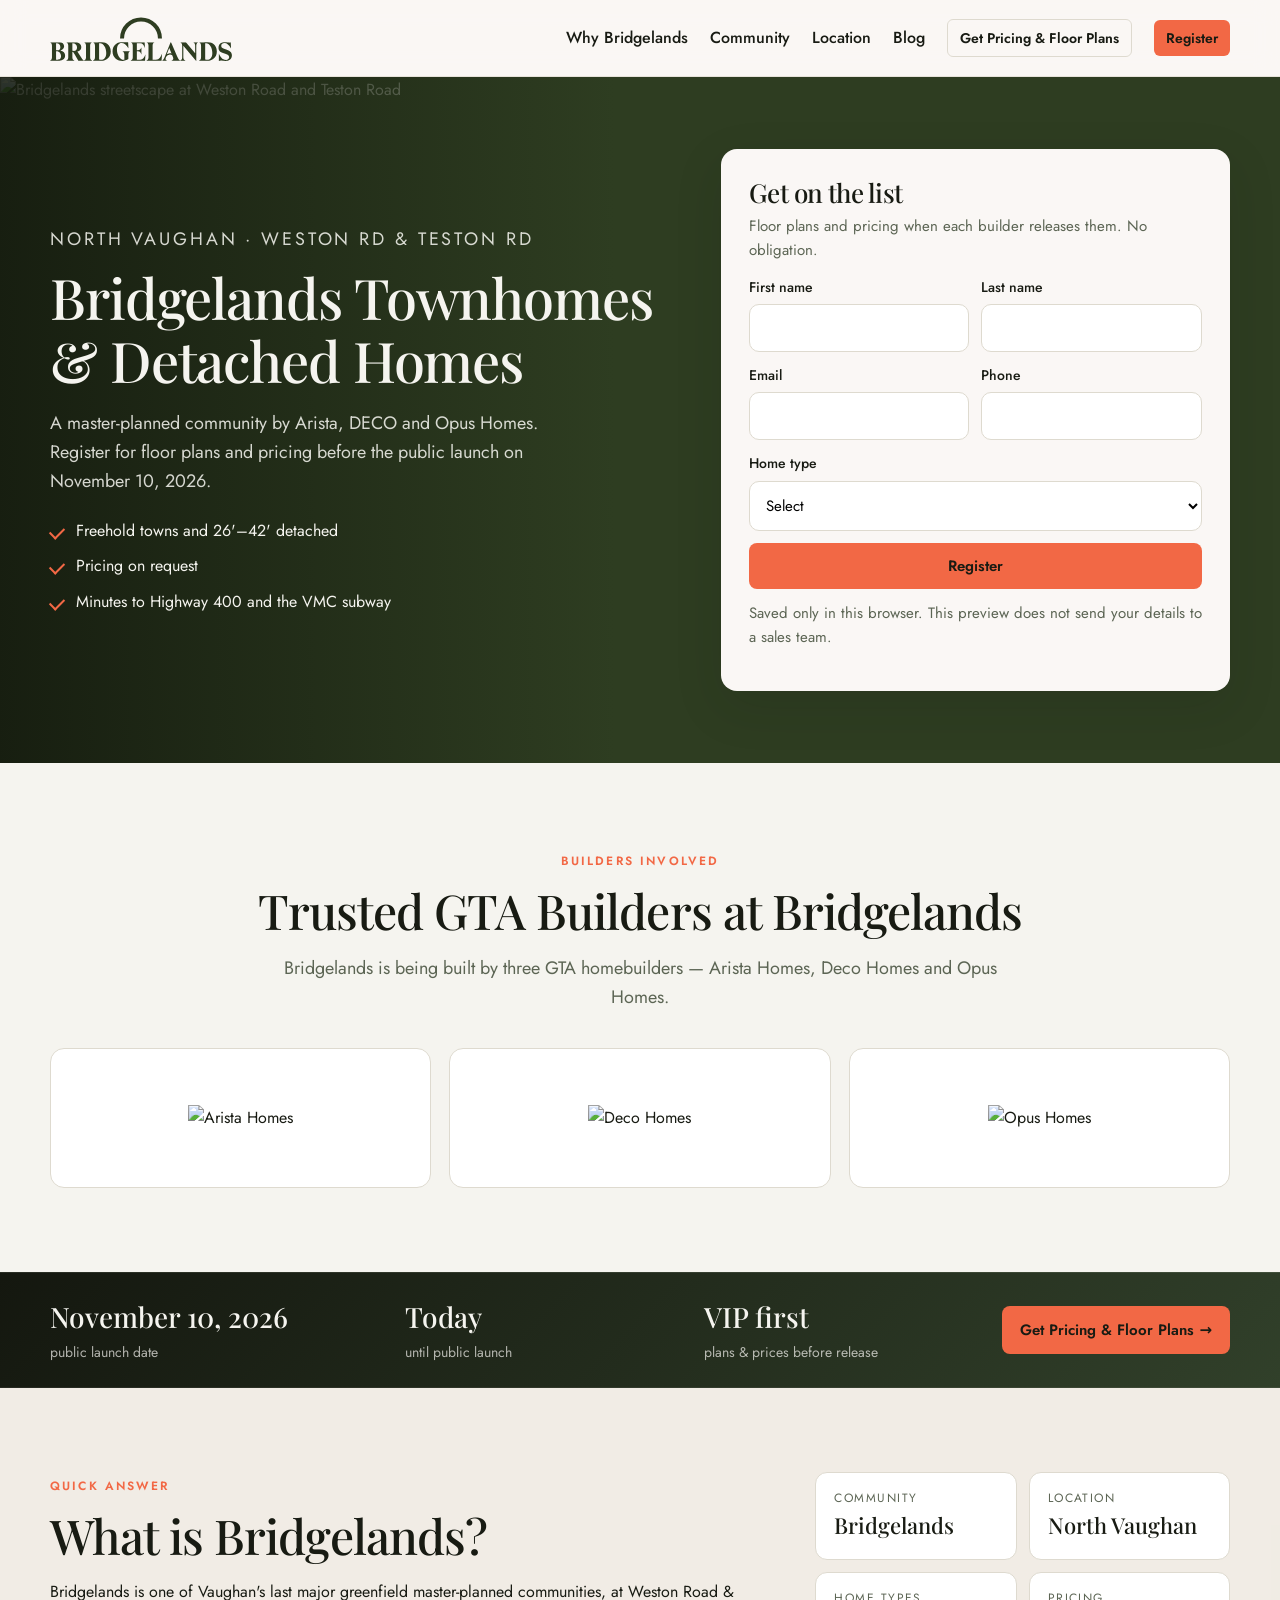
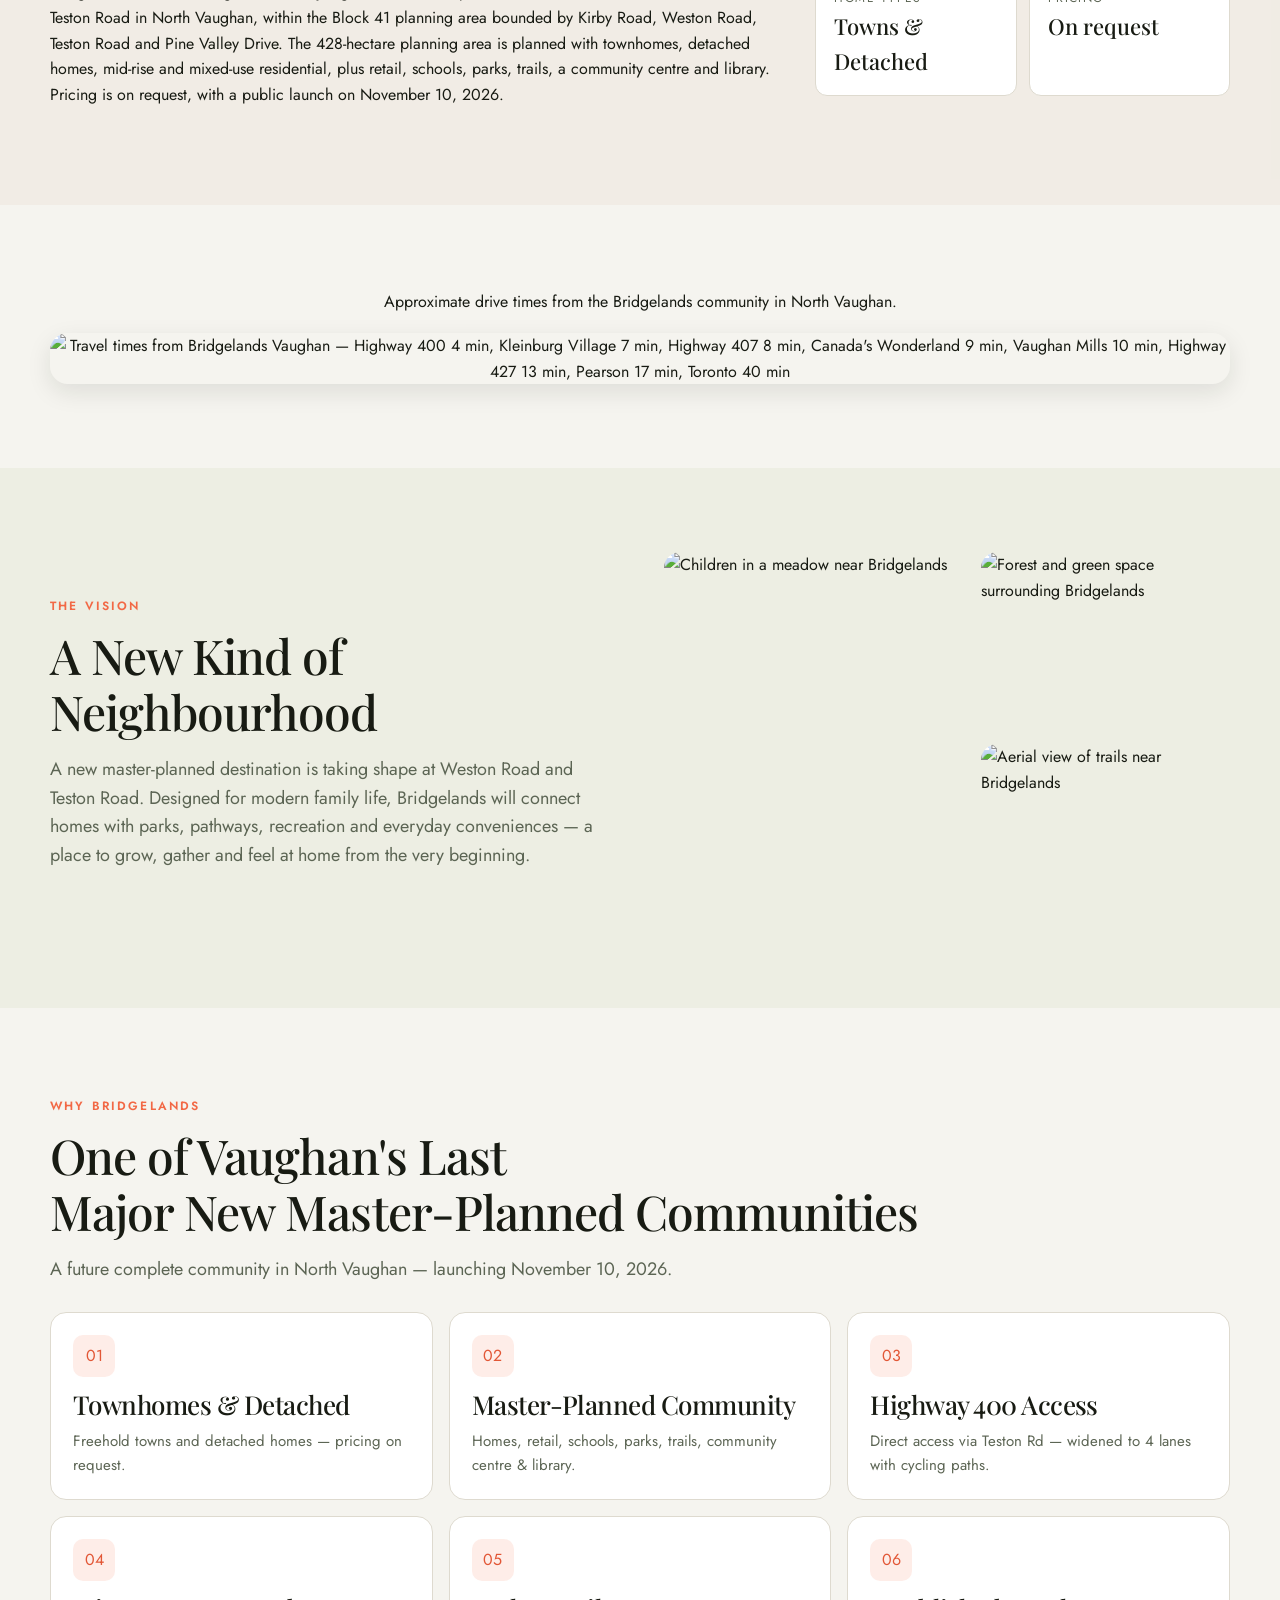
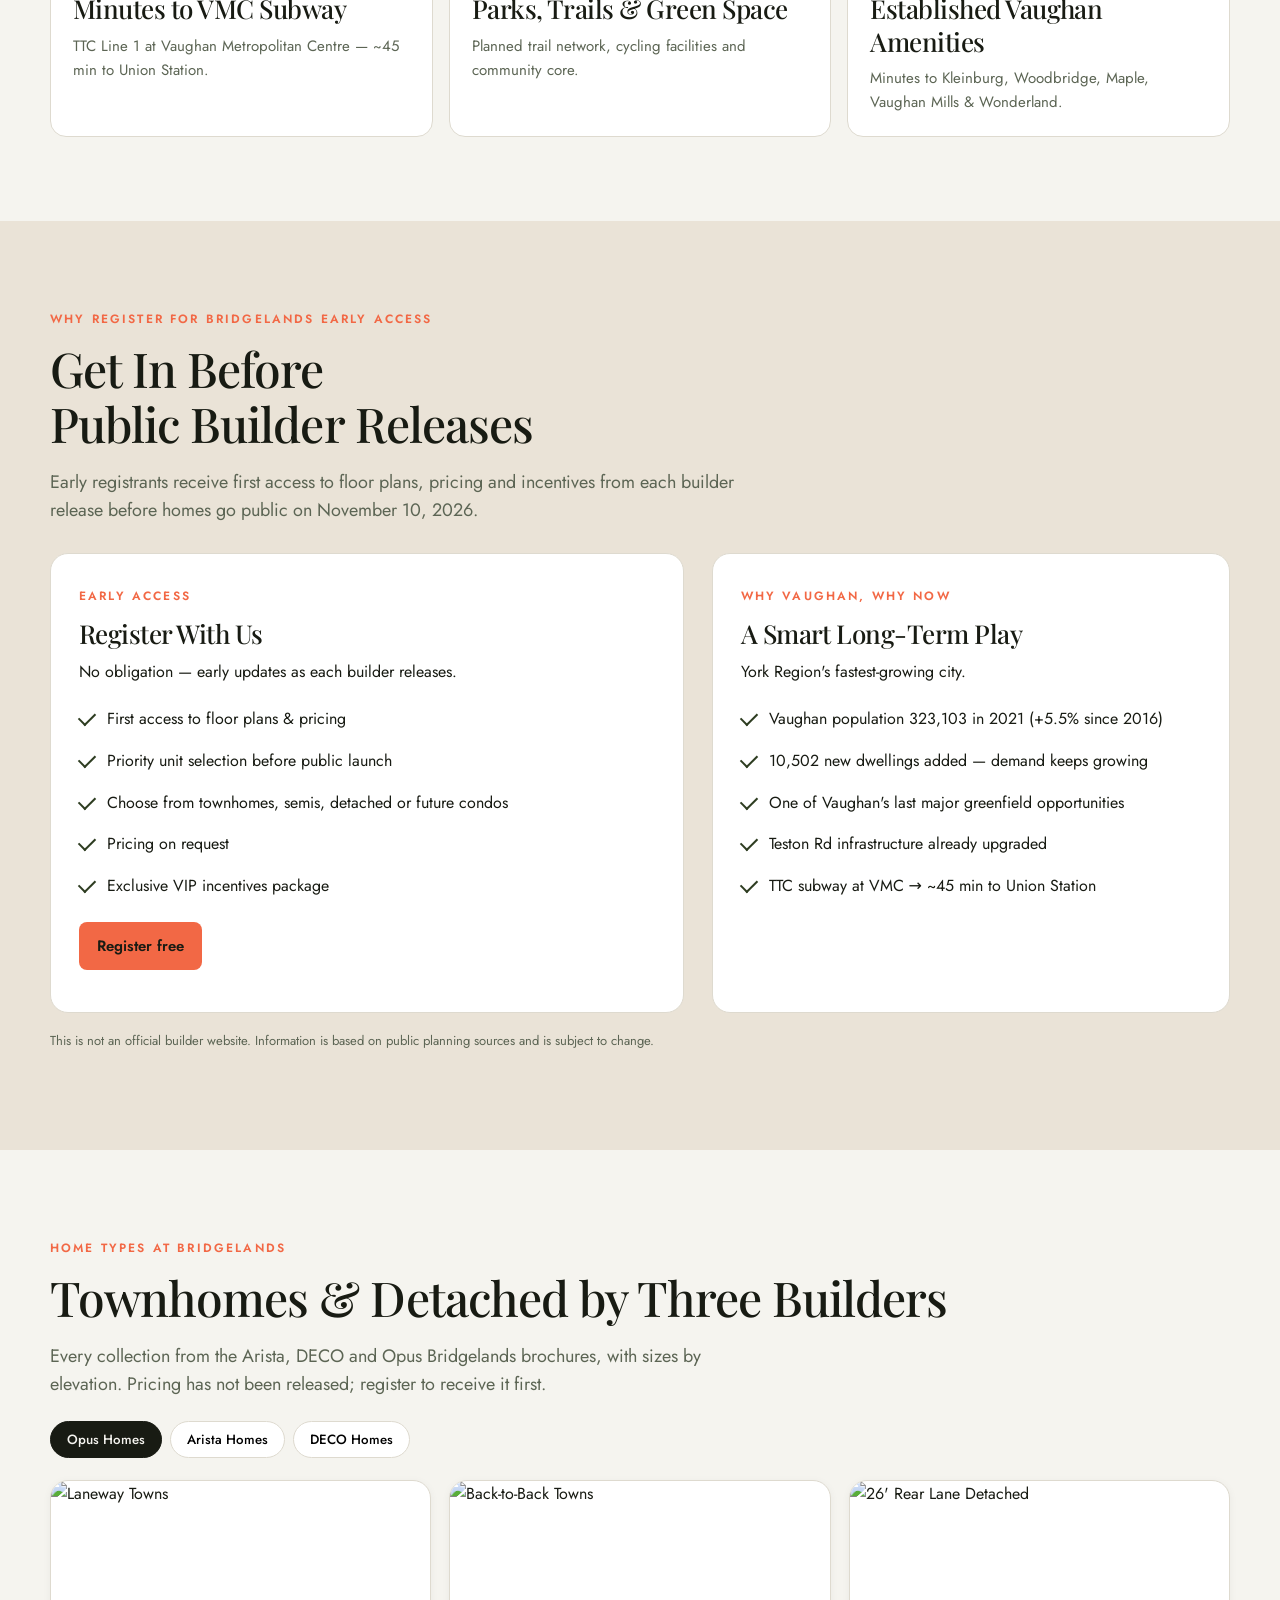
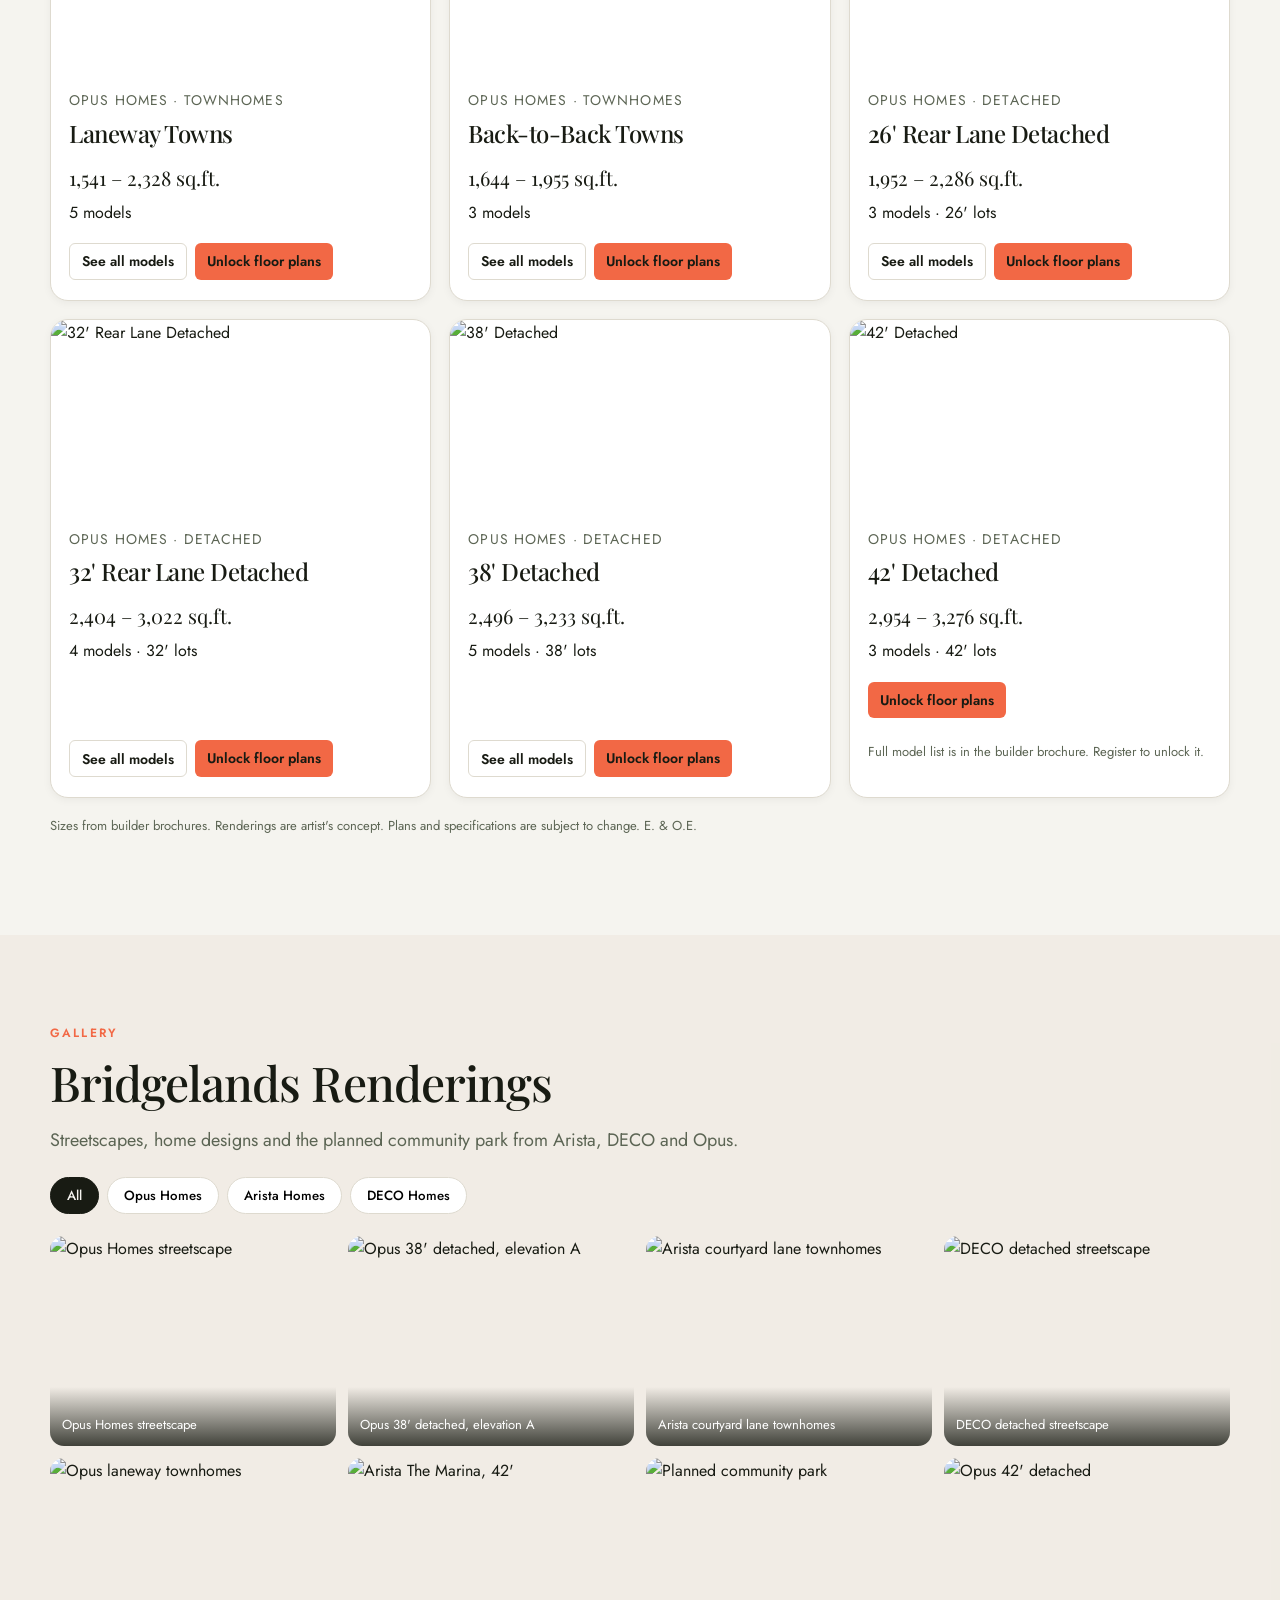
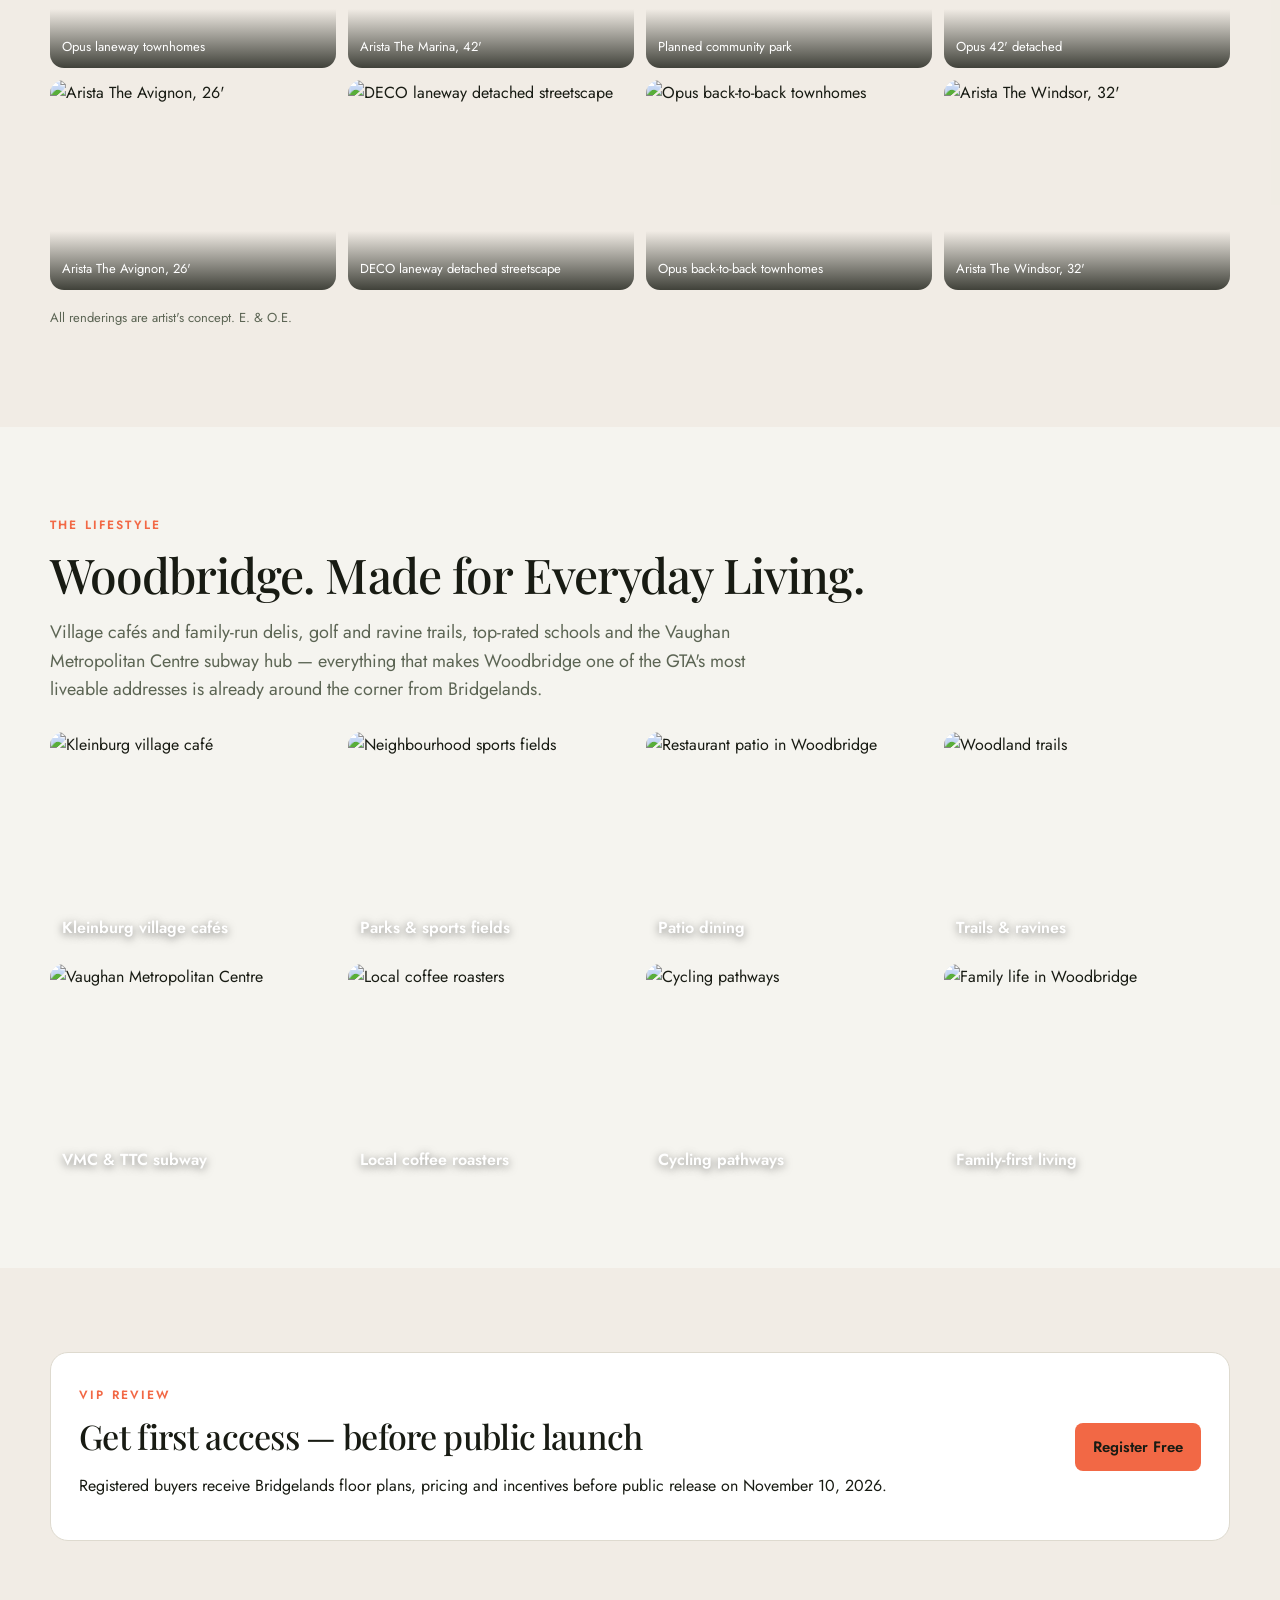
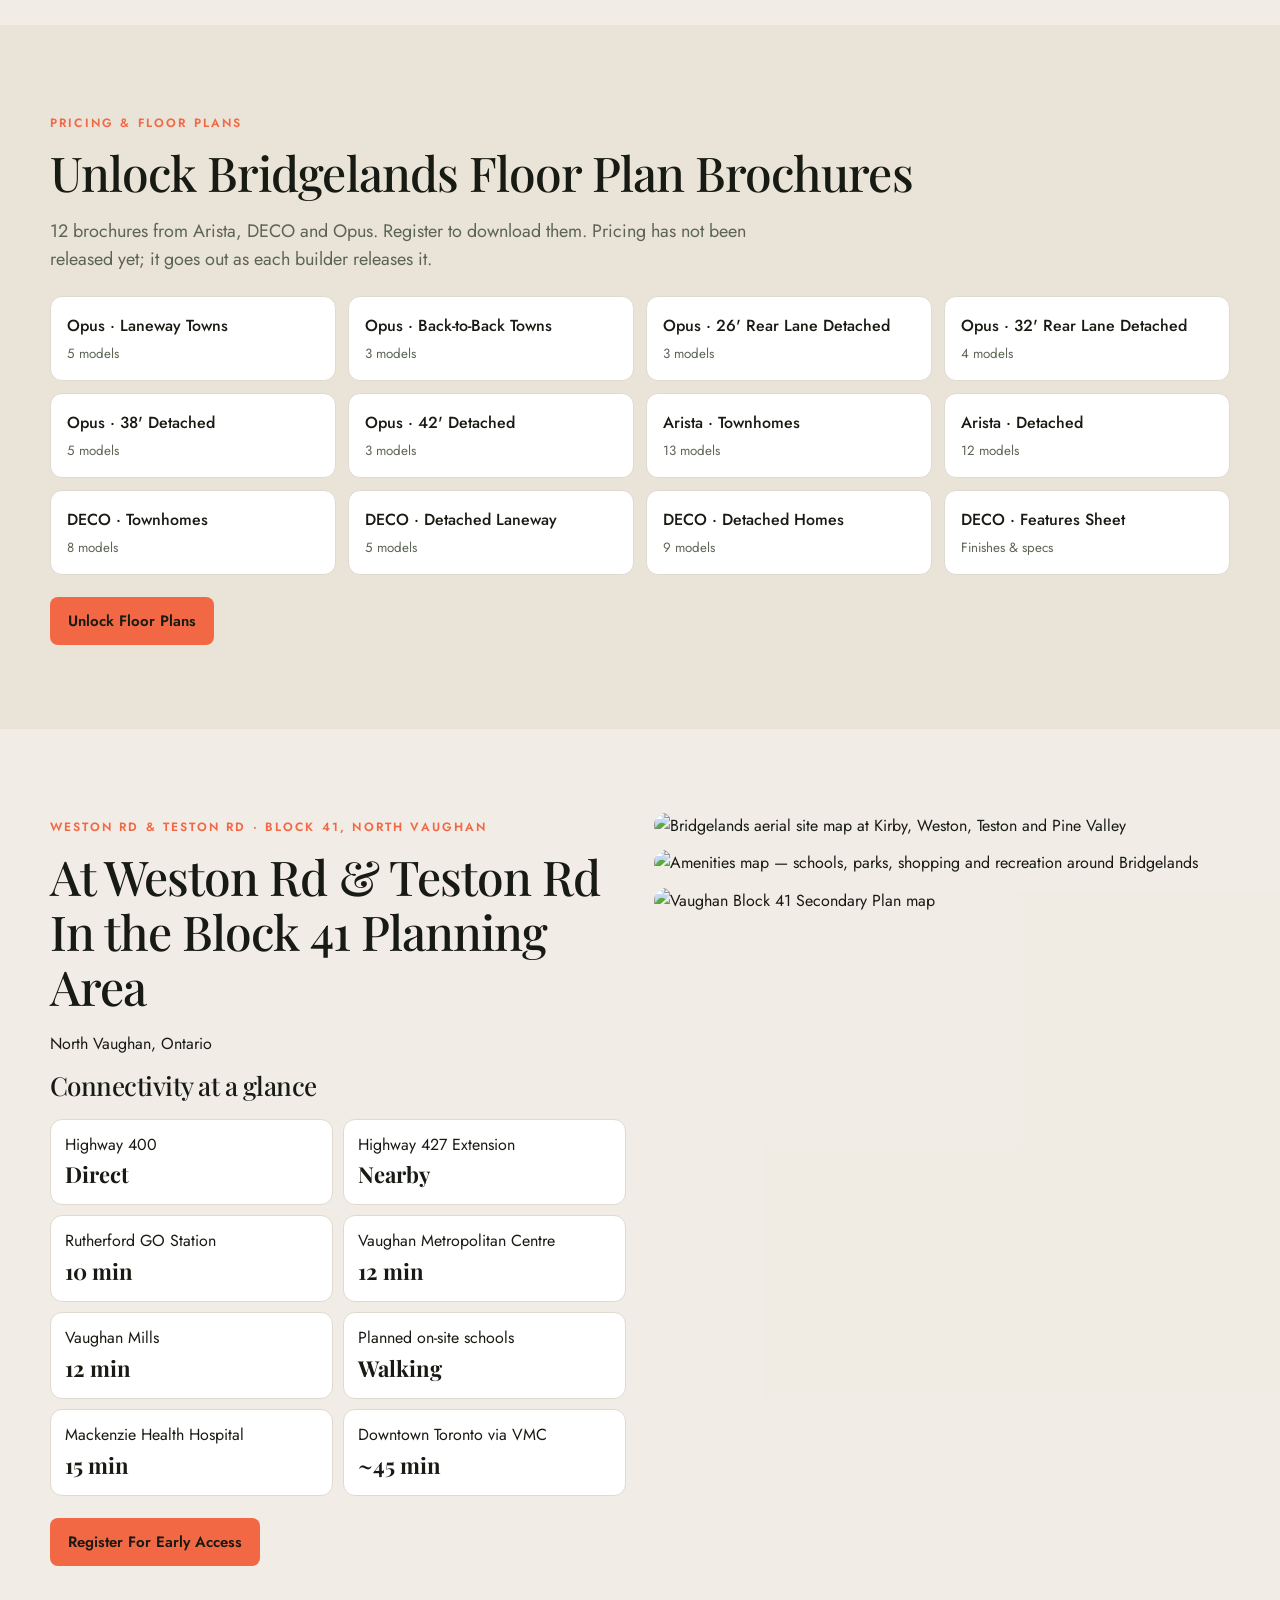
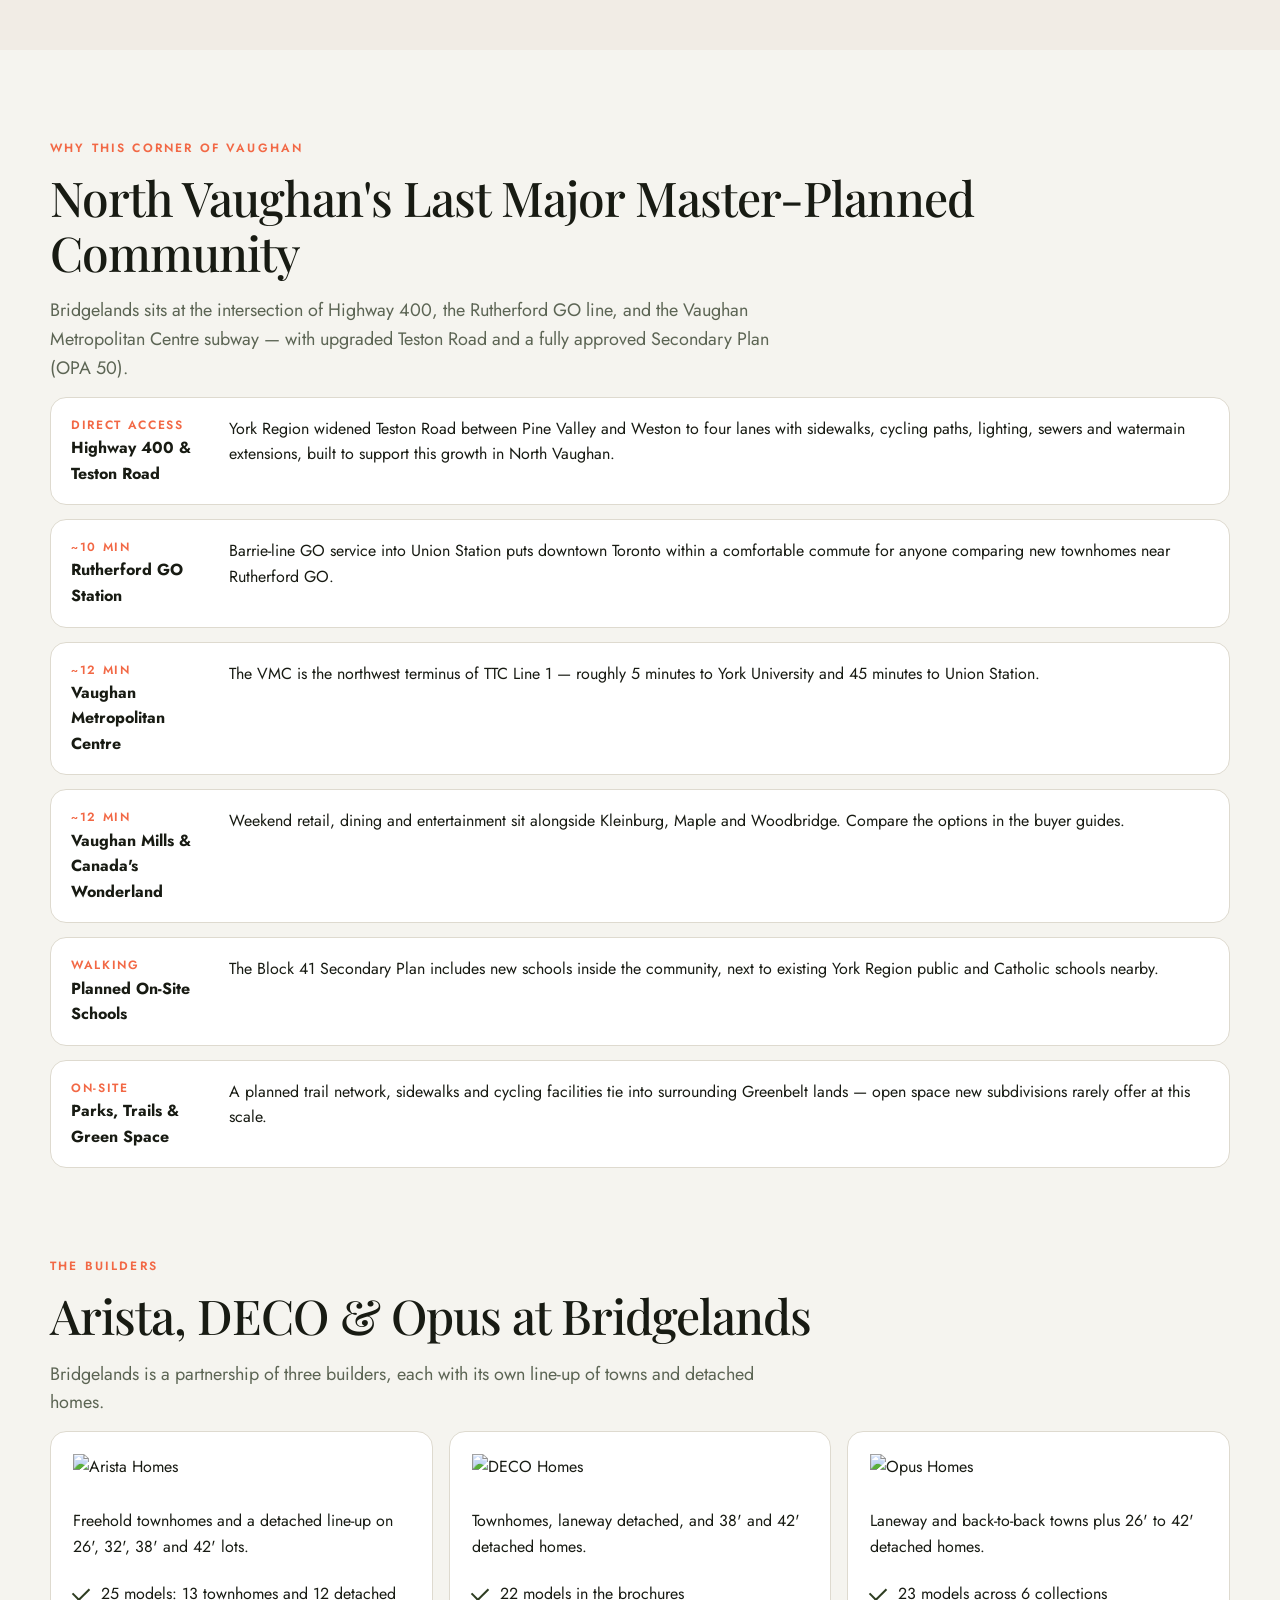
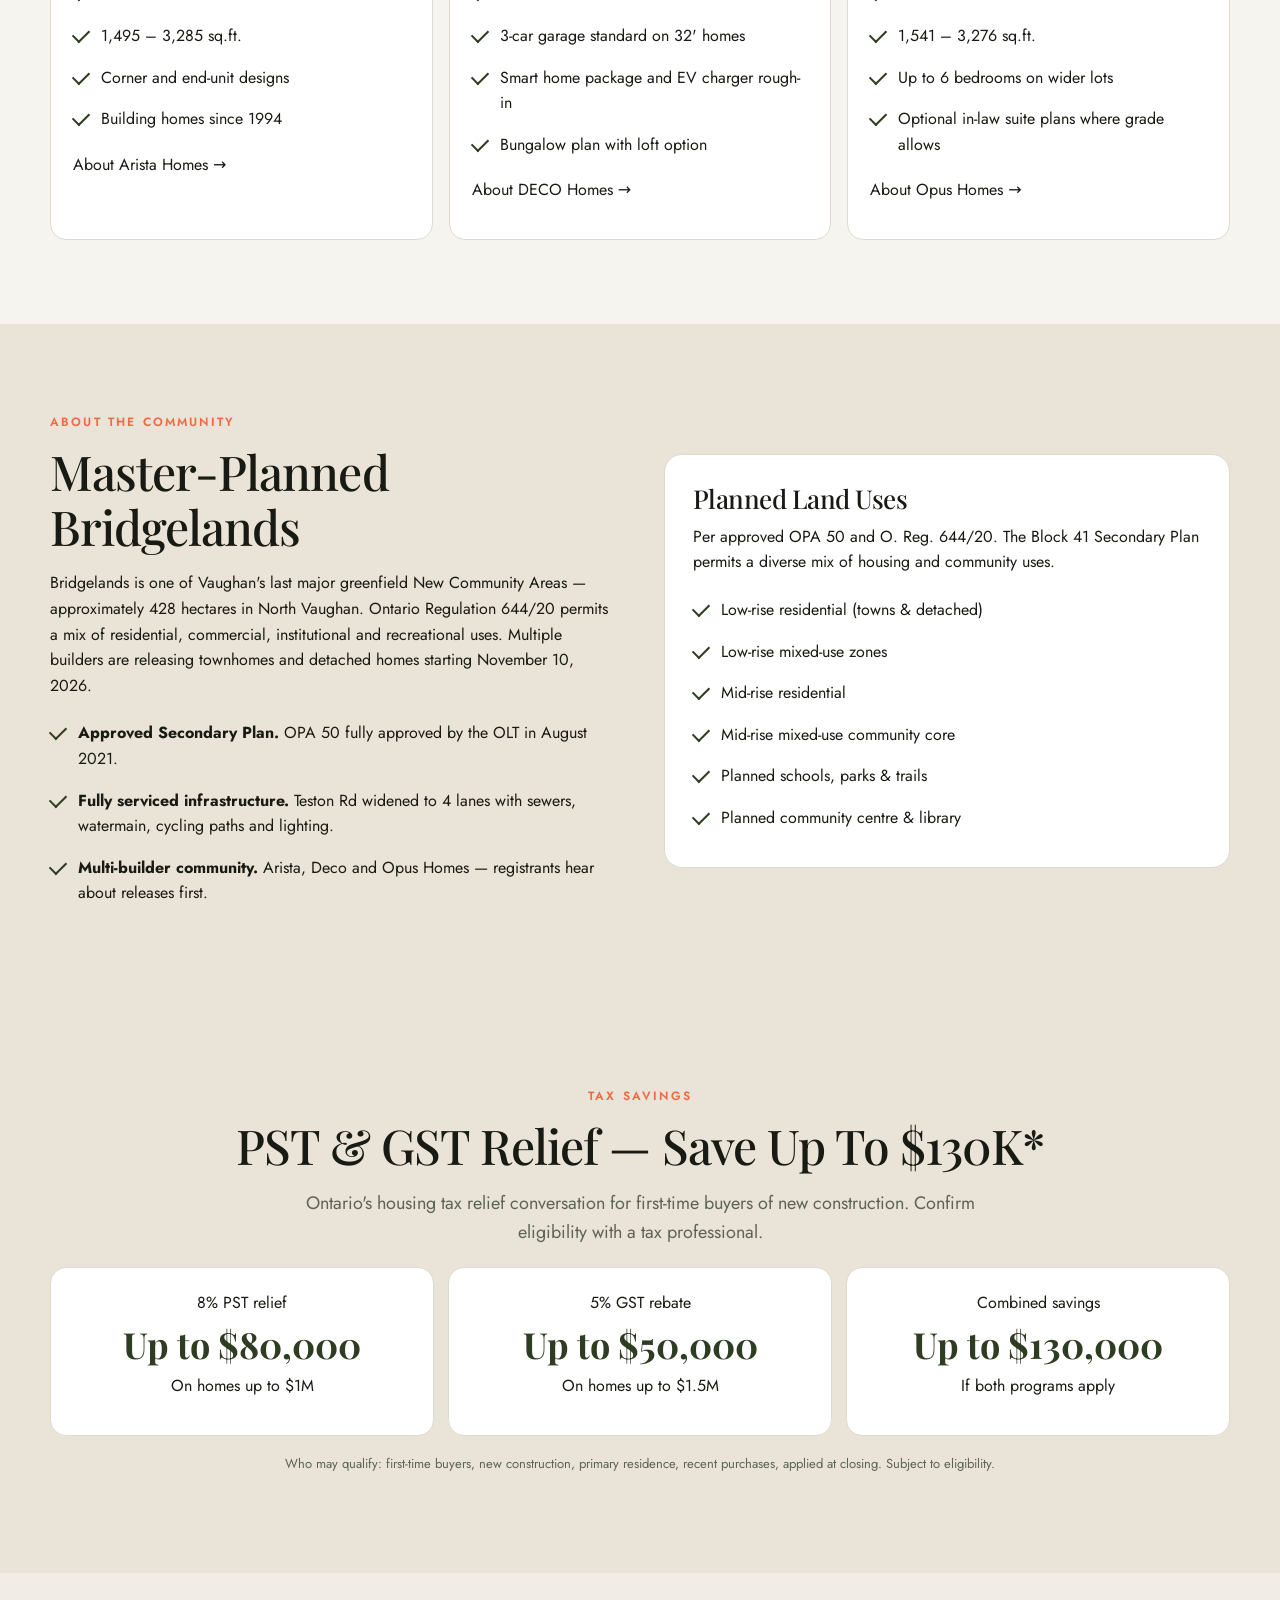
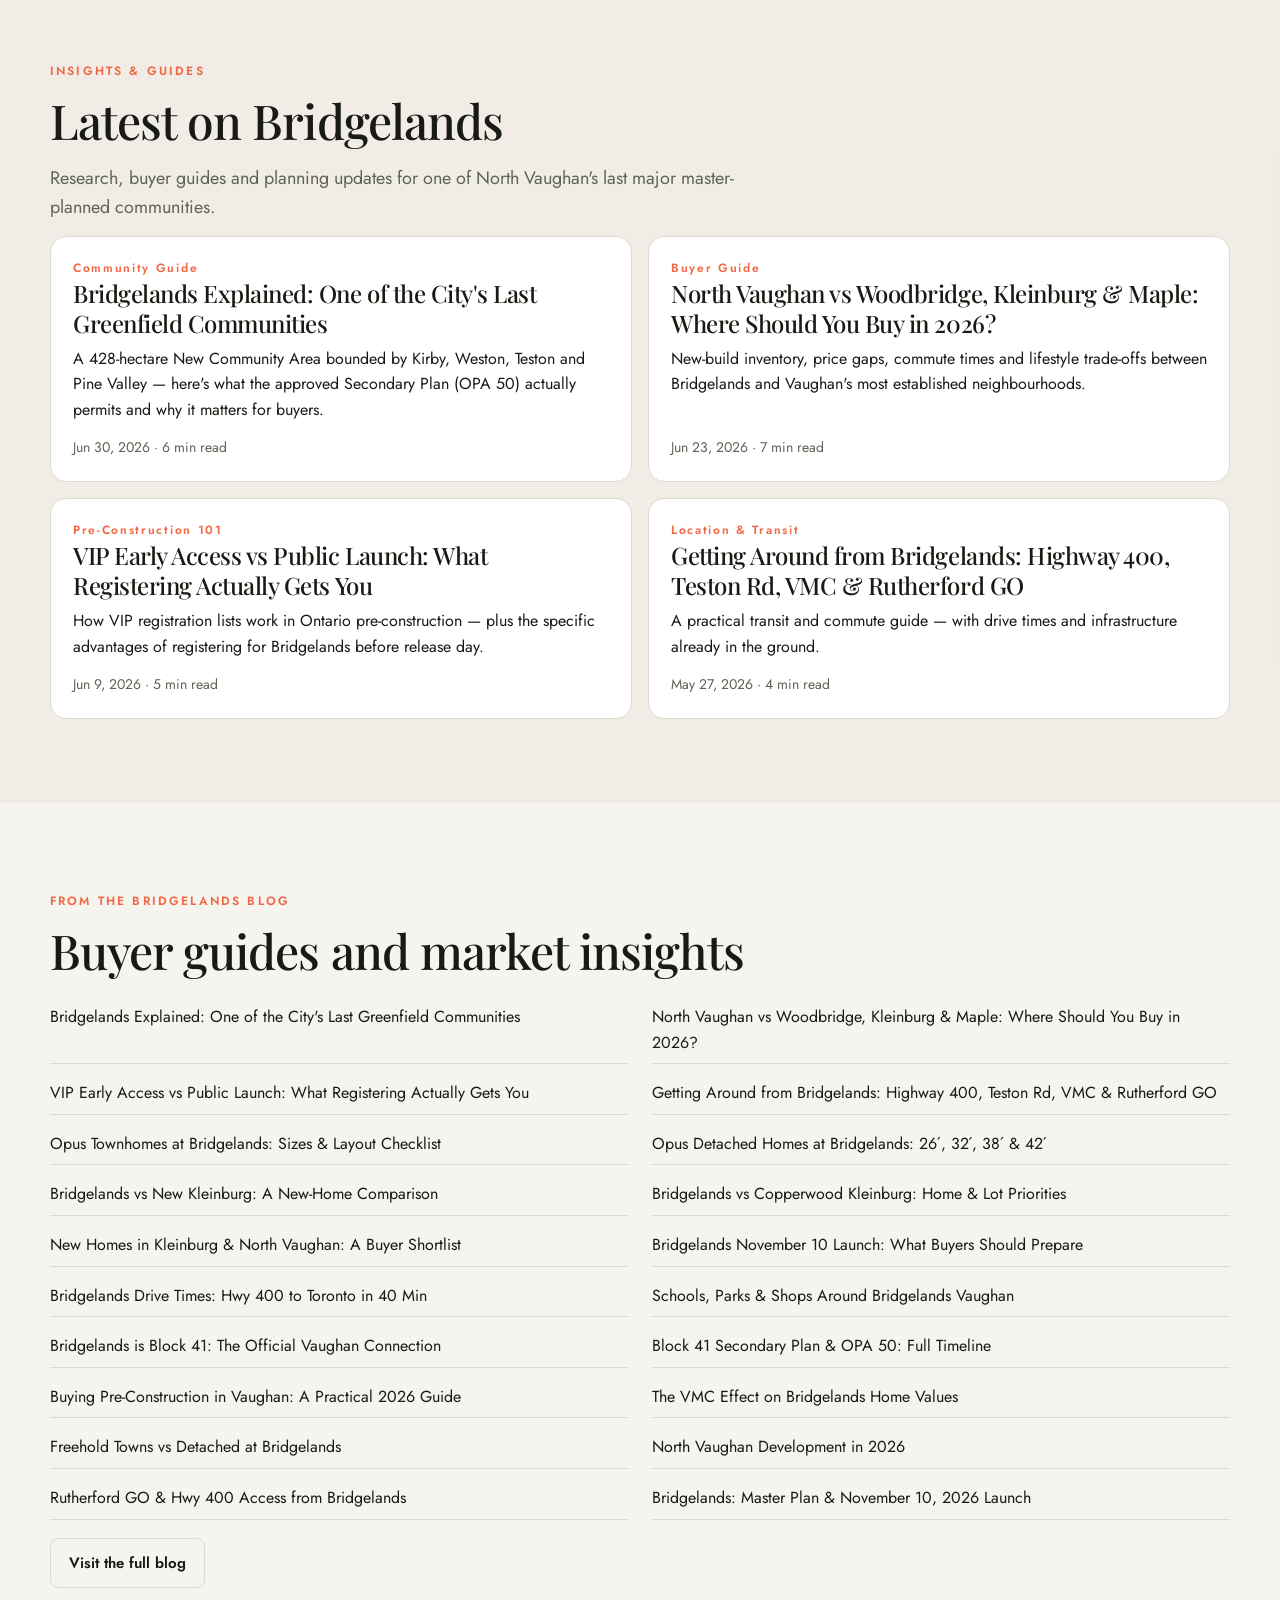
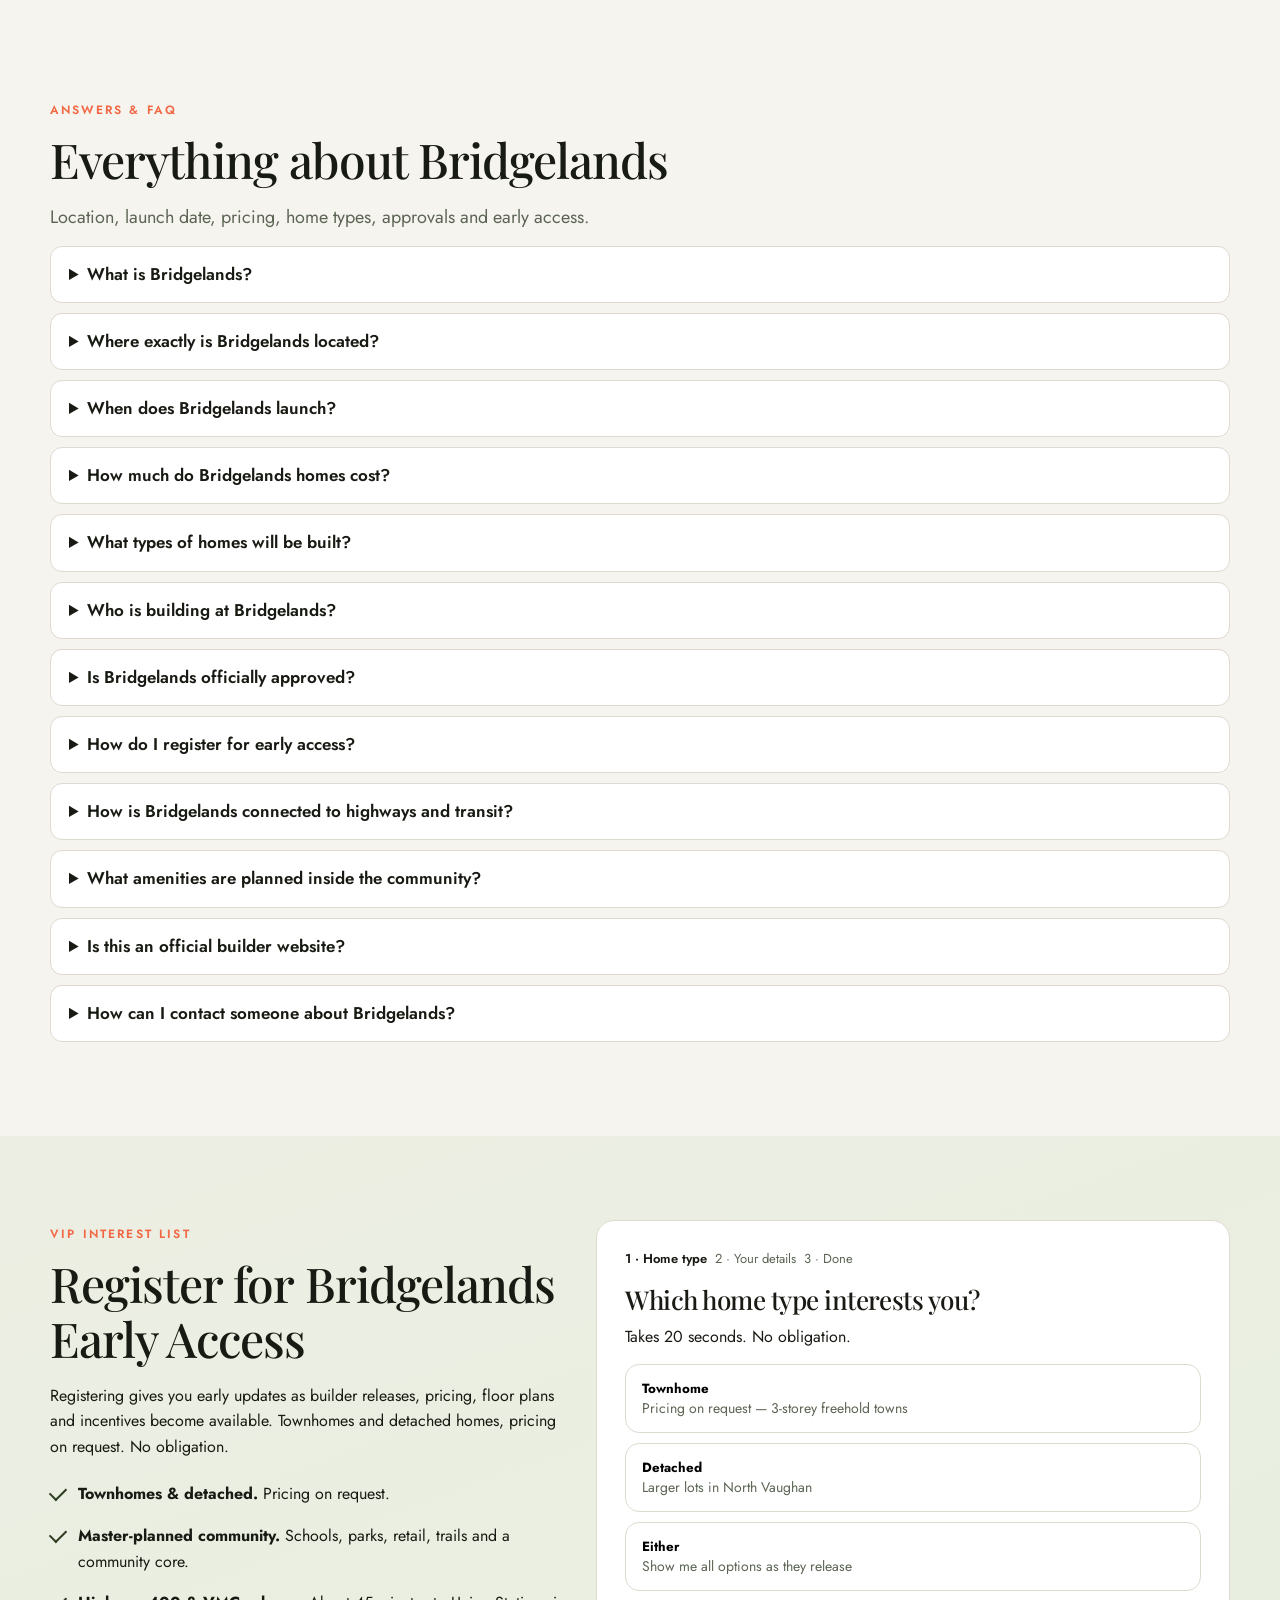
==== commit 4cc86921: "Remove the Condo Circle name and contact details, and use the Bridgelands arch as the favicon. Co-au" ====
--- a/index.html
+++ b/index.html
@@ -140,7 +140,7 @@
           </ul>
         </article>
       </div>
-      <p class="note">This is not an official builder website. Bridgelands early access registration is offered through Condo Circle. Information is based on public planning sources and is subject to change.</p>
+      <p class="note">This is not an official builder website. Information is based on public planning sources and is subject to change.</p>
     </div>
   </section>
 
@@ -235,7 +235,6 @@
         </div>
         <div class="cta-row">
           <a class="btn btn-coral" href="register.html">Register For Early Access</a>
-          <a class="btn btn-outline" href="tel:+12894000110">289-400-0110</a>
         </div>
       </div>
       <div class="map-stack">
